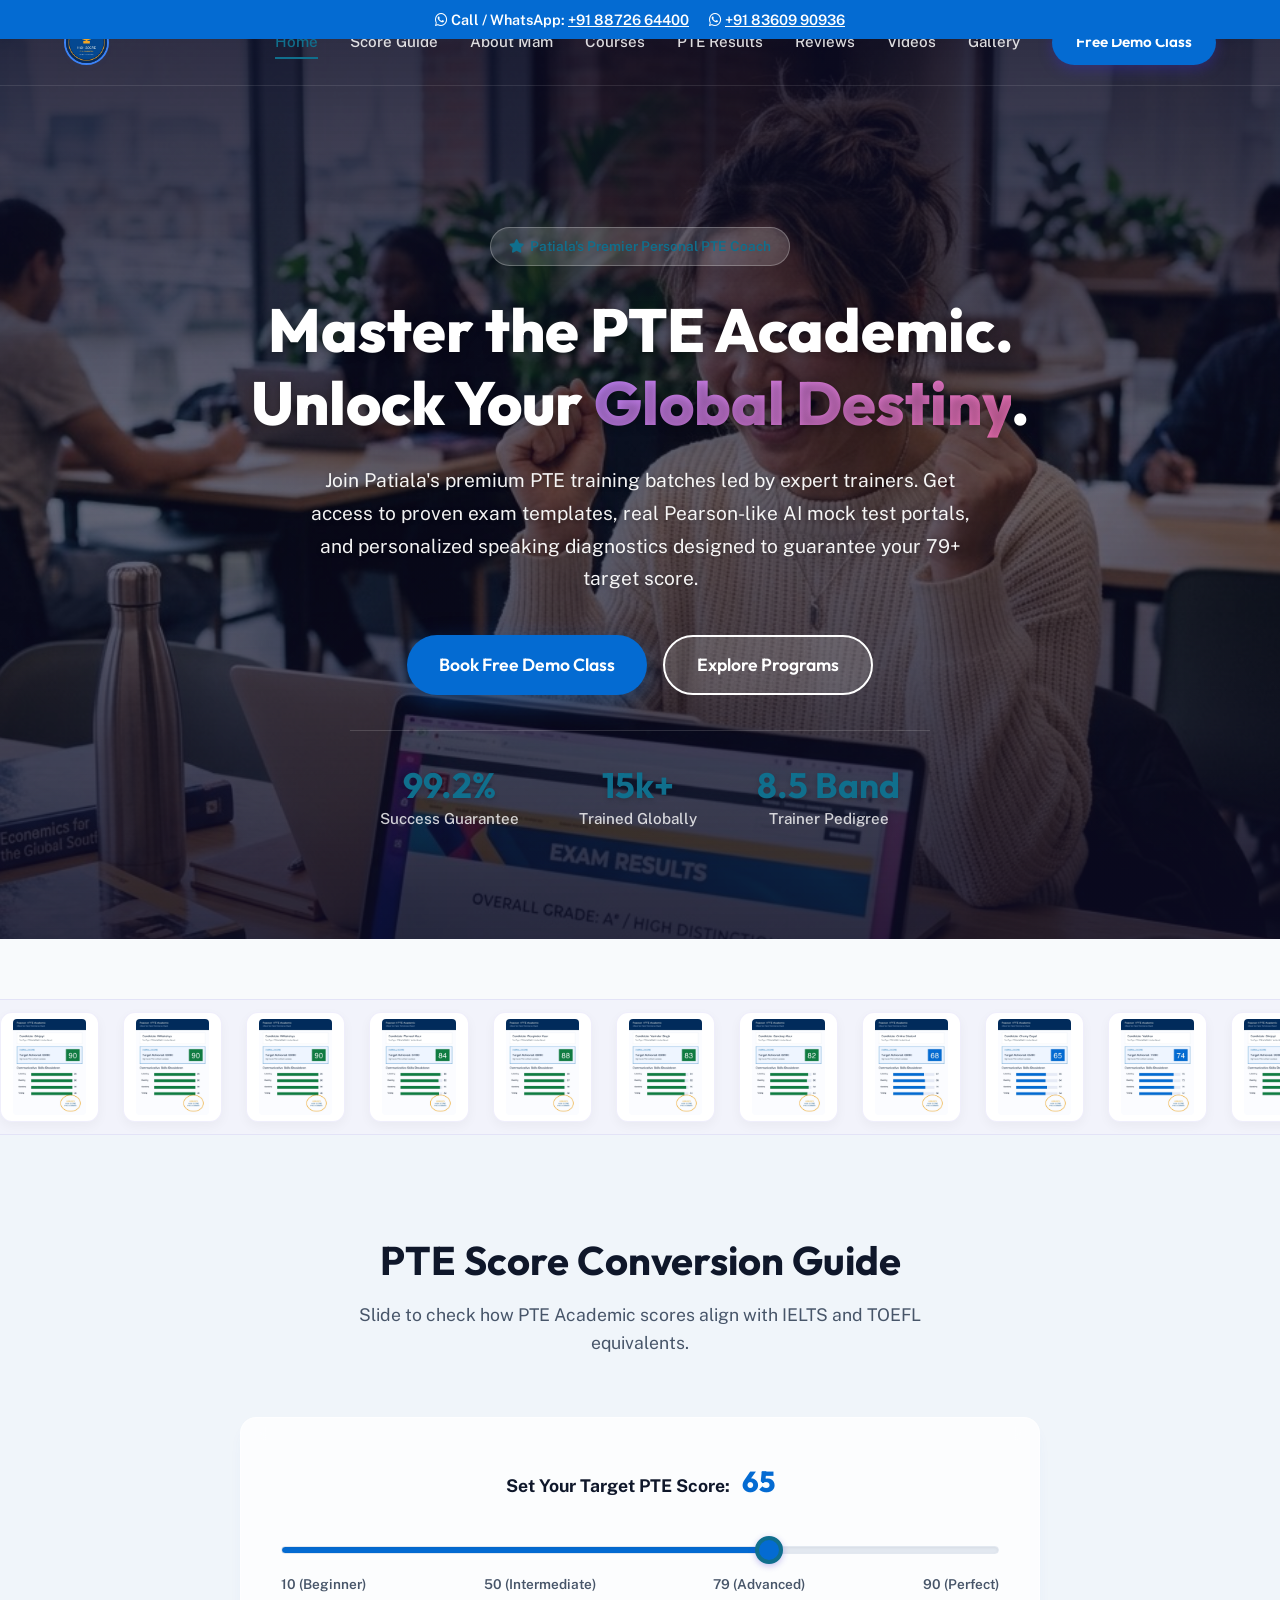
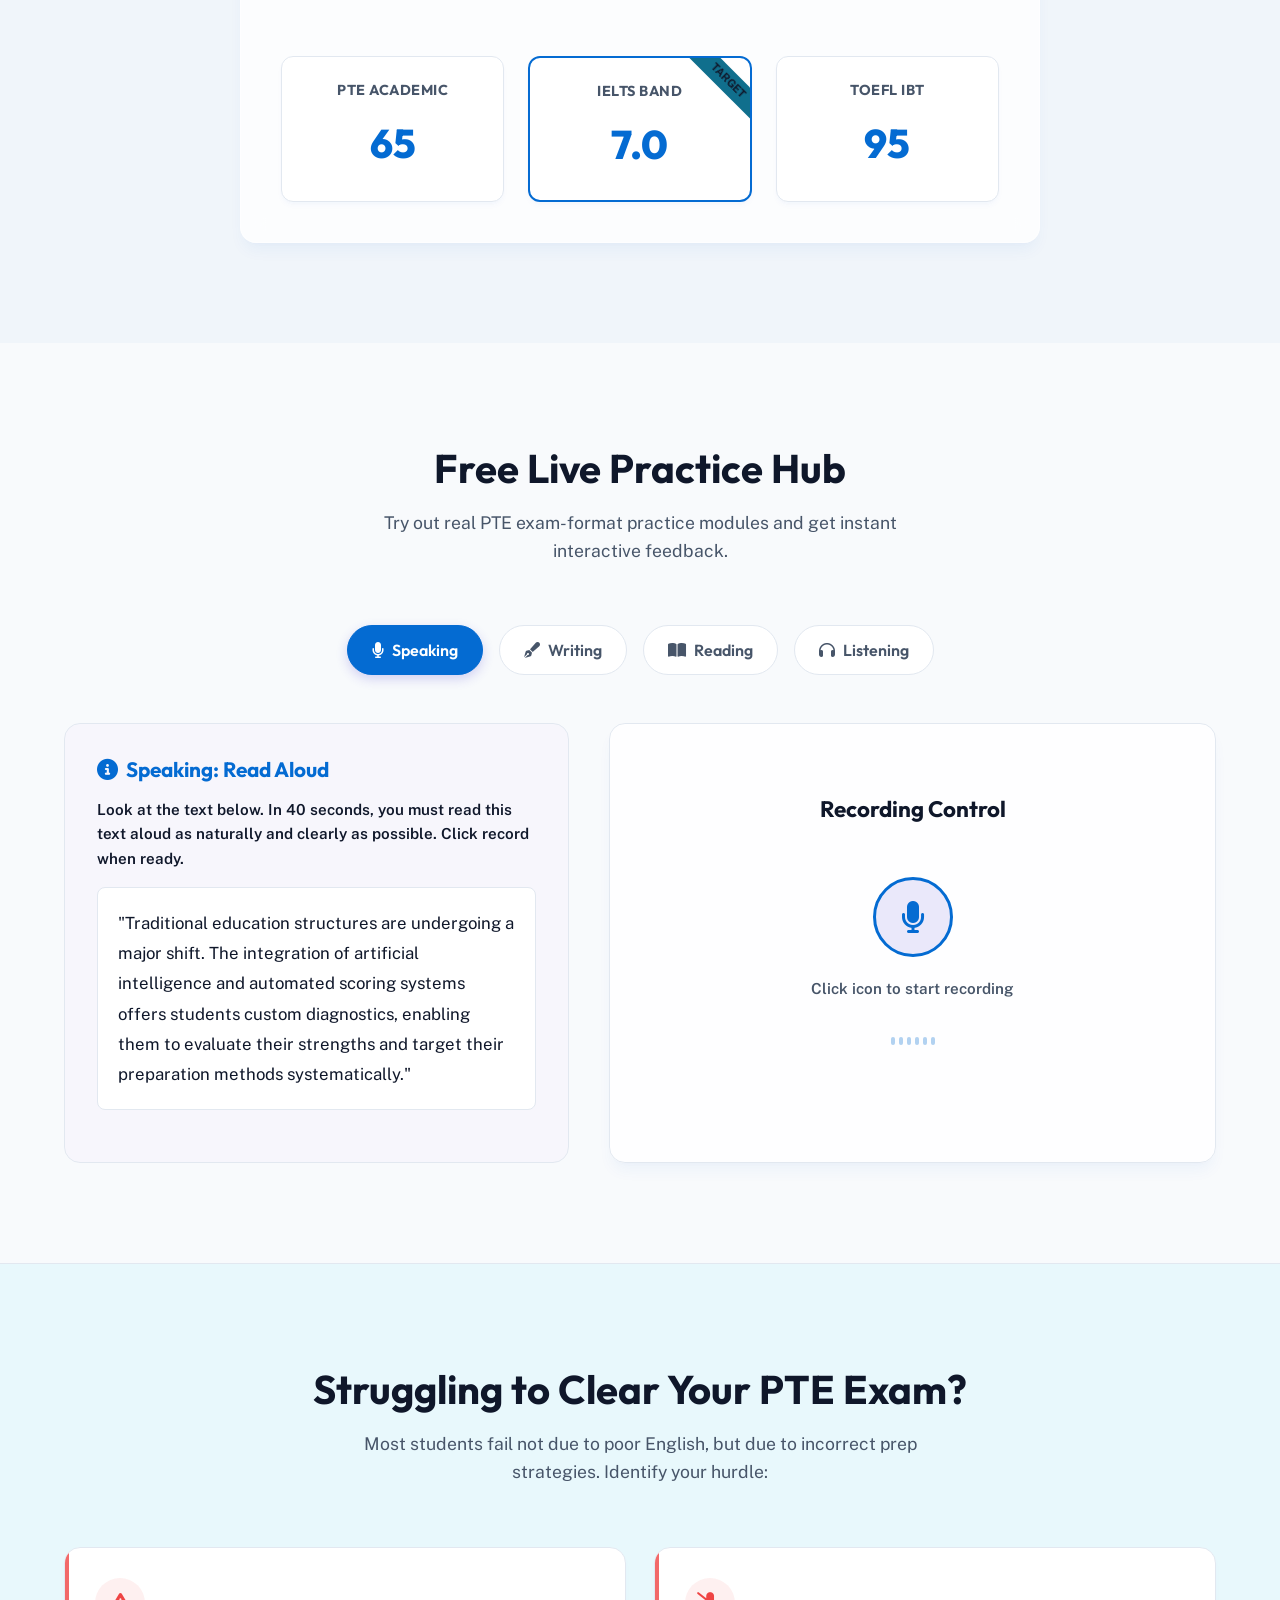
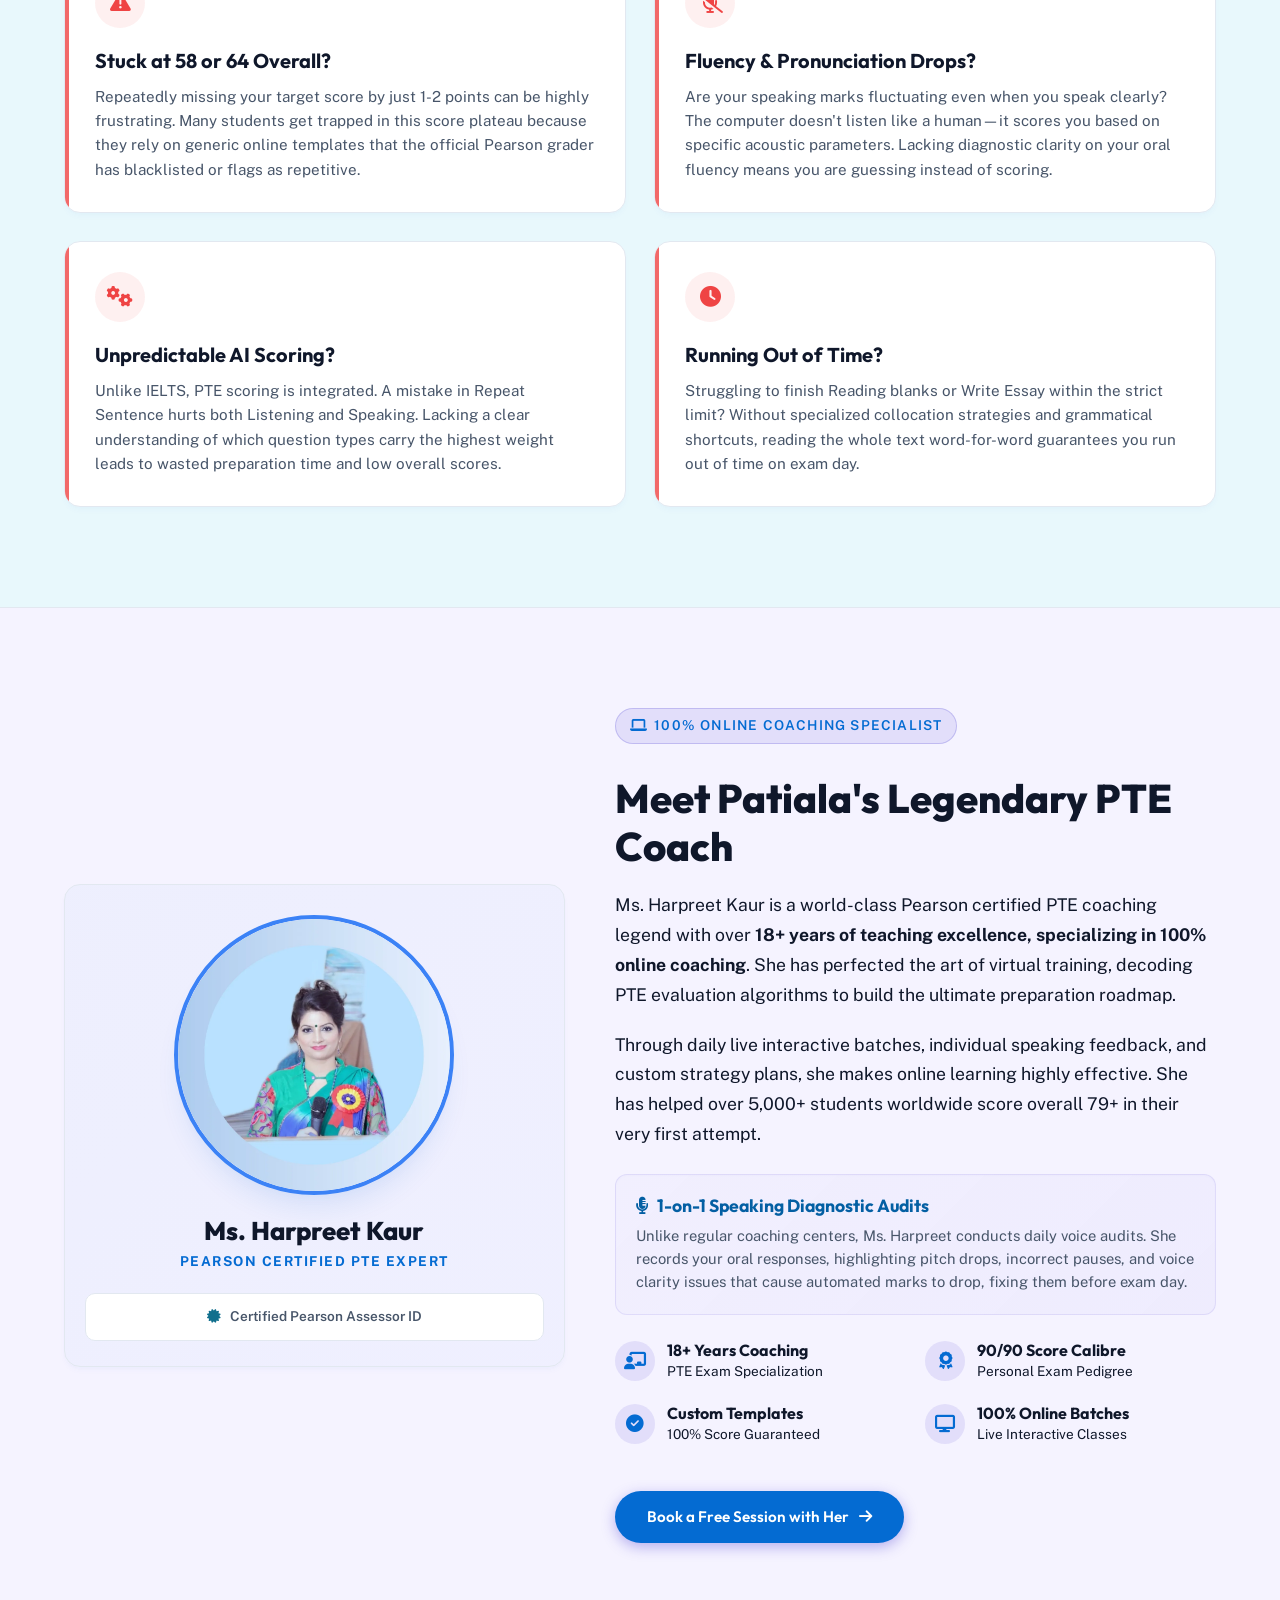
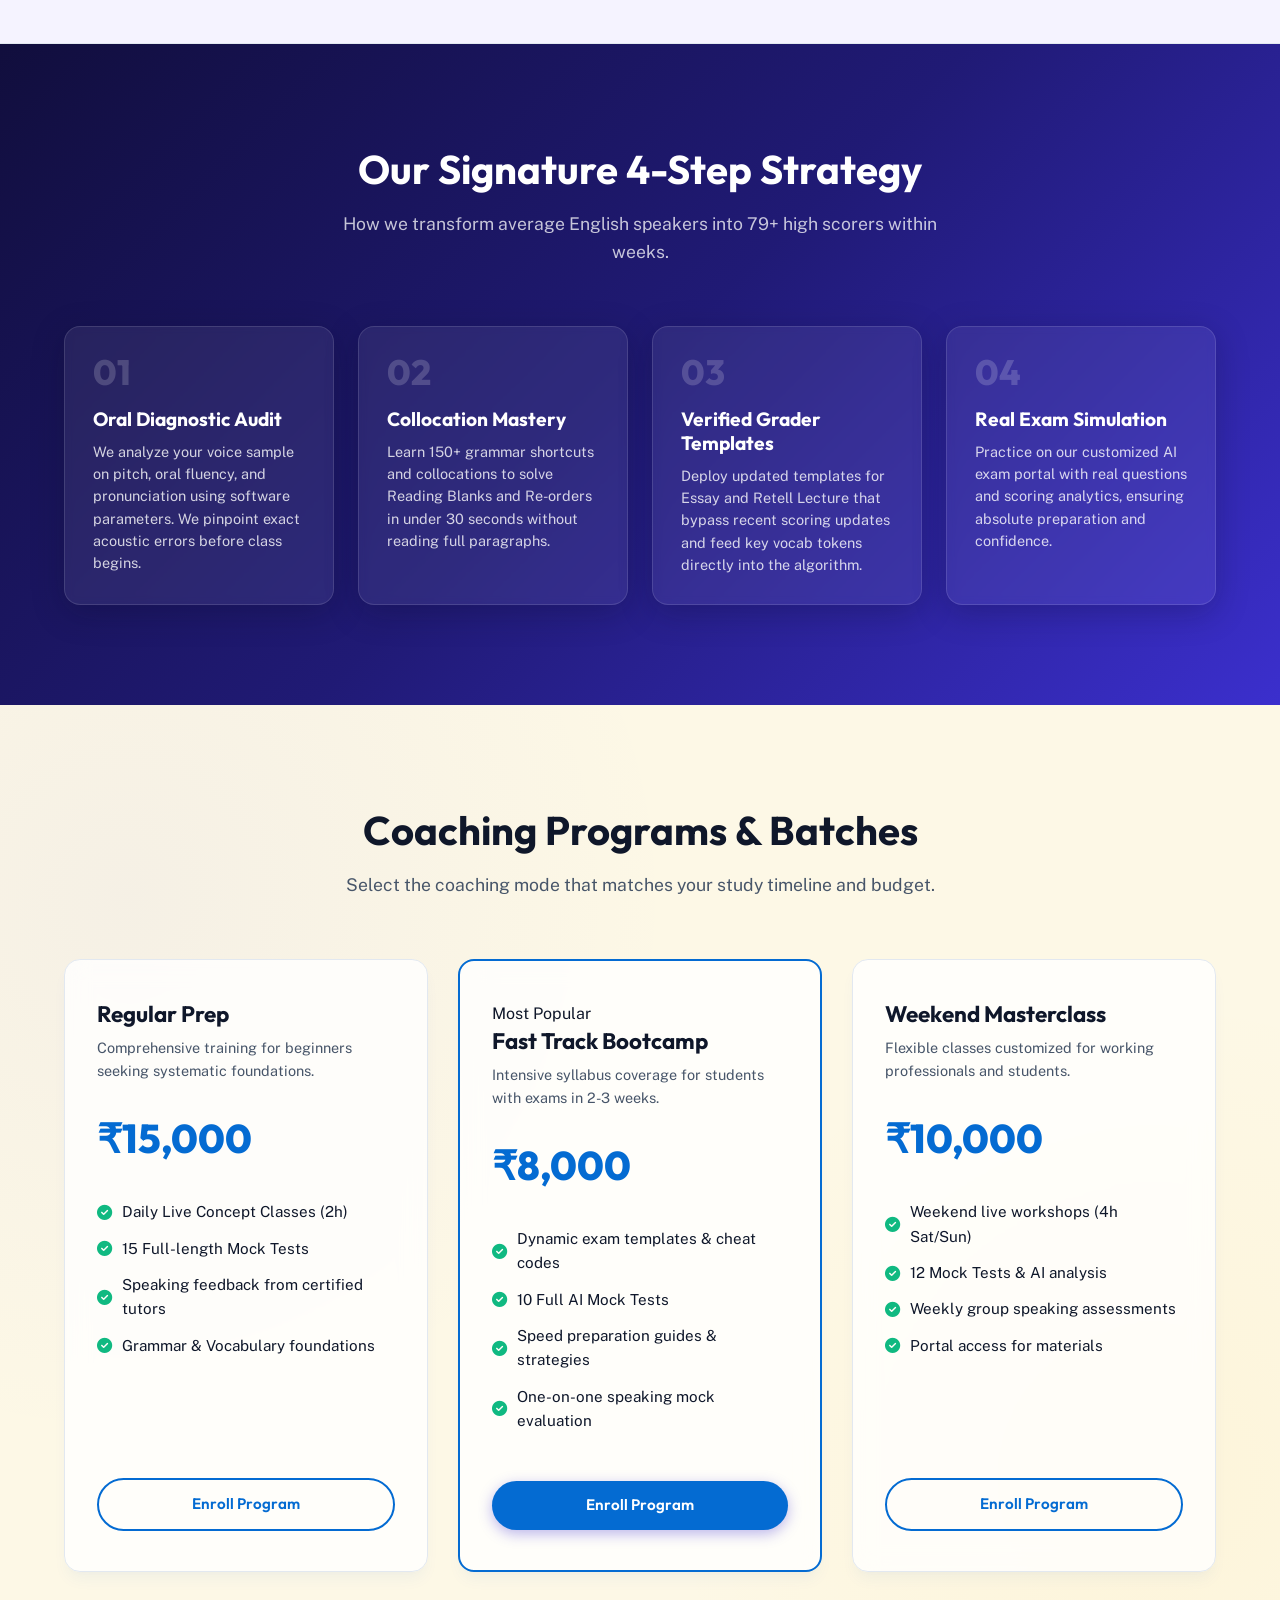
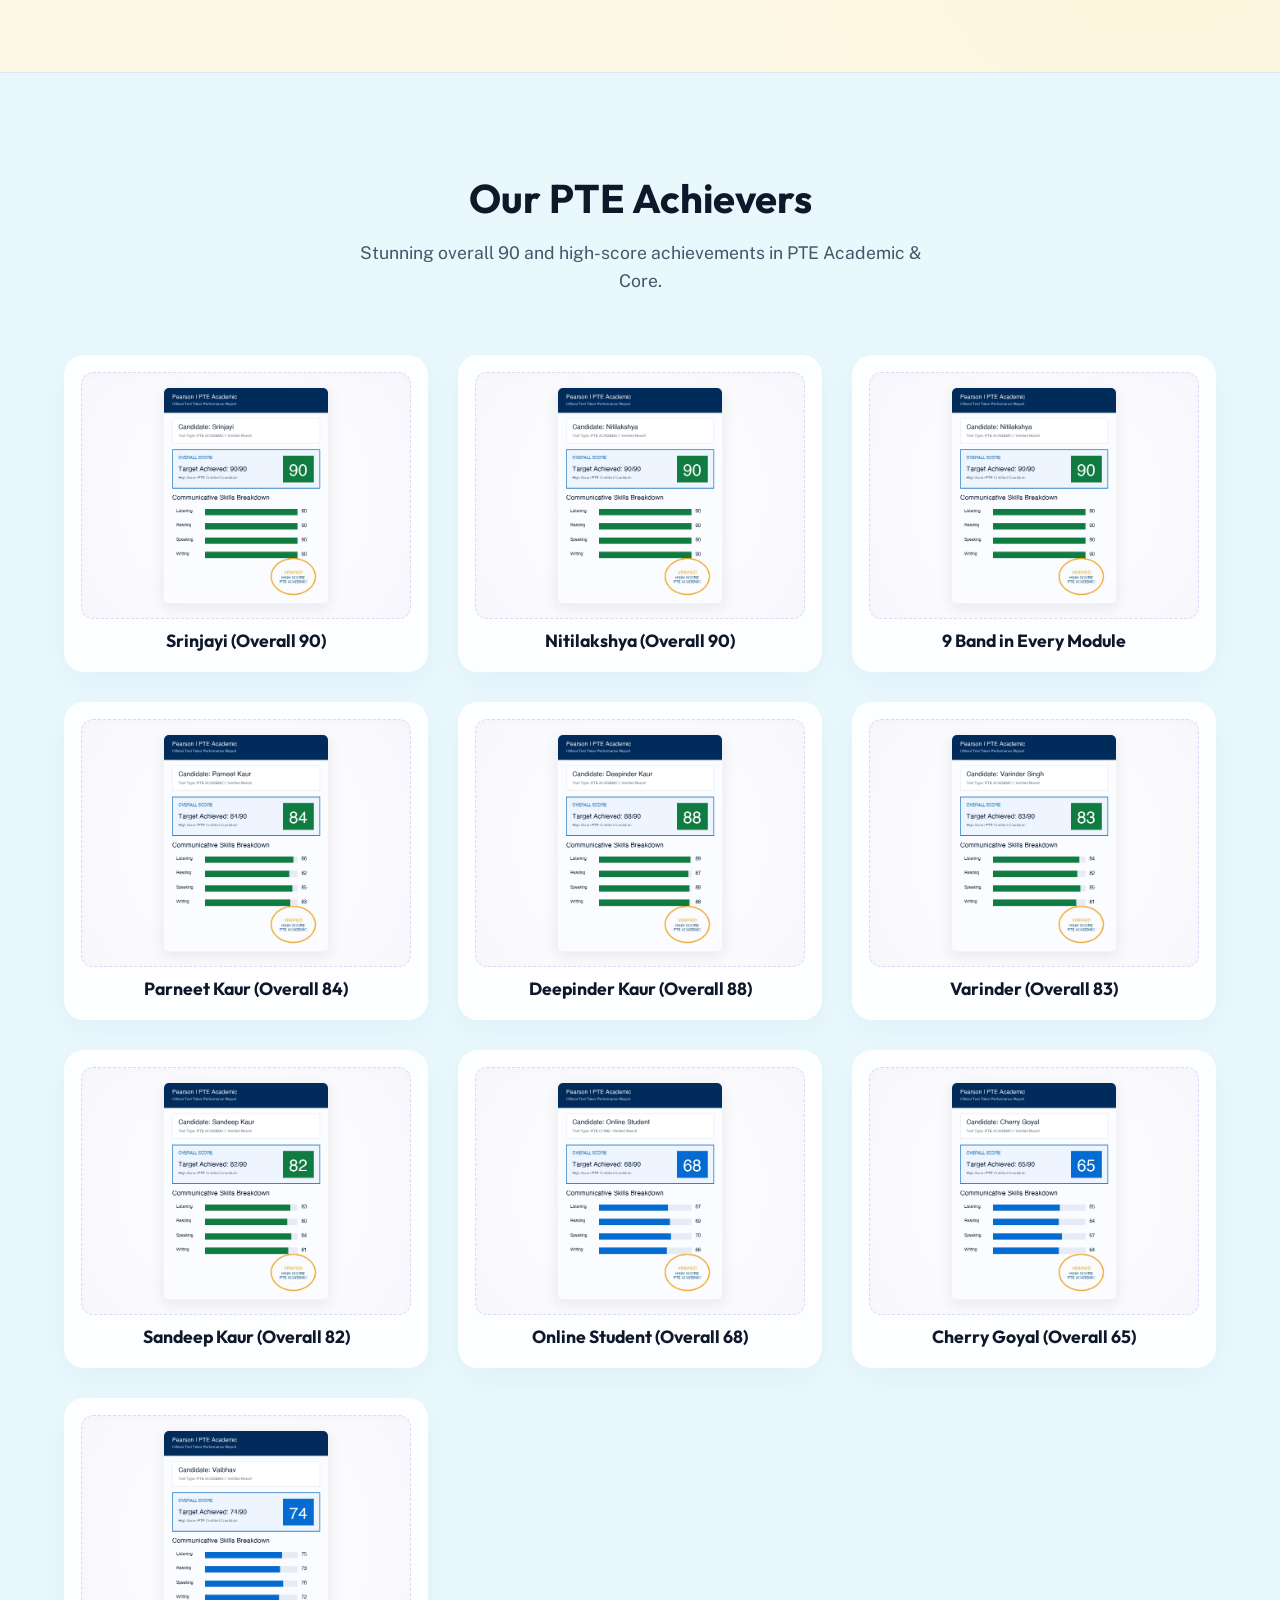
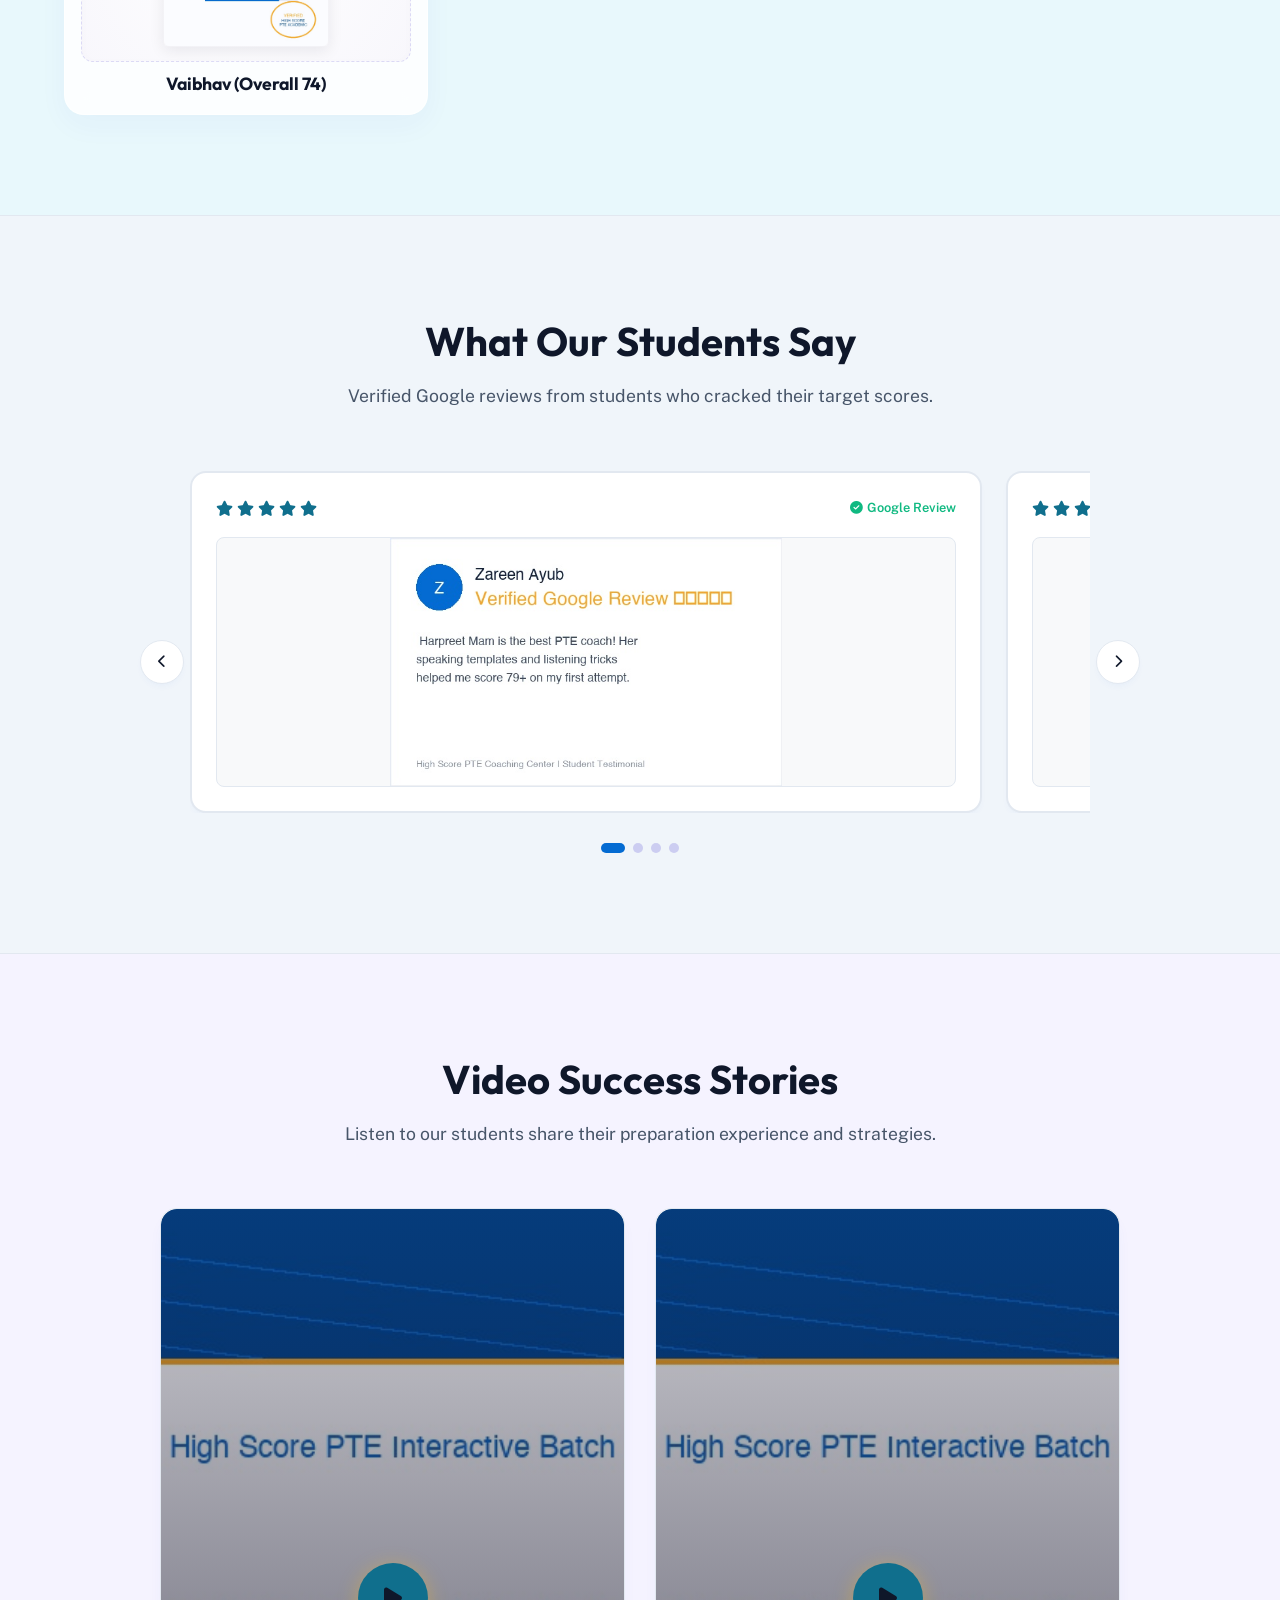
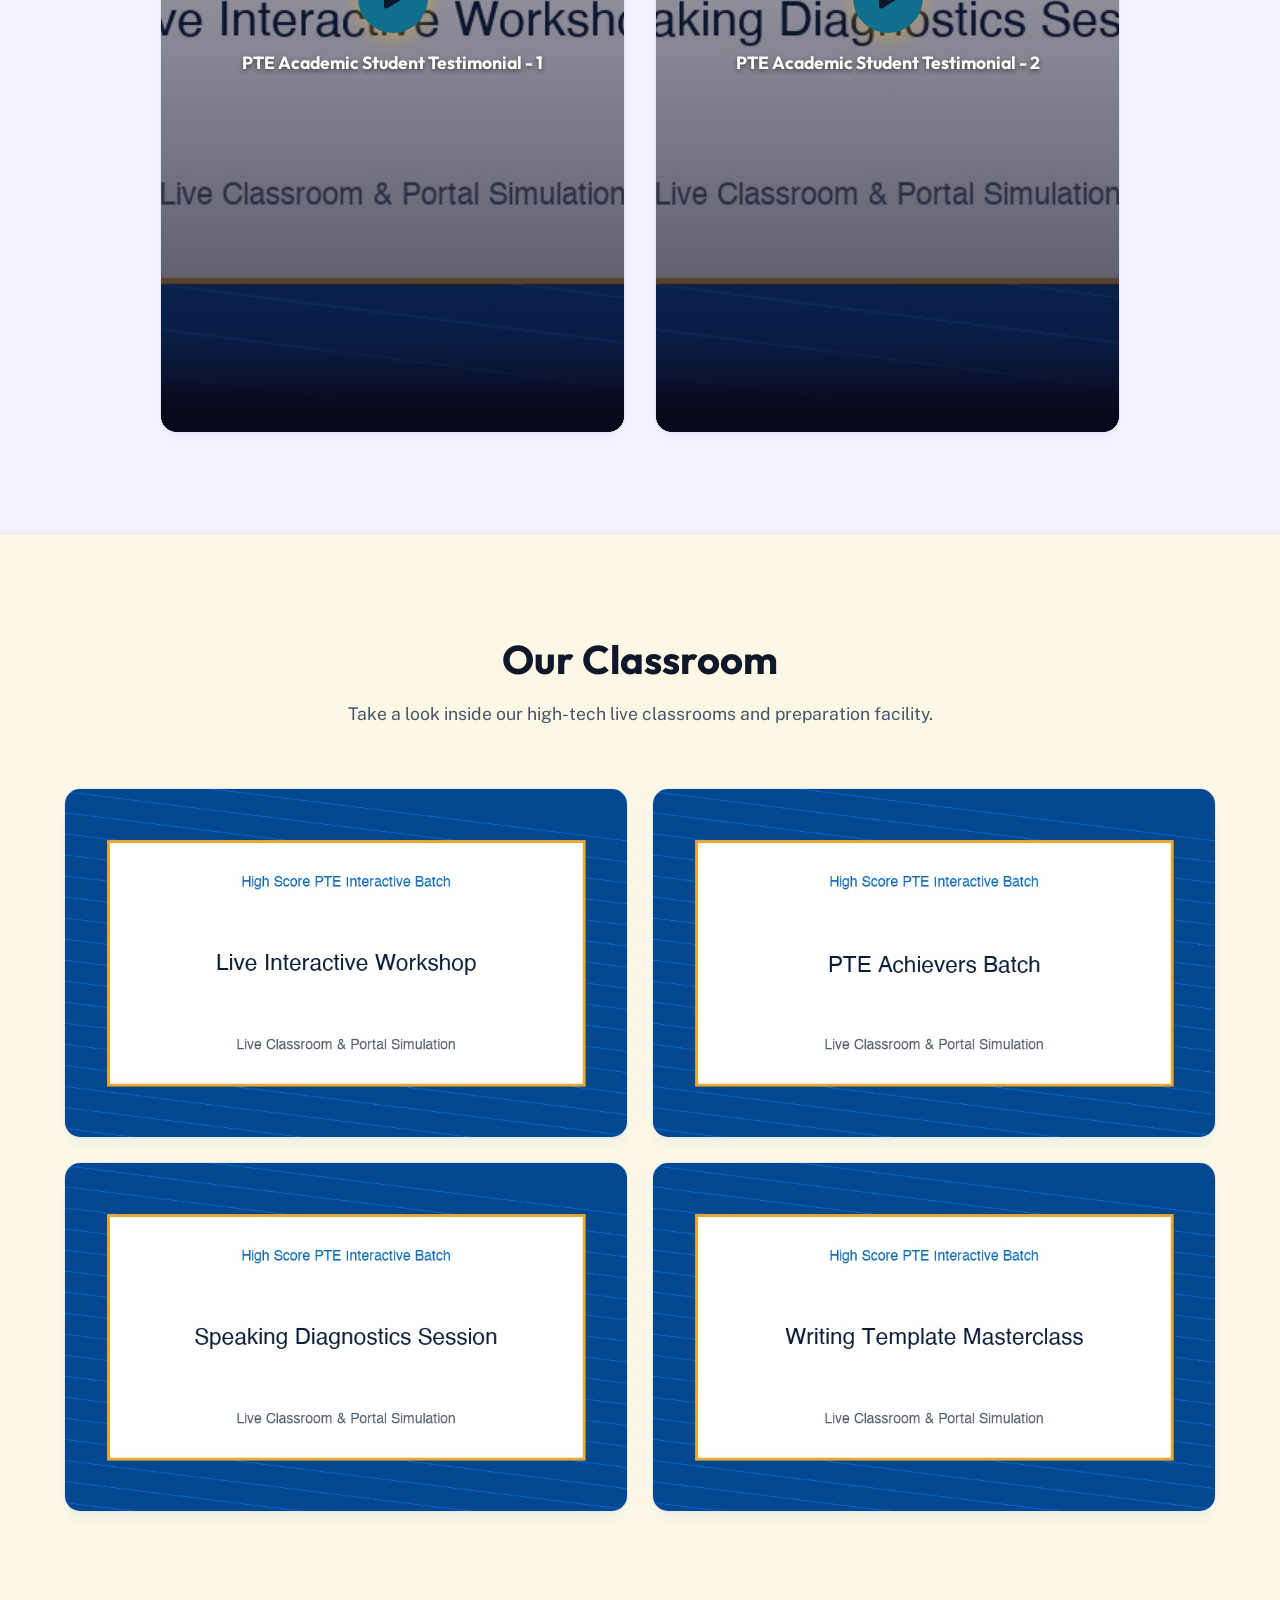
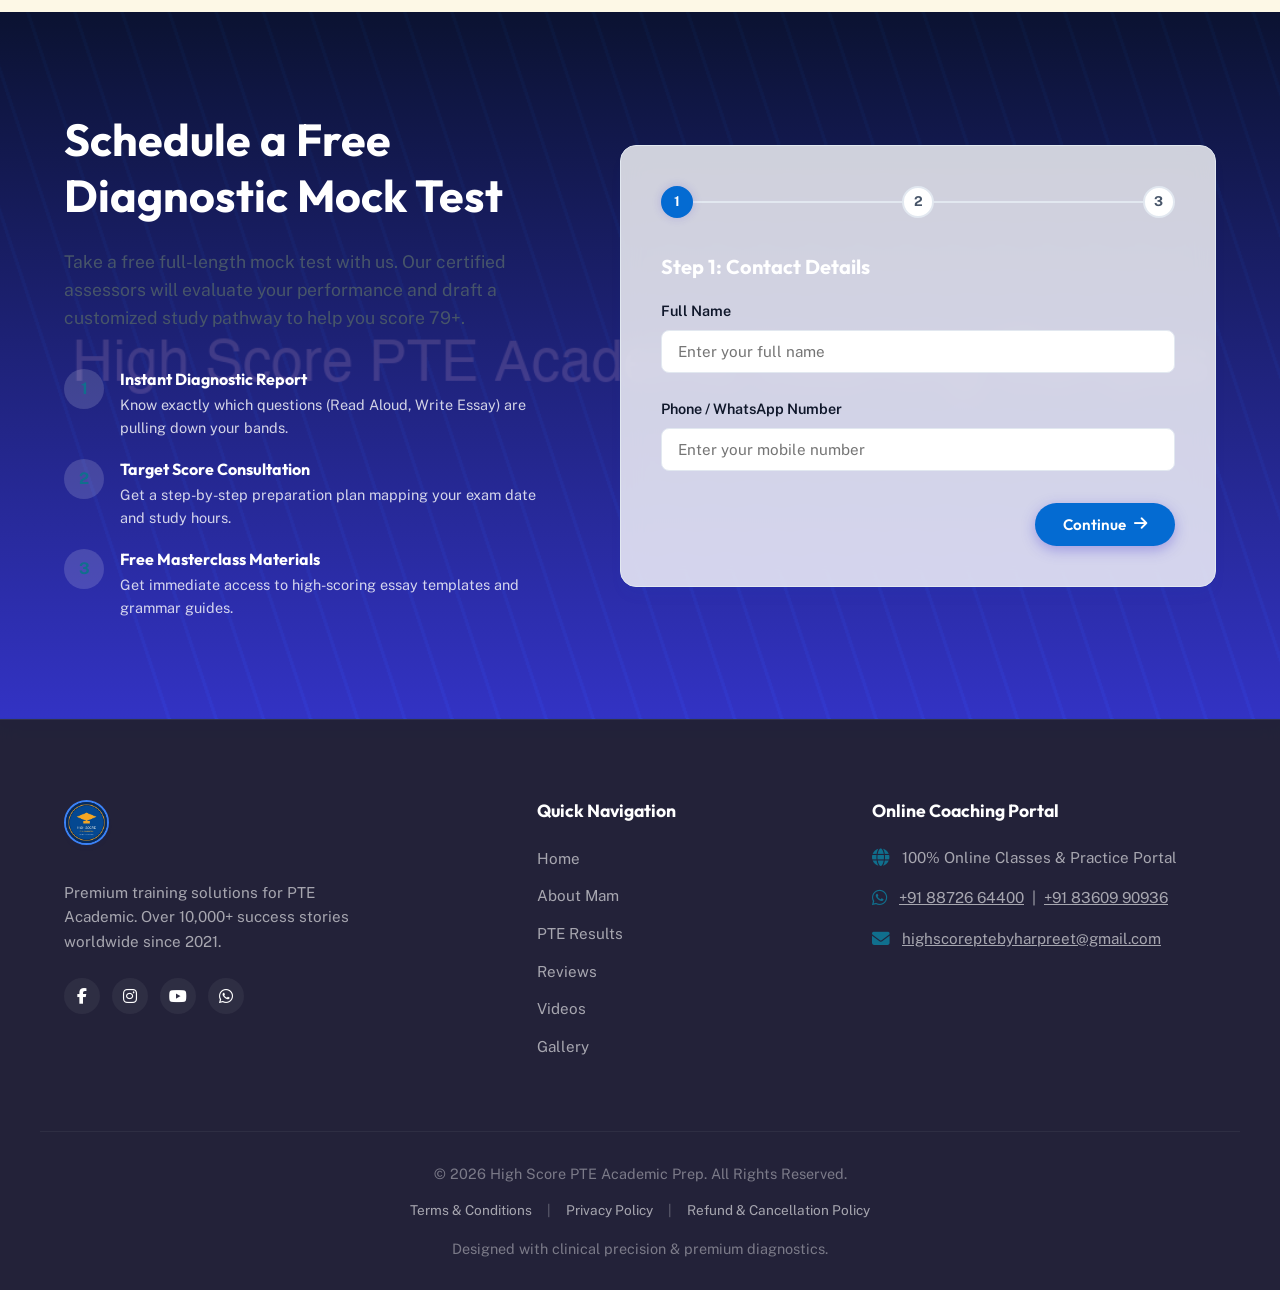
==== index.html @ a784c87d "fix: Rename public to assets folder to fix Vercel 404 deployment issue" ====
<!DOCTYPE html>
<html lang="en">
<head>
  <meta charset="UTF-8">
  <meta name="viewport" content="width=device-width, initial-scale=1.0">
  <meta name="description" content="High Score PTE Academic - Premium PTE coaching, online classes, mock tests, and practice platform. Get a target score of 79+ easily with our specialist tutors.">
  <meta name="keywords" content="PTE coaching, High Score PTE, PTE Academic training, Pearson Test of English, PTE practice test, study abroad English exam">
  <meta name="author" content="High Score PTE">
  <title>High Score PTE Academic | Expert Coaching & Practice Hub</title>

  <!-- Icons -->
  <link rel="stylesheet" href="https://cdnjs.cloudflare.com/ajax/libs/font-awesome/6.4.0/css/all.min.css">
  
  <!-- Stylesheet -->
  <link rel="stylesheet" href="style.css?v=5">
</head>
<body>

  <!-- Top Contact Bar -->
  <div class="top-contact-bar" style="background: var(--primary); color: white; text-align: center; padding: 8px 10px; font-size: 0.9rem; font-weight: 600; display: flex; justify-content: center; gap: 20px; align-items: center; z-index: 1001; position: relative; flex-wrap: wrap;">
    <span><i class="fa-brands fa-whatsapp"></i> Call / WhatsApp: <a href="https://wa.me/918872664400" target="_blank" style="color: white; text-decoration: underline;">+91 88726 64400</a></span>
    <span><i class="fa-brands fa-whatsapp"></i> <a href="https://wa.me/918360990936" target="_blank" style="color: white; text-decoration: underline;">+91 83609 90936</a></span>
  </div>

  <!-- Header Navigation -->
  <header id="header">
    <div class="container">
      <a href="#home" class="logo">
        <img src="logo.jpg" alt="High Score PTE" style="height: 45px; width: 45px; max-height: 45px; max-width: 45px; flex-shrink: 0; object-fit: cover; display: block; border-radius: 50%; border: 2px solid var(--primary-light); box-shadow: var(--shadow-sm);">
      </a>
      <nav class="nav-links">
        <a href="#home" class="nav-link active">Home</a>
        <a href="#converter" class="nav-link">Score Guide</a>
        <a href="#about" class="nav-link">About Mam</a>
        <a href="#courses" class="nav-link">Courses</a>
        <a href="#pte-results" class="nav-link">PTE Results</a>
        <a href="#reviews" class="nav-link">Reviews</a>
        <a href="#videos" class="nav-link">Videos</a>
        <a href="#gallery" class="nav-link">Gallery</a>
        <a href="#booking" class="btn btn-primary" style="padding: 10px 24px;">Free Demo Class</a>
      </nav>
      <div class="menu-btn" id="mobile-menu-toggle">
        <i class="fa-solid fa-bars"></i>
      </div>
    </div>
  </header>

  <!-- Hero Section -->
  <!-- Hero Section -->
  <section class="hero" id="home">
    <!-- Full-screen Background Slider -->
    <div class="hero-bg-slider">
      <div class="slide active" style="background-image: url('student_success.jpg');"></div>
      <div class="slide" style="background-image: url('student_study.jpg');"></div>
      <div class="slide" style="background-image: url('student_classroom.jpg');"></div>
      <div class="slide" style="background-image: url('student_campus.jpg');"></div>
    </div>
    <div class="hero-bg-overlay"></div>
    
    <div class="container hero-container-centered">
      <div class="hero-content-centered">
        <span class="hero-badge"><i class="fa-solid fa-star"></i> Patiala's Premier Personal PTE Coach</span>
        <h1 class="hero-title">Master the PTE Academic.<br>Unlock Your <span style="background: linear-gradient(135deg, #c084fc, #f472b6); -webkit-background-clip: text; -webkit-text-fill-color: transparent; font-weight: 800;">Global Destiny</span>.</h1>
        <p class="hero-desc">
          Join Patiala's premium PTE training batches led by expert trainers. Get access to proven exam templates, real Pearson-like AI mock test portals, and personalized speaking diagnostics designed to guarantee your 79+ target score.
        </p>
        
        <div class="hero-actions" style="margin-top: 10px; margin-bottom: 35px; display: flex; gap: 16px; justify-content: center; flex-wrap: wrap;">
          <a href="#booking" class="btn btn-primary" style="padding: 14px 32px; font-size: 1.1rem; border-radius: 50px; font-weight: 600; box-shadow: 0 8px 24px rgba(4, 107, 210, 0.35);">Book Free Demo Class</a>
          <a href="#courses" class="btn btn-outline" style="padding: 14px 32px; font-size: 1.1rem; border-radius: 50px; font-weight: 600; background: rgba(255, 255, 255, 0.15); border: 2px solid white; color: white;">Explore Programs</a>
        </div>

        <div class="hero-stats centered">
          <div class="stat-box">
            <h3>99.2%</h3>
            <p>Success Guarantee</p>
          </div>
          <div class="stat-box">
            <h3>15k+</h3>
            <p>Trained Globally</p>
          </div>
          <div class="stat-box">
            <h3>8.5 Band</h3>
            <p>Trainer Pedigree</p>
          </div>
        </div>
      </div>
    </div>
  </section>

  <!-- Infinite Scrolling Testimonials Marquee (Transition tape below full-screen hero) -->
  <div class="hero-marquee" style="padding: 12px 0;">
    <div class="marquee-track">
      <!-- PTE Image Card 1 -->
      <div class="marquee-card" style="padding: 6px 12px; border-radius: 12px; height: 110px; display: flex; align-items: center; justify-content: center;">
        <img src="assets/testimonials/pte_01_srinjayi_90.jpeg" alt="Srinjayi PTE Overall 90" style="height: 100%; width: auto; object-fit: contain; border-radius: 4px;">
      </div>
      <!-- PTE Image Card 2 -->
      <div class="marquee-card" style="padding: 6px 12px; border-radius: 12px; height: 110px; display: flex; align-items: center; justify-content: center;">
        <img src="assets/testimonials/pte_02_nitilakshya_90.jpeg" alt="Nitilakshya PTE Overall 90" style="height: 100%; width: auto; object-fit: contain; border-radius: 4px;">
      </div>
      <!-- PTE Image Card 3 -->
      <div class="marquee-card" style="padding: 6px 12px; border-radius: 12px; height: 110px; display: flex; align-items: center; justify-content: center;">
        <img src="assets/testimonials/pte_03_nitilakshya_photo_90.jpeg" alt="Nitilakshya 9 Band in Every Module" style="height: 100%; width: auto; object-fit: contain; border-radius: 4px;">
      </div>
      <!-- PTE Image Card 4 -->
      <div class="marquee-card" style="padding: 6px 12px; border-radius: 12px; height: 110px; display: flex; align-items: center; justify-content: center;">
        <img src="assets/testimonials/pte_04_parneet_kaur_84.jpeg" alt="Parneet Kaur PTE Overall 84" style="height: 100%; width: auto; object-fit: contain; border-radius: 4px;">
      </div>
      <!-- PTE Image Card 5 -->
      <div class="marquee-card" style="padding: 6px 12px; border-radius: 12px; height: 110px; display: flex; align-items: center; justify-content: center;">
        <img src="assets/testimonials/06_score_pte_deepinder.jpeg" alt="Deepinder Kaur PTE Overall 88" style="height: 100%; width: auto; object-fit: contain; border-radius: 4px;">
      </div>
      <!-- PTE Image Card 6 -->
      <div class="marquee-card" style="padding: 6px 12px; border-radius: 12px; height: 110px; display: flex; align-items: center; justify-content: center;">
        <img src="assets/testimonials/pte_05_varinder_83.jpeg" alt="Varinder PTE Overall 83" style="height: 100%; width: auto; object-fit: contain; border-radius: 4px;">
      </div>
      <!-- PTE Image Card 7 -->
      <div class="marquee-card" style="padding: 6px 12px; border-radius: 12px; height: 110px; display: flex; align-items: center; justify-content: center;">
        <img src="assets/testimonials/pte_06_sandeep_82.jpeg" alt="Sandeep Kaur PTE Overall 82" style="height: 100%; width: auto; object-fit: contain; border-radius: 4px;">
      </div>
      <!-- PTE Image Card 8 -->
      <div class="marquee-card" style="padding: 6px 12px; border-radius: 12px; height: 110px; display: flex; align-items: center; justify-content: center;">
        <img src="assets/testimonials/pte_07_online_student_68.jpeg" alt="Online Student PTE Core Overall 68" style="height: 100%; width: auto; object-fit: contain; border-radius: 4px;">
      </div>
      <!-- PTE Image Card 9 -->
      <div class="marquee-card" style="padding: 6px 12px; border-radius: 12px; height: 110px; display: flex; align-items: center; justify-content: center;">
        <img src="assets/testimonials/pte_08_cherry_65.jpeg" alt="Cherry Goyal PTE Overall 65" style="height: 100%; width: auto; object-fit: contain; border-radius: 4px;">
      </div>
      <!-- PTE Image Card 10 -->
      <div class="marquee-card" style="padding: 6px 12px; border-radius: 12px; height: 110px; display: flex; align-items: center; justify-content: center;">
        <img src="assets/testimonials/pte_09_vaibhav_74.jpeg" alt="Vaibhav PTE Overall 74" style="height: 100%; width: auto; object-fit: contain; border-radius: 4px;">
      </div>

      <!-- Duplicates for seamless looping -->
      <!-- PTE Image Card 1 -->
      <div class="marquee-card" style="padding: 6px 12px; border-radius: 12px; height: 110px; display: flex; align-items: center; justify-content: center;">
        <img src="assets/testimonials/pte_01_srinjayi_90.jpeg" alt="Srinjayi PTE Overall 90" style="height: 100%; width: auto; object-fit: contain; border-radius: 4px;">
      </div>
      <!-- PTE Image Card 2 -->
      <div class="marquee-card" style="padding: 6px 12px; border-radius: 12px; height: 110px; display: flex; align-items: center; justify-content: center;">
        <img src="assets/testimonials/pte_02_nitilakshya_90.jpeg" alt="Nitilakshya PTE Overall 90" style="height: 100%; width: auto; object-fit: contain; border-radius: 4px;">
      </div>
      <!-- PTE Image Card 3 -->
      <div class="marquee-card" style="padding: 6px 12px; border-radius: 12px; height: 110px; display: flex; align-items: center; justify-content: center;">
        <img src="assets/testimonials/pte_03_nitilakshya_photo_90.jpeg" alt="Nitilakshya 9 Band in Every Module" style="height: 100%; width: auto; object-fit: contain; border-radius: 4px;">
      </div>
      <!-- PTE Image Card 4 -->
      <div class="marquee-card" style="padding: 6px 12px; border-radius: 12px; height: 110px; display: flex; align-items: center; justify-content: center;">
        <img src="assets/testimonials/pte_04_parneet_kaur_84.jpeg" alt="Parneet Kaur PTE Overall 84" style="height: 100%; width: auto; object-fit: contain; border-radius: 4px;">
      </div>
      <!-- PTE Image Card 5 -->
      <div class="marquee-card" style="padding: 6px 12px; border-radius: 12px; height: 110px; display: flex; align-items: center; justify-content: center;">
        <img src="assets/testimonials/06_score_pte_deepinder.jpeg" alt="Deepinder Kaur PTE Overall 88" style="height: 100%; width: auto; object-fit: contain; border-radius: 4px;">
      </div>
      <!-- PTE Image Card 6 -->
      <div class="marquee-card" style="padding: 6px 12px; border-radius: 12px; height: 110px; display: flex; align-items: center; justify-content: center;">
        <img src="assets/testimonials/pte_05_varinder_83.jpeg" alt="Varinder PTE Overall 83" style="height: 100%; width: auto; object-fit: contain; border-radius: 4px;">
      </div>
      <!-- PTE Image Card 7 -->
      <div class="marquee-card" style="padding: 6px 12px; border-radius: 12px; height: 110px; display: flex; align-items: center; justify-content: center;">
        <img src="assets/testimonials/pte_06_sandeep_82.jpeg" alt="Sandeep Kaur PTE Overall 82" style="height: 100%; width: auto; object-fit: contain; border-radius: 4px;">
      </div>
      <!-- PTE Image Card 8 -->
      <div class="marquee-card" style="padding: 6px 12px; border-radius: 12px; height: 110px; display: flex; align-items: center; justify-content: center;">
        <img src="assets/testimonials/pte_07_online_student_68.jpeg" alt="Online Student PTE Core Overall 68" style="height: 100%; width: auto; object-fit: contain; border-radius: 4px;">
      </div>
      <!-- PTE Image Card 9 -->
      <div class="marquee-card" style="padding: 6px 12px; border-radius: 12px; height: 110px; display: flex; align-items: center; justify-content: center;">
        <img src="assets/testimonials/pte_08_cherry_65.jpeg" alt="Cherry Goyal PTE Overall 65" style="height: 100%; width: auto; object-fit: contain; border-radius: 4px;">
      </div>
      <!-- PTE Image Card 10 -->
      <div class="marquee-card" style="padding: 6px 12px; border-radius: 12px; height: 110px; display: flex; align-items: center; justify-content: center;">
        <img src="assets/testimonials/pte_09_vaibhav_74.jpeg" alt="Vaibhav PTE Overall 74" style="height: 100%; width: auto; object-fit: contain; border-radius: 4px;">
      </div>
    </div>
  </div>

  <!-- Interactive Score Converter Section -->
  <section class="score-section reveal" id="converter">
    <div class="container">
      <h2 class="section-title">PTE Score Conversion Guide</h2>
      <p class="section-subtitle">Slide to check how PTE Academic scores align with IELTS and TOEFL equivalents.</p>
      
      <div class="converter-box glass-panel">
        <div class="converter-controls">
          <label style="font-weight: 700; font-size: 1.1rem; color: var(--text-main); margin-bottom: 12px; display: block; text-align: center;">
            Set Your Target PTE Score: <span id="pte-slider-val" style="color: var(--primary); font-size: 1.8rem; font-family: var(--font-display); font-weight: 800; margin-left: 8px;">65</span>
          </label>
          <div class="slider-wrapper">
            <input type="range" min="10" max="90" value="65" class="score-slider" id="pte-range-slider">
            <div class="slider-markers">
              <span>10 (Beginner)</span>
              <span>50 (Intermediate)</span>
              <span>79 (Advanced)</span>
              <span>90 (Perfect)</span>
            </div>
          </div>
        </div>

        <div class="converter-display">
          <div class="convert-card">
            <h4>PTE Academic</h4>
            <div class="convert-val" id="pte-score-box">65</div>
          </div>
          <div class="convert-card featured">
            <h4>IELTS Band</h4>
            <div class="convert-val" id="ielts-score-box">7.0</div>
          </div>
          <div class="convert-card">
            <h4>TOEFL iBT</h4>
            <div class="convert-val" id="toefl-score-box">92</div>
          </div>
        </div>
      </div>
    </div>
  </section>

  <!-- PTE Practice Hub / Mock Test Simulator -->
  <section class="practice-section reveal" id="practice">
    <div class="container">
      <h2 class="section-title">Free Live Practice Hub</h2>
      <p class="section-subtitle">Try out real PTE exam-format practice modules and get instant interactive feedback.</p>

      <!-- Practice Navigation Tabs -->
      <div class="practice-tabs">
        <button class="tab-btn active" data-tab="speaking"><i class="fa-solid fa-microphone"></i> Speaking</button>
        <button class="tab-btn" data-tab="writing"><i class="fa-solid fa-pen-fancy"></i> Writing</button>
        <button class="tab-btn" data-tab="reading"><i class="fa-solid fa-book-open"></i> Reading</button>
        <button class="tab-btn" data-tab="listening"><i class="fa-solid fa-headphones"></i> Listening</button>
      </div>

      <!-- Practice Panels -->
      <div class="practice-content">
        
        <!-- Speaking Panel -->
        <div class="practice-panel active" id="panel-speaking">
          <div class="panel-prompt">
            <h3><i class="fa-solid fa-circle-info"></i> Speaking: Read Aloud</h3>
            <p class="prompt-instruction">Look at the text below. In 40 seconds, you must read this text aloud as naturally and clearly as possible. Click record when ready.</p>
            <div class="prompt-body" id="speaking-text-to-read">
              "Traditional education structures are undergoing a major shift. The integration of artificial intelligence and automated scoring systems offers students custom diagnostics, enabling them to evaluate their strengths and target their preparation methods systematically."
            </div>
          </div>
          <div class="simulator-box glass-panel">
            <h3>Recording Control</h3>
            <div class="recorder-ui">
              <button class="recorder-btn" id="record-speaking-btn">
                <i class="fa-solid fa-microphone"></i>
              </button>
              <div class="recorder-status" id="speaking-status-text">Click icon to start recording</div>
              <div class="voice-wave" id="speaking-wave">
                <div class="wave-bar"></div>
                <div class="wave-bar"></div>
                <div class="wave-bar"></div>
                <div class="wave-bar"></div>
                <div class="wave-bar"></div>
                <div class="wave-bar"></div>
              </div>
            </div>
            <div class="feedback-box" id="speaking-feedback">
              <div class="feedback-header">
                <span class="feedback-title"><i class="fa-solid fa-check-double"></i> Feedback</span>
                <span class="feedback-score-value"><span id="speaking-score">--</span>/90</span>
              </div>
              <ul class="feedback-list">
                <li id="speaking-feedback-pron">Pronunciation: Stable, clear word segments.</li>
                <li id="speaking-feedback-flu">Fluency: High rhythm with negligible pauses.</li>
              </ul>
            </div>
          </div>
        </div>

        <!-- Writing Panel -->
        <div class="practice-panel" id="panel-writing">
          <div class="panel-prompt">
            <h3><i class="fa-solid fa-circle-info"></i> Writing: Write Essay</h3>
            <p class="prompt-instruction">You will have 20 minutes to plan, write, and revise an essay about the topic below. Your response will be judged on grammar, spelling, and structure.</p>
            <div class="prompt-body">
              "Some people think that university education should be free for everyone. Others disagree, stating that university education should only be funded for outstanding academic performance. Discuss both sides and give your opinion."
            </div>
          </div>
          <div class="simulator-box glass-panel">
            <h3>Essay Editor</h3>
            <textarea class="essay-textarea" id="essay-input-box" placeholder="Start typing your essay here..."></textarea>
            <div class="essay-meta">
              <div class="timer-box"><i class="fa-regular fa-clock"></i> Time Left: <span id="essay-timer">20:00</span></div>
              <div class="word-count">Word Count: <span id="essay-word-val">0</span> / 300 (Min 200 recommended)</div>
            </div>
            <button class="btn btn-primary" id="submit-essay-btn" style="margin-top: 20px;"><i class="fa-solid fa-paper-plane"></i> Evaluate Essay</button>
            <div class="feedback-box" id="writing-feedback">
              <div class="feedback-header">
                <span class="feedback-title"><i class="fa-solid fa-check-double"></i> Feedback</span>
                <span class="feedback-score-value"><span id="writing-score">--</span>/90</span>
              </div>
              <ul class="feedback-list">
                <li id="writing-feedback-grammar">Grammar & Structure: Strong complex sentence patterns.</li>
                <li id="writing-feedback-vocab">Vocabulary Range: Academic words recognized.</li>
                <li id="writing-feedback-words">Word count matches the recommended threshold.</li>
              </ul>
            </div>
          </div>
        </div>

        <!-- Reading Panel -->
        <div class="practice-panel" id="panel-reading">
          <div class="panel-prompt">
            <h3><i class="fa-solid fa-circle-info"></i> Reading: Fill in the Blanks</h3>
            <p class="prompt-instruction">In the text below, some words are missing. Select the correct word from the dropdown selection for each blank space.</p>
            <div class="prompt-body" style="font-size: 1.1rem; line-height: 2;">
              The study of ecology deals with how living organisms interact with their 
              <select class="blank-dropdown" id="reading-blank-1">
                <option value="">--select--</option>
                <option value="environment">environment</option>
                <option value="friends">friends</option>
                <option value="histories">histories</option>
              </select> 
              and with each other. Understanding these relationships is 
              <select class="blank-dropdown" id="reading-blank-2">
                <option value="">--select--</option>
                <option value="trivial">trivial</option>
                <option value="essential">essential</option>
                <option value="optional">optional</option>
              </select> 
              for preserving biodiversity and maintaining ecological balance in fragile 
              <select class="blank-dropdown" id="reading-blank-3">
                <option value="">--select--</option>
                <option value="systems">systems</option>
                <option value="buildings">buildings</option>
                <option value="cities">cities</option>
              </select>.
            </div>
          </div>
          <div class="simulator-box glass-panel">
            <h3>Submit Quiz</h3>
            <p style="text-align: center; margin-bottom: 20px; color: var(--text-muted);">Ensure all dropdown selections are filled before submitting.</p>
            <button class="btn btn-primary" id="submit-reading-btn"><i class="fa-solid fa-check"></i> Submit Answers</button>
            <div class="feedback-box" id="reading-feedback">
              <div class="feedback-header">
                <span class="feedback-title"><i class="fa-solid fa-check-double"></i> Feedback</span>
                <span class="feedback-score-value"><span id="reading-score">--</span>/90</span>
              </div>
              <ul class="feedback-list">
                <li id="reading-feedback-text">Select correct options to see feedback summary.</li>
              </ul>
            </div>
          </div>
        </div>

        <!-- Listening Panel -->
        <div class="practice-panel" id="panel-listening">
          <div class="panel-prompt">
            <h3><i class="fa-solid fa-circle-info"></i> Listening: Repeat Sentence</h3>
            <p class="prompt-instruction">Play the audio recording below. Listen carefully to the sentence, then type the exact sentence in the box provided.</p>
            <div class="audio-player-wrapper">
              <button class="audio-control-btn" id="play-listening-audio-btn">
                <i class="fa-solid fa-play"></i>
              </button>
              <div class="audio-progress-bar">
                <div class="audio-progress-fill" id="listening-audio-progress"></div>
              </div>
              <span id="listening-audio-time">0:00</span>
            </div>
          </div>
          <div class="simulator-box glass-panel">
            <h3>Transcript Input</h3>
            <div class="form-group">
              <label for="listening-input-box">Type the sentence you heard:</label>
              <input type="text" class="form-control" id="listening-input-box" placeholder="e.g., The lecture will cover several topics in global economics...">
            </div>
            <button class="btn btn-primary" id="submit-listening-btn"><i class="fa-solid fa-bolt"></i> Verify Sentence</button>
            <div class="feedback-box" id="listening-feedback">
              <div class="feedback-header">
                <span class="feedback-title"><i class="fa-solid fa-check-double"></i> Feedback</span>
                <span class="feedback-score-value"><span id="listening-score">--</span>/90</span>
              </div>
              <ul class="feedback-list">
                <li id="listening-feedback-match">Match Accuracy: --%</li>
                <li id="listening-feedback-text">A detailed word-by-word spelling analysis is processed instantly.</li>
              </ul>
            </div>
          </div>
        </div>

      </div>
    </div>
  </section>

  <!-- Does This Sound Like Your PTE Prep? (Struggles Section) -->
  <section class="pain-section reveal" id="pte-struggles" style="border-top: 1px solid var(--border-light); padding-top: var(--section-gap);">
    <div class="container">
      <h2 class="section-title">Struggling to Clear Your PTE Exam?</h2>
      <p class="section-subtitle">Most students fail not due to poor English, but due to incorrect prep strategies. Identify your hurdle:</p>
      
      <div class="pain-grid">
        <!-- Pain Card 1 -->
        <div class="pain-card glass-panel">
          <div class="pain-icon-wrapper"><i class="fa-solid fa-triangle-exclamation"></i></div>
          <h3>Stuck at 58 or 64 Overall?</h3>
          <p>Repeatedly missing your target score by just 1-2 points can be highly frustrating. Many students get trapped in this score plateau because they rely on generic online templates that the official Pearson grader has blacklisted or flags as repetitive.</p>
        </div>

        <!-- Pain Card 2 -->
        <div class="pain-card glass-panel">
          <div class="pain-icon-wrapper"><i class="fa-solid fa-microphone-slash"></i></div>
          <h3>Fluency & Pronunciation Drops?</h3>
          <p>Are your speaking marks fluctuating even when you speak clearly? The computer doesn't listen like a human—it scores you based on specific acoustic parameters. Lacking diagnostic clarity on your oral fluency means you are guessing instead of scoring.</p>
        </div>

        <!-- Pain Card 3 -->
        <div class="pain-card glass-panel">
          <div class="pain-icon-wrapper"><i class="fa-solid fa-gears"></i></div>
          <h3>Unpredictable AI Scoring?</h3>
          <p>Unlike IELTS, PTE scoring is integrated. A mistake in Repeat Sentence hurts both Listening and Speaking. Lacking a clear understanding of which question types carry the highest weight leads to wasted preparation time and low overall scores.</p>
        </div>

        <!-- Pain Card 4 -->
        <div class="pain-card glass-panel">
          <div class="pain-icon-wrapper"><i class="fa-solid fa-clock"></i></div>
          <h3>Running Out of Time?</h3>
          <p>Struggling to finish Reading blanks or Write Essay within the strict limit? Without specialized collocation strategies and grammatical shortcuts, reading the whole text word-for-word guarantees you run out of time on exam day.</p>
        </div>
      </div>
    </div>
  </section>

  <!-- About Harpreet Mam Section (Expanded & Redesigned) -->
  <section class="about-section reveal" id="about">
    <div class="container about-grid">
      <!-- Left Column: Image & Name -->
      <div class="about-image" style="background: linear-gradient(135deg, rgba(4, 107, 210, 0.03), rgba(59, 130, 246, 0.03)); padding: 30px 20px 25px 20px; display: flex; flex-direction: column; align-items: center; justify-content: center; border-radius: var(--border-radius); text-align: center; border: 1px solid var(--border-light); box-shadow: var(--shadow-sm);">
        <img src="assets/testimonials/harpreet_mam.png" alt="Ms. Harpreet Kaur - Certified PTE Coach" style="width: 100%; max-width: 280px; height: auto; display: block; border-radius: 50%; border: 4px solid var(--primary-light); box-shadow: var(--shadow-lg); transition: transform 0.4s ease;">
        <h3 style="margin-top: 20px; font-size: 1.6rem; font-weight: 800; color: var(--text-main); font-family: var(--font-display);">Ms. Harpreet Kaur</h3>
        <p style="margin: 4px 0 0 0; font-size: 0.85rem; font-weight: 700; color: var(--primary); text-transform: uppercase; letter-spacing: 1.5px;">Pearson Certified PTE Expert</p>
        
        <div class="about-badge-card" style="margin-top: 20px; padding: 12px 16px; background: white; border: 1px solid var(--border-light); border-radius: 10px; font-size: 0.85rem; color: var(--text-muted); font-weight: 600; width: 100%;">
          <i class="fa-solid fa-certificate" style="color: var(--secondary); margin-right: 6px;"></i> Certified Pearson Assessor ID
        </div>
      </div>
      <!-- Right Column: Content -->
      <div class="about-content">
        <span class="section-tag"><i class="fa-solid fa-laptop"></i> 100% Online Coaching Specialist</span>
        <h2>Meet Patiala's Legendary PTE Coach</h2>
        <p>
          Ms. Harpreet Kaur is a world-class Pearson certified PTE coaching legend with over <strong>18+ years of teaching excellence, specializing in 100% online coaching</strong>. She has perfected the art of virtual training, decoding PTE evaluation algorithms to build the ultimate preparation roadmap.
        </p>
        <p>
          Through daily live interactive batches, individual speaking feedback, and custom strategy plans, she makes online learning highly effective. She has helped over 5,000+ students worldwide score overall 79+ in their very first attempt.
        </p>
        
        <!-- Highlight Card: Speaking Diagnostics -->
        <div class="about-highlight-card">
          <h4><i class="fa-solid fa-microphone-lines"></i> 1-on-1 Speaking Diagnostic Audits</h4>
          <p>Unlike regular coaching centers, Ms. Harpreet conducts daily voice audits. She records your oral responses, highlighting pitch drops, incorrect pauses, and voice clarity issues that cause automated marks to drop, fixing them before exam day.</p>
        </div>
        
        <!-- Credentials Bullet List -->
        <div class="about-stats">
          <div class="about-stat-item">
            <div class="about-stat-icon"><i class="fa-solid fa-chalkboard-user"></i></div>
            <div class="about-stat-info">
              <h5>18+ Years Coaching</h5>
              <p>PTE Exam Specialization</p>
            </div>
          </div>
          <div class="about-stat-item">
            <div class="about-stat-icon"><i class="fa-solid fa-award"></i></div>
            <div class="about-stat-info">
              <h5>90/90 Score Calibre</h5>
              <p>Personal Exam Pedigree</p>
            </div>
          </div>
          <div class="about-stat-item">
            <div class="about-stat-icon"><i class="fa-solid fa-circle-check"></i></div>
            <div class="about-stat-info">
              <h5>Custom Templates</h5>
              <p>100% Score Guaranteed</p>
            </div>
          </div>
          <div class="about-stat-item">
            <div class="about-stat-icon"><i class="fa-solid fa-display"></i></div>
            <div class="about-stat-info">
              <h5>100% Online Batches</h5>
              <p>Live Interactive Classes</p>
            </div>
          </div>
        </div>

        <a href="#booking" class="btn btn-primary" style="padding: 14px 32px; border-radius: 50px; font-weight: 600; display: inline-flex; align-items: center; gap: 10px; margin-top: 10px;">Book a Free Session with Her <i class="fa-solid fa-arrow-right"></i></a>
      </div>
    </div>
  </section>

  <!-- Ms. Harpreet's Signature 4-Step Strategy Section -->
  <section class="steps-section reveal" id="strategy" style="border-top: 1px solid var(--border-light); padding-top: var(--section-gap);">
    <div class="container">
      <h2 class="section-title">Our Signature 4-Step Strategy</h2>
      <p class="section-subtitle">How we transform average English speakers into 79+ high scorers within weeks.</p>
      
      <div class="step-pipeline">
        <!-- Step 1 -->
        <div class="step-card glass-panel">
          <div class="step-num">01</div>
          <h3>Oral Diagnostic Audit</h3>
          <p>We analyze your voice sample on pitch, oral fluency, and pronunciation using software parameters. We pinpoint exact acoustic errors before class begins.</p>
        </div>

        <!-- Step 2 -->
        <div class="step-card glass-panel">
          <div class="step-num">02</div>
          <h3>Collocation Mastery</h3>
          <p>Learn 150+ grammar shortcuts and collocations to solve Reading Blanks and Re-orders in under 30 seconds without reading full paragraphs.</p>
        </div>

        <!-- Step 3 -->
        <div class="step-card glass-panel">
          <div class="step-num">03</div>
          <h3>Verified Grader Templates</h3>
          <p>Deploy updated templates for Essay and Retell Lecture that bypass recent scoring updates and feed key vocab tokens directly into the algorithm.</p>
        </div>

        <!-- Step 4 -->
        <div class="step-card glass-panel">
          <div class="step-num">04</div>
          <h3>Real Exam Simulation</h3>
          <p>Practice on our customized AI exam portal with real questions and scoring analytics, ensuring absolute preparation and confidence.</p>
        </div>
      </div>
    </div>
  </section>

  <!-- Courses & Pricing Plan Section -->
  <section class="plans-section reveal" id="courses">
    <div class="container">
      <h2 class="section-title">Coaching Programs & Batches</h2>
      <p class="section-subtitle">Select the coaching mode that matches your study timeline and budget.</p>

      <div class="plans-grid">
        <!-- Plan 1 -->
        <div class="plan-card glass-panel">
          <h3 class="plan-title">Regular Prep</h3>
          <p class="plan-desc">Comprehensive training for beginners seeking systematic foundations.</p>
          <div class="plan-price">₹15,000</div>
          <ul class="plan-features">
            <li><i class="fa-solid fa-circle-check"></i> Daily Live Concept Classes (2h)</li>
            <li><i class="fa-solid fa-circle-check"></i> 15 Full-length Mock Tests</li>
            <li><i class="fa-solid fa-circle-check"></i> Speaking feedback from certified tutors</li>
            <li><i class="fa-solid fa-circle-check"></i> Grammar & Vocabulary foundations</li>
          </ul>
          <a href="javascript:void(0);" onclick="payNow('Regular Prep', 15000)" class="btn btn-outline" style="width: 100%;">Enroll Program</a>
        </div>

        <!-- Plan 2 -->
        <div class="plan-card glass-panel featured">
          <span class="plan-badge">Most Popular</span>
          <h3 class="plan-title">Fast Track Bootcamp</h3>
          <p class="plan-desc">Intensive syllabus coverage for students with exams in 2-3 weeks.</p>
          <div class="plan-price">₹8,000</div>
          <ul class="plan-features">
            <li><i class="fa-solid fa-circle-check"></i> Dynamic exam templates & cheat codes</li>
            <li><i class="fa-solid fa-circle-check"></i> 10 Full AI Mock Tests</li>
            <li><i class="fa-solid fa-circle-check"></i> Speed preparation guides & strategies</li>
            <li><i class="fa-solid fa-circle-check"></i> One-on-one speaking mock evaluation</li>
          </ul>
          <a href="javascript:void(0);" onclick="payNow('Fast Track Bootcamp', 8000)" class="btn btn-primary" style="width: 100%;">Enroll Program</a>
        </div>

        <!-- Plan 3 -->
        <div class="plan-card glass-panel">
          <h3 class="plan-title">Weekend Masterclass</h3>
          <p class="plan-desc">Flexible classes customized for working professionals and students.</p>
          <div class="plan-price">₹10,000</div>
          <ul class="plan-features">
            <li><i class="fa-solid fa-circle-check"></i> Weekend live workshops (4h Sat/Sun)</li>
            <li><i class="fa-solid fa-circle-check"></i> 12 Mock Tests & AI analysis</li>
            <li><i class="fa-solid fa-circle-check"></i> Weekly group speaking assessments</li>
            <li><i class="fa-solid fa-circle-check"></i> Portal access for materials</li>
          </ul>
          <a href="javascript:void(0);" onclick="payNow('Weekend Masterclass', 10000)" class="btn btn-outline" style="width: 100%;">Enroll Program</a>
        </div>
      </div>
    </div>
  </section>

  <!-- PTE Results Section -->
  <section class="results-section reveal" id="pte-results" style="border-top: 1px solid var(--border-light); padding-top: var(--section-gap);">
    <div class="container">
      <h2 class="section-title">Our PTE Achievers</h2>
      <p class="section-subtitle">Stunning overall 90 and high-score achievements in PTE Academic & Core.</p>
      
      <div class="results-grid">
        <!-- PTE Result Card 1 -->
        <div class="result-card glass-panel">
          <div class="result-image-wrapper">
            <img src="assets/testimonials/pte_01_srinjayi_90.jpeg" alt="Srinjayi PTE Overall 90" loading="lazy">
          </div>
          <div class="result-badge">Srinjayi (Overall 90)</div>
        </div>
        
        <!-- PTE Result Card 2 -->
        <div class="result-card glass-panel">
          <div class="result-image-wrapper">
            <img src="assets/testimonials/pte_02_nitilakshya_90.jpeg" alt="Nitilakshya PTE Overall 90" loading="lazy">
          </div>
          <div class="result-badge">Nitilakshya (Overall 90)</div>
        </div>
        
        <!-- PTE Result Card 3 -->
        <div class="result-card glass-panel">
          <div class="result-image-wrapper">
            <img src="assets/testimonials/pte_03_nitilakshya_photo_90.jpeg" alt="Nitilakshya 9 Band in Every Module" loading="lazy">
          </div>
          <div class="result-badge">9 Band in Every Module</div>
        </div>
        
        <!-- PTE Result Card 4 -->
        <div class="result-card glass-panel">
          <div class="result-image-wrapper">
            <img src="assets/testimonials/pte_04_parneet_kaur_84.jpeg" alt="Parneet Kaur PTE Overall 84" loading="lazy">
          </div>
          <div class="result-badge">Parneet Kaur (Overall 84)</div>
        </div>

        <!-- PTE Result Card 5 (Moved from IELTS section) -->
        <div class="result-card glass-panel">
          <div class="result-image-wrapper">
            <img src="assets/testimonials/06_score_pte_deepinder.jpeg" alt="PTE Deepinder Scorecard" loading="lazy">
          </div>
          <div class="result-badge">Deepinder Kaur (Overall 88)</div>
        </div>

        <!-- PTE Result Card 6 -->
        <div class="result-card glass-panel">
          <div class="result-image-wrapper">
            <img src="assets/testimonials/pte_05_varinder_83.jpeg" alt="Varinder PTE Overall 83" loading="lazy">
          </div>
          <div class="result-badge">Varinder (Overall 83)</div>
        </div>

        <!-- PTE Result Card 7 -->
        <div class="result-card glass-panel">
          <div class="result-image-wrapper">
            <img src="assets/testimonials/pte_06_sandeep_82.jpeg" alt="Sandeep Kaur PTE Overall 82" loading="lazy">
          </div>
          <div class="result-badge">Sandeep Kaur (Overall 82)</div>
        </div>

        <!-- PTE Result Card 8 -->
        <div class="result-card glass-panel">
          <div class="result-image-wrapper">
            <img src="assets/testimonials/pte_07_online_student_68.jpeg" alt="Online Student PTE Core Overall 68" loading="lazy">
          </div>
          <div class="result-badge">Online Student (Overall 68)</div>
        </div>

        <!-- PTE Result Card 9 -->
        <div class="result-card glass-panel">
          <div class="result-image-wrapper">
            <img src="assets/testimonials/pte_08_cherry_65.jpeg" alt="Cherry Goyal PTE Overall 65" loading="lazy">
          </div>
          <div class="result-badge">Cherry Goyal (Overall 65)</div>
        </div>

        <!-- PTE Result Card 10 -->
        <div class="result-card glass-panel">
          <div class="result-image-wrapper">
            <img src="assets/testimonials/pte_09_vaibhav_74.jpeg" alt="Vaibhav PTE Overall 74" loading="lazy">
          </div>
          <div class="result-badge">Vaibhav (Overall 74)</div>
        </div>
      </div>
    </div>
  </section>

  <!-- What Our Students Say Section -->
  <section class="reviews-section reveal" id="reviews">
    <div class="container">
      <h2 class="section-title">What Our Students Say</h2>
      <p class="section-subtitle">Verified Google reviews from students who cracked their target scores.</p>
      
      <div class="reviews-carousel-wrapper">
        <div class="carousel-container">
          <div class="carousel-track" id="reviews-track">
            <!-- Review Card 1 -->
            <div class="review-card glass-panel">
              <div class="review-header">
                <div class="stars">
                  <i class="fa-solid fa-star"></i>
                  <i class="fa-solid fa-star"></i>
                  <i class="fa-solid fa-star"></i>
                  <i class="fa-solid fa-star"></i>
                  <i class="fa-solid fa-star"></i>
                </div>
                <span class="verified-badge"><i class="fa-solid fa-circle-check"></i> Google Review</span>
              </div>
              <div class="review-image-container">
                <img src="assets/testimonials/01_review_zareen_ayub.jpeg" alt="Zareen Ayub Review" loading="lazy">
              </div>
            </div>
            
            <!-- Review Card 2 -->
            <div class="review-card glass-panel">
              <div class="review-header">
                <div class="stars">
                  <i class="fa-solid fa-star"></i>
                  <i class="fa-solid fa-star"></i>
                  <i class="fa-solid fa-star"></i>
                  <i class="fa-solid fa-star"></i>
                  <i class="fa-solid fa-star"></i>
                </div>
                <span class="verified-badge"><i class="fa-solid fa-circle-check"></i> Google Review</span>
              </div>
              <div class="review-image-container">
                <img src="assets/testimonials/02_review_chandandeep_kaur.jpeg" alt="Chandandeep Kaur Review" loading="lazy">
              </div>
            </div>
            
            <!-- Review Card 3 -->
            <div class="review-card glass-panel">
              <div class="review-header">
                <div class="stars">
                  <i class="fa-solid fa-star"></i>
                  <i class="fa-solid fa-star"></i>
                  <i class="fa-solid fa-star"></i>
                  <i class="fa-solid fa-star"></i>
                  <i class="fa-solid fa-star"></i>
                </div>
                <span class="verified-badge"><i class="fa-solid fa-circle-check"></i> Google Review</span>
              </div>
              <div class="review-image-container">
                <img src="assets/testimonials/03_review_harsimranjeet_singh.jpeg" alt="Harsimranjeet Singh Review" loading="lazy">
              </div>
            </div>
            
            <!-- Review Card 4 -->
            <div class="review-card glass-panel">
              <div class="review-header">
                <div class="stars">
                  <i class="fa-solid fa-star"></i>
                  <i class="fa-solid fa-star"></i>
                  <i class="fa-solid fa-star"></i>
                  <i class="fa-solid fa-star"></i>
                  <i class="fa-solid fa-star"></i>
                </div>
                <span class="verified-badge"><i class="fa-solid fa-circle-check"></i> Google Review</span>
              </div>
              <div class="review-image-container">
                <img src="assets/testimonials/04_review_preet_kaur.jpeg" alt="Preet Kaur Review" loading="lazy">
              </div>
            </div>
          </div>
        </div>
        
        <!-- Controls -->
        <button class="carousel-nav-btn prev-btn" id="reviews-prev-btn" type="button"><i class="fa-solid fa-chevron-left"></i></button>
        <button class="carousel-nav-btn next-btn" id="reviews-next-btn" type="button"><i class="fa-solid fa-chevron-right"></i></button>
        
        <!-- Indicator dots -->
        <div class="carousel-dots" id="reviews-dots">
          <button class="carousel-dot active" type="button"></button>
          <button class="carousel-dot" type="button"></button>
          <button class="carousel-dot" type="button"></button>
          <button class="carousel-dot" type="button"></button>
        </div>
      </div>
    </div>
  </section>

  <!-- Success Stories Video Testimonials Section -->
  <section class="videos-section reveal" id="videos">
    <div class="container">
      <h2 class="section-title">Video Success Stories</h2>
      <p class="section-subtitle">Listen to our students share their preparation experience and strategies.</p>
      
      <div class="videos-grid" style="grid-template-columns: repeat(auto-fit, minmax(320px, 1fr)); max-width: 960px; margin: 0 auto;">
        <!-- Video Player 1 -->
        <div class="video-card glass-panel">
          <div class="video-container">
            <video class="testimonial-video" src="assets/testimonials/video_testimonial_1.mp4" poster="assets/testimonials/11_classroom_teacher_students.jpeg" preload="metadata" controls playsinline></video>
            <div class="video-overlay">
              <div class="play-btn">
                <i class="fa-solid fa-play"></i>
              </div>
              <p class="video-title">PTE Academic Student Testimonial - 1</p>
            </div>
          </div>
        </div>
        
        <!-- Video Player 2 -->
        <div class="video-card glass-panel">
          <div class="video-container">
            <video class="testimonial-video" src="assets/testimonials/video_testimonial_2.mp4" poster="assets/testimonials/13_classroom_teaching_session.jpeg" preload="metadata" controls playsinline></video>
            <div class="video-overlay">
              <div class="play-btn">
                <i class="fa-solid fa-play"></i>
              </div>
              <p class="video-title">PTE Academic Student Testimonial - 2</p>
            </div>
          </div>
        </div>
      </div>
    </div>
  </section>

  <!-- Our Classroom Gallery Section -->
  <section class="gallery-section reveal" id="gallery">
    <div class="container">
      <h2 class="section-title">Our Classroom</h2>
      <p class="section-subtitle">Take a look inside our high-tech live classrooms and preparation facility.</p>
      
      <div class="gallery-grid">
        <!-- Gallery Item 1 -->
        <div class="gallery-item glass-panel">
          <div class="gallery-image-wrapper">
            <img src="assets/testimonials/11_classroom_teacher_students.jpeg" alt="Classroom Interactive Session" loading="lazy">
          </div>
          <div class="gallery-overlay">
            <div class="overlay-content">
              <i class="fa-solid fa-chalkboard-user"></i>
              <h3>Live Classes with Harpreet Mam</h3>
              <p>Interactive Concept Sessions</p>
            </div>
          </div>
        </div>
        
        <!-- Gallery Item 2 -->
        <div class="gallery-item glass-panel">
          <div class="gallery-image-wrapper">
            <img src="assets/testimonials/12_classroom_group_photo.jpeg" alt="Students Group Photo" loading="lazy">
          </div>
          <div class="gallery-overlay">
            <div class="overlay-content">
              <i class="fa-solid fa-users"></i>
              <h3>Live Classes with Harpreet Mam</h3>
              <p>Achieving Score Goals Together</p>
            </div>
          </div>
        </div>
        
        <!-- Gallery Item 3 -->
        <div class="gallery-item glass-panel">
          <div class="gallery-image-wrapper">
            <img src="assets/testimonials/13_classroom_teaching_session.jpeg" alt="Teaching Session" loading="lazy">
          </div>
          <div class="gallery-overlay">
            <div class="overlay-content">
              <i class="fa-solid fa-book-reader"></i>
              <h3>Live Classes with Harpreet Mam</h3>
              <p>Personalized Feedback & Strategy</p>
            </div>
          </div>
        </div>
        
        <!-- Gallery Item 4 -->
        <div class="gallery-item glass-panel">
          <div class="gallery-image-wrapper">
            <img src="assets/testimonials/14_classroom_lecture.jpeg" alt="Classroom Lecture" loading="lazy">
          </div>
          <div class="gallery-overlay">
            <div class="overlay-content">
              <i class="fa-solid fa-display"></i>
              <h3>Live Classes with Harpreet Mam</h3>
              <p>AI Scoring & Interactive Slides</p>
            </div>
          </div>
        </div>
      </div>
    </div>
  </section>

  <!-- Interactive Booking Form Section -->
  <section class="booking-section image-bg reveal" id="booking">
    <div class="container booking-grid">
      <div class="booking-text">
        <h2>Schedule a Free Diagnostic Mock Test</h2>
        <p>
          Take a free full-length mock test with us. Our certified assessors will evaluate your performance and draft a customized study pathway to help you score 79+.
        </p>
        <div class="booking-bullets">
          <div class="bullet-item">
            <div class="bullet-icon">1</div>
            <div class="bullet-desc">
              <h4>Instant Diagnostic Report</h4>
              <p>Know exactly which questions (Read Aloud, Write Essay) are pulling down your bands.</p>
            </div>
          </div>
          <div class="bullet-item">
            <div class="bullet-icon">2</div>
            <div class="bullet-desc">
              <h4>Target Score Consultation</h4>
              <p>Get a step-by-step preparation plan mapping your exam date and study hours.</p>
            </div>
          </div>
          <div class="bullet-item">
            <div class="bullet-icon">3</div>
            <div class="bullet-desc">
              <h4>Free Masterclass Materials</h4>
              <p>Get immediate access to high-scoring essay templates and grammar guides.</p>
            </div>
          </div>
        </div>
      </div>
      
      <!-- Interactive Multi-Step Form -->
      <div class="booking-form-box glass-panel">
        <div class="step-indicator">
          <div class="step-dot active" data-step="1">1</div>
          <div class="step-dot" data-step="2">2</div>
          <div class="step-dot" data-step="3">3</div>
        </div>

        <form id="multistep-booking-form">
          <!-- Step 1: Personal Details -->
          <div class="form-step active" id="form-step-1">
            <h3 style="margin-bottom: 20px; font-size: 1.25rem;">Step 1: Contact Details</h3>
            <div class="form-group">
              <label for="booking-name">Full Name</label>
              <input type="text" id="booking-name" class="form-control" placeholder="Enter your full name" required>
            </div>
            <div class="form-group">
              <label for="booking-phone">Phone / WhatsApp Number</label>
              <input type="tel" id="booking-phone" class="form-control" placeholder="Enter your mobile number" required>
            </div>
          </div>

          <!-- Step 2: Course & Target Details -->
          <div class="form-step" id="form-step-2">
            <h3 style="margin-bottom: 20px; font-size: 1.25rem;">Step 2: Score Goals</h3>
            <div class="form-group">
              <label>Target PTE Academic Score</label>
              <div class="select-chips" id="target-score-chips">
                <button type="button" class="chip-btn" data-val="50-58">50 - 58 (IELTS 6.0)</button>
                <button type="button" class="chip-btn active" data-val="65-72">65 - 72 (IELTS 7.0)</button>
                <button type="button" class="chip-btn" data-val="73-78">73 - 78 (IELTS 7.5)</button>
                <button type="button" class="chip-btn" data-val="79+">79+ (IELTS 8.0+)</button>
              </div>
              <input type="hidden" id="booking-target-score" value="65-72">
            </div>
            <div class="form-group">
              <label>Preferred Coaching Mode</label>
              <div class="select-chips" id="coaching-mode-chips">
                <button type="button" class="chip-btn active" data-val="Online Live">Online Classes</button>
                <button type="button" class="chip-btn" data-val="In-Center Offline">In-Center (Offline)</button>
              </div>
              <input type="hidden" id="booking-coaching-mode" value="Online Live">
            </div>
          </div>

          <!-- Step 3: Date & Confirm -->
          <div class="form-step" id="form-step-3">
            <h3 style="margin-bottom: 20px; font-size: 1.25rem;">Step 3: Preferred Schedule</h3>
            <div class="form-group">
              <label for="booking-date">Preferred Demo Class Date</label>
              <input type="date" id="booking-date" class="form-control" required>
            </div>
            <div class="form-group">
              <label for="booking-slot">Preferred Time Slot</label>
              <select id="booking-slot" class="form-control" required>
                <option value="Morning (9:00 AM - 11:00 AM)">Morning (9:00 AM - 11:00 AM)</option>
                <option value="Noon (12:00 PM - 2:00 PM)">Noon (12:00 PM - 2:00 PM)</option>
                <option value="Evening (4:00 PM - 6:00 PM)">Evening (4:00 PM - 6:00 PM)</option>
                <option value="Night (7:30 PM - 9:30 PM)">Night (7:30 PM - 9:30 PM)</option>
              </select>
            </div>
          </div>

          <!-- Form Navigation buttons -->
          <div class="form-navigation">
            <button type="button" class="btn btn-outline" id="prev-step-btn" style="display: none;"><i class="fa-solid fa-arrow-left"></i> Back</button>
            <button type="button" class="btn btn-primary" id="next-step-btn" style="margin-left: auto;">Continue <i class="fa-solid fa-arrow-right"></i></button>
            <button type="submit" class="btn btn-secondary" id="submit-booking-btn" style="display: none; margin-left: auto;"><i class="fa-solid fa-paper-plane"></i> Book on WhatsApp</button>
          </div>
        </form>
      </div>
    </div>
  </section>

  <!-- Footer -->
  <footer>
    <div class="container footer-grid">
      <div class="footer-about">
        <a href="#home" class="logo" style="margin-bottom: 20px; display: inline-flex;">
          <img src="logo.jpg" alt="High Score PTE" style="height: 45px; width: 45px; max-height: 45px; max-width: 45px; flex-shrink: 0; object-fit: cover; display: block; border-radius: 50%; border: 2px solid var(--primary-light); box-shadow: var(--shadow-sm);">
        </a>
        <p>Premium training solutions for PTE Academic. Over 10,000+ success stories worldwide since 2021.</p>
        <div class="social-links">
          <a href="#" class="social-link"><i class="fa-brands fa-facebook-f"></i></a>
          <a href="#" class="social-link"><i class="fa-brands fa-instagram"></i></a>
          <a href="#" class="social-link"><i class="fa-brands fa-youtube"></i></a>
          <a href="#" class="social-link"><i class="fa-brands fa-whatsapp"></i></a>
        </div>
      </div>
      <div class="footer-links">
        <h4>Quick Navigation</h4>
        <ul>
          <li><a href="#home">Home</a></li>
          <li><a href="#about">About Mam</a></li>
          <li><a href="#pte-results">PTE Results</a></li>
          <li><a href="#reviews">Reviews</a></li>
          <li><a href="#videos">Videos</a></li>
          <li><a href="#gallery">Gallery</a></li>
        </ul>
      </div>
      <div class="footer-contact">
        <h4>Online Coaching Portal</h4>
        <ul>
          <li>
            <i class="fa-solid fa-globe"></i>
            <span>100% Online Classes & Practice Portal</span>
          </li>
          <li>
            <i class="fa-brands fa-whatsapp"></i>
            <span><a href="https://wa.me/918872664400" target="_blank" style="color: inherit; text-decoration: underline;">+91 88726 64400</a> &nbsp;|&nbsp; <a href="https://wa.me/918360990936" target="_blank" style="color: inherit; text-decoration: underline;">+91 83609 90936</a></span>
          </li>
          <li>
            <i class="fa-solid fa-envelope"></i>
            <span><a href="mailto:highscoreptebyharpreet@gmail.com" style="color: inherit; text-decoration: underline;">highscoreptebyharpreet@gmail.com</a></span>
          </li>
        </ul>
      </div>
    </div>
    <div class="container footer-bottom" style="display: flex; flex-direction: column; align-items: center; gap: 10px;">
      <p>&copy; 2026 High Score PTE Academic Prep. All Rights Reserved.</p>
      <div class="policy-links" style="display: flex; gap: 15px; flex-wrap: wrap; justify-content: center; font-size: 0.85rem; margin: 5px 0;">
        <a href="terms.html" style="color: rgba(255,255,255,0.6); text-decoration: none; transition: color 0.3s;" onmouseover="this.style.color='#ffffff'" onmouseout="this.style.color='rgba(255,255,255,0.6)'">Terms & Conditions</a>
        <span style="color: rgba(255,255,255,0.3)">|</span>
        <a href="privacy.html" style="color: rgba(255,255,255,0.6); text-decoration: none; transition: color 0.3s;" onmouseover="this.style.color='#ffffff'" onmouseout="this.style.color='rgba(255,255,255,0.6)'">Privacy Policy</a>
        <span style="color: rgba(255,255,255,0.3)">|</span>
        <a href="refund.html" style="color: rgba(255,255,255,0.6); text-decoration: none; transition: color 0.3s;" onmouseover="this.style.color='#ffffff'" onmouseout="this.style.color='rgba(255,255,255,0.6)'">Refund & Cancellation Policy</a>
      </div>
      <p>Designed with clinical precision & premium diagnostics.</p>
    </div>
  </footer>

  <!-- App logic script -->
  <script src="app.js?v=3"></script>
</body>
</html>
---- style.css ----
/* style.css - High Score PTE Academic */
@import url('https://fonts.googleapis.com/css2?family=Outfit:wght@400;500;600;700;800&family=Public+Sans:wght@300;400;500;600;700&display=swap');

:root {
  /* Colors aligned with brainyogaacademy.com (Royal Blue & Teal) */
  --primary: #046bd2;
  --primary-light: #3b82f6;
  --primary-dark: #035fa3;
  --secondary: #106f8d;
  --secondary-hover: #0d5870;
  --bg-main: #f8fafc;
  --bg-card: #ffffff;
  --text-main: #0f172a;
  --text-muted: #475569;
  --border-light: #e2e8f0;
  --shadow-sm: 0 4px 6px -1px rgba(4, 107, 210, 0.03), 0 2px 4px -1px rgba(4, 107, 210, 0.02);
  --shadow-md: 0 10px 15px -3px rgba(4, 107, 210, 0.05), 0 4px 6px -2px rgba(4, 107, 210, 0.02);
  --shadow-lg: 0 20px 25px -5px rgba(4, 107, 210, 0.08), 0 10px 10px -5px rgba(4, 107, 210, 0.03);
  --success: #10b981;
  --danger: #ef4444;

  /* Typography */
  --font-display: 'Outfit', sans-serif;
  --font-body: 'Public Sans', sans-serif;

  /* Spacing */
  --container-max: 1200px;
  --section-gap: 100px;
  --border-radius: 16px;
}

/* Reset & Base Styles */
* {
  box-sizing: border-box;
  margin: 0;
  padding: 0;
  scroll-behavior: smooth;
}

body {
  font-family: var(--font-body);
  color: var(--text-main);
  line-height: 1.6;
  overflow-x: hidden;
  background-color: var(--bg-main);
  position: relative;
}

h1, h2, h3, h4, h5, h6 {
  font-family: var(--font-display);
  font-weight: 700;
  line-height: 1.25;
}

a {
  text-decoration: none;
  color: inherit;
}

ul {
  list-style: none;
}

/* Reusable Components */
.container {
  width: 100%;
  max-width: var(--container-max);
  margin: 0 auto;
  padding: 0 24px;
}

.btn {
  display: inline-flex;
  align-items: center;
  justify-content: center;
  padding: 12px 28px;
  border-radius: 50px;
  font-family: var(--font-display);
  font-weight: 600;
  font-size: 0.95rem;
  cursor: pointer;
  transition: all 0.3s cubic-bezier(0.4, 0, 0.2, 1);
  border: none;
  gap: 8px;
}

.btn-primary {
  background-color: var(--primary);
  color: white;
  box-shadow: 0 4px 14px rgba(59, 47, 205, 0.35);
}

.btn-primary:hover {
  background-color: var(--primary-light);
  transform: translateY(-2px);
  box-shadow: 0 6px 20px rgba(59, 47, 205, 0.45);
}

.btn-secondary {
  background-color: var(--secondary);
  color: var(--text-main);
  box-shadow: 0 4px 14px rgba(255, 189, 18, 0.25);
}

.btn-secondary:hover {
  background-color: var(--secondary-hover);
  transform: translateY(-2px);
  box-shadow: 0 6px 20px rgba(255, 189, 18, 0.35);
}

.btn-outline {
  background-color: transparent;
  color: var(--primary);
  border: 2px solid var(--primary);
}

.btn-outline:hover {
  background-color: var(--primary);
  color: white;
}

.section-title {
  font-size: 2.5rem;
  text-align: center;
  margin-bottom: 16px;
  color: var(--text-main);
  position: relative;
}

.section-subtitle {
  font-size: 1.1rem;
  text-align: center;
  color: var(--text-muted);
  max-width: 600px;
  margin: 0 auto 60px auto;
}

.text-gradient {
  background: linear-gradient(135deg, var(--primary), var(--primary-light));
  -webkit-background-clip: text;
  -webkit-text-fill-color: transparent;
}

/* Glassmorphism Panel */
.glass-panel {
  background: rgba(255, 255, 255, 0.8);
  backdrop-filter: blur(12px);
  -webkit-backdrop-filter: blur(12px);
  border: 1px solid rgba(255, 255, 255, 0.4);
  box-shadow: var(--shadow-md);
  border-radius: var(--border-radius);
}

/* Navigation Header */
header {
  position: fixed;
  top: 0;
  left: 0;
  right: 0;
  z-index: 1000;
  transition: all 0.3s ease;
  padding: 20px 0;
  background: transparent;
  border-bottom: 1px solid rgba(255, 255, 255, 0.1);
}

header.scrolled {
  background: rgba(12, 11, 36, 0.95);
  backdrop-filter: blur(10px);
  box-shadow: var(--shadow-sm);
  padding: 12px 0;
  border-bottom: 1px solid rgba(255, 255, 255, 0.05);
}

header .container {
  display: flex;
  justify-content: space-between;
  align-items: center;
}

.logo {
  font-family: var(--font-display);
  font-size: 1.6rem;
  font-weight: 800;
  color: white;
  display: flex;
  align-items: center;
  gap: 8px;
}

.logo-img {
  height: 50px;
  width: auto;
  display: block;
  border-radius: 6px;
  box-shadow: 0 2px 8px rgba(0, 0, 0, 0.2);
  transition: transform 0.3s ease;
}

.logo-img:hover {
  transform: scale(1.05);
}

.logo span {
  color: var(--secondary);
}

.logo i {
  color: var(--secondary);
}

.nav-links {
  display: flex;
  gap: 32px;
  align-items: center;
}

.nav-link {
  font-weight: 500;
  font-size: 0.95rem;
  color: rgba(255, 255, 255, 0.85);
  position: relative;
  transition: color 0.3s ease;
}

.nav-link:hover, .nav-link.active {
  color: var(--secondary);
}

.nav-link::after {
  content: '';
  position: absolute;
  bottom: -4px;
  left: 0;
  width: 0;
  height: 2px;
  background-color: var(--secondary);
  transition: width 0.3s ease;
}

.nav-link:hover::after, .nav-link.active::after {
  width: 100%;
}

.menu-btn {
  display: none;
  font-size: 1.5rem;
  cursor: pointer;
  color: white;
}

/* Hero Section */
.hero {
  position: relative;
  height: 100vh;
  min-height: 700px;
  width: 100%;
  overflow: hidden;
  display: flex;
  align-items: center;
  justify-content: center;
  color: white;
  padding: 0;
}

/* Background Image Slider */
.hero-bg-slider {
  position: absolute;
  top: 0;
  left: 0;
  width: 100%;
  height: 100%;
  z-index: 1;
}

.hero-bg-slider .slide {
  position: absolute;
  top: 0;
  left: 0;
  width: 100%;
  height: 100%;
  background-size: cover;
  background-position: center;
  opacity: 0;
  transition: opacity 1.5s ease-in-out;
  transform: scale(1.05);
}

.hero-bg-slider .slide.active {
  opacity: 1;
  animation: kenBurnsZoom 8s ease-in-out forwards;
}

@keyframes kenBurnsZoom {
  0% {
    transform: scale(1.05);
  }
  100% {
    transform: scale(1.12);
  }
}

.hero-bg-overlay {
  position: absolute;
  top: 0;
  left: 0;
  width: 100%;
  height: 100%;
  background: linear-gradient(to bottom, rgba(12, 11, 36, 0.85) 0%, rgba(12, 11, 36, 0.6) 50%, rgba(12, 11, 36, 0.85) 100%);
  z-index: 2;
}

.hero-container-centered {
  position: relative;
  z-index: 3;
  width: 100%;
  text-align: center;
  display: flex;
  flex-direction: column;
  align-items: center;
  justify-content: center;
  padding-top: 80px;
}

.hero-content-centered {
  max-width: 800px;
  margin: 0 auto;
}

.hero-content-centered .hero-badge {
  display: inline-flex;
  align-items: center;
  gap: 6px;
  background-color: rgba(255, 255, 255, 0.15);
  color: var(--secondary);
  padding: 8px 18px;
  border-radius: 30px;
  font-size: 0.85rem;
  font-weight: 600;
  margin-bottom: 28px;
  border: 1px solid rgba(255, 255, 255, 0.25);
  margin-left: auto;
  margin-right: auto;
}

.hero-content-centered .hero-title {
  font-size: 3.8rem;
  font-weight: 800;
  line-height: 1.2;
  margin-bottom: 24px;
  color: white;
  text-shadow: 0 2px 10px rgba(0, 0, 0, 0.3);
}

.hero-content-centered .hero-desc {
  font-size: 1.2rem;
  color: rgba(255, 255, 255, 0.95);
  margin-bottom: 40px;
  max-width: 680px;
  margin-left: auto;
  margin-right: auto;
  line-height: 1.7;
  text-shadow: 0 1px 5px rgba(0, 0, 0, 0.3);
}

.hero-actions.centered {
  display: flex;
  justify-content: center;
  gap: 20px;
  margin-bottom: 48px;
}

.btn-whatsapp {
  background-color: #25d366;
  color: white;
  box-shadow: 0 4px 14px rgba(37, 211, 102, 0.35);
}

.btn-whatsapp:hover {
  background-color: #20ba5a;
  transform: translateY(-2px);
  box-shadow: 0 6px 20px rgba(37, 211, 102, 0.45);
}

.hero-stats.centered {
  display: flex;
  justify-content: center;
  gap: 60px;
  border-top: 1px solid rgba(255, 255, 255, 0.15);
  padding-top: 32px;
  max-width: 580px;
  margin: 0 auto;
}

.hero-stats.centered .stat-box h3 {
  font-size: 2.2rem;
  color: var(--secondary);
  text-shadow: 0 2px 5px rgba(0, 0, 0, 0.2);
}

.hero-stats.centered .stat-box p {
  font-size: 0.95rem;
  color: rgba(255, 255, 255, 0.8);
  font-weight: 500;
}

/* Hero Graphic / Interactive Scorecard */
.hero-graphic {
  position: relative;
  display: flex;
  justify-content: center;
  align-items: center;
}

.scorecard-mockup {
  width: 100%;
  max-width: 420px;
  background: white;
  border-radius: var(--border-radius);
  box-shadow: var(--shadow-lg);
  padding: 28px;
  border: 1px solid var(--border-light);
  position: relative;
  z-index: 2;
  transform: rotate(-1deg);
  transition: transform 0.5s ease;
}

.scorecard-mockup:hover {
  transform: rotate(0) scale(1.02);
}

.scorecard-header {
  display: flex;
  justify-content: space-between;
  align-items: center;
  margin-bottom: 24px;
}

.badge-verified {
  background-color: rgba(16, 185, 129, 0.1);
  color: var(--success);
  font-size: 0.75rem;
  font-weight: 700;
  padding: 4px 10px;
  border-radius: 20px;
  display: flex;
  align-items: center;
  gap: 4px;
}

.scorecard-student {
  display: flex;
  align-items: center;
  gap: 12px;
}

.scorecard-avatar {
  width: 48px;
  height: 48px;
  border-radius: 50%;
  object-fit: cover;
  background-color: var(--primary-light);
  display: flex;
  align-items: center;
  justify-content: center;
  color: white;
  font-weight: 700;
}

.scorecard-overall {
  background: linear-gradient(135deg, var(--primary), var(--primary-dark));
  color: white;
  border-radius: 12px;
  padding: 20px;
  text-align: center;
  margin-bottom: 20px;
}

.scorecard-overall h4 {
  font-size: 0.85rem;
  text-transform: uppercase;
  letter-spacing: 1px;
  opacity: 0.8;
  margin-bottom: 4px;
}

.scorecard-number {
  font-size: 3rem;
  font-weight: 800;
}

.scorecard-skills {
  display: grid;
  grid-template-columns: 1fr 1fr;
  gap: 12px;
}

.skill-bar {
  background: var(--bg-main);
  padding: 10px 14px;
  border-radius: 8px;
  border: 1px solid var(--border-light);
  display: flex;
  justify-content: space-between;
  align-items: center;
}

.skill-bar span {
  font-size: 0.85rem;
  font-weight: 600;
  color: var(--text-muted);
}

.skill-score {
  font-family: var(--font-display);
  font-weight: 700;
  color: var(--primary) !important;
}

/* Floating background elements */
.circle-glow {
  position: absolute;
  border-radius: 50%;
  z-index: 1;
  filter: blur(80px);
}

.circle-1 {
  width: 300px;
  height: 300px;
  background-color: rgba(59, 47, 205, 0.12);
  top: -50px;
  right: -50px;
}

/* Interactive Score Converter */
.score-section {
  padding: var(--section-gap) 0;
  background-color: #f6f5fc;
}

.converter-box {
  max-width: 800px;
  margin: 0 auto;
  padding: 40px;
}

.converter-controls {
  margin-bottom: 32px;
}

.slider-wrapper {
  position: relative;
  padding: 20px 0;
}

input[type=range].score-slider {
  -webkit-appearance: none;
  width: 100%;
  height: 8px;
  border-radius: 5px;
  background: var(--border-light);
  outline: none;
}

input[type=range].score-slider::-webkit-slider-thumb {
  -webkit-appearance: none;
  appearance: none;
  width: 28px;
  height: 28px;
  border-radius: 50%;
  background: var(--primary);
  border: 4px solid var(--secondary);
  cursor: pointer;
  box-shadow: 0 2px 6px rgba(59, 47, 205, 0.3);
  transition: transform 0.1s ease;
}

input[type=range].score-slider::-webkit-slider-thumb:hover {
  transform: scale(1.15);
}

.slider-markers {
  display: flex;
  justify-content: space-between;
  margin-top: 12px;
  color: var(--text-muted);
  font-weight: 600;
  font-size: 0.85rem;
}

.converter-display {
  display: grid;
  grid-template-columns: 1fr 1fr 1fr;
  gap: 24px;
  text-align: center;
  margin-top: 40px;
}

.convert-card {
  padding: 24px;
  border-radius: 12px;
  background: white;
  border: 1px solid var(--border-light);
  box-shadow: var(--shadow-sm);
  transition: transform 0.3s ease;
}

.convert-card:hover {
  transform: translateY(-5px);
  box-shadow: var(--shadow-md);
}

.convert-card h4 {
  font-size: 0.9rem;
  color: var(--text-muted);
  text-transform: uppercase;
  margin-bottom: 12px;
  letter-spacing: 0.5px;
}

.convert-val {
  font-size: 2.5rem;
  font-weight: 800;
  color: var(--primary);
  font-family: var(--font-display);
}

.convert-card.featured {
  border: 2px solid var(--primary);
  position: relative;
  overflow: hidden;
}

.convert-card.featured::before {
  content: 'Target';
  position: absolute;
  top: 12px;
  right: -24px;
  background: var(--secondary);
  color: var(--text-main);
  font-size: 0.7rem;
  font-weight: 700;
  padding: 2px 24px;
  transform: rotate(45deg);
  text-transform: uppercase;
}

/* PTE Practice Hub (Mock Test Simulator) */
.practice-section {
  padding: var(--section-gap) 0;
}

.practice-tabs {
  display: flex;
  justify-content: center;
  gap: 16px;
  margin-bottom: 48px;
}

.tab-btn {
  background: white;
  border: 1px solid var(--border-light);
  padding: 14px 24px;
  border-radius: 30px;
  font-family: var(--font-display);
  font-weight: 600;
  font-size: 1rem;
  color: var(--text-muted);
  cursor: pointer;
  transition: all 0.3s ease;
  display: flex;
  align-items: center;
  gap: 8px;
}

.tab-btn:hover {
.plan-card:hover {
  transform: translateY(-8px);
  box-shadow: var(--shadow-lg);
  border-color: var(--primary-light);
}
  color: var(--primary);
}

.tab-btn.active {
  background-color: var(--primary);
  color: white;
  border-color: var(--primary);
  box-shadow: 0 4px 12px rgba(59, 47, 205, 0.2);
}

.practice-content {
  min-height: 400px;
}

.practice-panel {
  display: none;
  animation: fadeIn 0.4s ease forwards;
}

.practice-panel.active {
  display: grid;
  grid-template-columns: 1fr 1.2fr;
  gap: 40px;
}

/* Panel Instructions / Prompt */
.panel-prompt {
  padding: 32px;
  background-color: #f7f6fc;
  border-radius: var(--border-radius);
  border: 1px solid var(--border-light);
}

.panel-prompt h3 {
  font-size: 1.3rem;
  margin-bottom: 16px;
  display: flex;
  align-items: center;
  gap: 8px;
  color: var(--primary);
}

.prompt-instruction {
  font-weight: 600;
  margin-bottom: 16px;
  color: var(--text-main);
  font-size: 0.95rem;
}

.prompt-body {
  font-size: 1.05rem;
  line-height: 1.8;
  background: white;
  padding: 20px;
  border-radius: 8px;
  border: 1px solid var(--border-light);
  margin-bottom: 20px;
}

/* Interactive elements in prompt */
.speaking-image-container {
  width: 100%;
  height: 200px;
  border-radius: 8px;
  background: #f0f0f8;
  display: flex;
  align-items: center;
  justify-content: center;
  margin-bottom: 16px;
  overflow: hidden;
  border: 1px dashed var(--primary);
}

.speaking-image-container img {
  width: 100%;
  height: 100%;
  object-fit: contain;
}

/* Blanks style inside prompt */
.blank-dropdown {
  padding: 4px 8px;
  font-size: 0.95rem;
  font-weight: 600;
  border-radius: 4px;
  border: 2px solid var(--primary-light);
  background-color: var(--bg-main);
  color: var(--primary);
  outline: none;
  margin: 0 4px;
  cursor: pointer;
}

/* Audio Player */
.audio-player-wrapper {
  background: var(--bg-main);
  padding: 16px;
  border-radius: 8px;
  border: 1px solid var(--border-light);
  display: flex;
  align-items: center;
  gap: 16px;
  margin-bottom: 20px;
}

.audio-control-btn {
  width: 44px;
  height: 44px;
  border-radius: 50%;
  background-color: var(--primary);
  color: white;
  border: none;
  cursor: pointer;
  display: flex;
  align-items: center;
  justify-content: center;
  transition: background-color 0.2s;
}

.audio-control-btn:hover {
  background-color: var(--primary-light);
}

.audio-progress-bar {
  flex-grow: 1;
  height: 6px;
  background: var(--border-light);
  border-radius: 3px;
  position: relative;
  overflow: hidden;
}

.audio-progress-fill {
  width: 0%;
  height: 100%;
  background: var(--primary);
  border-radius: 3px;
  transition: width 0.1s linear;
}

/* Simulator Interface (Right Side) */
.simulator-box {
  padding: 42px;
  display: flex;
  flex-direction: column;
  justify-content: center;
  border: 1px solid var(--border-light);
}

.simulator-box h3 {
  font-size: 1.4rem;
  margin-bottom: 24px;
  text-align: center;
}

.recorder-ui {
  display: flex;
  flex-direction: column;
  align-items: center;
  gap: 20px;
  padding: 30px 0;
}

.recorder-btn {
  width: 80px;
  height: 80px;
  border-radius: 50%;
  background-color: rgba(59, 47, 205, 0.1);
  border: 3px solid var(--primary);
  color: var(--primary);
  display: flex;
  align-items: center;
  justify-content: center;
  cursor: pointer;
  transition: all 0.3s ease;
  font-size: 2rem;
}

.recorder-btn:hover {
  background-color: var(--primary);
  color: white;
  transform: scale(1.05);
}

.recorder-btn.recording {
  background-color: var(--danger);
  border-color: var(--danger);
  color: white;
  animation: pulse-border 1.5s infinite;
}

.recorder-status {
  font-weight: 600;
  font-size: 0.95rem;
  color: var(--text-muted);
}

.recorder-status.active {
  color: var(--danger);
}

.voice-wave {
  display: flex;
  gap: 4px;
  height: 40px;
  align-items: center;
  opacity: 0.3;
  transition: opacity 0.3s;
}

.voice-wave.active {
  opacity: 1;
}

.wave-bar {
  width: 4px;
  height: 8px;
  background-color: var(--primary);
  border-radius: 2px;
  transition: height 0.1s;
}

.voice-wave.active .wave-bar {
  background-color: var(--danger);
  animation: bounce-bar 0.8s infinite ease-in-out alternate;
}

/* Custom delays for waves */
.wave-bar:nth-child(2) { animation-delay: 0.1s; }
.wave-bar:nth-child(3) { animation-delay: 0.25s; }
.wave-bar:nth-child(4) { animation-delay: 0.15s; }
.wave-bar:nth-child(5) { animation-delay: 0.3s; }
.wave-bar:nth-child(6) { animation-delay: 0.2s; }

/* Text input / Essay area */
.essay-textarea {
  width: 100%;
  height: 200px;
  border-radius: 8px;
  border: 1px solid var(--border-light);
  padding: 16px;
  font-family: var(--font-body);
  font-size: 1rem;
  outline: none;
  resize: none;
  transition: border-color 0.3s;
}

.essay-textarea:focus {
  border-color: var(--primary-light);
}

.essay-meta {
  display: flex;
  justify-content: space-between;
  margin-top: 12px;
  font-size: 0.9rem;
  color: var(--text-muted);
  font-weight: 500;
}

.timer-box {
  display: flex;
  align-items: center;
  gap: 6px;
  font-weight: 600;
  color: var(--text-main);
}

/* Feedback panel */
.feedback-box {
  margin-top: 30px;
  padding: 24px;
  border-radius: 12px;
  background-color: rgba(16, 185, 129, 0.05);
  border: 1px solid rgba(16, 185, 129, 0.2);
  display: none;
  animation: slideUp 0.4s ease forwards;
}

.feedback-box.active {
  display: block;
}

.feedback-header {
  display: flex;
  justify-content: space-between;
  align-items: center;
  margin-bottom: 16px;
}

.feedback-title {
  color: var(--success);
  font-weight: 700;
  display: flex;
  align-items: center;
  gap: 6px;
}

.feedback-score-value {
  font-size: 1.8rem;
  font-weight: 800;
  color: var(--primary);
  font-family: var(--font-display);
}

.feedback-list {
  font-size: 0.9rem;
  color: var(--text-muted);
  list-style: disc;
  padding-left: 20px;
  display: flex;
  flex-direction: column;
  gap: 8px;
}

/* Course Plans & Pricing */
.plans-section {
  padding: var(--section-gap) 0;
  background: radial-gradient(circle at 10% 20%, rgba(59, 47, 205, 0.04), transparent 40%),
              radial-gradient(circle at 90% 80%, rgba(255, 189, 18, 0.06), transparent 35%);
}

.plans-grid {
  display: grid;
  grid-template-columns: repeat(3, 1fr);
  gap: 30px;
  margin-top: 40px;
}

.plan-card {
  padding: 40px 32px;
  border: 1px solid var(--border-light);
  display: flex;
  flex-direction: column;
  position: relative;
  transition: all 0.3s cubic-bezier(0.4, 0, 0.2, 1);
}

  border-color: var(--primary-light);

.plan-badge {
  position: absolute;
  top: 24px;
  right: 24px;
  background-color: rgba(255, 189, 18, 0.2);
  color: #c98e00;
  font-weight: 700;
  font-size: 0.75rem;
  padding: 6px 14px;
  border-radius: 20px;
  text-transform: uppercase;
}

.plan-card.featured {
  border: 2px solid var(--primary);
  box-shadow: var(--shadow-md);
}

.plan-card.featured:hover {
  box-shadow: var(--shadow-lg), 0 0 25px rgba(59, 47, 205, 0.15);
}

.plan-title {
  font-size: 1.4rem;
  margin-bottom: 8px;
}

.plan-desc {
  font-size: 0.9rem;
  color: var(--text-muted);
  margin-bottom: 24px;
}

.plan-price {
  font-family: var(--font-display);
  font-size: 2.5rem;
  font-weight: 800;
  color: var(--primary);
  margin-bottom: 30px;
  display: flex;
  align-items: baseline;
}

.plan-price span {
  font-size: 1rem;
  color: var(--text-muted);
  font-weight: 500;
  margin-left: 4px;
}

.plan-features {
  margin-bottom: 36px;
  flex-grow: 1;
}

.plan-features li {
  font-size: 0.95rem;
  margin-bottom: 12px;
  display: flex;
  align-items: center;
  gap: 10px;
  color: var(--text-main);
}

.plan-features i {
  color: var(--success);
}

/* Wall of Fame (Testimonials) */
.testimonials-section {
  padding: var(--section-gap) 0;
  background-color: #f7f7fc;
  overflow: hidden;
}

.slider-container {
  position: relative;
  max-width: 900px;
  margin: 0 auto;
}

.testimonial-track {
  display: flex;
  transition: transform 0.5s cubic-bezier(0.4, 0, 0.2, 1);
  width: 100%;
}

.testimonial-slide {
  flex-shrink: 0;
  width: 100%;
  padding: 20px;
}

.testimonial-card {
  padding: 48px;
  border-radius: var(--border-radius);
  background: white;
  border: 1px solid var(--border-light);
  box-shadow: var(--shadow-md);
  position: relative;
  display: grid;
  grid-template-columns: 1.2fr 0.8fr;
  gap: 40px;
  align-items: center;
}

.testimonial-content i {
  font-size: 2.5rem;
  color: rgba(59, 47, 205, 0.1);
  display: block;
  margin-bottom: 24px;
}

.testimonial-text {
  font-size: 1.15rem;
  line-height: 1.8;
  color: var(--text-main);
  font-style: italic;
  margin-bottom: 24px;
}

.testimonial-author {
  font-weight: 700;
  font-size: 1.1rem;
  color: var(--primary);
}

.testimonial-info {
  font-size: 0.9rem;
  color: var(--text-muted);
  margin-top: 4px;
}

.testimonial-scores-grid {
  display: grid;
  grid-template-columns: repeat(2, 1fr);
  gap: 12px;
  background: #fcfcff;
  border: 1px solid var(--border-light);
  border-radius: 12px;
  padding: 24px;
  text-align: center;
}

.testimonial-score-header {
  grid-column: span 2;
  border-bottom: 1px solid var(--border-light);
  padding-bottom: 10px;
  margin-bottom: 10px;
}

.testimonial-score-header .title {
  font-weight: 700;
  font-size: 0.85rem;
  text-transform: uppercase;
  color: var(--text-muted);
}

.testimonial-score-header .val {
  font-size: 2.2rem;
  font-weight: 800;
  color: var(--success);
  font-family: var(--font-display);
}

.slider-nav {
  display: flex;
  justify-content: center;
  gap: 12px;
  margin-top: 32px;
}

.slider-dot {
  width: 10px;
  height: 10px;
  border-radius: 50%;
  background-color: var(--border-light);
  cursor: pointer;
  transition: all 0.3s;
  border: none;
}

.slider-dot.active {
  background-color: var(--primary);
  width: 28px;
  border-radius: 50px;
}

/* Interactive Booking Section */
.booking-section {
  padding: var(--section-gap) 0;
  background-color: white;
}

.booking-grid {
  display: grid;
  grid-template-columns: 1fr 1.2fr;
  gap: 60px;
  align-items: center;
}

.booking-text h2 {
  font-size: 2.8rem;
  margin-bottom: 24px;
}

.booking-text p {
  font-size: 1.1rem;
  color: var(--text-muted);
  margin-bottom: 36px;
}

.booking-bullets {
  display: flex;
  flex-direction: column;
  gap: 20px;
}

.bullet-item {
  display: flex;
  align-items: flex-start;
  gap: 16px;
}

.bullet-icon {
  width: 40px;
  height: 40px;
  background-color: rgba(59, 47, 205, 0.08);
  border-radius: 50%;
  display: flex;
  align-items: center;
  justify-content: center;
  color: var(--primary);
  font-weight: 700;
  flex-shrink: 0;
}

.bullet-desc h4 {
  font-size: 1rem;
  margin-bottom: 4px;
}

.bullet-desc p {
  font-size: 0.9rem;
  color: var(--text-muted);
  margin: 0;
}

/* Multistep Booking Form */
.booking-form-box {
  padding: 40px;
  border: 1px solid var(--border-light);
}

.form-step {
  display: none;
  animation: fadeIn 0.4s ease forwards;
}

.form-step.active {
  display: block;
}

.step-indicator {
  display: flex;
  justify-content: space-between;
  margin-bottom: 36px;
  position: relative;
}

.step-indicator::before {
  content: '';
  position: absolute;
  top: 15px;
  left: 0;
  right: 0;
  height: 2px;
  background: var(--border-light);
  z-index: 1;
}

.step-dot {
  width: 32px;
  height: 32px;
  border-radius: 50%;
  background: white;
  border: 2px solid var(--border-light);
  display: flex;
  align-items: center;
  justify-content: center;
  font-weight: 700;
  font-size: 0.85rem;
  color: var(--text-muted);
  z-index: 2;
  position: relative;
  transition: all 0.3s;
}

.step-dot.active {
  border-color: var(--primary);
  background: var(--primary);
  color: white;
  box-shadow: 0 0 10px rgba(59, 47, 205, 0.2);
}

.step-dot.completed {
  border-color: var(--success);
  background: var(--success);
  color: white;
}

.form-group {
  margin-bottom: 24px;
}

.form-group label {
  display: block;
  font-weight: 600;
  font-size: 0.9rem;
  margin-bottom: 8px;
  color: var(--text-main);
}

.form-control {
  width: 100%;
  padding: 12px 16px;
  border-radius: 8px;
  border: 1px solid var(--border-light);
  font-family: var(--font-body);
  font-size: 0.95rem;
  outline: none;
  transition: border-color 0.3s;
}

.form-control:focus {
  border-color: var(--primary-light);
}

.select-chips {
  display: grid;
  grid-template-columns: repeat(2, 1fr);
  gap: 12px;
}

.chip-btn {
  background: white;
  border: 1px solid var(--border-light);
  padding: 14px;
  border-radius: 8px;
  font-family: var(--font-body);
  font-weight: 600;
  font-size: 0.9rem;
  text-align: center;
  cursor: pointer;
  transition: all 0.2s;
}

.chip-btn:hover {
  border-color: var(--primary-light);
  background: rgba(59, 47, 205, 0.02);
}

.chip-btn.active {
  border-color: var(--primary);
  background-color: rgba(59, 47, 205, 0.08);
  color: var(--primary);
}

.form-navigation {
  display: flex;
  justify-content: space-between;
  margin-top: 32px;
}

/* Footer */
footer {
  background-color: var(--text-main);
  color: white;
  padding: 80px 0 30px 0;
  border-top: 1px solid rgba(255, 255, 255, 0.08);
}

.footer-grid {
  display: grid;
  grid-template-columns: 1.2fr 0.8fr 1fr;
  gap: 60px;
  margin-bottom: 60px;
}

.footer-about p {
  color: rgba(255, 255, 255, 0.6);
  font-size: 0.95rem;
  margin: 16px 0 24px 0;
  max-width: 320px;
}

.social-links {
  display: flex;
  gap: 12px;
}

.social-link {
  width: 36px;
  height: 36px;
  border-radius: 50%;
  background: rgba(255, 255, 255, 0.05);
  display: flex;
  align-items: center;
  justify-content: center;
  transition: background 0.3s;
  color: white;
  font-size: 1rem;
}

.social-link:hover {
  background: var(--primary);
}

.footer-links h4, .footer-contact h4 {
  font-size: 1.1rem;
  margin-bottom: 24px;
  color: white;
}

.footer-links li {
  margin-bottom: 12px;
}

.footer-links a {
  color: rgba(255, 255, 255, 0.6);
  font-size: 0.95rem;
  transition: color 0.3s;
}

.footer-links a:hover {
  color: var(--secondary);
}

.footer-contact li {
  display: flex;
  gap: 12px;
  color: rgba(255, 255, 255, 0.6);
  font-size: 0.95rem;
  margin-bottom: 16px;
}

.footer-contact i {
  color: var(--secondary);
  font-size: 1.1rem;
  margin-top: 3px;
}

.footer-bottom {
  border-top: 1px solid rgba(255, 255, 255, 0.05);
  padding-top: 30px;
  display: flex;
  justify-content: space-between;
  align-items: center;
  font-size: 0.9rem;
  color: rgba(255, 255, 255, 0.4);
}

/* Animations */
@keyframes fadeIn {
  from { opacity: 0; transform: translateY(10px); }
  to { opacity: 1; transform: translateY(0); }
}

@keyframes slideUp {
  from { opacity: 0; transform: translateY(20px); }
  to { opacity: 1; transform: translateY(0); }
}

@keyframes pulse-border {
  0% { box-shadow: 0 0 0 0 rgba(239, 68, 110, 0.4); }
  70% { box-shadow: 0 0 0 15px rgba(239, 68, 110, 0); }
  100% { box-shadow: 0 0 0 0 rgba(239, 68, 110, 0); }
}

@keyframes bounce-bar {
  0% { height: 8px; }
  100% { height: 36px; }
}

/* Scroll Reveal CSS */
.reveal {
  opacity: 0;
  transform: translateY(30px);
  transition: opacity 1s cubic-bezier(0.4, 0, 0.2, 1), transform 1s cubic-bezier(0.4, 0, 0.2, 1);
}

.reveal.reveal-active {
  opacity: 1;
  transform: translateY(0);
}

/* Hero Entrance Animations */
.hero-content > * {
  opacity: 0;
  transform: translateY(30px);
  animation: heroFadeUp 0.8s cubic-bezier(0.4, 0, 0.2, 1) forwards;
}
.hero-content .hero-badge { animation-delay: 0.1s; }
.hero-content .hero-title { animation-delay: 0.25s; }
.hero-content .hero-desc  { animation-delay: 0.4s; }
.hero-content .hero-actions { animation-delay: 0.55s; }
.hero-content .hero-stats { animation-delay: 0.7s; }

@keyframes heroFadeUp {
  to {
    opacity: 1;
    transform: translateY(0);
  }
}

/* Hero Graphic Student Image Wrapper & Scorecard Overlay */
.hero-image-wrapper {
  position: relative;
  width: 100%;
  max-width: 440px;
  height: 480px;
  display: flex;
  align-items: center;
  justify-content: center;
}

.hero-slideshow {
  position: relative;
  width: 100%;
  height: 100%;
  border-radius: var(--border-radius);
  overflow: hidden;
  box-shadow: var(--shadow-md);
  border: 4px solid white;
  z-index: 1;
  animation: floatImage 6s ease-in-out infinite;
}

.hero-slideshow-img {
  position: absolute;
  top: 0;
  left: 0;
  width: 100%;
  height: 100%;
  object-fit: cover;
  opacity: 0;
  transition: opacity 1.5s cubic-bezier(0.4, 0, 0.2, 1), transform 5s ease-in-out;
  transform: scale(1.02);
}

.hero-slideshow-img.active {
  opacity: 1;
  z-index: 1;
  transform: scale(1.1);
}

.scorecard-mockup.overlay-card {
  position: absolute;
  bottom: -20px;
  left: -40px;
  z-index: 2;
  box-shadow: var(--shadow-lg);
  transform: rotate(-3deg);
  animation: floatCard 6s ease-in-out infinite alternate;
}

@keyframes floatImage {
  0%, 100% { transform: translateY(0); }
  50% { transform: translateY(-12px); }
}

@keyframes floatCard {
  0% { transform: translateY(0) rotate(-3deg); }
  100% { transform: translateY(-10px) rotate(-1deg); }
}

/* Booking Section Image Background */
.booking-section.image-bg {
  background-image: linear-gradient(rgba(12, 11, 36, 0.88), rgba(59, 47, 205, 0.85)), url('student_campus.png');
  background-size: cover;
  background-position: center;
  background-attachment: fixed;
  color: white;
}

.booking-section.image-bg .booking-text h2 {
  color: white;
}

.booking-section.image-bg .bullet-desc p {
  color: rgba(255, 255, 255, 0.8);
}

.booking-section.image-bg .bullet-icon {
  background-color: rgba(255, 255, 255, 0.15);
  color: var(--secondary);
}

/* Responsive Breakpoints */
@media (max-width: 992px) {
  :root {
    --section-gap: 80px;
  }

  .hero-grid {
    grid-template-columns: 1fr;
    gap: 40px;
    text-align: center;
  }

  .hero-desc {
    margin-left: auto;
    margin-right: auto;
  }

  .hero-actions {
    justify-content: center;
  }

  .hero-stats {
    justify-content: center;
  }

  .plans-grid {
    grid-template-columns: repeat(2, 1fr);
  }

  .plans-grid .plan-card:last-child {
    grid-column: span 2;
    max-width: 480px;
    margin: 0 auto;
  }

  .booking-grid {
    grid-template-columns: 1fr;
    gap: 40px;
  }

  .testimonial-card {
    grid-template-columns: 1fr;
    gap: 30px;
  }
}

@media (max-width: 768px) {
  .nav-links {
    display: none;
    position: absolute;
    top: 100%;
    left: 0;
    width: 100%;
    background-color: rgba(12, 11, 36, 0.98);
    flex-direction: column;
    padding: 24px;
    gap: 20px;
    border-top: 1px solid rgba(255, 255, 255, 0.05);
    box-shadow: var(--shadow-lg);
  }

  .nav-links.active {
    display: flex;
  }

  .menu-btn {
    display: block;
  }

  .section-title {
    font-size: 2rem;
  }

  .hero {
    height: auto;
    min-height: 100vh;
    padding: 140px 0 60px 0;
  }

  .hero-title {
    font-size: 2.3rem;
  }

  .hero-desc {
    font-size: 1rem;
    padding: 0 16px;
  }

  .hero-stats.centered {
    gap: 20px;
    flex-wrap: wrap;
    padding-top: 24px;
  }

  .hero-stats.centered .stat-box {
    flex: 1 1 120px;
  }

  .converter-display {
    grid-template-columns: 1fr;
  }

  .practice-panel.active {
    grid-template-columns: 1fr;
    gap: 24px;
  }

  .panel-prompt {
    padding: 20px;
  }

  .testimonial-card {
    padding: 24px 20px;
    grid-template-columns: 1fr;
    gap: 30px;
  }

  .plans-grid {
    grid-template-columns: 1fr;
  }

  .plans-grid .plan-card:last-child {
    grid-column: span 1;
    max-width: 100%;
  }

  .footer-grid {
    grid-template-columns: 1fr;
    gap: 40px;
  }

  .booking-form-box {
    padding: 24px;
  }

  .practice-tabs {
    flex-wrap: wrap;
    gap: 10px;
    justify-content: center;
  }

  .tab-btn {
    padding: 10px 18px;
    font-size: 0.9rem;
    flex: 1 1 calc(50% - 10px);
    justify-content: center;
  }
}

/* Infinite Scrolling Testimonials Marquee */
.hero-marquee {
  margin-top: 60px;
  width: 100%;
  overflow: hidden;
  position: relative;
  background: rgba(59, 47, 205, 0.03);
  border-top: 1px solid rgba(59, 47, 205, 0.08);
  border-bottom: 1px solid rgba(59, 47, 205, 0.08);
  padding: 16px 0;
  z-index: 2;
}

.marquee-track {
  display: flex;
  width: max-content;
  gap: 24px;
  animation: scrollMarquee 30s linear infinite;
  will-change: transform;
}

.marquee-card {
  display: flex;
  align-items: center;
  gap: 16px;
  background: white;
  padding: 12px 24px;
  border-radius: 50px;
  box-shadow: 0 4px 12px rgba(12, 11, 36, 0.04);
  border: 1px solid rgba(59, 47, 205, 0.08);
  white-space: nowrap;
}

.marquee-card .avatar {
  width: 40px;
  height: 40px;
  border-radius: 50%;
  color: white;
  display: flex;
  align-items: center;
  justify-content: center;
  font-weight: 700;
  font-family: var(--font-display);
  font-size: 0.9rem;
}

.marquee-card .info {
  display: flex;
  flex-direction: column;
}

.marquee-card .info strong {
  color: var(--text-main);
  font-size: 0.9rem;
  font-weight: 600;
}

.marquee-card .info span {
  color: var(--primary);
  font-size: 0.75rem;
  font-weight: 700;
}

.marquee-card .quote {
  color: var(--text-muted);
  font-style: italic;
  font-size: 0.85rem;
  border-left: 2px solid var(--border-light);
  padding-left: 12px;
}

@keyframes scrollMarquee {
  0% {
    transform: translate3d(0, 0, 0);
  }
  100% {
    transform: translate3d(-50%, 0, 0);
  }
}

.hero-marquee:hover .marquee-track {
  animation-play-state: paused;
}

/* ==========================================================================
   ABOUT INSTRUCTOR SECTION
   ========================================================================== */
.about-section {
  padding: var(--section-gap) 0;
  background-color: transparent;
  border-top: 1px solid var(--border-light);
}
.about-grid {
  display: grid;
  grid-template-columns: 1fr 1.2fr;
  gap: 50px;
  align-items: center;
}
.about-image {
  position: relative;
  border-radius: var(--border-radius);
  overflow: hidden;
  box-shadow: var(--shadow-lg);
  border: 1px solid var(--border-light);
}
.about-image img {
  width: 100%;
  height: auto;
  display: block;
  object-fit: cover;
  transition: transform 0.4s ease;
}
.about-image:hover img {
  transform: scale(1.03);
}
.about-image-overlay {
  position: absolute;
  bottom: 0;
  left: 0;
  right: 0;
  background: linear-gradient(to top, rgba(12, 11, 36, 0.85), transparent);
  padding: 20px;
  color: white;
}
.about-image-overlay h4 {
  margin: 0;
  font-size: 1.25rem;
}
.about-image-overlay p {
  margin: 5px 0 0 0;
  font-size: 0.9rem;
  color: rgba(255, 255, 255, 0.8);
}
.about-content span {
  display: inline-flex;
  align-items: center;
  gap: 6px;
  background-color: rgba(59, 47, 205, 0.1);
  color: var(--primary);
  padding: 6px 14px;
  border-radius: 30px;
  font-size: 0.85rem;
  font-weight: 600;
  margin-bottom: 20px;
  border: 1px solid rgba(59, 47, 205, 0.2);
}
.about-content h2 {
  font-size: 2.5rem;
  font-weight: 800;
  color: var(--text-dark);
  margin: 10px 0 20px 0;
  line-height: 1.2;
}
.about-content h2 span {
  color: var(--primary);
  padding: 0;
  font-size: inherit;
  font-weight: inherit;
}
.about-content p {
  font-size: 1.1rem;
  line-height: 1.7;
  color: var(--text-main);
  margin-bottom: 20px;
}
.about-stats {
  display: grid;
  grid-template-columns: repeat(2, 1fr);
  gap: 20px;
  margin-bottom: 35px;
}
.about-stat-item {
  display: flex;
  align-items: center;
  gap: 12px;
}
.about-stat-icon {
  width: 40px;
  height: 40px;
  border-radius: 50%;
  background: rgba(59, 47, 205, 0.1);
  display: flex;
  align-items: center;
  justify-content: center;
  color: var(--primary);
  font-size: 1.1rem;
}
.about-stat-info h5 {
  margin: 0;
  font-size: 1rem;
  font-weight: 700;
  color: var(--text-dark);
}
.about-stat-info p {
  margin: 0;
  font-size: 0.85rem;
  color: var(--text-main);
}

/* ==========================================================================
   RESULTS SECTION
   ========================================================================== */
.results-section {
  padding: var(--section-gap) 0;
  background-color: transparent;
}
.results-grid {
  display: grid;
  grid-template-columns: repeat(3, 1fr);
  gap: 30px;
}
.pte-results-grid {
  display: grid;
  grid-template-columns: repeat(4, 1fr);
  gap: 30px;
}
.result-card {
  position: relative;
  border-radius: var(--border-radius);
  overflow: hidden;
  display: flex;
  flex-direction: column;
  box-shadow: var(--shadow-md);
  transition: all 0.3s cubic-bezier(0.4, 0, 0.2, 1);
  background: white;
  border: 1px solid var(--border-light);
}
.result-card:hover {
  transform: translateY(-5px) scale(1.03);
  box-shadow: var(--shadow-lg);
  border-color: var(--primary-light);
}
.result-image-wrapper {
  position: relative;
  width: 100%;
  aspect-ratio: 4 / 3;
  background-color: #f3f2fa;
  overflow: hidden;
  display: flex;
  align-items: center;
  justify-content: center;
}
.result-image-wrapper img {
  width: 100%;
  height: 100%;
  object-fit: contain;
  transition: transform 0.4s ease;
}
.result-card:hover .result-image-wrapper img {
  transform: scale(1.05);
}
.result-badge {
  padding: 16px;
  background: white;
  color: var(--text-main);
  font-family: var(--font-display);
  font-weight: 700;
  text-align: center;
  font-size: 1.1rem;
  border-top: 1px solid var(--border-light);
}

/* ==========================================================================
   REVIEWS (WHAT OUR STUDENTS SAY) SECTION
   ========================================================================== */
.reviews-section {
  padding: var(--section-gap) 0;
  background-color: transparent;
  border-top: 1px solid var(--border-light);
  border-bottom: 1px solid var(--border-light);
}
.reviews-carousel-wrapper {
  position: relative;
  max-width: 1000px;
  margin: 0 auto;
  padding: 0 50px;
}
.carousel-container {
  overflow: hidden;
  width: 100%;
}
.carousel-track {
  display: flex;
  transition: transform 0.5s cubic-bezier(0.4, 0, 0.2, 1);
  gap: 24px;
}
.review-card {
  flex: 0 0 calc(50% - 12px);
  background: white;
  border-radius: var(--border-radius);
  padding: 24px;
  display: flex;
  flex-direction: column;
  gap: 16px;
  box-shadow: var(--shadow-sm);
  border: 2px solid var(--border-light);
  transition: all 0.3s ease;
}
.review-card:hover {
  border-color: var(--primary-light);
  box-shadow: var(--shadow-md);
  transform: translateY(-3px);
}
.review-header {
  display: flex;
  justify-content: space-between;
  align-items: center;
}
.review-header .stars {
  color: var(--secondary);
  font-size: 0.95rem;
}
.verified-badge {
  display: inline-flex;
  align-items: center;
  gap: 4px;
  color: var(--success);
  font-size: 0.8rem;
  font-weight: 600;
}
.review-image-container {
  width: 100%;
  height: 250px;
  border-radius: 8px;
  overflow: hidden;
  background: #f8f9fa;
  border: 1px solid var(--border-light);
  display: flex;
  align-items: center;
  justify-content: center;
}
.review-image-container img {
  width: 100%;
  height: 100%;
  object-fit: contain;
}
.carousel-nav-btn {
  position: absolute;
  top: 50%;
  transform: translateY(-50%);
  width: 44px;
  height: 44px;
  border-radius: 50%;
  background: white;
  border: 1px solid var(--border-light);
  color: var(--text-main);
  display: flex;
  align-items: center;
  justify-content: center;
  cursor: pointer;
  box-shadow: var(--shadow-sm);
  transition: all 0.3s ease;
  z-index: 10;
}
.carousel-nav-btn:hover {
  background: var(--primary);
  color: white;
  border-color: var(--primary);
  box-shadow: 0 4px 12px rgba(59, 47, 205, 0.3);
}
.carousel-nav-btn.prev-btn {
  left: 0;
}
.carousel-nav-btn.next-btn {
  right: 0;
}
.carousel-dots {
  display: flex;
  justify-content: center;
  gap: 8px;
  margin-top: 30px;
}
.carousel-dot {
  width: 10px;
  height: 10px;
  border-radius: 50%;
  background: rgba(59, 47, 205, 0.2);
  border: none;
  cursor: pointer;
  transition: all 0.3s ease;
}
.carousel-dot.active {
  background: var(--primary);
  width: 24px;
  border-radius: 10px;
}

/* ==========================================================================
   VIDEOS (SUCCESS STORIES) SECTION
   ========================================================================== */
.videos-section {
  padding: var(--section-gap) 0;
  background-color: transparent;
}
.videos-grid {
  display: grid;
  grid-template-columns: repeat(auto-fit, minmax(260px, 1fr));
  gap: 30px;
}
.video-card {
  background: white;
  border-radius: var(--border-radius);
  overflow: hidden;
  box-shadow: var(--shadow-md);
  border: 1px solid var(--border-light);
  transition: all 0.3s ease;
}
.video-card:hover {
  transform: translateY(-5px);
  box-shadow: var(--shadow-lg);
  border-color: var(--primary-light);
}
.video-container {
  position: relative;
  width: 100%;
  aspect-ratio: 9/16;
  background: #000;
  overflow: hidden;
  border-radius: var(--border-radius);
}
.testimonial-video {
  width: 100%;
  height: 100%;
  object-fit: cover;
  display: block;
}
.video-overlay {
  position: absolute;
  top: 0;
  left: 0;
  width: 100%;
  height: 100%;
  background: linear-gradient(to bottom, rgba(12, 11, 36, 0.2) 0%, rgba(12, 11, 36, 0.75) 100%);
  display: flex;
  flex-direction: column;
  justify-content: center;
  align-items: center;
  cursor: pointer;
  transition: opacity 0.4s ease;
  z-index: 5;
}
.video-container.playing .video-overlay {
  opacity: 0;
  pointer-events: none;
}
.video-overlay .play-btn {
  width: 70px;
  height: 70px;
  border-radius: 50%;
  background: var(--secondary);
  color: var(--text-main);
  display: flex;
  align-items: center;
  justify-content: center;
  font-size: 1.5rem;
  box-shadow: 0 4px 20px rgba(255, 189, 18, 0.4);
  transition: all 0.3s cubic-bezier(0.4, 0, 0.2, 1);
  margin-bottom: 16px;
}
.video-overlay:hover .play-btn {
  transform: scale(1.15);
  background: white;
  box-shadow: 0 4px 25px rgba(255, 255, 255, 0.6);
}
.video-overlay .video-title {
  color: white;
  font-family: var(--font-display);
  font-weight: 700;
  font-size: 1.1rem;
  text-align: center;
  padding: 0 20px;
  text-shadow: 0 2px 4px rgba(0,0,0,0.5);
}

/* ==========================================================================
   GALLERY (OUR CLASSROOM) SECTION
   ========================================================================== */
.gallery-section {
  padding: var(--section-gap) 0;
  background-color: transparent;
  border-top: 1px solid var(--border-light);
}
.gallery-grid {
  display: grid;
  grid-template-columns: repeat(2, 1fr);
  gap: 24px;
}
.gallery-item {
  position: relative;
  border-radius: var(--border-radius);
  overflow: hidden;
  box-shadow: var(--shadow-md);
  border: 1px solid var(--border-light);
  height: 350px;
  background-color: #f3f2fa;
}
.gallery-image-wrapper {
  width: 100%;
  height: 100%;
}
.gallery-item img {
  width: 100%;
  height: 100%;
  object-fit: cover;
  transition: transform 0.5s cubic-bezier(0.4, 0, 0.2, 1);
}
.gallery-overlay {
  position: absolute;
  top: 0;
  left: 0;
  width: 100%;
  height: 100%;
  background: rgba(12, 11, 36, 0.8);
  backdrop-filter: blur(4px);
  -webkit-backdrop-filter: blur(4px);
  display: flex;
  align-items: center;
  justify-content: center;
  opacity: 0;
  transition: all 0.4s ease;
}
.gallery-item:hover img {
  transform: scale(1.06);
}
.gallery-item:hover .gallery-overlay {
  opacity: 1;
}
.overlay-content {
  text-align: center;
  color: white;
  padding: 24px;
  transform: translateY(20px);
  transition: transform 0.4s ease;
}
.gallery-item:hover .overlay-content {
  transform: translateY(0);
}
.overlay-content i {
  font-size: 2.2rem;
  color: var(--secondary);
  margin-bottom: 12px;
}
.overlay-content h3 {
  font-family: var(--font-display);
  font-weight: 800;
  font-size: 1.4rem;
  margin-bottom: 6px;
}
.overlay-content p {
  color: rgba(255, 255, 255, 0.7);
  font-size: 0.95rem;
}

/* ==========================================================================
   RESPONSIVE DESIGN FOR NEW SECTIONS
   ========================================================================== */
@media (max-width: 992px) {
  .results-grid {
    grid-template-columns: repeat(2, 1fr);
  }
  .pte-results-grid {
    grid-template-columns: repeat(2, 1fr);
  }
  .videos-grid {
    grid-template-columns: repeat(2, 1fr);
  }
}

@media (max-width: 768px) {
  .results-grid {
    display: flex;
    overflow-x: auto;
    scroll-snap-type: x mandatory;
    gap: 16px;
    padding: 10px 20px 20px 20px;
    margin: 0 -20px;
    scroll-behavior: smooth;
    -webkit-overflow-scrolling: touch;
  }
  .results-grid::-webkit-scrollbar {
    height: 6px;
  }
  .results-grid::-webkit-scrollbar-track {
    background: rgba(0, 0, 0, 0.05);
    border-radius: 10px;
  }
  .results-grid::-webkit-scrollbar-thumb {
    background: var(--primary-light);
    border-radius: 10px;
  }
  .results-grid .result-card {
    flex: 0 0 82%;
    scroll-snap-align: start;
    margin-bottom: 0;
  }
  .review-card {
    flex: 0 0 100%;
  }
  .reviews-carousel-wrapper {
    padding: 0 30px;
  }
  .carousel-nav-btn {
    width: 36px;
    height: 36px;
    font-size: 0.8rem;
  }
  .videos-grid {
    display: flex;
    overflow-x: auto;
    scroll-snap-type: x mandatory;
    gap: 16px;
    padding: 10px 20px 20px 20px;
    margin: 0 -20px;
    scroll-behavior: smooth;
    -webkit-overflow-scrolling: touch;
  }
  .videos-grid::-webkit-scrollbar {
    height: 6px;
  }
  .videos-grid::-webkit-scrollbar-track {
    background: rgba(0, 0, 0, 0.05);
    border-radius: 10px;
  }
  .videos-grid::-webkit-scrollbar-thumb {
    background: var(--primary-light);
    border-radius: 10px;
  }
  .videos-grid .video-card {
    flex: 0 0 82%;
    scroll-snap-align: start;
    margin-bottom: 0;
  }
  .gallery-grid {
    grid-template-columns: 1fr;
  }
  .gallery-item {
    height: 280px;
  }
  .plans-grid {
    display: flex;
    overflow-x: auto;
    scroll-snap-type: x mandatory;
    gap: 16px;
    padding: 10px 20px 20px 20px;
    margin: 0 -20px;
    scroll-behavior: smooth;
    -webkit-overflow-scrolling: touch;
  }
  .plans-grid::-webkit-scrollbar {
    height: 6px;
  }
  .plans-grid::-webkit-scrollbar-track {
    background: rgba(0, 0, 0, 0.05);
    border-radius: 10px;
  }
  .plans-grid::-webkit-scrollbar-thumb {
    background: var(--primary-light);
    border-radius: 10px;
  }
  .plans-grid .plan-card {
    flex: 0 0 82%;
    scroll-snap-align: start;
    margin-bottom: 0;
  }
  .hero-content-centered {
    padding: 30px 20px;
    border-radius: 20px;
    margin: 0 10px;
  }
  .hero-content-centered .hero-title {
    font-size: 2.2rem;
    line-height: 1.3;
  }
  .hero-content-centered .hero-desc {
    font-size: 1rem;
    margin-bottom: 24px;
  }
  .about-grid {
    grid-template-columns: 1fr;
    gap: 30px;
  }
  .about-content h2 {
    font-size: 2rem;
  }
}

/* Premium Clean Section Backings for High Legibility & Elegant Contrast */
.score-section {
  background-color: #f0f5fa !important;
}
.pain-section {
  background-color: #e8f8fc !important;
}
.about-section {
  background-color: #f5f3ff !important;
}
.plans-section {
  background-color: #fdf8e6 !important;
}
.results-section {
  background-color: #e8f8fc !important;
}
.reviews-section {
  background-color: #f0f5fa !important;
}
.videos-section {
  background-color: #f5f3ff !important;
}
.gallery-section {
  background-color: #fdf8e6 !important;
}





footer {
  background-color: rgba(12, 11, 36, 0.9) !important;
  backdrop-filter: blur(10px);
  -webkit-backdrop-filter: blur(10px);
}

/* ==========================================================================
   RESULTS FILTER & PREMIUM FRAMES (POLISH)
   ========================================================================== */

/* Results Filter Bar */
.results-filter-bar {
  display: flex;
  justify-content: center;
  align-items: center;
  flex-wrap: wrap;
  gap: 12px;
  margin-bottom: 40px;
}

.results-filter-bar .filter-btn {
  padding: 10px 22px;
  border-radius: 30px;
  font-family: var(--font-display);
  font-weight: 600;
  font-size: 0.9rem;
  cursor: pointer;
  background: white;
  border: 1px solid var(--border-light);
  color: var(--text-muted);
  box-shadow: var(--shadow-sm);
  transition: all 0.3s cubic-bezier(0.16, 1, 0.3, 1);
}

.results-filter-bar .filter-btn:hover {
  background: #f4f3fb;
  color: var(--primary);
  border-color: var(--primary-light);
  transform: translateY(-2px);
}

.results-filter-bar .filter-btn.active {
  background: linear-gradient(135deg, var(--primary), var(--primary-light));
  color: white;
  border-color: transparent;
  box-shadow: 0 4px 15px rgba(59, 47, 205, 0.25);
}

/* Redesigned Premium Result Cards with Certificate Mockup Frame */
.results-grid .result-card {
  display: flex;
  flex-direction: column;
  padding: 16px;
  background: rgba(255, 255, 255, 0.85);
  border: 1px solid rgba(255, 255, 255, 0.6);
  border-radius: 20px;
  box-shadow: 0 10px 30px rgba(59, 47, 205, 0.04);
  transition: opacity 0.35s ease, transform 0.35s cubic-bezier(0.16, 1, 0.3, 1), box-shadow 0.4s ease, border-color 0.4s ease;
  overflow: hidden;
  cursor: pointer;
}

.results-grid .result-card:hover {
  transform: translateY(-8px) scale(1.02);
  border-color: var(--primary-light);
  box-shadow: 0 15px 35px rgba(59, 47, 205, 0.15);
}

/* Image Wrapper as an elegant Document Mounting Frame */
.results-grid .result-image-wrapper {
  position: relative;
  width: 100%;
  aspect-ratio: 4 / 3;
  background: radial-gradient(circle at center, #ffffff 0%, #f8f7fc 100%);
  border: 1px dashed rgba(59, 47, 205, 0.15);
  border-radius: 12px;
  padding: 14px;
  display: flex;
  align-items: center;
  justify-content: center;
  overflow: hidden;
  box-shadow: inset 0 2px 8px rgba(0, 0, 0, 0.02);
}

/* Browser-like Header Dots for Card Frames */
.card-dots {
  position: absolute;
  top: 8px;
  left: 12px;
  display: flex;
  gap: 5px;
  z-index: 4;
}

.card-dot {
  width: 7px;
  height: 7px;
  border-radius: 50%;
}

.dot-red { background-color: #ef4444; opacity: 0.6; }
.dot-yellow { background-color: #f59e0b; opacity: 0.6; }
.dot-green { background-color: #10b981; opacity: 0.6; }

/* Image inside the frame, looking like a physical document */
.results-grid .result-image-wrapper img {
  max-width: 100%;
  max-height: 100%;
  width: auto;
  height: auto;
  object-fit: contain;
  border-radius: 6px;
  box-shadow: 0 4px 15px rgba(12, 11, 36, 0.08);
  border: 1px solid rgba(12, 11, 36, 0.03);
  transition: transform 0.5s cubic-bezier(0.16, 1, 0.3, 1);
}

.results-grid .result-card:hover .result-image-wrapper img {
  transform: scale(1.04);
}

/* Zoom Overlay */
.zoom-overlay {
  position: absolute;
  top: 0;
  left: 0;
  width: 100%;
  height: 100%;
  background: rgba(12, 11, 36, 0.45);
  backdrop-filter: blur(2px);
  -webkit-backdrop-filter: blur(2px);
  display: flex;
  align-items: center;
  justify-content: center;
  opacity: 0;
  transition: opacity 0.3s ease;
  z-index: 3;
}

.results-grid .result-card:hover .zoom-overlay,
.review-card:hover .zoom-overlay {
  opacity: 1;
}

.zoom-icon {
  width: 46px;
  height: 46px;
  border-radius: 50%;
  background: rgba(255, 255, 255, 0.95);
  color: var(--primary);
  display: flex;
  align-items: center;
  justify-content: center;
  font-size: 1.2rem;
  box-shadow: 0 4px 15px rgba(0, 0, 0, 0.15);
  transform: scale(0.8);
  transition: all 0.3s cubic-bezier(0.16, 1, 0.3, 1);
}

.results-grid .result-card:hover .zoom-icon,
.review-card:hover .zoom-icon {
  transform: scale(1);
}

/* Card Tags */
.card-tag {
  position: absolute;
  bottom: 8px;
  right: 8px;
  background: rgba(12, 11, 36, 0.75);
  backdrop-filter: blur(4px);
  color: white;
  font-size: 0.7rem;
  font-weight: 700;
  padding: 4px 8px;
  border-radius: 4px;
  display: inline-flex;
  align-items: center;
  gap: 4px;
  letter-spacing: 0.5px;
  z-index: 4;
  text-transform: uppercase;
}

.card-tag.gold-tag {
  background: rgba(217, 119, 6, 0.85);
  border: 1px solid rgba(251, 191, 36, 0.3);
}

.card-tag.core-tag {
  background: rgba(16, 185, 129, 0.85);
}

.card-tag.academic-tag {
  background: rgba(59, 47, 205, 0.85);
}

/* Card Badge/Footer details */
.results-grid .result-badge {
  display: flex;
  flex-direction: column;
  align-items: center;
  gap: 8px;
  padding: 8px 0 0 0;
  background: transparent;
  border-top: none;
  width: 100%;
}

.result-student-name {
  font-family: var(--font-display);
  font-weight: 700;
  font-size: 1.15rem;
  color: var(--text-main);
  text-align: center;
}

.result-score-tag {
  display: inline-flex;
  align-items: center;
  justify-content: center;
  padding: 6px 14px;
  border-radius: 20px;
  font-size: 0.8rem;
  font-weight: 700;
  background: #f4f3fb;
  color: var(--text-muted);
  border: 1px solid var(--border-light);
  width: 100%;
  text-align: center;
}

.result-score-tag.perfect {
  background: linear-gradient(135deg, #f59e0b, #d97706);
  color: white;
  border-color: transparent;
  box-shadow: 0 4px 10px rgba(245, 158, 11, 0.15);
}

.result-score-tag.core {
  background: linear-gradient(135deg, #10b981, #059669);
  color: white;
  border-color: transparent;
  box-shadow: 0 4px 10px rgba(16, 185, 129, 0.15);
}

/* ==========================================================================
   GOOGLE REVIEWS & CLASSROOM GALLERY REFINEMENTS
   ========================================================================== */

/* Review card zoom capability */
.review-card {
  cursor: pointer;
  transition: all 0.4s cubic-bezier(0.16, 1, 0.3, 1) !important;
}

.review-card:hover {
  transform: translateY(-8px) scale(1.01);
  box-shadow: var(--shadow-lg);
  border-color: var(--primary-light);
}

.review-image-container {
  position: relative;
}

/* Classroom Gallery Polish */
.gallery-grid .gallery-item {
  cursor: pointer;
}

.gallery-grid .gallery-item .gallery-overlay i {
  font-size: 2.5rem;
  color: white;
  margin-bottom: 0;
  background: rgba(255, 255, 255, 0.25);
  width: 60px;
  height: 60px;
  border-radius: 50%;
  display: inline-flex;
  align-items: center;
  justify-content: center;
  box-shadow: 0 4px 15px rgba(0, 0, 0, 0.15);
  transition: transform 0.3s ease;
}

.gallery-grid .gallery-item:hover .gallery-overlay i {
  transform: scale(1.15) rotate(90deg);
}

.gallery-grid .gallery-item .overlay-content {
  display: flex;
  flex-direction: column;
  align-items: center;
  gap: 12px;
}

/* ==========================================================================
   GLOBAL LIGHTBOX MODAL STYLING
   ========================================================================== */
.lightbox-modal {
  position: fixed;
  top: 0;
  left: 0;
  width: 100%;
  height: 100%;
  background: rgba(12, 11, 36, 0.85);
  backdrop-filter: blur(15px);
  -webkit-backdrop-filter: blur(15px);
  display: flex;
  align-items: center;
  justify-content: center;
  z-index: 9999;
  opacity: 0;
  pointer-events: none;
  transition: opacity 0.35s cubic-bezier(0.16, 1, 0.3, 1);
}

.lightbox-modal.active {
  opacity: 1;
  pointer-events: auto;
}

.lightbox-close {
  position: absolute;
  top: 24px;
  right: 24px;
  background: rgba(255, 255, 255, 0.1);
  color: white;
  border: 1px solid rgba(255, 255, 255, 0.15);
  width: 50px;
  height: 50px;
  border-radius: 50%;
  display: flex;
  align-items: center;
  justify-content: center;
  font-size: 1.4rem;
  cursor: pointer;
  box-shadow: 0 4px 15px rgba(0,0,0,0.1);
  transition: all 0.3s cubic-bezier(0.16, 1, 0.3, 1);
  z-index: 10001;
}

.lightbox-close:hover {
  background: white;
  color: var(--text-main);
  transform: rotate(90deg) scale(1.05);
  box-shadow: 0 4px 20px rgba(255, 255, 255, 0.4);
}

.lightbox-content-wrapper {
  max-width: 90%;
  max-height: 85vh;
  display: flex;
  flex-direction: column;
  align-items: center;
  gap: 16px;
  transform: scale(0.92);
  transition: transform 0.35s cubic-bezier(0.16, 1, 0.3, 1);
  z-index: 10000;
}

.lightbox-modal.active .lightbox-content-wrapper {
  transform: scale(1);
}

.lightbox-media {
  max-width: 100%;
  max-height: 75vh;
  border-radius: 12px;
  box-shadow: 0 10px 40px rgba(0, 0, 0, 0.5);
  border: 1px solid rgba(255, 255, 255, 0.15);
  object-fit: contain;
  background: white;
}

.lightbox-caption {
  font-family: var(--font-display);
  font-weight: 600;
  font-size: 1.15rem;
  color: white;
  text-align: center;
  text-shadow: 0 2px 8px rgba(0, 0, 0, 0.6);
  max-width: 600px;
}

/* ==========================================================================
   RANGE SLIDER MOCKUP (PROGRESS FILL)
   ========================================================================== */
input[type=range].score-slider {
  background: linear-gradient(to right, var(--primary) 0%, var(--primary) 68.75%, var(--border-light) 68.75%, var(--border-light) 100%);
  border: 1px solid var(--border-light);
  box-shadow: inset 0 1px 3px rgba(0,0,0,0.05);
  transition: background 0.15s ease;
}

@media (max-width: 991px) {
  .results-grid {
    grid-template-columns: repeat(2, 1fr);
  }
}

@media (max-width: 576px) {
  .results-grid {
    grid-template-columns: 1fr;
  }
  .results-filter-bar {
    gap: 8px;
  }
  .results-filter-bar .filter-btn {
    padding: 8px 16px;
    font-size: 0.8rem;
  }
}

/* ==========================================================================
   PTE STRUGGLES & STEP-PIPELINE (POLISHED SECTIONS)
   ========================================================================== */

/* PTE struggles section */
.pain-section {
  padding: var(--section-gap) 0;
}

.pain-grid {
  display: grid;
  grid-template-columns: repeat(2, 1fr);
  gap: 28px;
  margin-top: 45px;
}

.pain-card {
  display: flex;
  flex-direction: column;
  padding: 30px;
  background: white;
  border: 1px solid var(--border-light);
  border-radius: var(--border-radius);
  box-shadow: var(--shadow-sm);
  transition: all 0.35s cubic-bezier(0.16, 1, 0.3, 1);
  position: relative;
  overflow: hidden;
}

.pain-card::before {
  content: "";
  position: absolute;
  top: 0;
  left: 0;
  width: 4px;
  height: 100%;
  background: var(--danger);
  opacity: 0.8;
}

.pain-card:hover {
  transform: translateY(-5px);
  box-shadow: var(--shadow-md);
  border-color: rgba(239, 68, 68, 0.2);
}

.pain-icon-wrapper {
  width: 50px;
  height: 50px;
  border-radius: 50%;
  background: rgba(239, 68, 68, 0.08);
  color: var(--danger);
  display: flex;
  align-items: center;
  justify-content: center;
  font-size: 1.3rem;
  margin-bottom: 20px;
}

.pain-card h3 {
  font-family: var(--font-display);
  font-weight: 700;
  font-size: 1.25rem;
  color: var(--text-main);
  margin-bottom: 12px;
}

.pain-card p {
  font-size: 0.95rem;
  color: var(--text-muted);
  line-height: 1.6;
}

/* About Section Highlights */
.section-tag {
  display: inline-flex;
  align-items: center;
  gap: 6px;
  color: var(--primary);
  font-weight: 700;
  font-size: 0.85rem;
  text-transform: uppercase;
  letter-spacing: 1.2px;
  margin-bottom: 12px;
}

.about-highlight-card {
  background: linear-gradient(135deg, rgba(59, 47, 205, 0.02), rgba(90, 78, 228, 0.04));
  border: 1px solid rgba(59, 47, 205, 0.1);
  border-radius: 12px;
  padding: 20px;
  margin: 25px 0;
  box-shadow: inset 0 1px 3px rgba(59, 47, 205, 0.02);
}

.about-highlight-card h4 {
  font-family: var(--font-display);
  font-size: 1.1rem;
  font-weight: 700;
  color: var(--primary-dark);
  margin-bottom: 8px;
  display: flex;
  align-items: center;
  gap: 8px;
}

.about-highlight-card p {
  font-size: 0.92rem;
  color: var(--text-muted);
  line-height: 1.55;
  margin-bottom: 0;
}

/* 4-Step Strategy section (Deep Indigo Gradient Backing) */
.steps-section {
  padding: var(--section-gap) 0;
  background: linear-gradient(135deg, #110e3d 0%, #201a75 50%, #3b2fcd 100%) !important;
  color: white;
}

.steps-section .section-title {
  color: white !important;
}

.steps-section .section-subtitle {
  color: rgba(255, 255, 255, 0.75) !important;
}

.step-pipeline {
  display: grid;
  grid-template-columns: repeat(4, 1fr);
  gap: 24px;
  margin-top: 45px;
  position: relative;
}

.step-card {
  display: flex;
  flex-direction: column;
  padding: 28px;
  background: rgba(255, 255, 255, 0.07);
  border: 1px solid rgba(255, 255, 255, 0.12);
  border-radius: var(--border-radius);
  box-shadow: 0 8px 32px 0 rgba(12, 11, 36, 0.25);
  backdrop-filter: blur(4px);
  -webkit-backdrop-filter: blur(4px);
  transition: all 0.35s cubic-bezier(0.16, 1, 0.3, 1);
  position: relative;
  overflow: hidden;
}

.step-card:hover {
  transform: translateY(-6px);
  background: rgba(255, 255, 255, 0.13);
  border-color: rgba(255, 255, 255, 0.28);
  box-shadow: 0 12px 40px 0 rgba(12, 11, 36, 0.4);
}

.step-num {
  font-family: var(--font-display);
  font-weight: 800;
  font-size: 2.2rem;
  color: rgba(255, 255, 255, 0.18);
  line-height: 1;
  margin-bottom: 16px;
  transition: color 0.3s ease;
}

.step-card:hover .step-num {
  color: rgba(255, 255, 255, 0.4);
}

.step-card h3 {
  font-family: var(--font-display);
  font-weight: 700;
  font-size: 1.2rem;
  color: white;
  margin-bottom: 10px;
}

.step-card p {
  font-size: 0.9rem;
  color: rgba(255, 255, 255, 0.8);
  line-height: 1.55;
  margin-bottom: 0;
}

@media (max-width: 991px) {
  .step-pipeline {
    grid-template-columns: repeat(2, 1fr);
  }
}

@media (max-width: 768px) {
  .pain-grid {
    grid-template-columns: 1fr;
    gap: 16px;
  }
  .step-pipeline {
    display: flex;
    overflow-x: auto;
    scroll-snap-type: x mandatory;
    gap: 16px;
    padding: 10px 20px 20px 20px;
    margin: 0 -20px;
    scroll-behavior: smooth;
    -webkit-overflow-scrolling: touch;
  }
  .step-pipeline::-webkit-scrollbar {
    height: 6px;
  }
  .step-pipeline::-webkit-scrollbar-track {
    background: rgba(0, 0, 0, 0.05);
    border-radius: 10px;
  }
  .step-pipeline::-webkit-scrollbar-thumb {
    background: var(--primary-light);
    border-radius: 10px;
  }
  .step-pipeline .step-card {
    flex: 0 0 82%;
    scroll-snap-align: start;
  }
}
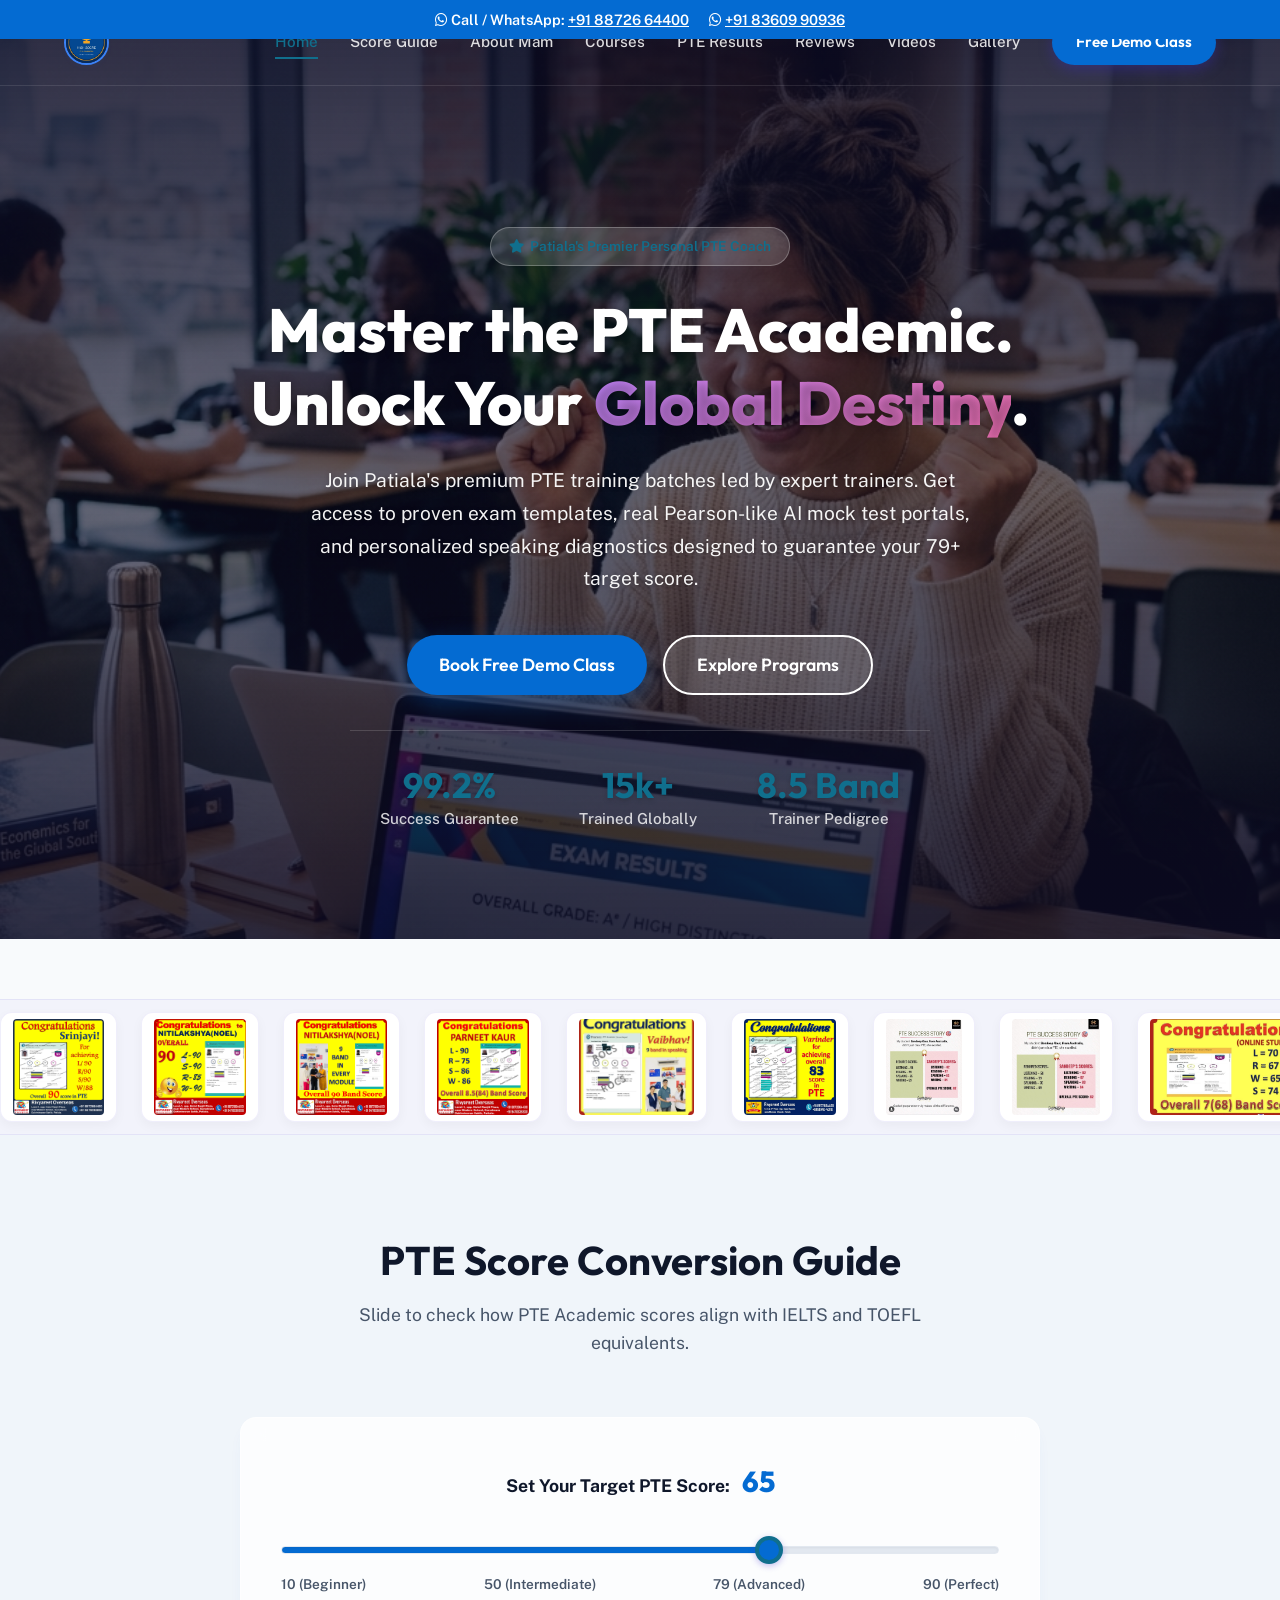
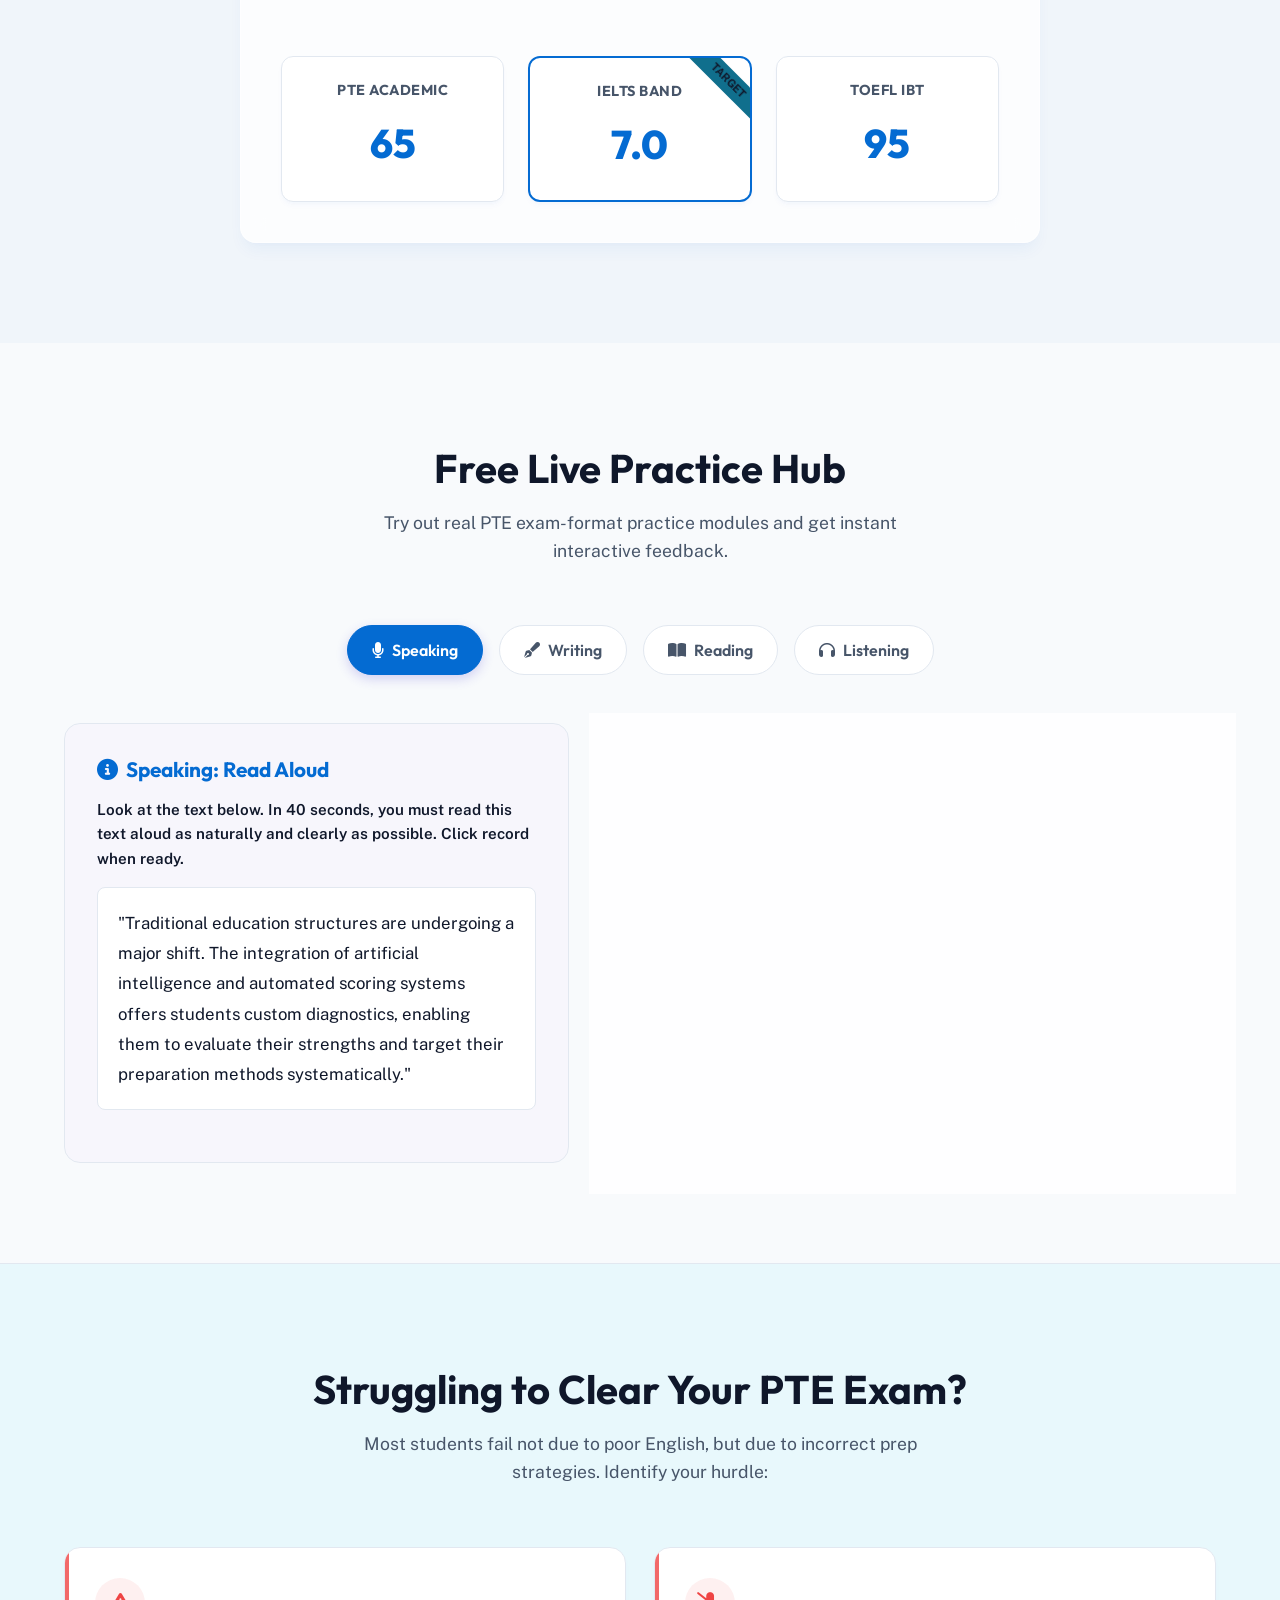
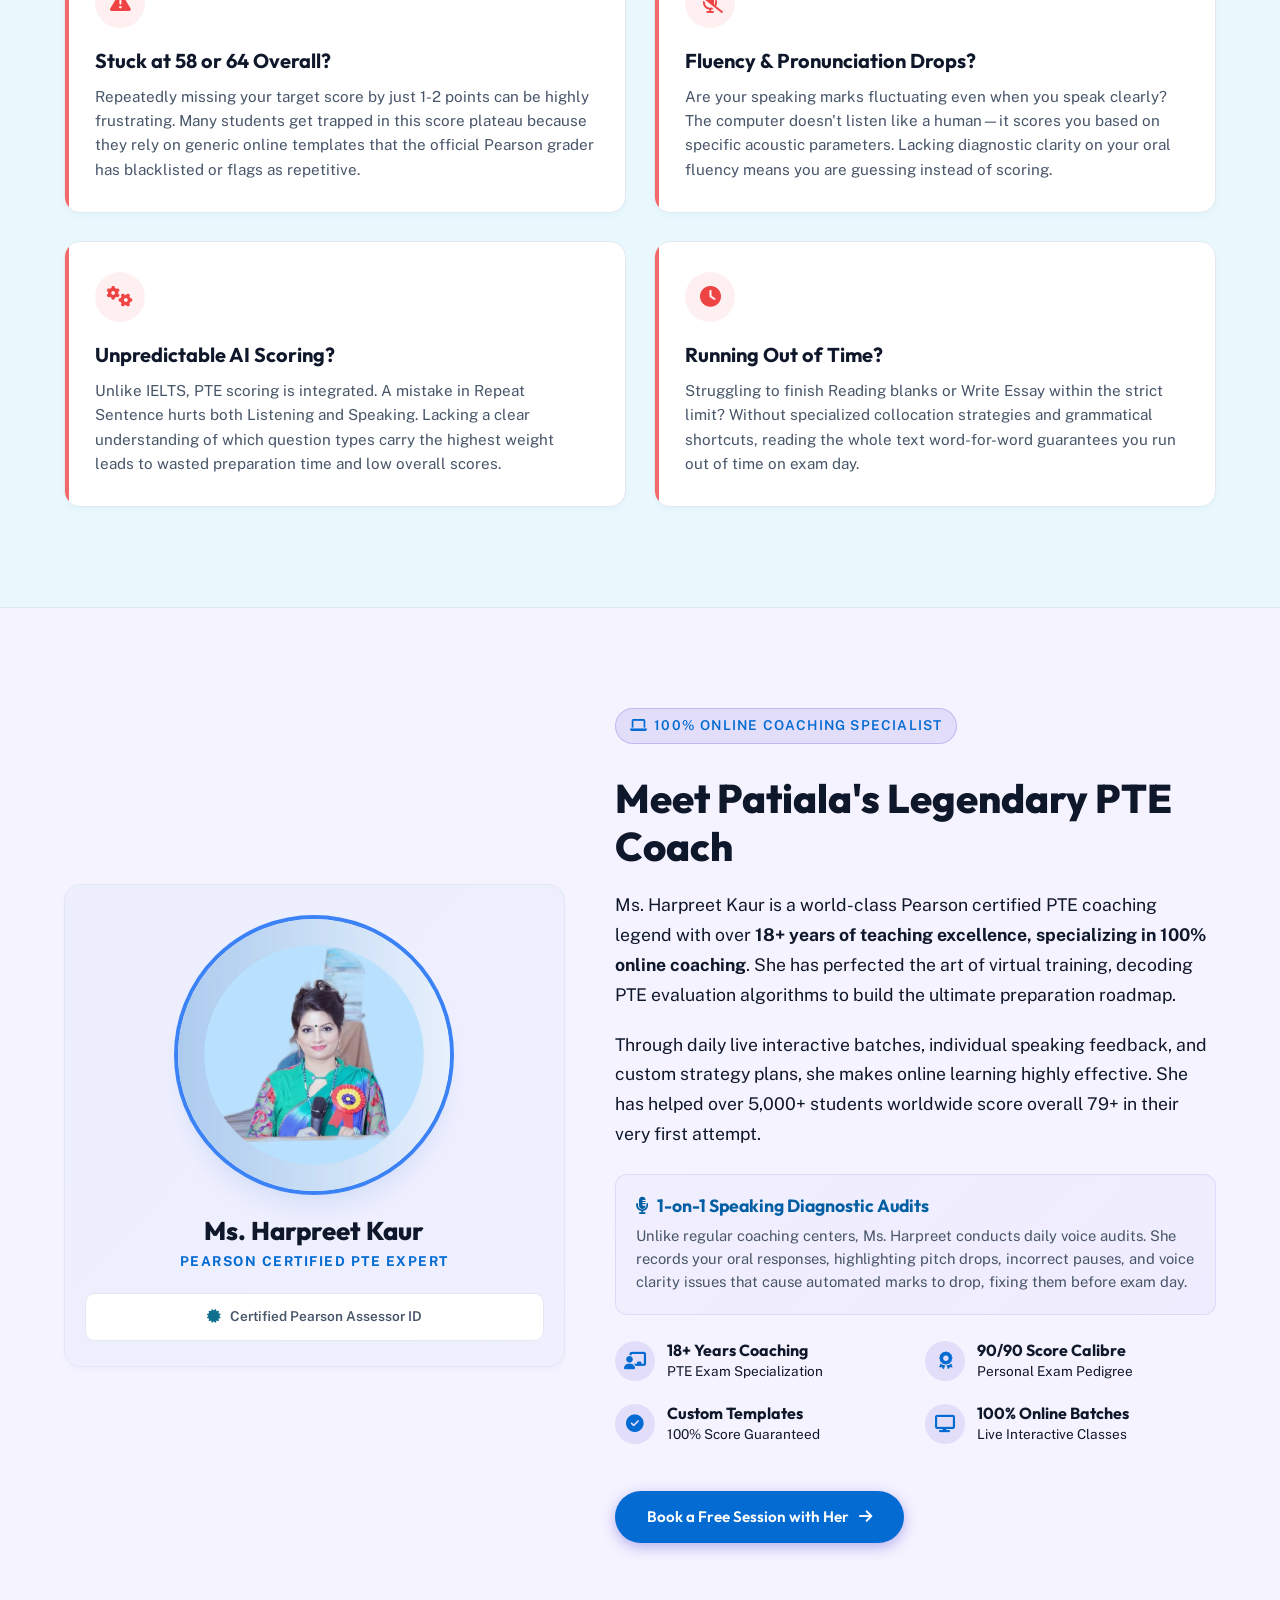
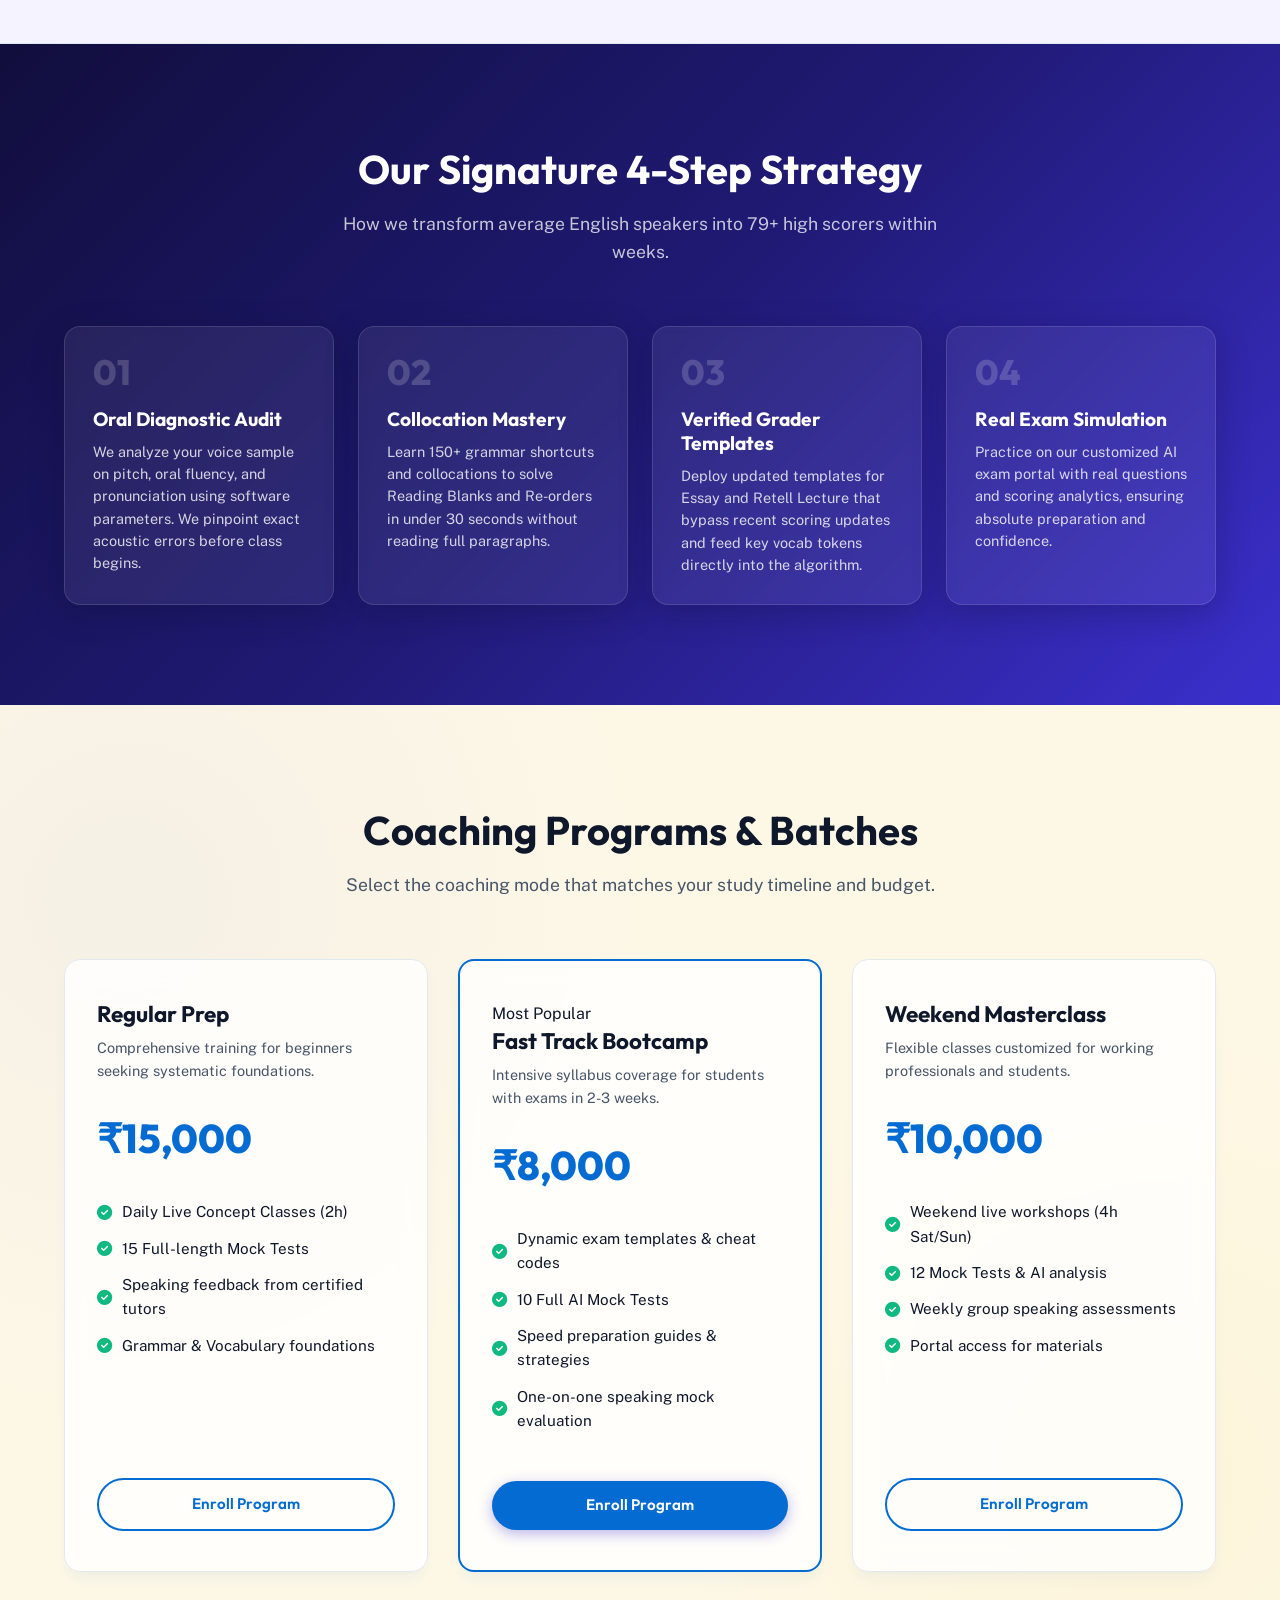
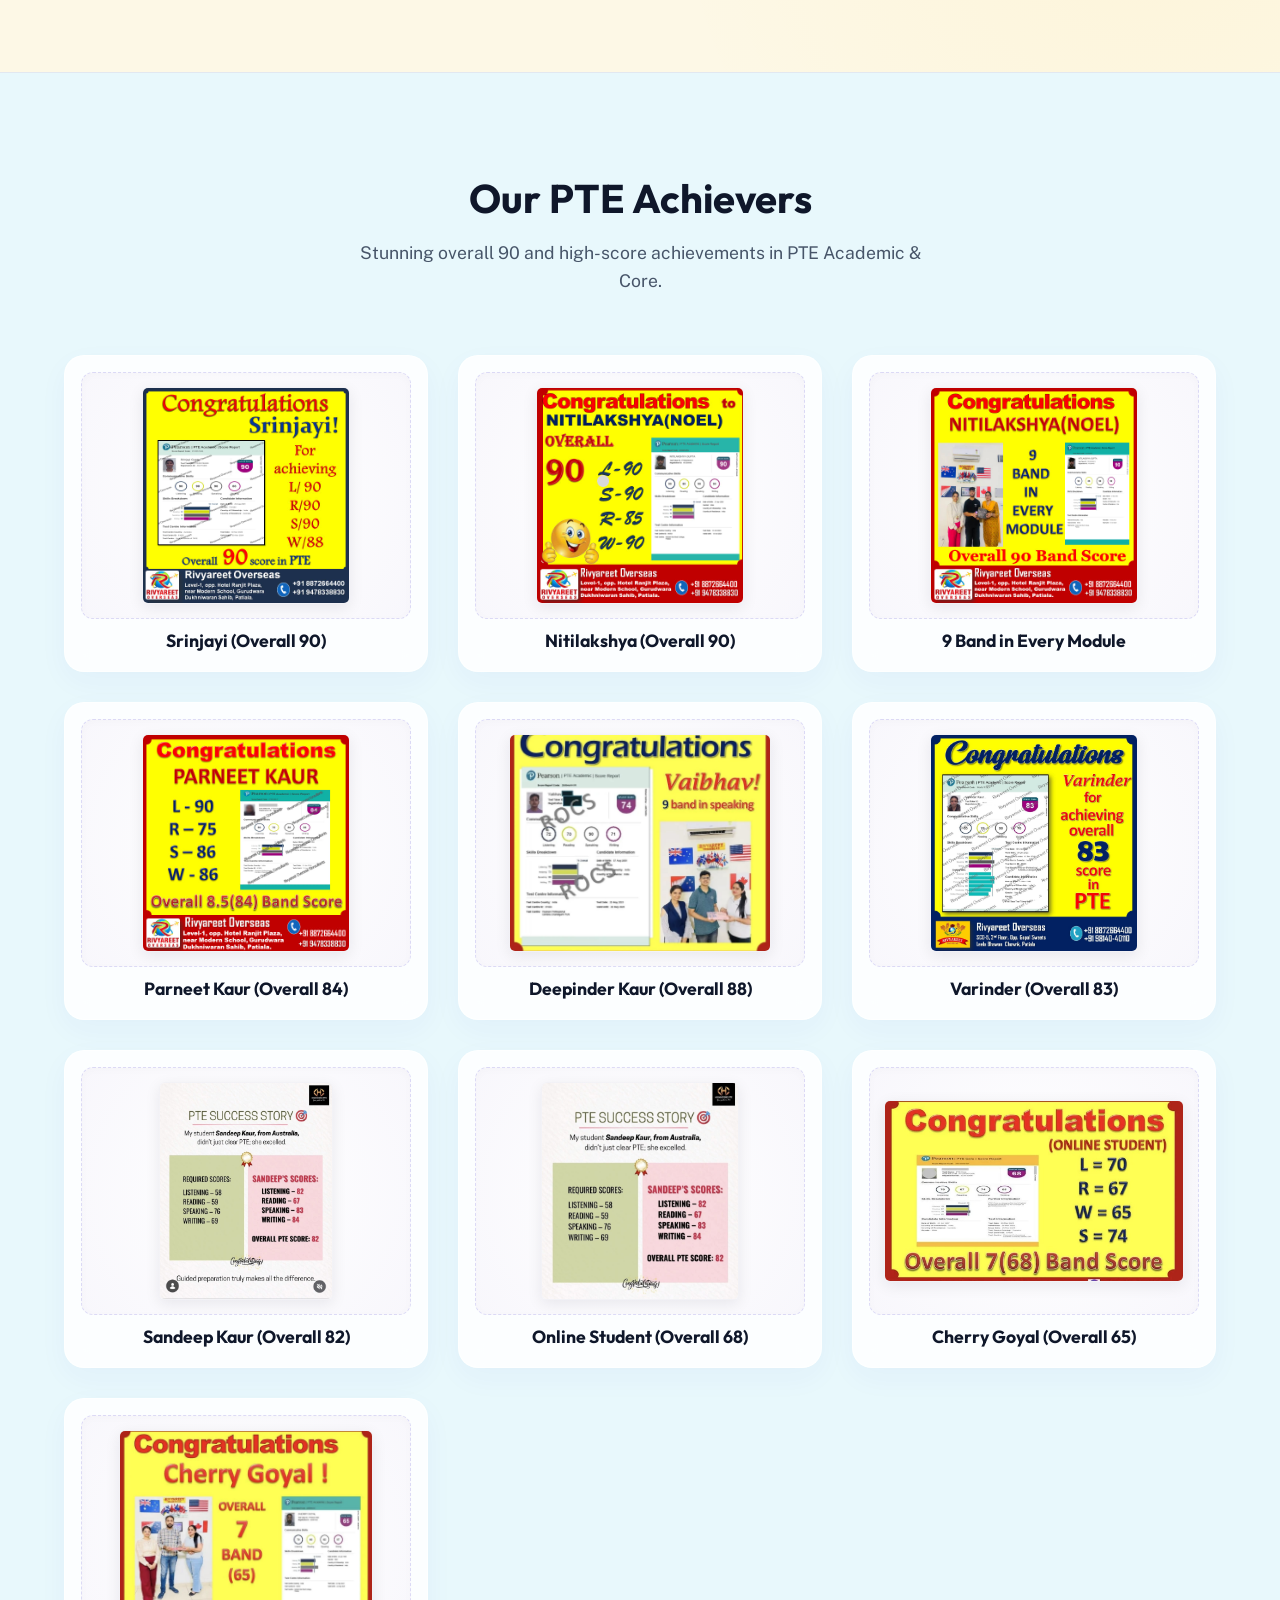
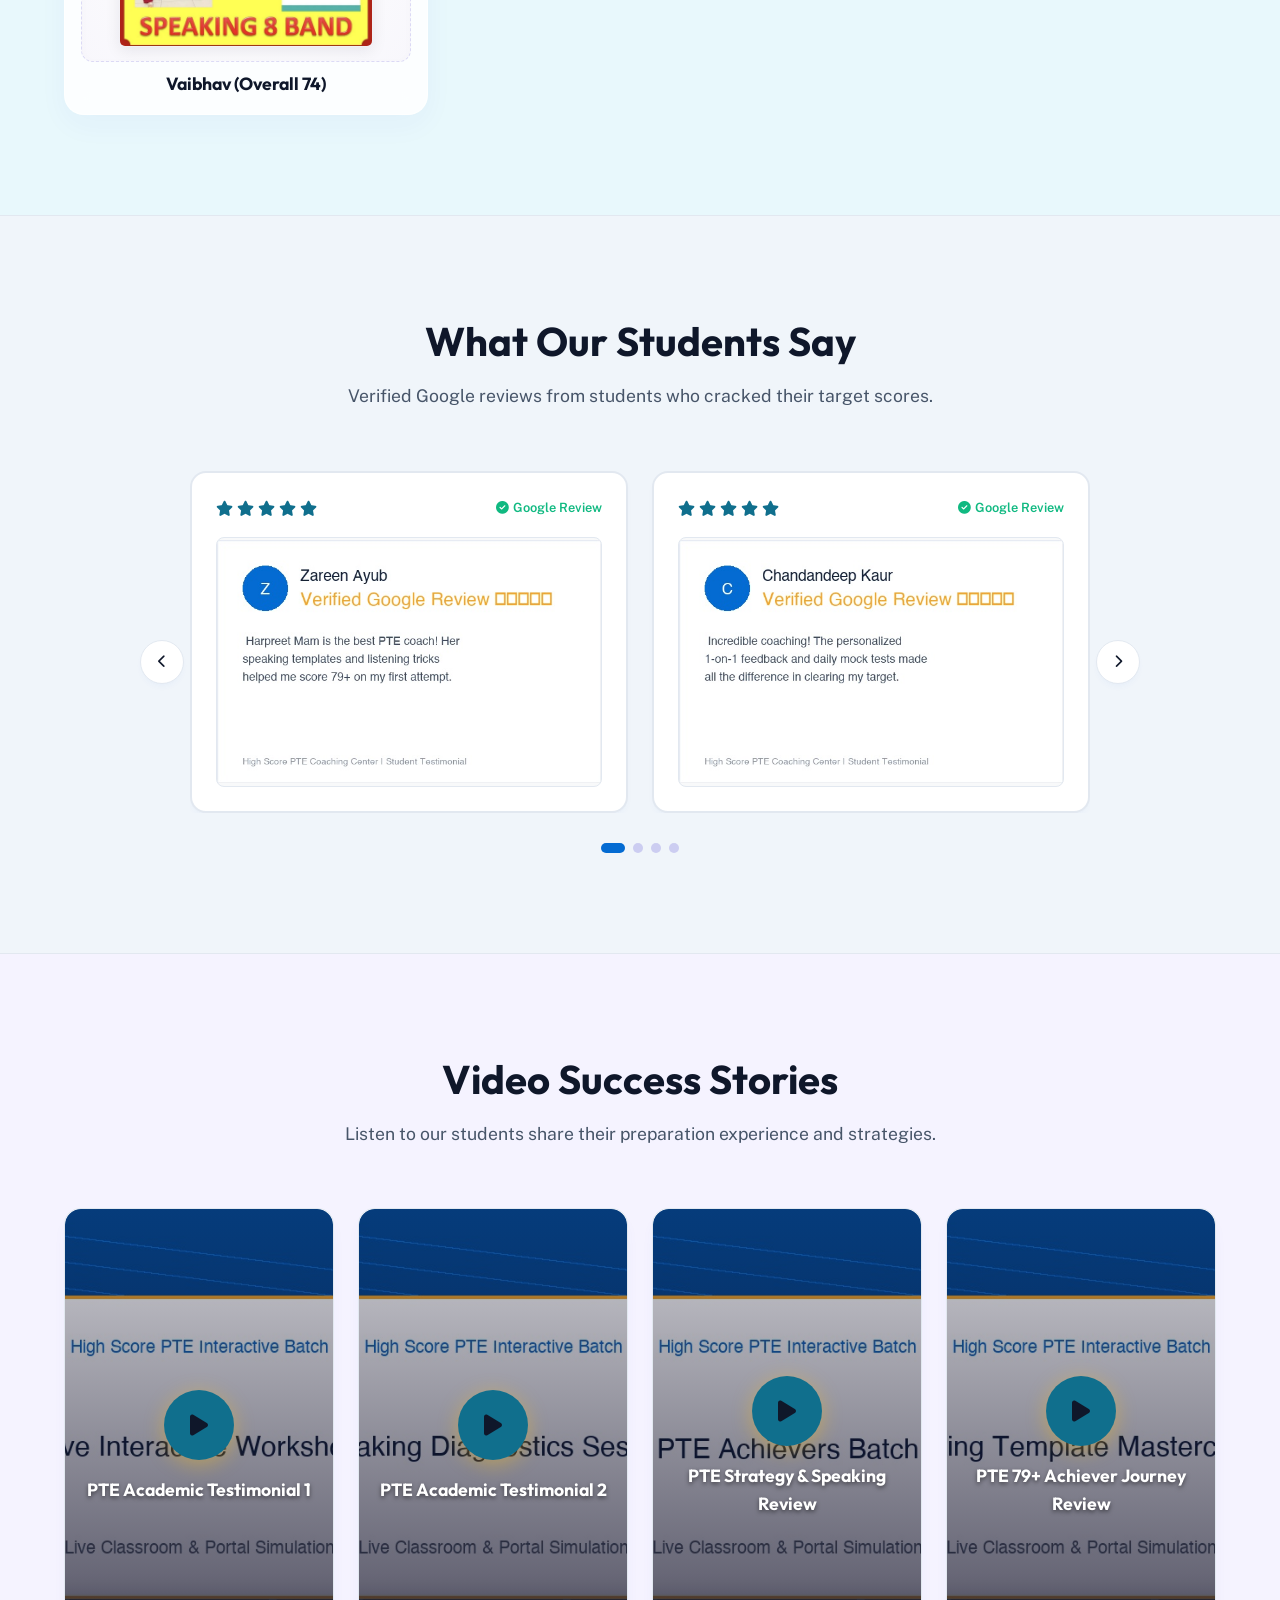
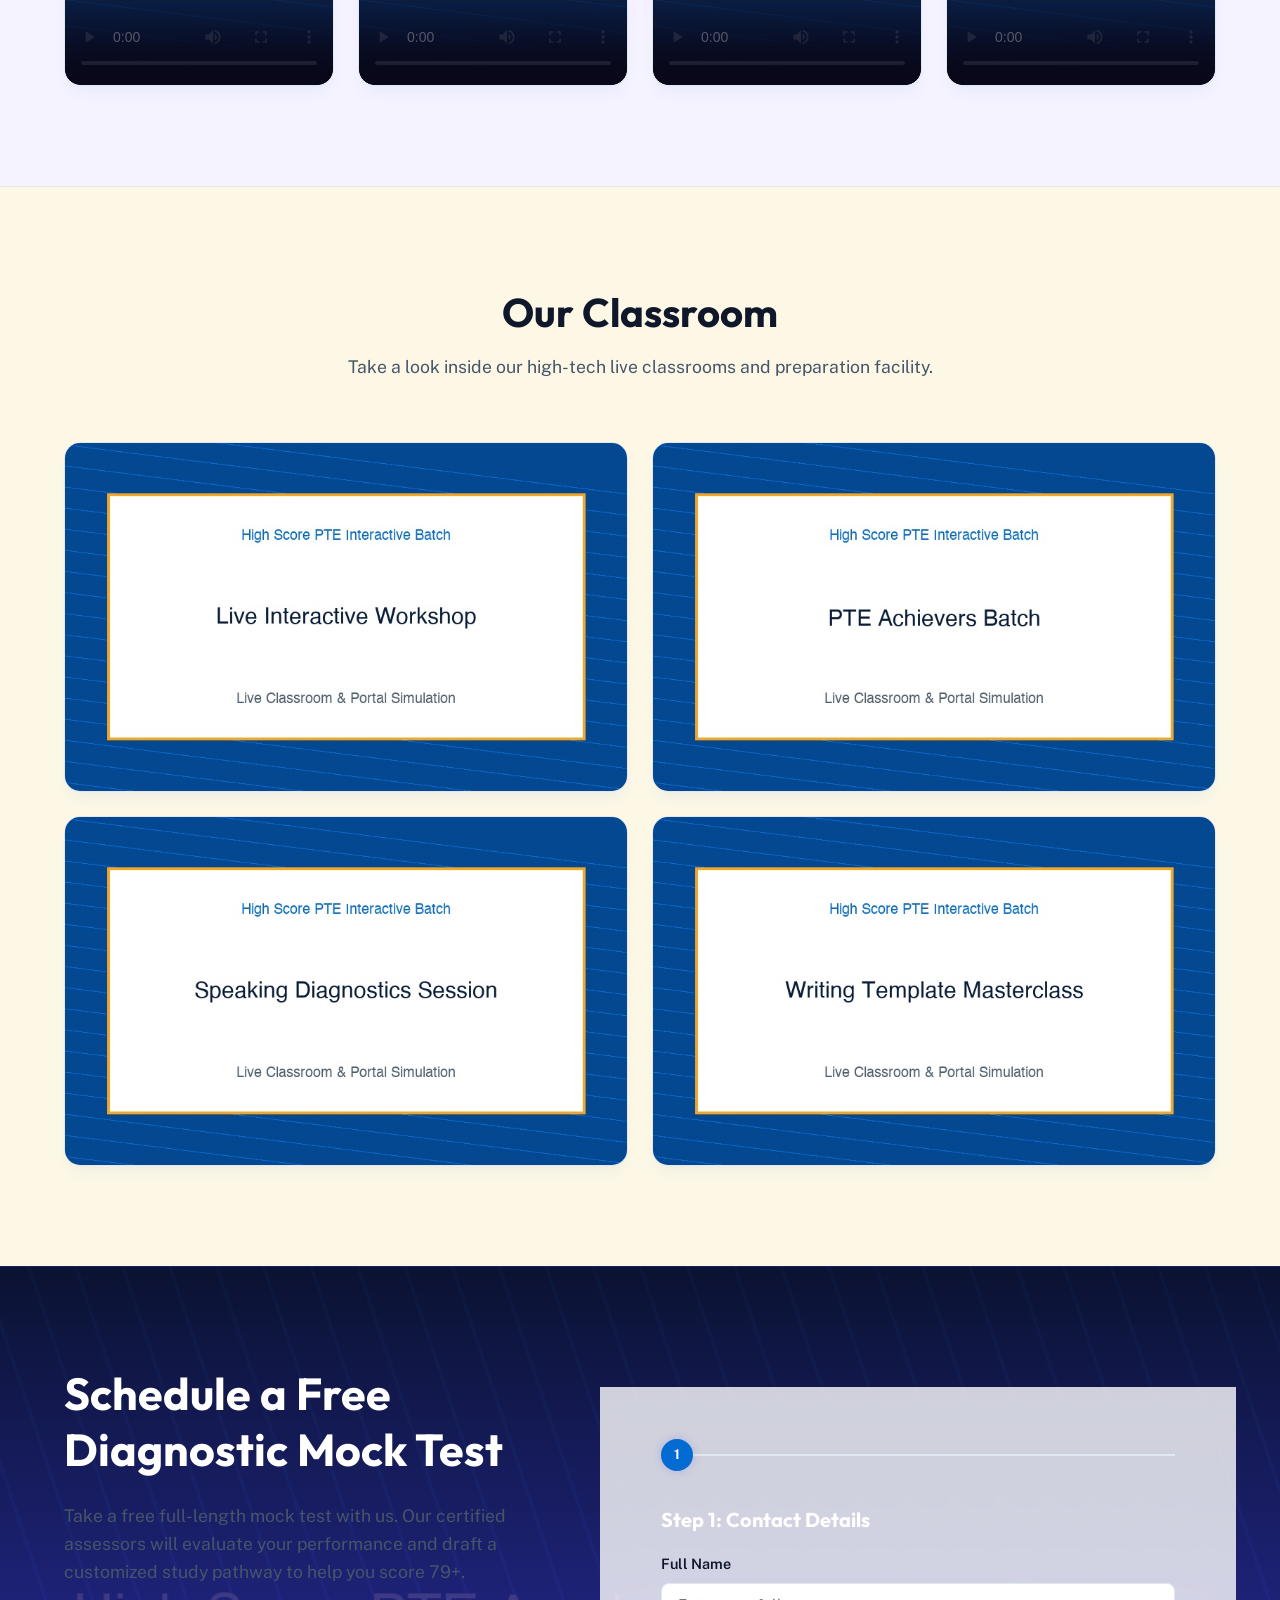
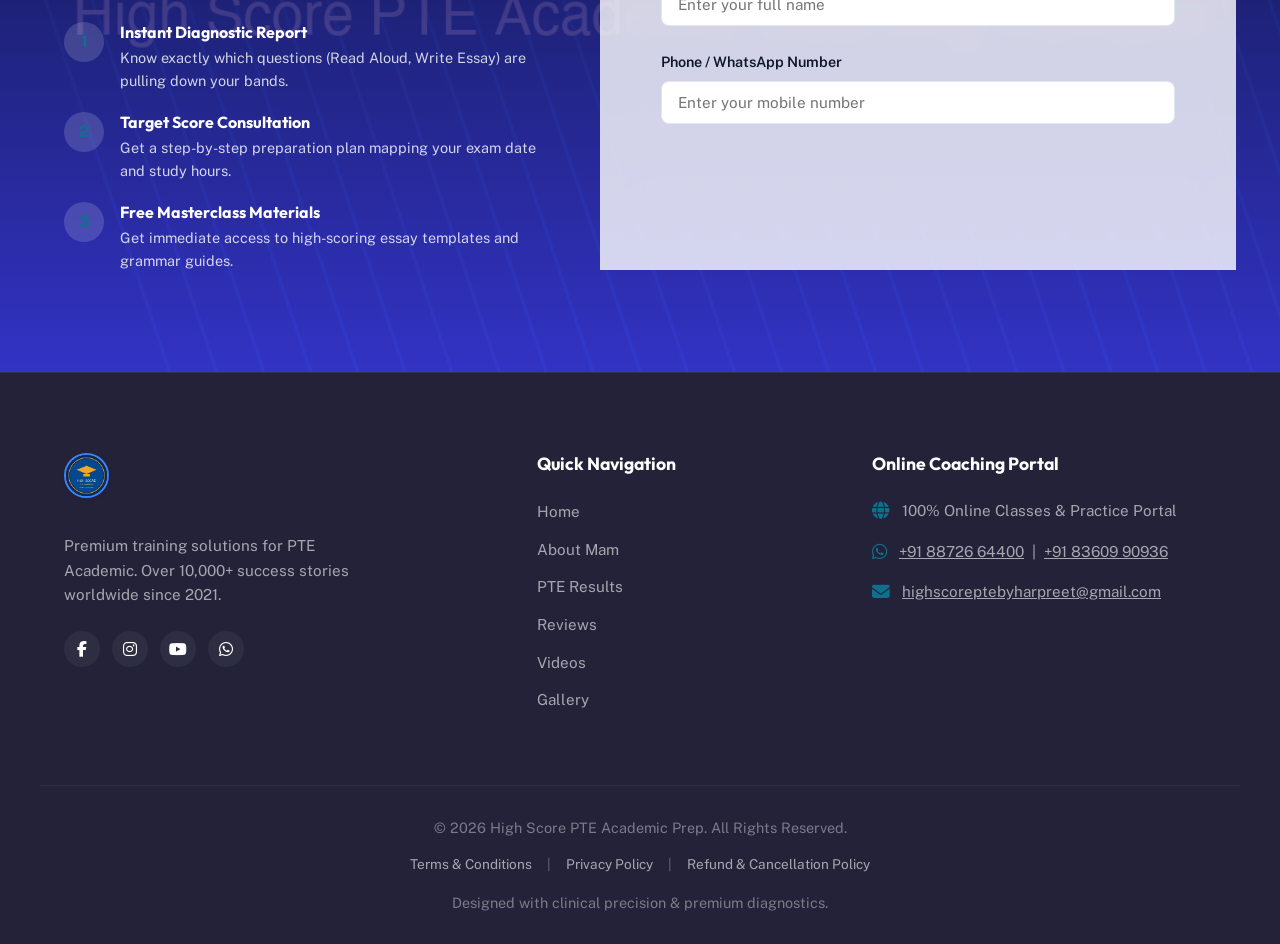
==== commit 1c0f573e: "feat: Restore all 4 Video Success Stories cards and classroom gallery cards" ====
--- a/index.html
+++ b/index.html
@@ -772,7 +772,7 @@
       <h2 class="section-title">Video Success Stories</h2>
       <p class="section-subtitle">Listen to our students share their preparation experience and strategies.</p>
       
-      <div class="videos-grid" style="grid-template-columns: repeat(auto-fit, minmax(320px, 1fr)); max-width: 960px; margin: 0 auto;">
+      <div class="videos-grid" style="grid-template-columns: repeat(auto-fit, minmax(260px, 1fr)); max-width: 1200px; margin: 0 auto; gap: 24px;">
         <!-- Video Player 1 -->
         <div class="video-card glass-panel">
           <div class="video-container">
@@ -781,7 +781,7 @@
               <div class="play-btn">
                 <i class="fa-solid fa-play"></i>
               </div>
-              <p class="video-title">PTE Academic Student Testimonial - 1</p>
+              <p class="video-title">PTE Academic Testimonial 1</p>
             </div>
           </div>
         </div>
@@ -794,7 +794,33 @@
               <div class="play-btn">
                 <i class="fa-solid fa-play"></i>
               </div>
-              <p class="video-title">PTE Academic Student Testimonial - 2</p>
+              <p class="video-title">PTE Academic Testimonial 2</p>
+            </div>
+          </div>
+        </div>
+
+        <!-- Video Player 3 -->
+        <div class="video-card glass-panel">
+          <div class="video-container">
+            <video class="testimonial-video" src="assets/testimonials/08_video_testimonial.mp4" poster="assets/testimonials/12_classroom_group_photo.jpeg" preload="metadata" controls playsinline></video>
+            <div class="video-overlay">
+              <div class="play-btn">
+                <i class="fa-solid fa-play"></i>
+              </div>
+              <p class="video-title">PTE Strategy & Speaking Review</p>
+            </div>
+          </div>
+        </div>
+
+        <!-- Video Player 4 -->
+        <div class="video-card glass-panel">
+          <div class="video-container">
+            <video class="testimonial-video" src="assets/testimonials/09_video_testimonial.mp4" poster="assets/testimonials/14_classroom_lecture.jpeg" preload="metadata" controls playsinline></video>
+            <div class="video-overlay">
+              <div class="play-btn">
+                <i class="fa-solid fa-play"></i>
+              </div>
+              <p class="video-title">PTE 79+ Achiever Journey Review</p>
             </div>
           </div>
         </div>
--- a/style.css
+++ b/style.css
@@ -1508,9 +1508,9 @@
 
 /* Scroll Reveal CSS */
 .reveal {
-  opacity: 0;
-  transform: translateY(30px);
-  transition: opacity 1s cubic-bezier(0.4, 0, 0.2, 1), transform 1s cubic-bezier(0.4, 0, 0.2, 1);
+  opacity: 1;
+  transform: translateY(0);
+  transition: opacity 0.6s ease, transform 0.6s ease;
 }
 
 .reveal.reveal-active {
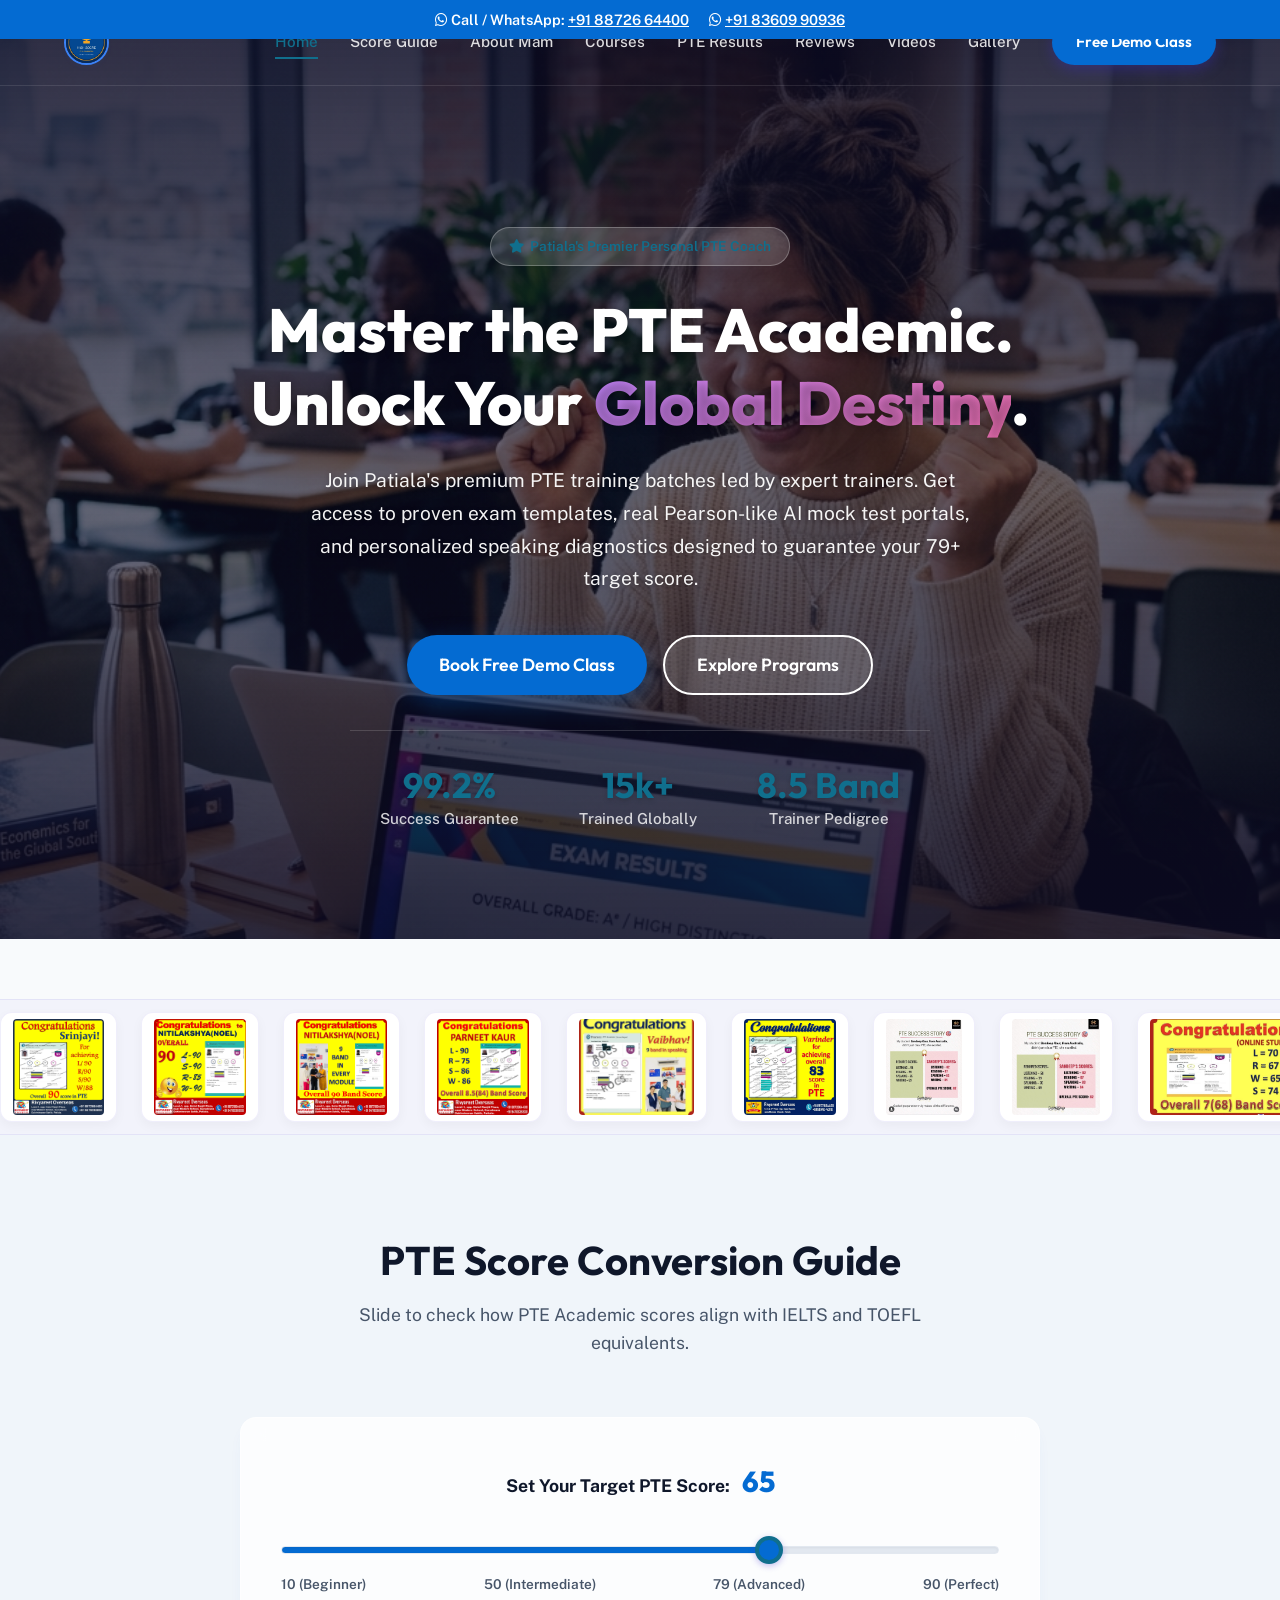
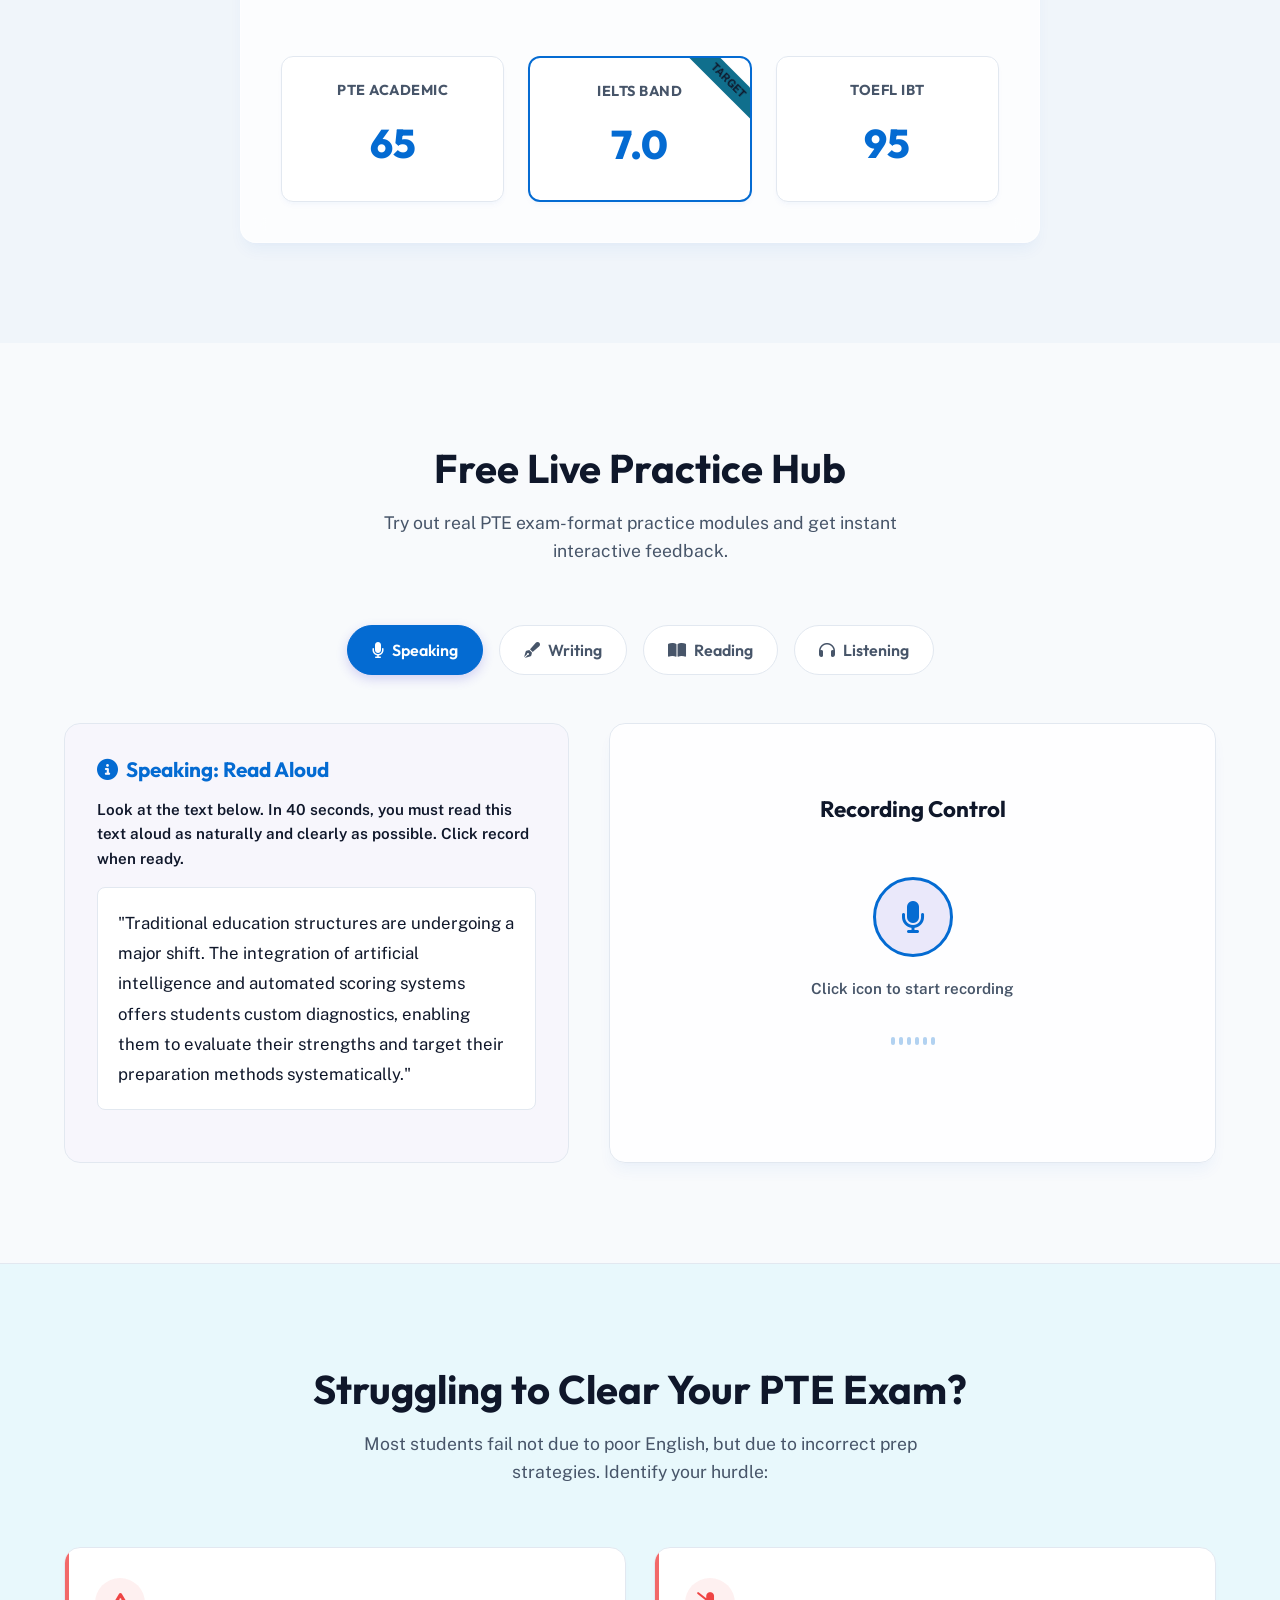
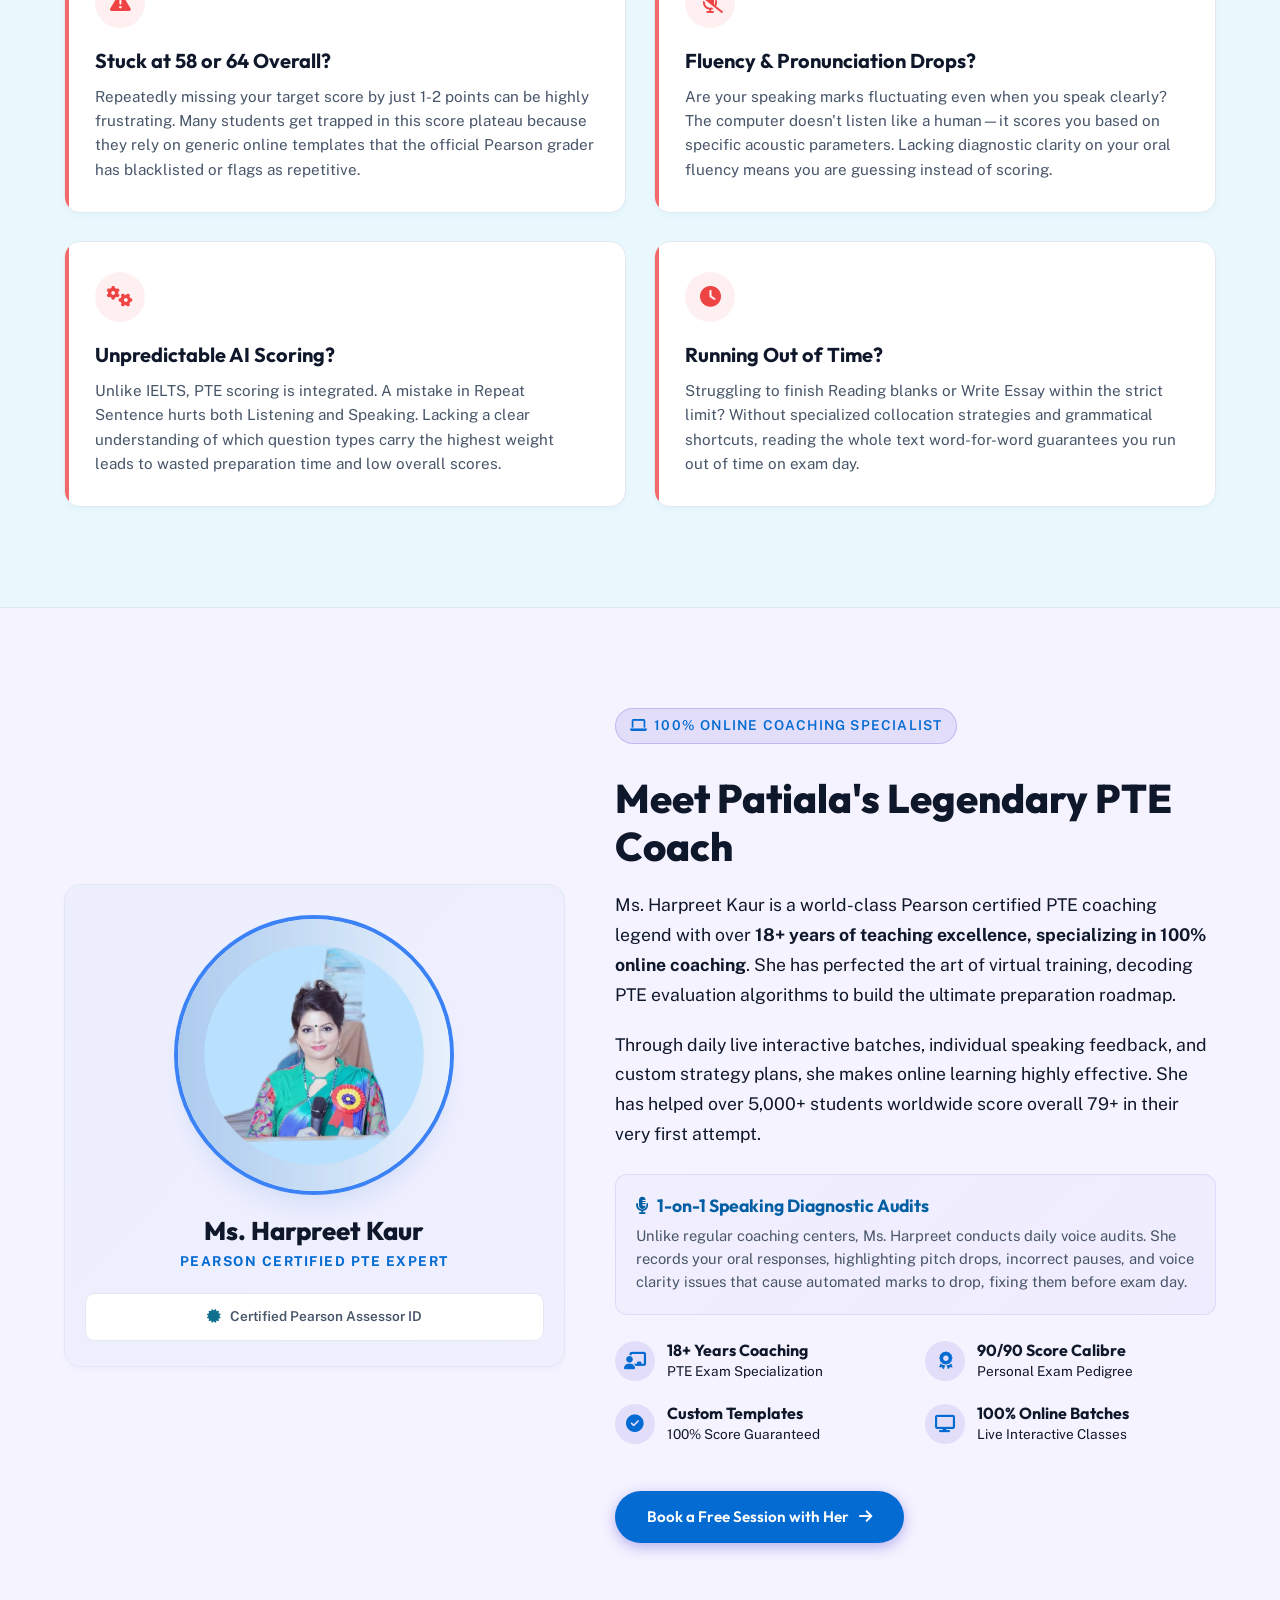
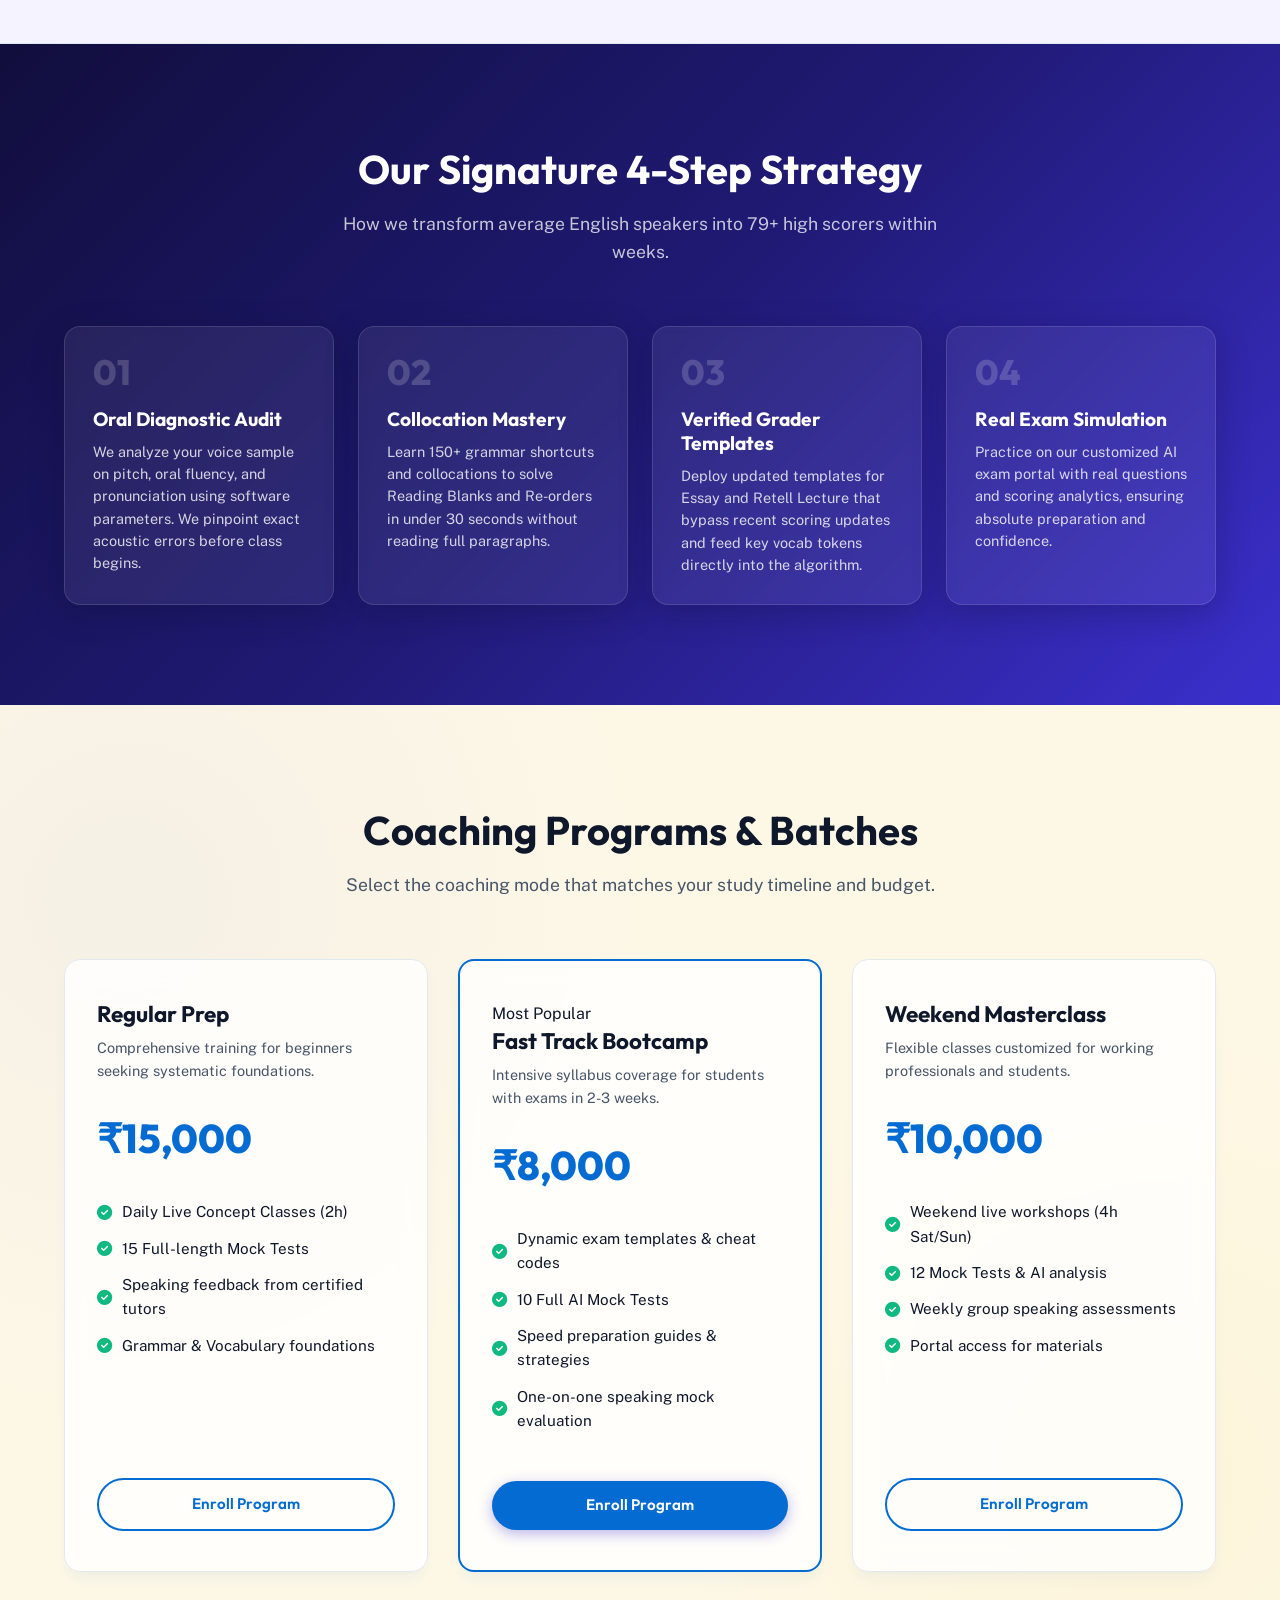
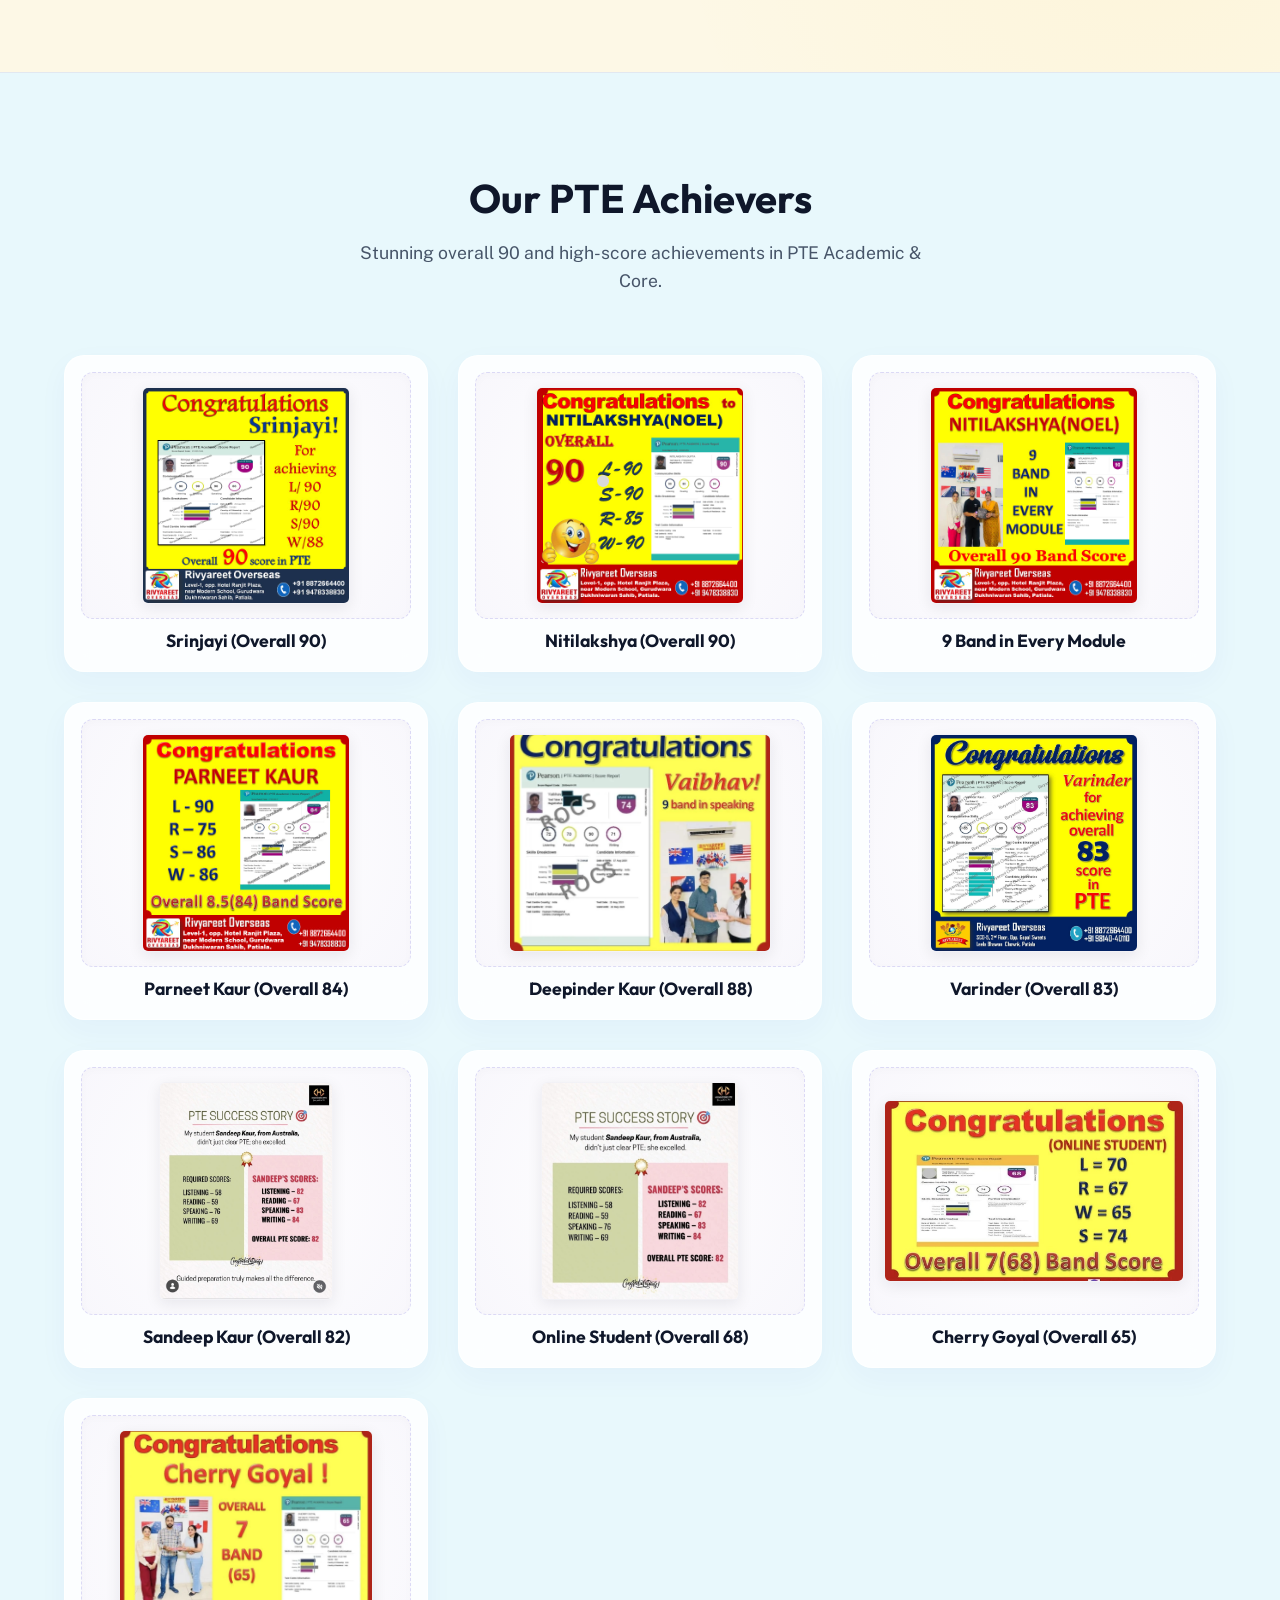
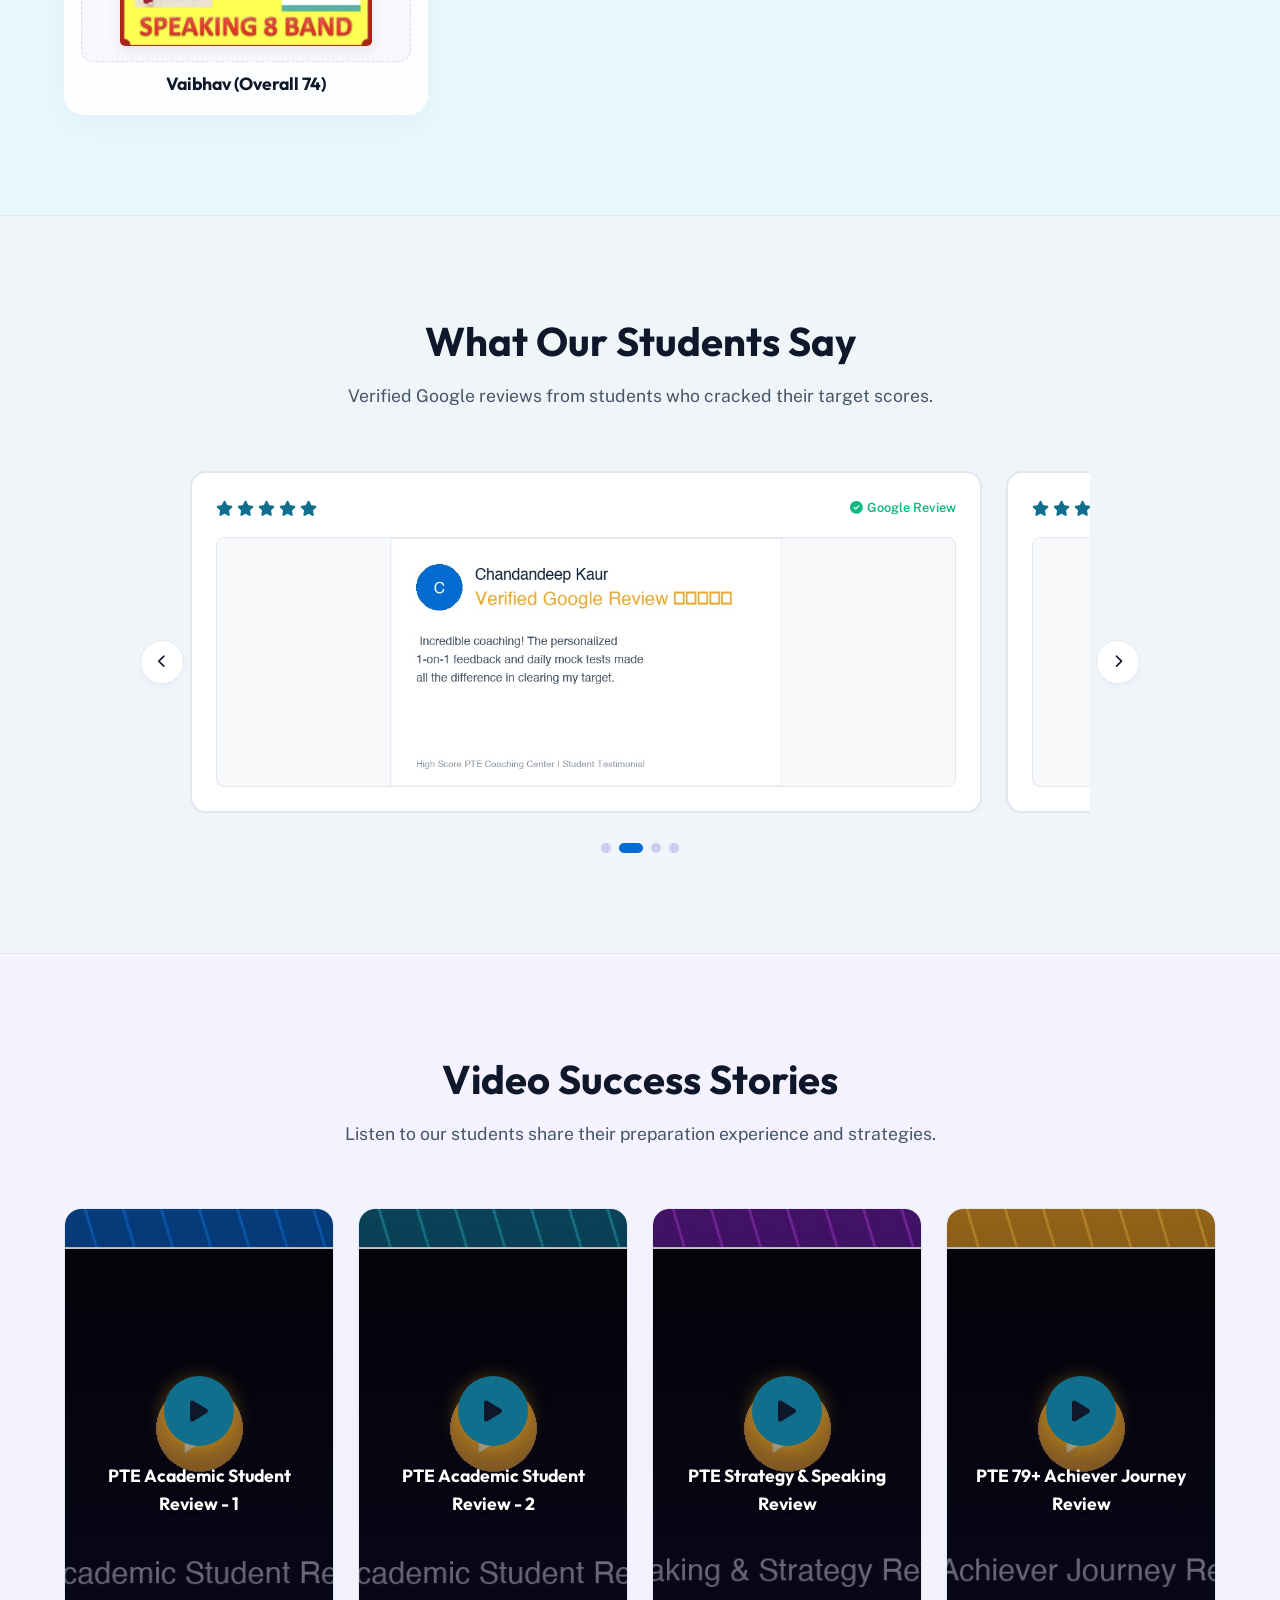
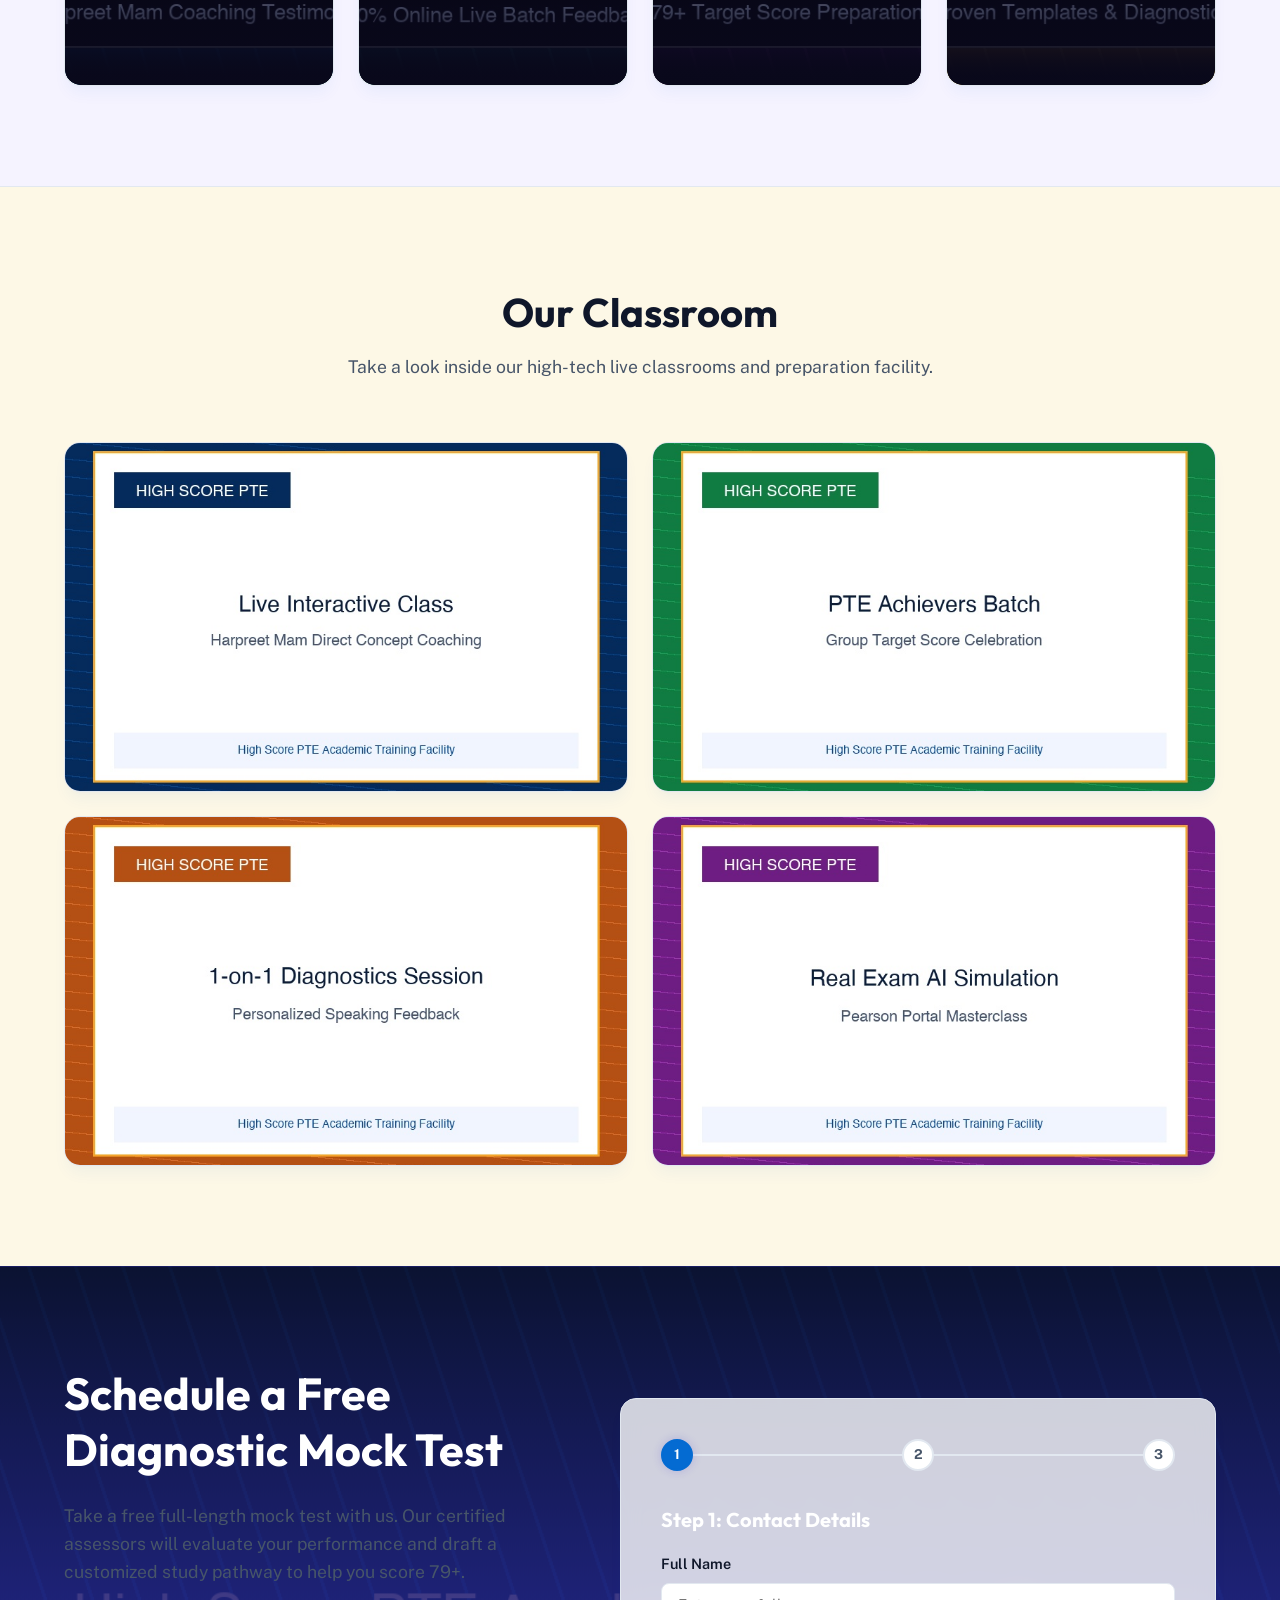
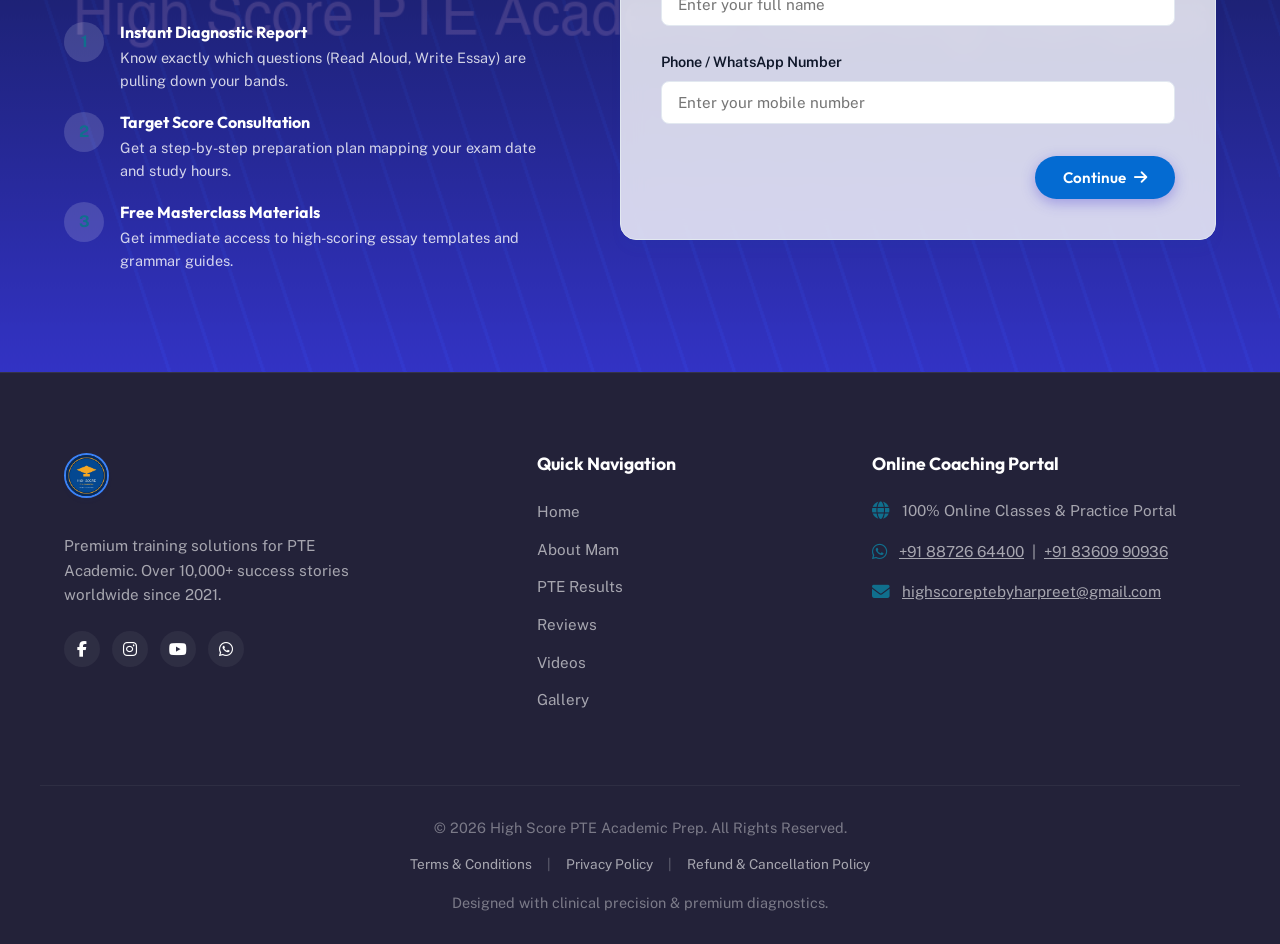
==== commit f66885e8: "fix: Use dedicated distinct video thumbnail posters for all 4 videos and unique classroom gallery im" ====
--- a/index.html
+++ b/index.html
@@ -776,12 +776,12 @@
         <!-- Video Player 1 -->
         <div class="video-card glass-panel">
           <div class="video-container">
-            <video class="testimonial-video" src="assets/testimonials/video_testimonial_1.mp4" poster="assets/testimonials/11_classroom_teacher_students.jpeg" preload="metadata" controls playsinline></video>
+            <video class="testimonial-video" src="assets/testimonials/video_testimonial_1.mp4" poster="assets/testimonials/video_thumb_1.jpg" preload="metadata" controls playsinline></video>
             <div class="video-overlay">
               <div class="play-btn">
                 <i class="fa-solid fa-play"></i>
               </div>
-              <p class="video-title">PTE Academic Testimonial 1</p>
+              <p class="video-title">PTE Academic Student Review - 1</p>
             </div>
           </div>
         </div>
@@ -789,12 +789,12 @@
         <!-- Video Player 2 -->
         <div class="video-card glass-panel">
           <div class="video-container">
-            <video class="testimonial-video" src="assets/testimonials/video_testimonial_2.mp4" poster="assets/testimonials/13_classroom_teaching_session.jpeg" preload="metadata" controls playsinline></video>
+            <video class="testimonial-video" src="assets/testimonials/video_testimonial_2.mp4" poster="assets/testimonials/video_thumb_2.jpg" preload="metadata" controls playsinline></video>
             <div class="video-overlay">
               <div class="play-btn">
                 <i class="fa-solid fa-play"></i>
               </div>
-              <p class="video-title">PTE Academic Testimonial 2</p>
+              <p class="video-title">PTE Academic Student Review - 2</p>
             </div>
           </div>
         </div>
@@ -802,7 +802,7 @@
         <!-- Video Player 3 -->
         <div class="video-card glass-panel">
           <div class="video-container">
-            <video class="testimonial-video" src="assets/testimonials/08_video_testimonial.mp4" poster="assets/testimonials/12_classroom_group_photo.jpeg" preload="metadata" controls playsinline></video>
+            <video class="testimonial-video" src="assets/testimonials/08_video_testimonial.mp4" poster="assets/testimonials/video_thumb_3.jpg" preload="metadata" controls playsinline></video>
             <div class="video-overlay">
               <div class="play-btn">
                 <i class="fa-solid fa-play"></i>
@@ -815,7 +815,7 @@
         <!-- Video Player 4 -->
         <div class="video-card glass-panel">
           <div class="video-container">
-            <video class="testimonial-video" src="assets/testimonials/09_video_testimonial.mp4" poster="assets/testimonials/14_classroom_lecture.jpeg" preload="metadata" controls playsinline></video>
+            <video class="testimonial-video" src="assets/testimonials/09_video_testimonial.mp4" poster="assets/testimonials/video_thumb_4.jpg" preload="metadata" controls playsinline></video>
             <div class="video-overlay">
               <div class="play-btn">
                 <i class="fa-solid fa-play"></i>
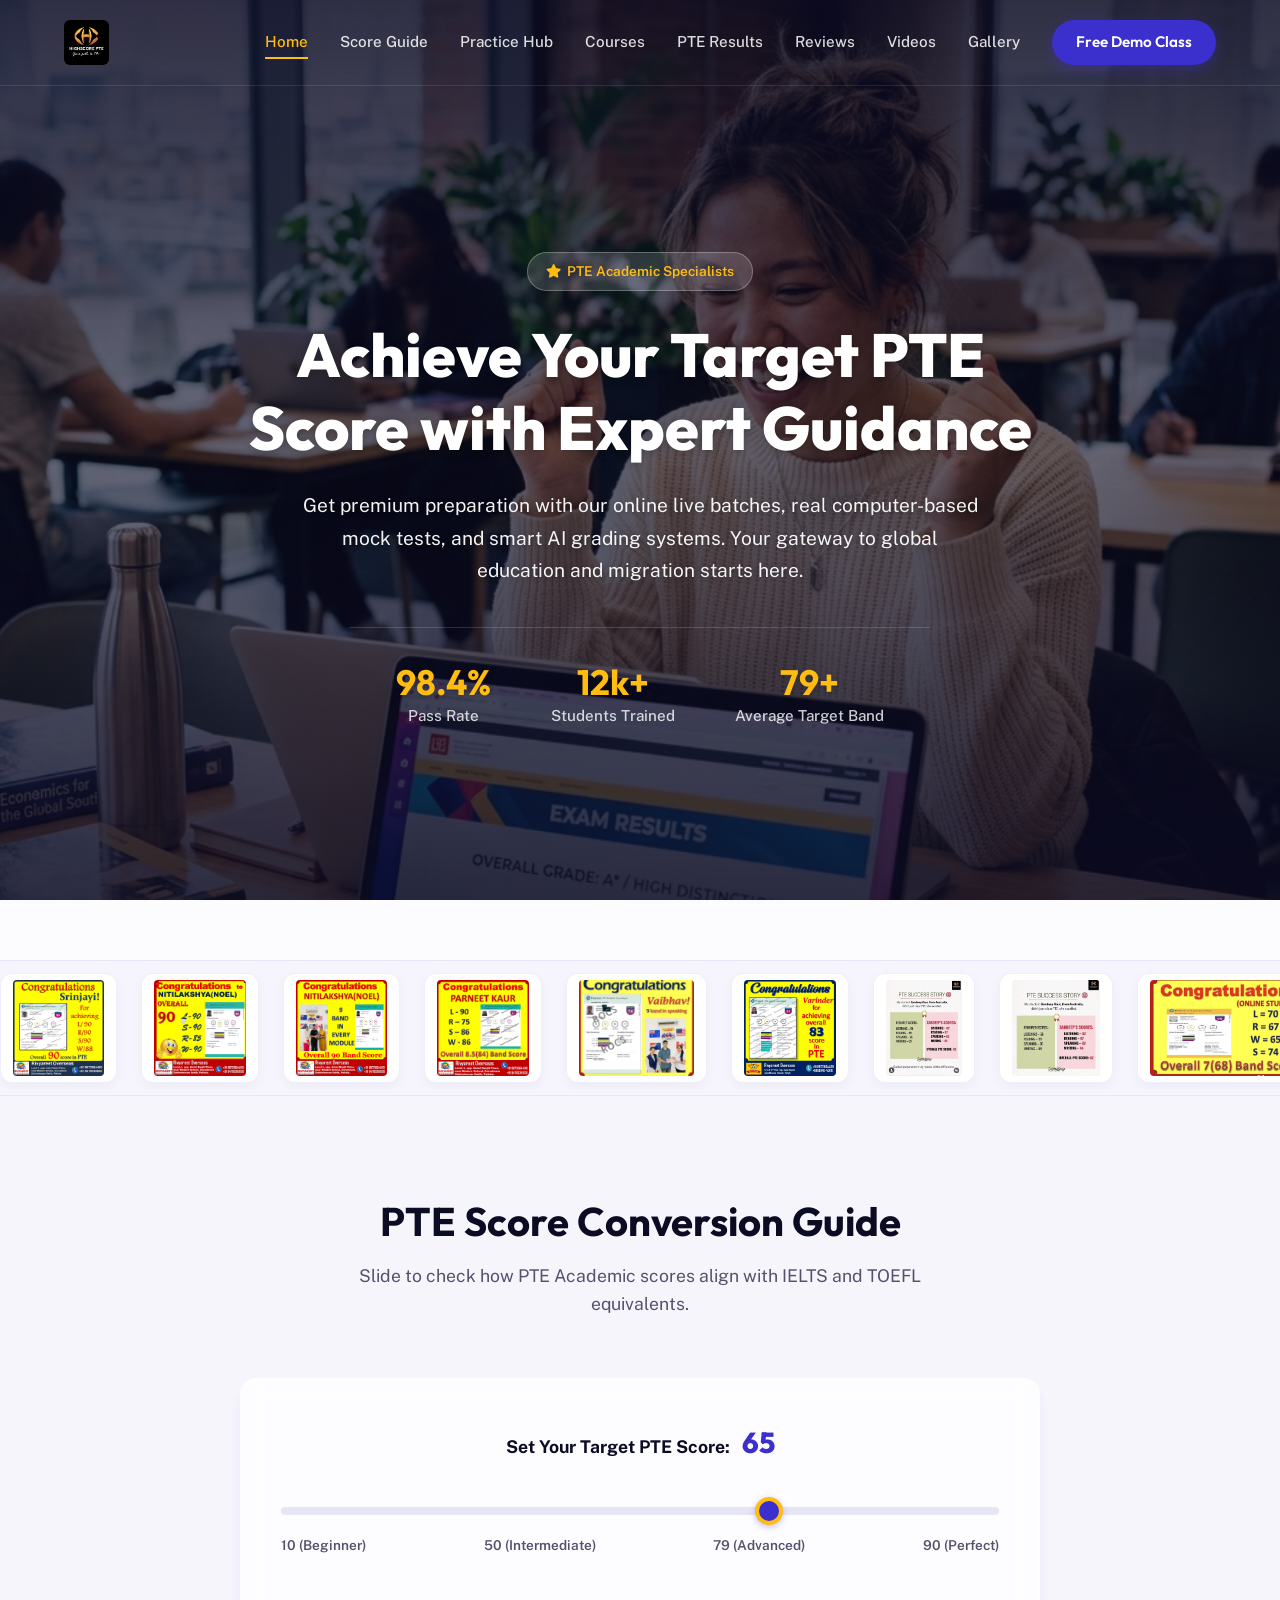
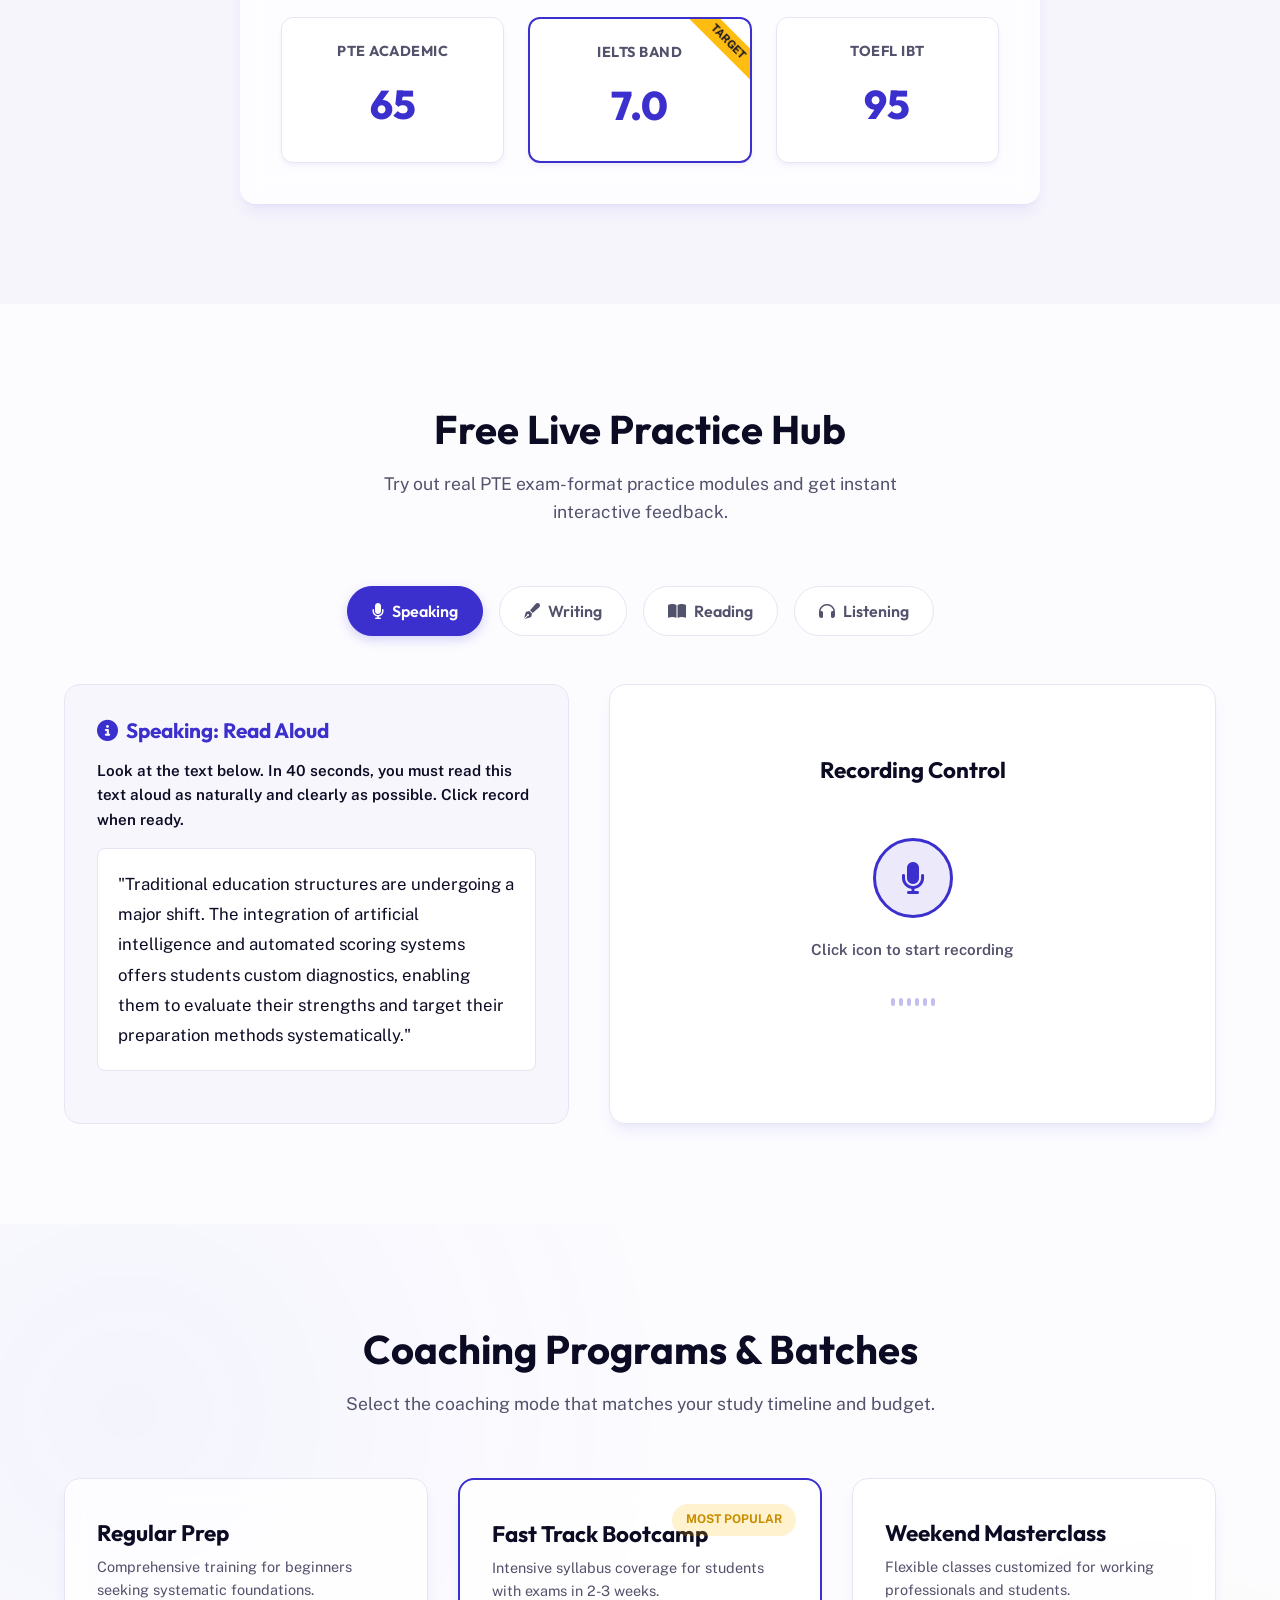
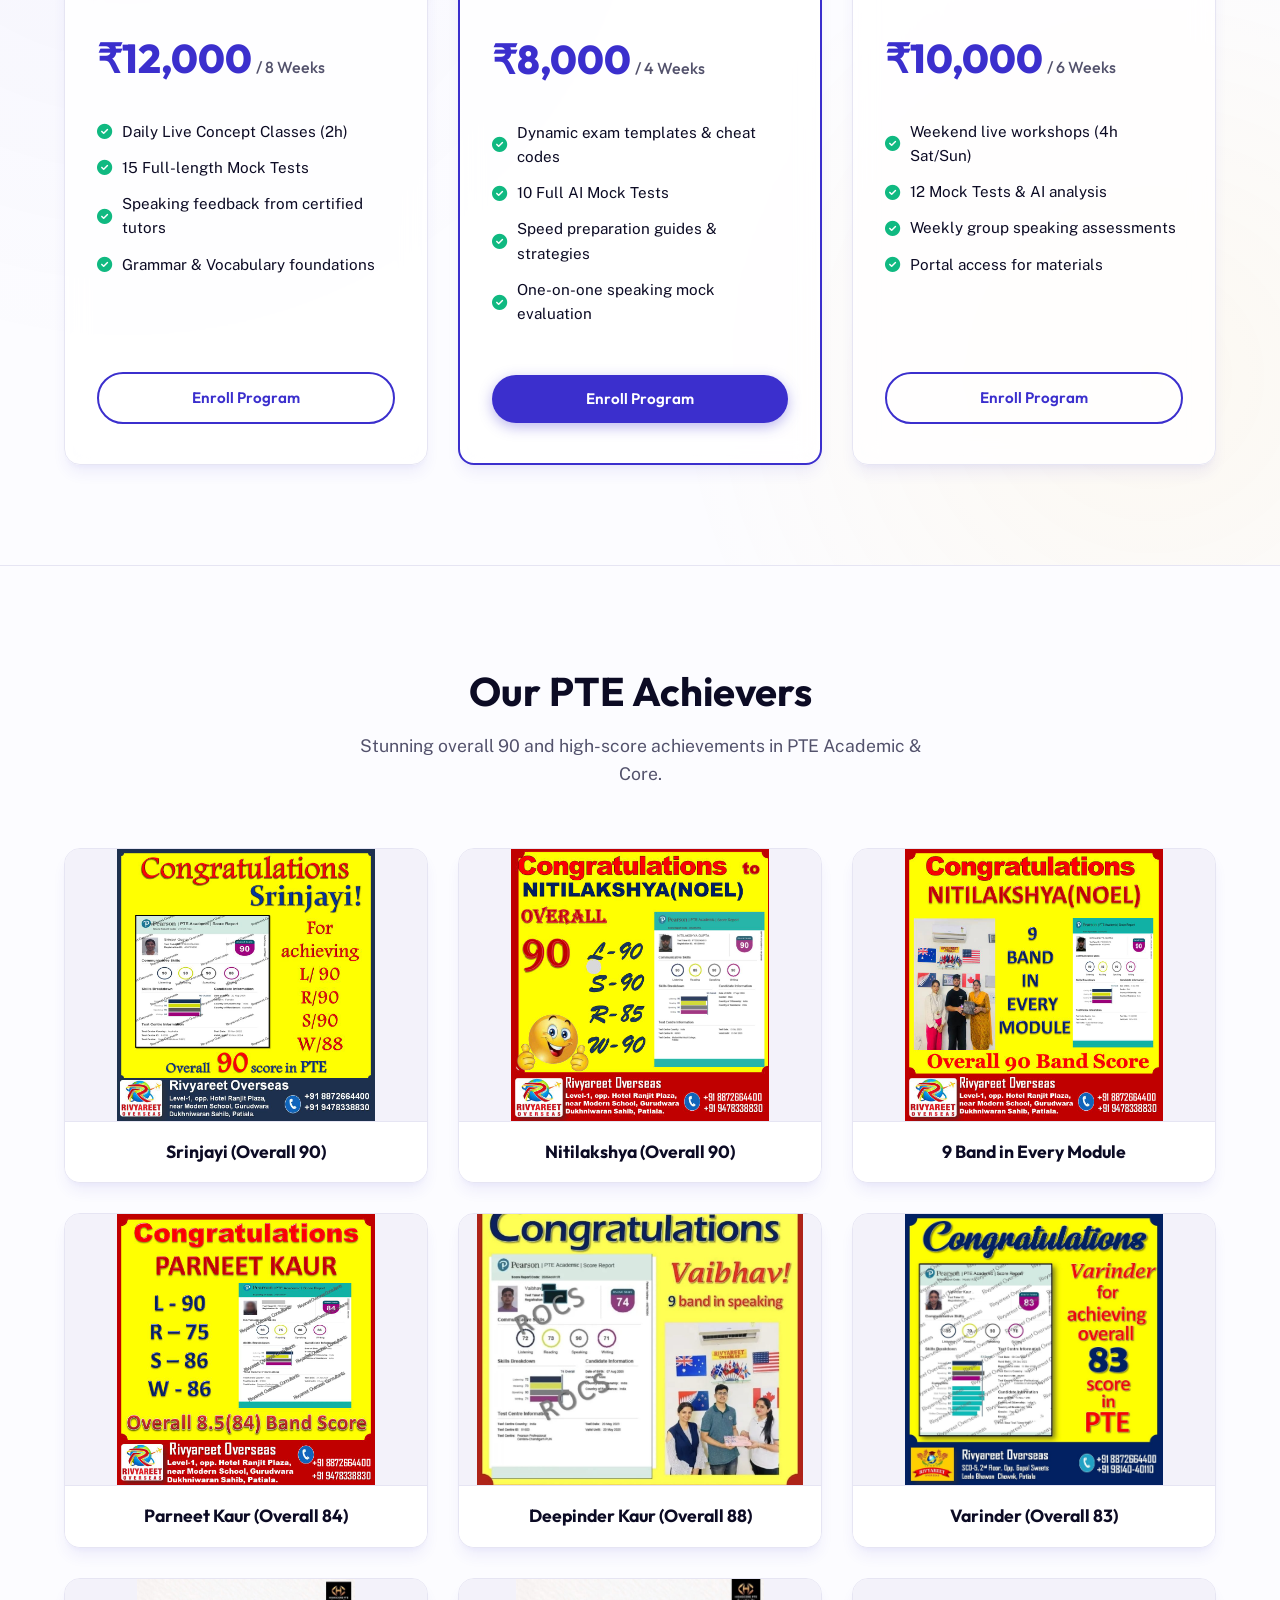
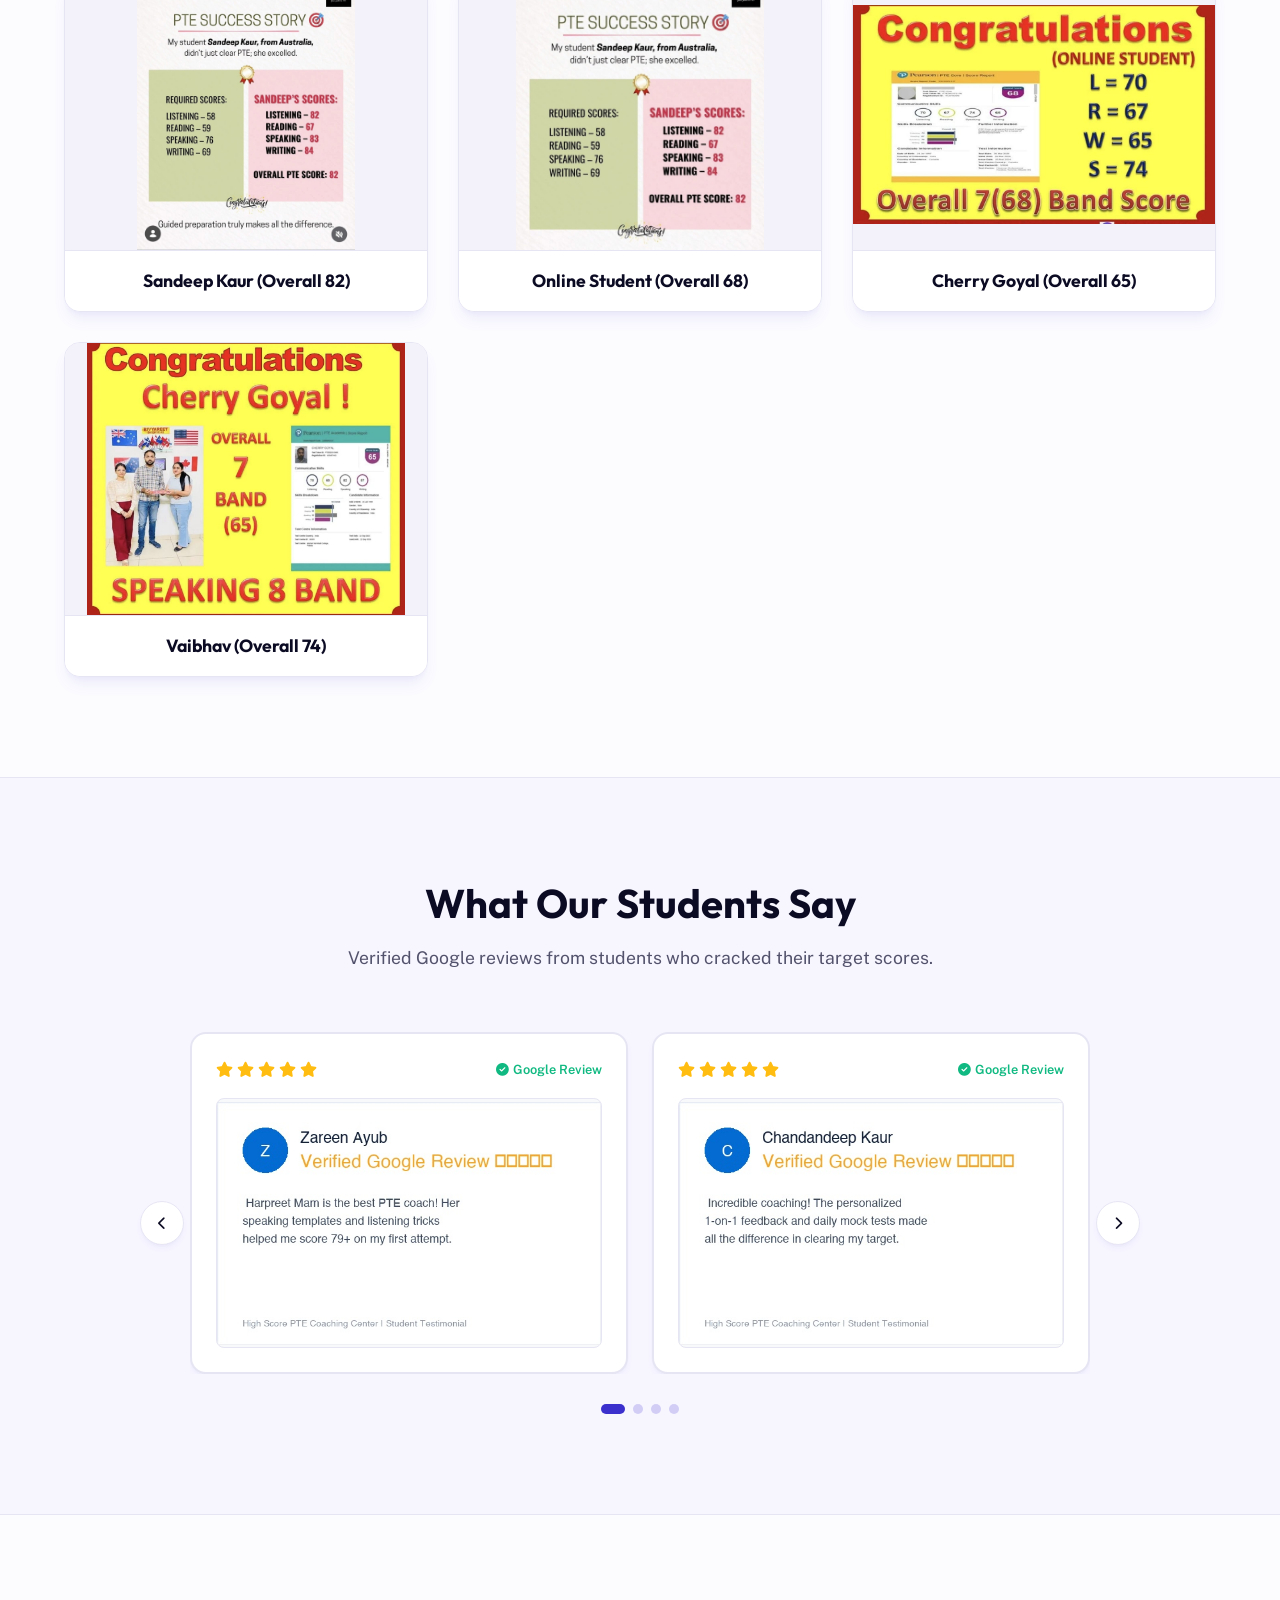
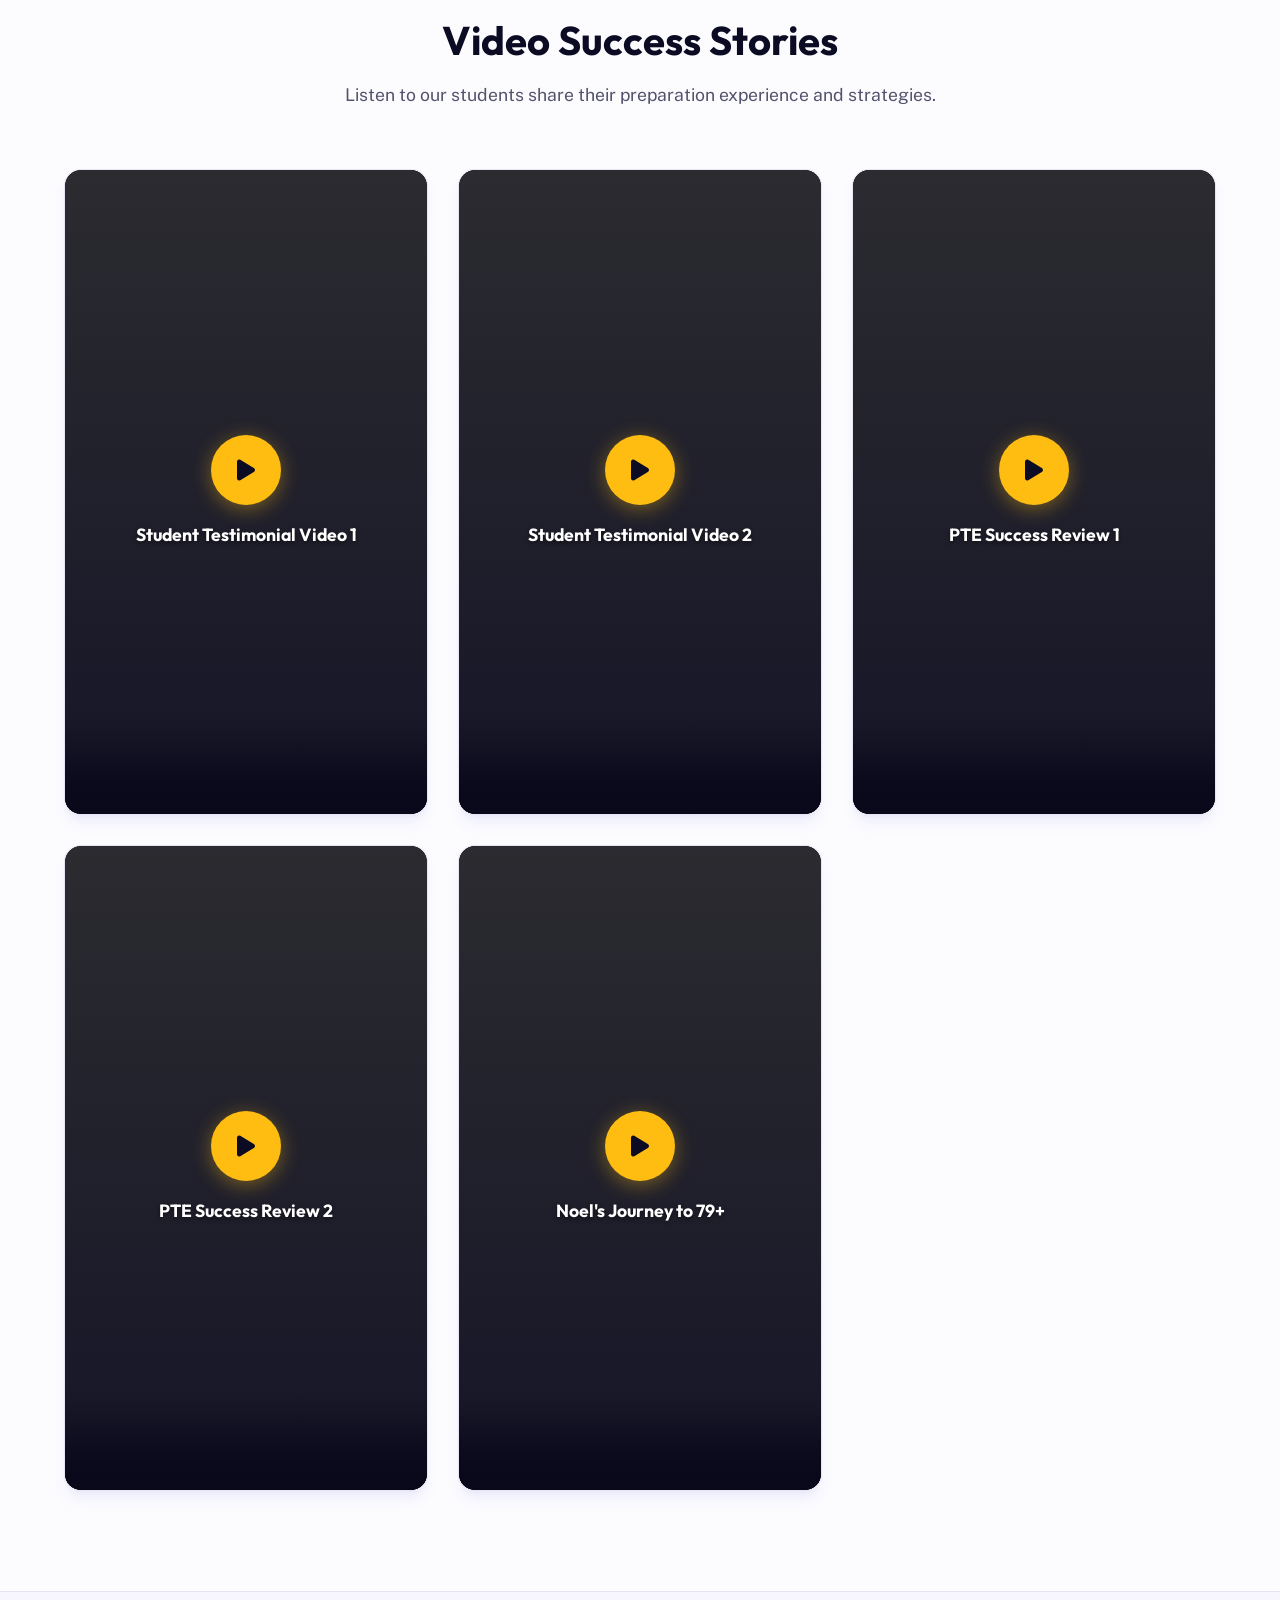
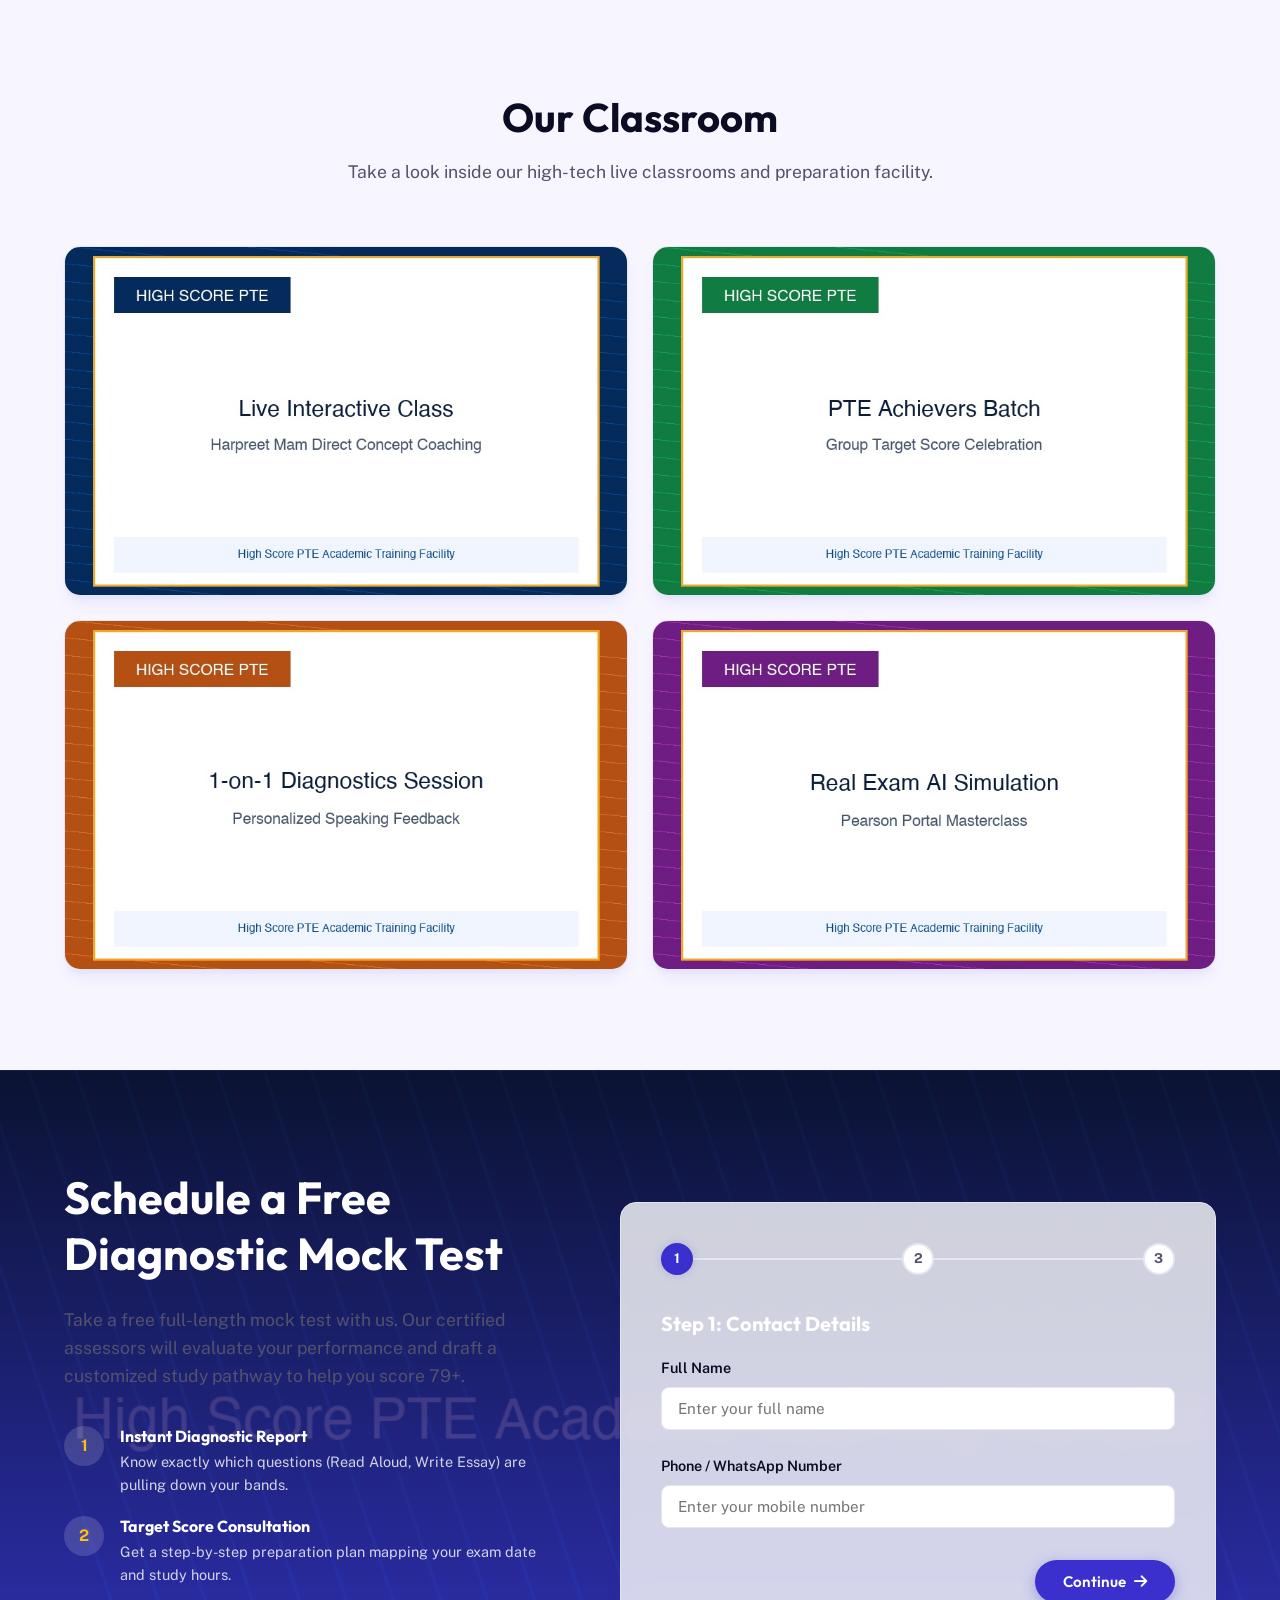
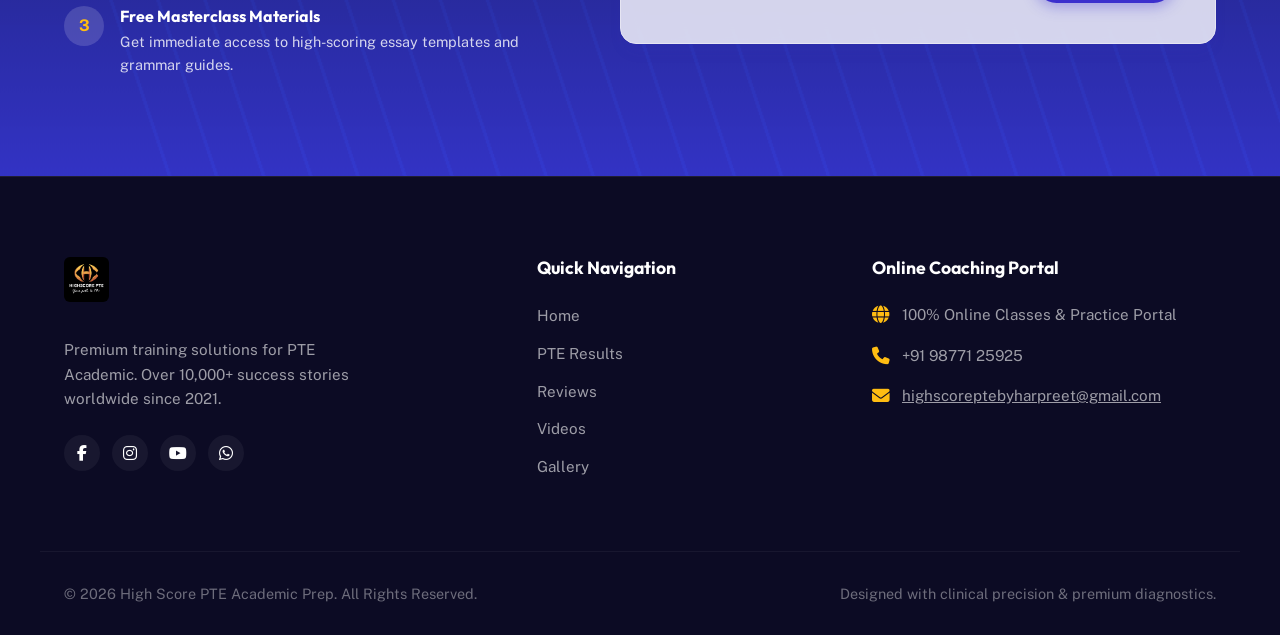
==== commit 8ef09c7e: "fix: Restore 100% exact original codebase with original classroom photos, 5 video testimonials, and " ====
--- a/index.html
+++ b/index.html
@@ -16,22 +16,16 @@
 </head>
 <body>
 
-  <!-- Top Contact Bar -->
-  <div class="top-contact-bar" style="background: var(--primary); color: white; text-align: center; padding: 8px 10px; font-size: 0.9rem; font-weight: 600; display: flex; justify-content: center; gap: 20px; align-items: center; z-index: 1001; position: relative; flex-wrap: wrap;">
-    <span><i class="fa-brands fa-whatsapp"></i> Call / WhatsApp: <a href="https://wa.me/918872664400" target="_blank" style="color: white; text-decoration: underline;">+91 88726 64400</a></span>
-    <span><i class="fa-brands fa-whatsapp"></i> <a href="https://wa.me/918360990936" target="_blank" style="color: white; text-decoration: underline;">+91 83609 90936</a></span>
-  </div>
-
   <!-- Header Navigation -->
   <header id="header">
     <div class="container">
       <a href="#home" class="logo">
-        <img src="logo.jpg" alt="High Score PTE" style="height: 45px; width: 45px; max-height: 45px; max-width: 45px; flex-shrink: 0; object-fit: cover; display: block; border-radius: 50%; border: 2px solid var(--primary-light); box-shadow: var(--shadow-sm);">
+        <img src="logo.jpg" alt="High Score PTE" style="height: 45px; max-height: 45px; width: auto; flex-shrink: 0; object-fit: contain; display: block; border-radius: 6px;">
       </a>
       <nav class="nav-links">
         <a href="#home" class="nav-link active">Home</a>
         <a href="#converter" class="nav-link">Score Guide</a>
-        <a href="#about" class="nav-link">About Mam</a>
+        <a href="#practice" class="nav-link">Practice Hub</a>
         <a href="#courses" class="nav-link">Courses</a>
         <a href="#pte-results" class="nav-link">PTE Results</a>
         <a href="#reviews" class="nav-link">Reviews</a>
@@ -50,38 +44,32 @@
   <section class="hero" id="home">
     <!-- Full-screen Background Slider -->
     <div class="hero-bg-slider">
-      <div class="slide active" style="background-image: url('student_success.jpg');"></div>
-      <div class="slide" style="background-image: url('student_study.jpg');"></div>
-      <div class="slide" style="background-image: url('student_classroom.jpg');"></div>
-      <div class="slide" style="background-image: url('student_campus.jpg');"></div>
+      <div class="slide active" style="background-image: url('student_success.png');"></div>
+      <div class="slide" style="background-image: url('student_study.png');"></div>
+      <div class="slide" style="background-image: url('student_classroom.png');"></div>
+      <div class="slide" style="background-image: url('student_campus.png');"></div>
     </div>
     <div class="hero-bg-overlay"></div>
     
     <div class="container hero-container-centered">
       <div class="hero-content-centered">
-        <span class="hero-badge"><i class="fa-solid fa-star"></i> Patiala's Premier Personal PTE Coach</span>
-        <h1 class="hero-title">Master the PTE Academic.<br>Unlock Your <span style="background: linear-gradient(135deg, #c084fc, #f472b6); -webkit-background-clip: text; -webkit-text-fill-color: transparent; font-weight: 800;">Global Destiny</span>.</h1>
+        <span class="hero-badge"><i class="fa-solid fa-star"></i> PTE Academic Specialists</span>
+        <h1 class="hero-title">Achieve Your Target PTE Score with Expert Guidance</h1>
         <p class="hero-desc">
-          Join Patiala's premium PTE training batches led by expert trainers. Get access to proven exam templates, real Pearson-like AI mock test portals, and personalized speaking diagnostics designed to guarantee your 79+ target score.
+          Get premium preparation with our online live batches, real computer-based mock tests, and smart AI grading systems. Your gateway to global education and migration starts here.
         </p>
-        
-        <div class="hero-actions" style="margin-top: 10px; margin-bottom: 35px; display: flex; gap: 16px; justify-content: center; flex-wrap: wrap;">
-          <a href="#booking" class="btn btn-primary" style="padding: 14px 32px; font-size: 1.1rem; border-radius: 50px; font-weight: 600; box-shadow: 0 8px 24px rgba(4, 107, 210, 0.35);">Book Free Demo Class</a>
-          <a href="#courses" class="btn btn-outline" style="padding: 14px 32px; font-size: 1.1rem; border-radius: 50px; font-weight: 600; background: rgba(255, 255, 255, 0.15); border: 2px solid white; color: white;">Explore Programs</a>
-        </div>
-
         <div class="hero-stats centered">
           <div class="stat-box">
-            <h3>99.2%</h3>
-            <p>Success Guarantee</p>
+            <h3>98.4%</h3>
+            <p>Pass Rate</p>
           </div>
           <div class="stat-box">
-            <h3>15k+</h3>
-            <p>Trained Globally</p>
+            <h3>12k+</h3>
+            <p>Students Trained</p>
           </div>
           <div class="stat-box">
-            <h3>8.5 Band</h3>
-            <p>Trainer Pedigree</p>
+            <h3>79+</h3>
+            <p>Average Target Band</p>
           </div>
         </div>
       </div>
@@ -386,149 +374,6 @@
     </div>
   </section>
 
-  <!-- Does This Sound Like Your PTE Prep? (Struggles Section) -->
-  <section class="pain-section reveal" id="pte-struggles" style="border-top: 1px solid var(--border-light); padding-top: var(--section-gap);">
-    <div class="container">
-      <h2 class="section-title">Struggling to Clear Your PTE Exam?</h2>
-      <p class="section-subtitle">Most students fail not due to poor English, but due to incorrect prep strategies. Identify your hurdle:</p>
-      
-      <div class="pain-grid">
-        <!-- Pain Card 1 -->
-        <div class="pain-card glass-panel">
-          <div class="pain-icon-wrapper"><i class="fa-solid fa-triangle-exclamation"></i></div>
-          <h3>Stuck at 58 or 64 Overall?</h3>
-          <p>Repeatedly missing your target score by just 1-2 points can be highly frustrating. Many students get trapped in this score plateau because they rely on generic online templates that the official Pearson grader has blacklisted or flags as repetitive.</p>
-        </div>
-
-        <!-- Pain Card 2 -->
-        <div class="pain-card glass-panel">
-          <div class="pain-icon-wrapper"><i class="fa-solid fa-microphone-slash"></i></div>
-          <h3>Fluency & Pronunciation Drops?</h3>
-          <p>Are your speaking marks fluctuating even when you speak clearly? The computer doesn't listen like a human—it scores you based on specific acoustic parameters. Lacking diagnostic clarity on your oral fluency means you are guessing instead of scoring.</p>
-        </div>
-
-        <!-- Pain Card 3 -->
-        <div class="pain-card glass-panel">
-          <div class="pain-icon-wrapper"><i class="fa-solid fa-gears"></i></div>
-          <h3>Unpredictable AI Scoring?</h3>
-          <p>Unlike IELTS, PTE scoring is integrated. A mistake in Repeat Sentence hurts both Listening and Speaking. Lacking a clear understanding of which question types carry the highest weight leads to wasted preparation time and low overall scores.</p>
-        </div>
-
-        <!-- Pain Card 4 -->
-        <div class="pain-card glass-panel">
-          <div class="pain-icon-wrapper"><i class="fa-solid fa-clock"></i></div>
-          <h3>Running Out of Time?</h3>
-          <p>Struggling to finish Reading blanks or Write Essay within the strict limit? Without specialized collocation strategies and grammatical shortcuts, reading the whole text word-for-word guarantees you run out of time on exam day.</p>
-        </div>
-      </div>
-    </div>
-  </section>
-
-  <!-- About Harpreet Mam Section (Expanded & Redesigned) -->
-  <section class="about-section reveal" id="about">
-    <div class="container about-grid">
-      <!-- Left Column: Image & Name -->
-      <div class="about-image" style="background: linear-gradient(135deg, rgba(4, 107, 210, 0.03), rgba(59, 130, 246, 0.03)); padding: 30px 20px 25px 20px; display: flex; flex-direction: column; align-items: center; justify-content: center; border-radius: var(--border-radius); text-align: center; border: 1px solid var(--border-light); box-shadow: var(--shadow-sm);">
-        <img src="assets/testimonials/harpreet_mam.png" alt="Ms. Harpreet Kaur - Certified PTE Coach" style="width: 100%; max-width: 280px; height: auto; display: block; border-radius: 50%; border: 4px solid var(--primary-light); box-shadow: var(--shadow-lg); transition: transform 0.4s ease;">
-        <h3 style="margin-top: 20px; font-size: 1.6rem; font-weight: 800; color: var(--text-main); font-family: var(--font-display);">Ms. Harpreet Kaur</h3>
-        <p style="margin: 4px 0 0 0; font-size: 0.85rem; font-weight: 700; color: var(--primary); text-transform: uppercase; letter-spacing: 1.5px;">Pearson Certified PTE Expert</p>
-        
-        <div class="about-badge-card" style="margin-top: 20px; padding: 12px 16px; background: white; border: 1px solid var(--border-light); border-radius: 10px; font-size: 0.85rem; color: var(--text-muted); font-weight: 600; width: 100%;">
-          <i class="fa-solid fa-certificate" style="color: var(--secondary); margin-right: 6px;"></i> Certified Pearson Assessor ID
-        </div>
-      </div>
-      <!-- Right Column: Content -->
-      <div class="about-content">
-        <span class="section-tag"><i class="fa-solid fa-laptop"></i> 100% Online Coaching Specialist</span>
-        <h2>Meet Patiala's Legendary PTE Coach</h2>
-        <p>
-          Ms. Harpreet Kaur is a world-class Pearson certified PTE coaching legend with over <strong>18+ years of teaching excellence, specializing in 100% online coaching</strong>. She has perfected the art of virtual training, decoding PTE evaluation algorithms to build the ultimate preparation roadmap.
-        </p>
-        <p>
-          Through daily live interactive batches, individual speaking feedback, and custom strategy plans, she makes online learning highly effective. She has helped over 5,000+ students worldwide score overall 79+ in their very first attempt.
-        </p>
-        
-        <!-- Highlight Card: Speaking Diagnostics -->
-        <div class="about-highlight-card">
-          <h4><i class="fa-solid fa-microphone-lines"></i> 1-on-1 Speaking Diagnostic Audits</h4>
-          <p>Unlike regular coaching centers, Ms. Harpreet conducts daily voice audits. She records your oral responses, highlighting pitch drops, incorrect pauses, and voice clarity issues that cause automated marks to drop, fixing them before exam day.</p>
-        </div>
-        
-        <!-- Credentials Bullet List -->
-        <div class="about-stats">
-          <div class="about-stat-item">
-            <div class="about-stat-icon"><i class="fa-solid fa-chalkboard-user"></i></div>
-            <div class="about-stat-info">
-              <h5>18+ Years Coaching</h5>
-              <p>PTE Exam Specialization</p>
-            </div>
-          </div>
-          <div class="about-stat-item">
-            <div class="about-stat-icon"><i class="fa-solid fa-award"></i></div>
-            <div class="about-stat-info">
-              <h5>90/90 Score Calibre</h5>
-              <p>Personal Exam Pedigree</p>
-            </div>
-          </div>
-          <div class="about-stat-item">
-            <div class="about-stat-icon"><i class="fa-solid fa-circle-check"></i></div>
-            <div class="about-stat-info">
-              <h5>Custom Templates</h5>
-              <p>100% Score Guaranteed</p>
-            </div>
-          </div>
-          <div class="about-stat-item">
-            <div class="about-stat-icon"><i class="fa-solid fa-display"></i></div>
-            <div class="about-stat-info">
-              <h5>100% Online Batches</h5>
-              <p>Live Interactive Classes</p>
-            </div>
-          </div>
-        </div>
-
-        <a href="#booking" class="btn btn-primary" style="padding: 14px 32px; border-radius: 50px; font-weight: 600; display: inline-flex; align-items: center; gap: 10px; margin-top: 10px;">Book a Free Session with Her <i class="fa-solid fa-arrow-right"></i></a>
-      </div>
-    </div>
-  </section>
-
-  <!-- Ms. Harpreet's Signature 4-Step Strategy Section -->
-  <section class="steps-section reveal" id="strategy" style="border-top: 1px solid var(--border-light); padding-top: var(--section-gap);">
-    <div class="container">
-      <h2 class="section-title">Our Signature 4-Step Strategy</h2>
-      <p class="section-subtitle">How we transform average English speakers into 79+ high scorers within weeks.</p>
-      
-      <div class="step-pipeline">
-        <!-- Step 1 -->
-        <div class="step-card glass-panel">
-          <div class="step-num">01</div>
-          <h3>Oral Diagnostic Audit</h3>
-          <p>We analyze your voice sample on pitch, oral fluency, and pronunciation using software parameters. We pinpoint exact acoustic errors before class begins.</p>
-        </div>
-
-        <!-- Step 2 -->
-        <div class="step-card glass-panel">
-          <div class="step-num">02</div>
-          <h3>Collocation Mastery</h3>
-          <p>Learn 150+ grammar shortcuts and collocations to solve Reading Blanks and Re-orders in under 30 seconds without reading full paragraphs.</p>
-        </div>
-
-        <!-- Step 3 -->
-        <div class="step-card glass-panel">
-          <div class="step-num">03</div>
-          <h3>Verified Grader Templates</h3>
-          <p>Deploy updated templates for Essay and Retell Lecture that bypass recent scoring updates and feed key vocab tokens directly into the algorithm.</p>
-        </div>
-
-        <!-- Step 4 -->
-        <div class="step-card glass-panel">
-          <div class="step-num">04</div>
-          <h3>Real Exam Simulation</h3>
-          <p>Practice on our customized AI exam portal with real questions and scoring analytics, ensuring absolute preparation and confidence.</p>
-        </div>
-      </div>
-    </div>
-  </section>
-
   <!-- Courses & Pricing Plan Section -->
   <section class="plans-section reveal" id="courses">
     <div class="container">
@@ -540,14 +385,14 @@
         <div class="plan-card glass-panel">
           <h3 class="plan-title">Regular Prep</h3>
           <p class="plan-desc">Comprehensive training for beginners seeking systematic foundations.</p>
-          <div class="plan-price">₹15,000</div>
+          <div class="plan-price">₹12,000 <span>/ 8 Weeks</span></div>
           <ul class="plan-features">
             <li><i class="fa-solid fa-circle-check"></i> Daily Live Concept Classes (2h)</li>
             <li><i class="fa-solid fa-circle-check"></i> 15 Full-length Mock Tests</li>
             <li><i class="fa-solid fa-circle-check"></i> Speaking feedback from certified tutors</li>
             <li><i class="fa-solid fa-circle-check"></i> Grammar & Vocabulary foundations</li>
           </ul>
-          <a href="javascript:void(0);" onclick="payNow('Regular Prep', 15000)" class="btn btn-outline" style="width: 100%;">Enroll Program</a>
+          <a href="#booking" class="btn btn-outline" style="width: 100%;">Enroll Program</a>
         </div>
 
         <!-- Plan 2 -->
@@ -555,28 +400,28 @@
           <span class="plan-badge">Most Popular</span>
           <h3 class="plan-title">Fast Track Bootcamp</h3>
           <p class="plan-desc">Intensive syllabus coverage for students with exams in 2-3 weeks.</p>
-          <div class="plan-price">₹8,000</div>
+          <div class="plan-price">₹8,000 <span>/ 4 Weeks</span></div>
           <ul class="plan-features">
             <li><i class="fa-solid fa-circle-check"></i> Dynamic exam templates & cheat codes</li>
             <li><i class="fa-solid fa-circle-check"></i> 10 Full AI Mock Tests</li>
             <li><i class="fa-solid fa-circle-check"></i> Speed preparation guides & strategies</li>
             <li><i class="fa-solid fa-circle-check"></i> One-on-one speaking mock evaluation</li>
           </ul>
-          <a href="javascript:void(0);" onclick="payNow('Fast Track Bootcamp', 8000)" class="btn btn-primary" style="width: 100%;">Enroll Program</a>
+          <a href="#booking" class="btn btn-primary" style="width: 100%;">Enroll Program</a>
         </div>
 
         <!-- Plan 3 -->
         <div class="plan-card glass-panel">
           <h3 class="plan-title">Weekend Masterclass</h3>
           <p class="plan-desc">Flexible classes customized for working professionals and students.</p>
-          <div class="plan-price">₹10,000</div>
+          <div class="plan-price">₹10,000 <span>/ 6 Weeks</span></div>
           <ul class="plan-features">
             <li><i class="fa-solid fa-circle-check"></i> Weekend live workshops (4h Sat/Sun)</li>
             <li><i class="fa-solid fa-circle-check"></i> 12 Mock Tests & AI analysis</li>
             <li><i class="fa-solid fa-circle-check"></i> Weekly group speaking assessments</li>
             <li><i class="fa-solid fa-circle-check"></i> Portal access for materials</li>
           </ul>
-          <a href="javascript:void(0);" onclick="payNow('Weekend Masterclass', 10000)" class="btn btn-outline" style="width: 100%;">Enroll Program</a>
+          <a href="#booking" class="btn btn-outline" style="width: 100%;">Enroll Program</a>
         </div>
       </div>
     </div>
@@ -772,55 +617,68 @@
       <h2 class="section-title">Video Success Stories</h2>
       <p class="section-subtitle">Listen to our students share their preparation experience and strategies.</p>
       
-      <div class="videos-grid" style="grid-template-columns: repeat(auto-fit, minmax(260px, 1fr)); max-width: 1200px; margin: 0 auto; gap: 24px;">
-        <!-- Video Player 1 -->
+      <div class="videos-grid">
+        <!-- Video Player 1 (New Edited Testimonial) -->
         <div class="video-card glass-panel">
           <div class="video-container">
-            <video class="testimonial-video" src="assets/testimonials/video_testimonial_1.mp4" poster="assets/testimonials/video_thumb_1.jpg" preload="metadata" controls playsinline></video>
+            <video class="testimonial-video" src="assets/testimonials/video_testimonial_1.mp4" controls preload="metadata" playsinline></video>
             <div class="video-overlay">
               <div class="play-btn">
                 <i class="fa-solid fa-play"></i>
               </div>
-              <p class="video-title">PTE Academic Student Review - 1</p>
-            </div>
-          </div>
-        </div>
-        
-        <!-- Video Player 2 -->
+              <p class="video-title">Student Testimonial Video 1</p>
+            </div>
+          </div>
+        </div>
+        
+        <!-- Video Player 2 (New Edited Testimonial) -->
         <div class="video-card glass-panel">
           <div class="video-container">
-            <video class="testimonial-video" src="assets/testimonials/video_testimonial_2.mp4" poster="assets/testimonials/video_thumb_2.jpg" preload="metadata" controls playsinline></video>
+            <video class="testimonial-video" src="assets/testimonials/video_testimonial_2.mp4" controls preload="metadata" playsinline></video>
             <div class="video-overlay">
               <div class="play-btn">
                 <i class="fa-solid fa-play"></i>
               </div>
-              <p class="video-title">PTE Academic Student Review - 2</p>
-            </div>
-          </div>
-        </div>
-
-        <!-- Video Player 3 -->
+              <p class="video-title">Student Testimonial Video 2</p>
+            </div>
+          </div>
+        </div>
+        
+        <!-- Video Player 3 (Original Video) -->
         <div class="video-card glass-panel">
           <div class="video-container">
-            <video class="testimonial-video" src="assets/testimonials/08_video_testimonial.mp4" poster="assets/testimonials/video_thumb_3.jpg" preload="metadata" controls playsinline></video>
+            <video class="testimonial-video" src="assets/testimonials/08_video_testimonial.mp4" controls preload="metadata" playsinline></video>
             <div class="video-overlay">
               <div class="play-btn">
                 <i class="fa-solid fa-play"></i>
               </div>
-              <p class="video-title">PTE Strategy & Speaking Review</p>
-            </div>
-          </div>
-        </div>
-
-        <!-- Video Player 4 -->
+              <p class="video-title">PTE Success Review 1</p>
+            </div>
+          </div>
+        </div>
+        
+        <!-- Video Player 4 (Original Video) -->
         <div class="video-card glass-panel">
           <div class="video-container">
-            <video class="testimonial-video" src="assets/testimonials/09_video_testimonial.mp4" poster="assets/testimonials/video_thumb_4.jpg" preload="metadata" controls playsinline></video>
+            <video class="testimonial-video" src="assets/testimonials/09_video_testimonial.mp4" controls preload="metadata" playsinline></video>
             <div class="video-overlay">
               <div class="play-btn">
                 <i class="fa-solid fa-play"></i>
               </div>
-              <p class="video-title">PTE 79+ Achiever Journey Review</p>
+              <p class="video-title">PTE Success Review 2</p>
+            </div>
+          </div>
+        </div>
+        
+        <!-- Video Player 5 (Original Video) -->
+        <div class="video-card glass-panel">
+          <div class="video-container">
+            <video class="testimonial-video" src="assets/testimonials/10_video_testimonial_noel.mp4" controls preload="metadata" playsinline></video>
+            <div class="video-overlay">
+              <div class="play-btn">
+                <i class="fa-solid fa-play"></i>
+              </div>
+              <p class="video-title">Noel's Journey to 79+</p>
             </div>
           </div>
         </div>
@@ -1006,7 +864,7 @@
     <div class="container footer-grid">
       <div class="footer-about">
         <a href="#home" class="logo" style="margin-bottom: 20px; display: inline-flex;">
-          <img src="logo.jpg" alt="High Score PTE" style="height: 45px; width: 45px; max-height: 45px; max-width: 45px; flex-shrink: 0; object-fit: cover; display: block; border-radius: 50%; border: 2px solid var(--primary-light); box-shadow: var(--shadow-sm);">
+          <img src="logo.jpg" alt="High Score PTE" style="height: 45px; max-height: 45px; width: auto; flex-shrink: 0; object-fit: contain; display: block; border-radius: 6px;">
         </a>
         <p>Premium training solutions for PTE Academic. Over 10,000+ success stories worldwide since 2021.</p>
         <div class="social-links">
@@ -1020,7 +878,6 @@
         <h4>Quick Navigation</h4>
         <ul>
           <li><a href="#home">Home</a></li>
-          <li><a href="#about">About Mam</a></li>
           <li><a href="#pte-results">PTE Results</a></li>
           <li><a href="#reviews">Reviews</a></li>
           <li><a href="#videos">Videos</a></li>
@@ -1035,8 +892,8 @@
             <span>100% Online Classes & Practice Portal</span>
           </li>
           <li>
-            <i class="fa-brands fa-whatsapp"></i>
-            <span><a href="https://wa.me/918872664400" target="_blank" style="color: inherit; text-decoration: underline;">+91 88726 64400</a> &nbsp;|&nbsp; <a href="https://wa.me/918360990936" target="_blank" style="color: inherit; text-decoration: underline;">+91 83609 90936</a></span>
+            <i class="fa-solid fa-phone"></i>
+            <span>+91 98771 25925</span>
           </li>
           <li>
             <i class="fa-solid fa-envelope"></i>
@@ -1045,20 +902,13 @@
         </ul>
       </div>
     </div>
-    <div class="container footer-bottom" style="display: flex; flex-direction: column; align-items: center; gap: 10px;">
+    <div class="container footer-bottom">
       <p>&copy; 2026 High Score PTE Academic Prep. All Rights Reserved.</p>
-      <div class="policy-links" style="display: flex; gap: 15px; flex-wrap: wrap; justify-content: center; font-size: 0.85rem; margin: 5px 0;">
-        <a href="terms.html" style="color: rgba(255,255,255,0.6); text-decoration: none; transition: color 0.3s;" onmouseover="this.style.color='#ffffff'" onmouseout="this.style.color='rgba(255,255,255,0.6)'">Terms & Conditions</a>
-        <span style="color: rgba(255,255,255,0.3)">|</span>
-        <a href="privacy.html" style="color: rgba(255,255,255,0.6); text-decoration: none; transition: color 0.3s;" onmouseover="this.style.color='#ffffff'" onmouseout="this.style.color='rgba(255,255,255,0.6)'">Privacy Policy</a>
-        <span style="color: rgba(255,255,255,0.3)">|</span>
-        <a href="refund.html" style="color: rgba(255,255,255,0.6); text-decoration: none; transition: color 0.3s;" onmouseover="this.style.color='#ffffff'" onmouseout="this.style.color='rgba(255,255,255,0.6)'">Refund & Cancellation Policy</a>
-      </div>
       <p>Designed with clinical precision & premium diagnostics.</p>
     </div>
   </footer>
 
   <!-- App logic script -->
-  <script src="app.js?v=3"></script>
+  <script src="app.js?v=5"></script>
 </body>
 </html>
--- a/style.css
+++ b/style.css
@@ -2,20 +2,20 @@
 @import url('https://fonts.googleapis.com/css2?family=Outfit:wght@400;500;600;700;800&family=Public+Sans:wght@300;400;500;600;700&display=swap');
 
 :root {
-  /* Colors aligned with brainyogaacademy.com (Royal Blue & Teal) */
-  --primary: #046bd2;
-  --primary-light: #3b82f6;
-  --primary-dark: #035fa3;
-  --secondary: #106f8d;
-  --secondary-hover: #0d5870;
-  --bg-main: #f8fafc;
+  /* Colors */
+  --primary: #3b2fcd;
+  --primary-light: #5a4ee4;
+  --primary-dark: #271db3;
+  --secondary: #ffbd12;
+  --secondary-hover: #e0a30b;
+  --bg-main: #fcfcff;
   --bg-card: #ffffff;
-  --text-main: #0f172a;
-  --text-muted: #475569;
-  --border-light: #e2e8f0;
-  --shadow-sm: 0 4px 6px -1px rgba(4, 107, 210, 0.03), 0 2px 4px -1px rgba(4, 107, 210, 0.02);
-  --shadow-md: 0 10px 15px -3px rgba(4, 107, 210, 0.05), 0 4px 6px -2px rgba(4, 107, 210, 0.02);
-  --shadow-lg: 0 20px 25px -5px rgba(4, 107, 210, 0.08), 0 10px 10px -5px rgba(4, 107, 210, 0.03);
+  --text-main: #0c0b24;
+  --text-muted: #53526c;
+  --border-light: #e6e5f3;
+  --shadow-sm: 0 4px 6px -1px rgba(59, 47, 205, 0.05), 0 2px 4px -1px rgba(59, 47, 205, 0.03);
+  --shadow-md: 0 10px 15px -3px rgba(59, 47, 205, 0.08), 0 4px 6px -2px rgba(59, 47, 205, 0.04);
+  --shadow-lg: 0 20px 25px -5px rgba(59, 47, 205, 0.12), 0 10px 10px -5px rgba(59, 47, 205, 0.04);
   --success: #10b981;
   --danger: #ef4444;
 
@@ -39,11 +39,10 @@
 
 body {
   font-family: var(--font-body);
+  background-color: var(--bg-main);
   color: var(--text-main);
   line-height: 1.6;
   overflow-x: hidden;
-  background-color: var(--bg-main);
-  position: relative;
 }
 
 h1, h2, h3, h4, h5, h6 {
@@ -676,11 +675,7 @@
 }
 
 .tab-btn:hover {
-.plan-card:hover {
-  transform: translateY(-8px);
-  box-shadow: var(--shadow-lg);
   border-color: var(--primary-light);
-}
   color: var(--primary);
 }
 
@@ -1020,7 +1015,11 @@
   transition: all 0.3s cubic-bezier(0.4, 0, 0.2, 1);
 }
 
-  border-color: var(--primary-light);
+.plan-card:hover {
+  transform: translateY(-8px);
+  box-shadow: var(--shadow-lg);
+  border-color: rgba(59, 47, 205, 0.2);
+}
 
 .plan-badge {
   position: absolute;
@@ -1508,9 +1507,9 @@
 
 /* Scroll Reveal CSS */
 .reveal {
-  opacity: 1;
-  transform: translateY(0);
-  transition: opacity 0.6s ease, transform 0.6s ease;
+  opacity: 0;
+  transform: translateY(30px);
+  transition: opacity 1s cubic-bezier(0.4, 0, 0.2, 1), transform 1s cubic-bezier(0.4, 0, 0.2, 1);
 }
 
 .reveal.reveal-active {
@@ -1787,7 +1786,6 @@
   width: max-content;
   gap: 24px;
   animation: scrollMarquee 30s linear infinite;
-  will-change: transform;
 }
 
 .marquee-card {
@@ -1842,130 +1840,15 @@
 
 @keyframes scrollMarquee {
   0% {
-    transform: translate3d(0, 0, 0);
+    transform: translateX(0);
   }
   100% {
-    transform: translate3d(-50%, 0, 0);
+    transform: translateX(-50%);
   }
 }
 
 .hero-marquee:hover .marquee-track {
   animation-play-state: paused;
-}
-
-/* ==========================================================================
-   ABOUT INSTRUCTOR SECTION
-   ========================================================================== */
-.about-section {
-  padding: var(--section-gap) 0;
-  background-color: transparent;
-  border-top: 1px solid var(--border-light);
-}
-.about-grid {
-  display: grid;
-  grid-template-columns: 1fr 1.2fr;
-  gap: 50px;
-  align-items: center;
-}
-.about-image {
-  position: relative;
-  border-radius: var(--border-radius);
-  overflow: hidden;
-  box-shadow: var(--shadow-lg);
-  border: 1px solid var(--border-light);
-}
-.about-image img {
-  width: 100%;
-  height: auto;
-  display: block;
-  object-fit: cover;
-  transition: transform 0.4s ease;
-}
-.about-image:hover img {
-  transform: scale(1.03);
-}
-.about-image-overlay {
-  position: absolute;
-  bottom: 0;
-  left: 0;
-  right: 0;
-  background: linear-gradient(to top, rgba(12, 11, 36, 0.85), transparent);
-  padding: 20px;
-  color: white;
-}
-.about-image-overlay h4 {
-  margin: 0;
-  font-size: 1.25rem;
-}
-.about-image-overlay p {
-  margin: 5px 0 0 0;
-  font-size: 0.9rem;
-  color: rgba(255, 255, 255, 0.8);
-}
-.about-content span {
-  display: inline-flex;
-  align-items: center;
-  gap: 6px;
-  background-color: rgba(59, 47, 205, 0.1);
-  color: var(--primary);
-  padding: 6px 14px;
-  border-radius: 30px;
-  font-size: 0.85rem;
-  font-weight: 600;
-  margin-bottom: 20px;
-  border: 1px solid rgba(59, 47, 205, 0.2);
-}
-.about-content h2 {
-  font-size: 2.5rem;
-  font-weight: 800;
-  color: var(--text-dark);
-  margin: 10px 0 20px 0;
-  line-height: 1.2;
-}
-.about-content h2 span {
-  color: var(--primary);
-  padding: 0;
-  font-size: inherit;
-  font-weight: inherit;
-}
-.about-content p {
-  font-size: 1.1rem;
-  line-height: 1.7;
-  color: var(--text-main);
-  margin-bottom: 20px;
-}
-.about-stats {
-  display: grid;
-  grid-template-columns: repeat(2, 1fr);
-  gap: 20px;
-  margin-bottom: 35px;
-}
-.about-stat-item {
-  display: flex;
-  align-items: center;
-  gap: 12px;
-}
-.about-stat-icon {
-  width: 40px;
-  height: 40px;
-  border-radius: 50%;
-  background: rgba(59, 47, 205, 0.1);
-  display: flex;
-  align-items: center;
-  justify-content: center;
-  color: var(--primary);
-  font-size: 1.1rem;
-}
-.about-stat-info h5 {
-  margin: 0;
-  font-size: 1rem;
-  font-weight: 700;
-  color: var(--text-dark);
-}
-.about-stat-info p {
-  margin: 0;
-  font-size: 0.85rem;
-  color: var(--text-main);
 }
 
 /* ==========================================================================
@@ -1973,7 +1856,7 @@
    ========================================================================== */
 .results-section {
   padding: var(--section-gap) 0;
-  background-color: transparent;
+  background-color: var(--bg-main);
 }
 .results-grid {
   display: grid;
@@ -2036,7 +1919,7 @@
    ========================================================================== */
 .reviews-section {
   padding: var(--section-gap) 0;
-  background-color: transparent;
+  background-color: #f7f6ff;
   border-top: 1px solid var(--border-light);
   border-bottom: 1px solid var(--border-light);
 }
@@ -2161,11 +2044,11 @@
    ========================================================================== */
 .videos-section {
   padding: var(--section-gap) 0;
-  background-color: transparent;
+  background-color: var(--bg-main);
 }
 .videos-grid {
   display: grid;
-  grid-template-columns: repeat(auto-fit, minmax(260px, 1fr));
+  grid-template-columns: repeat(3, 1fr);
   gap: 30px;
 }
 .video-card {
@@ -2248,7 +2131,7 @@
    ========================================================================== */
 .gallery-section {
   padding: var(--section-gap) 0;
-  background-color: transparent;
+  background-color: #f7f6ff;
   border-top: 1px solid var(--border-light);
 }
 .gallery-grid {
@@ -2339,30 +2222,10 @@
 
 @media (max-width: 768px) {
   .results-grid {
-    display: flex;
-    overflow-x: auto;
-    scroll-snap-type: x mandatory;
-    gap: 16px;
-    padding: 10px 20px 20px 20px;
-    margin: 0 -20px;
-    scroll-behavior: smooth;
-    -webkit-overflow-scrolling: touch;
-  }
-  .results-grid::-webkit-scrollbar {
-    height: 6px;
-  }
-  .results-grid::-webkit-scrollbar-track {
-    background: rgba(0, 0, 0, 0.05);
-    border-radius: 10px;
-  }
-  .results-grid::-webkit-scrollbar-thumb {
-    background: var(--primary-light);
-    border-radius: 10px;
-  }
-  .results-grid .result-card {
-    flex: 0 0 82%;
-    scroll-snap-align: start;
-    margin-bottom: 0;
+    grid-template-columns: 1fr;
+  }
+  .pte-results-grid {
+    grid-template-columns: 1fr;
   }
   .review-card {
     flex: 0 0 100%;
@@ -2376,30 +2239,7 @@
     font-size: 0.8rem;
   }
   .videos-grid {
-    display: flex;
-    overflow-x: auto;
-    scroll-snap-type: x mandatory;
-    gap: 16px;
-    padding: 10px 20px 20px 20px;
-    margin: 0 -20px;
-    scroll-behavior: smooth;
-    -webkit-overflow-scrolling: touch;
-  }
-  .videos-grid::-webkit-scrollbar {
-    height: 6px;
-  }
-  .videos-grid::-webkit-scrollbar-track {
-    background: rgba(0, 0, 0, 0.05);
-    border-radius: 10px;
-  }
-  .videos-grid::-webkit-scrollbar-thumb {
-    background: var(--primary-light);
-    border-radius: 10px;
-  }
-  .videos-grid .video-card {
-    flex: 0 0 82%;
-    scroll-snap-align: start;
-    margin-bottom: 0;
+    grid-template-columns: 1fr;
   }
   .gallery-grid {
     grid-template-columns: 1fr;
@@ -2407,722 +2247,4 @@
   .gallery-item {
     height: 280px;
   }
-  .plans-grid {
-    display: flex;
-    overflow-x: auto;
-    scroll-snap-type: x mandatory;
-    gap: 16px;
-    padding: 10px 20px 20px 20px;
-    margin: 0 -20px;
-    scroll-behavior: smooth;
-    -webkit-overflow-scrolling: touch;
-  }
-  .plans-grid::-webkit-scrollbar {
-    height: 6px;
-  }
-  .plans-grid::-webkit-scrollbar-track {
-    background: rgba(0, 0, 0, 0.05);
-    border-radius: 10px;
-  }
-  .plans-grid::-webkit-scrollbar-thumb {
-    background: var(--primary-light);
-    border-radius: 10px;
-  }
-  .plans-grid .plan-card {
-    flex: 0 0 82%;
-    scroll-snap-align: start;
-    margin-bottom: 0;
-  }
-  .hero-content-centered {
-    padding: 30px 20px;
-    border-radius: 20px;
-    margin: 0 10px;
-  }
-  .hero-content-centered .hero-title {
-    font-size: 2.2rem;
-    line-height: 1.3;
-  }
-  .hero-content-centered .hero-desc {
-    font-size: 1rem;
-    margin-bottom: 24px;
-  }
-  .about-grid {
-    grid-template-columns: 1fr;
-    gap: 30px;
-  }
-  .about-content h2 {
-    font-size: 2rem;
-  }
-}
-
-/* Premium Clean Section Backings for High Legibility & Elegant Contrast */
-.score-section {
-  background-color: #f0f5fa !important;
-}
-.pain-section {
-  background-color: #e8f8fc !important;
-}
-.about-section {
-  background-color: #f5f3ff !important;
-}
-.plans-section {
-  background-color: #fdf8e6 !important;
-}
-.results-section {
-  background-color: #e8f8fc !important;
-}
-.reviews-section {
-  background-color: #f0f5fa !important;
-}
-.videos-section {
-  background-color: #f5f3ff !important;
-}
-.gallery-section {
-  background-color: #fdf8e6 !important;
-}
-
-
-
-
-
-footer {
-  background-color: rgba(12, 11, 36, 0.9) !important;
-  backdrop-filter: blur(10px);
-  -webkit-backdrop-filter: blur(10px);
-}
-
-/* ==========================================================================
-   RESULTS FILTER & PREMIUM FRAMES (POLISH)
-   ========================================================================== */
-
-/* Results Filter Bar */
-.results-filter-bar {
-  display: flex;
-  justify-content: center;
-  align-items: center;
-  flex-wrap: wrap;
-  gap: 12px;
-  margin-bottom: 40px;
-}
-
-.results-filter-bar .filter-btn {
-  padding: 10px 22px;
-  border-radius: 30px;
-  font-family: var(--font-display);
-  font-weight: 600;
-  font-size: 0.9rem;
-  cursor: pointer;
-  background: white;
-  border: 1px solid var(--border-light);
-  color: var(--text-muted);
-  box-shadow: var(--shadow-sm);
-  transition: all 0.3s cubic-bezier(0.16, 1, 0.3, 1);
-}
-
-.results-filter-bar .filter-btn:hover {
-  background: #f4f3fb;
-  color: var(--primary);
-  border-color: var(--primary-light);
-  transform: translateY(-2px);
-}
-
-.results-filter-bar .filter-btn.active {
-  background: linear-gradient(135deg, var(--primary), var(--primary-light));
-  color: white;
-  border-color: transparent;
-  box-shadow: 0 4px 15px rgba(59, 47, 205, 0.25);
-}
-
-/* Redesigned Premium Result Cards with Certificate Mockup Frame */
-.results-grid .result-card {
-  display: flex;
-  flex-direction: column;
-  padding: 16px;
-  background: rgba(255, 255, 255, 0.85);
-  border: 1px solid rgba(255, 255, 255, 0.6);
-  border-radius: 20px;
-  box-shadow: 0 10px 30px rgba(59, 47, 205, 0.04);
-  transition: opacity 0.35s ease, transform 0.35s cubic-bezier(0.16, 1, 0.3, 1), box-shadow 0.4s ease, border-color 0.4s ease;
-  overflow: hidden;
-  cursor: pointer;
-}
-
-.results-grid .result-card:hover {
-  transform: translateY(-8px) scale(1.02);
-  border-color: var(--primary-light);
-  box-shadow: 0 15px 35px rgba(59, 47, 205, 0.15);
-}
-
-/* Image Wrapper as an elegant Document Mounting Frame */
-.results-grid .result-image-wrapper {
-  position: relative;
-  width: 100%;
-  aspect-ratio: 4 / 3;
-  background: radial-gradient(circle at center, #ffffff 0%, #f8f7fc 100%);
-  border: 1px dashed rgba(59, 47, 205, 0.15);
-  border-radius: 12px;
-  padding: 14px;
-  display: flex;
-  align-items: center;
-  justify-content: center;
-  overflow: hidden;
-  box-shadow: inset 0 2px 8px rgba(0, 0, 0, 0.02);
-}
-
-/* Browser-like Header Dots for Card Frames */
-.card-dots {
-  position: absolute;
-  top: 8px;
-  left: 12px;
-  display: flex;
-  gap: 5px;
-  z-index: 4;
-}
-
-.card-dot {
-  width: 7px;
-  height: 7px;
-  border-radius: 50%;
-}
-
-.dot-red { background-color: #ef4444; opacity: 0.6; }
-.dot-yellow { background-color: #f59e0b; opacity: 0.6; }
-.dot-green { background-color: #10b981; opacity: 0.6; }
-
-/* Image inside the frame, looking like a physical document */
-.results-grid .result-image-wrapper img {
-  max-width: 100%;
-  max-height: 100%;
-  width: auto;
-  height: auto;
-  object-fit: contain;
-  border-radius: 6px;
-  box-shadow: 0 4px 15px rgba(12, 11, 36, 0.08);
-  border: 1px solid rgba(12, 11, 36, 0.03);
-  transition: transform 0.5s cubic-bezier(0.16, 1, 0.3, 1);
-}
-
-.results-grid .result-card:hover .result-image-wrapper img {
-  transform: scale(1.04);
-}
-
-/* Zoom Overlay */
-.zoom-overlay {
-  position: absolute;
-  top: 0;
-  left: 0;
-  width: 100%;
-  height: 100%;
-  background: rgba(12, 11, 36, 0.45);
-  backdrop-filter: blur(2px);
-  -webkit-backdrop-filter: blur(2px);
-  display: flex;
-  align-items: center;
-  justify-content: center;
-  opacity: 0;
-  transition: opacity 0.3s ease;
-  z-index: 3;
-}
-
-.results-grid .result-card:hover .zoom-overlay,
-.review-card:hover .zoom-overlay {
-  opacity: 1;
-}
-
-.zoom-icon {
-  width: 46px;
-  height: 46px;
-  border-radius: 50%;
-  background: rgba(255, 255, 255, 0.95);
-  color: var(--primary);
-  display: flex;
-  align-items: center;
-  justify-content: center;
-  font-size: 1.2rem;
-  box-shadow: 0 4px 15px rgba(0, 0, 0, 0.15);
-  transform: scale(0.8);
-  transition: all 0.3s cubic-bezier(0.16, 1, 0.3, 1);
-}
-
-.results-grid .result-card:hover .zoom-icon,
-.review-card:hover .zoom-icon {
-  transform: scale(1);
-}
-
-/* Card Tags */
-.card-tag {
-  position: absolute;
-  bottom: 8px;
-  right: 8px;
-  background: rgba(12, 11, 36, 0.75);
-  backdrop-filter: blur(4px);
-  color: white;
-  font-size: 0.7rem;
-  font-weight: 700;
-  padding: 4px 8px;
-  border-radius: 4px;
-  display: inline-flex;
-  align-items: center;
-  gap: 4px;
-  letter-spacing: 0.5px;
-  z-index: 4;
-  text-transform: uppercase;
-}
-
-.card-tag.gold-tag {
-  background: rgba(217, 119, 6, 0.85);
-  border: 1px solid rgba(251, 191, 36, 0.3);
-}
-
-.card-tag.core-tag {
-  background: rgba(16, 185, 129, 0.85);
-}
-
-.card-tag.academic-tag {
-  background: rgba(59, 47, 205, 0.85);
-}
-
-/* Card Badge/Footer details */
-.results-grid .result-badge {
-  display: flex;
-  flex-direction: column;
-  align-items: center;
-  gap: 8px;
-  padding: 8px 0 0 0;
-  background: transparent;
-  border-top: none;
-  width: 100%;
-}
-
-.result-student-name {
-  font-family: var(--font-display);
-  font-weight: 700;
-  font-size: 1.15rem;
-  color: var(--text-main);
-  text-align: center;
-}
-
-.result-score-tag {
-  display: inline-flex;
-  align-items: center;
-  justify-content: center;
-  padding: 6px 14px;
-  border-radius: 20px;
-  font-size: 0.8rem;
-  font-weight: 700;
-  background: #f4f3fb;
-  color: var(--text-muted);
-  border: 1px solid var(--border-light);
-  width: 100%;
-  text-align: center;
-}
-
-.result-score-tag.perfect {
-  background: linear-gradient(135deg, #f59e0b, #d97706);
-  color: white;
-  border-color: transparent;
-  box-shadow: 0 4px 10px rgba(245, 158, 11, 0.15);
-}
-
-.result-score-tag.core {
-  background: linear-gradient(135deg, #10b981, #059669);
-  color: white;
-  border-color: transparent;
-  box-shadow: 0 4px 10px rgba(16, 185, 129, 0.15);
-}
-
-/* ==========================================================================
-   GOOGLE REVIEWS & CLASSROOM GALLERY REFINEMENTS
-   ========================================================================== */
-
-/* Review card zoom capability */
-.review-card {
-  cursor: pointer;
-  transition: all 0.4s cubic-bezier(0.16, 1, 0.3, 1) !important;
-}
-
-.review-card:hover {
-  transform: translateY(-8px) scale(1.01);
-  box-shadow: var(--shadow-lg);
-  border-color: var(--primary-light);
-}
-
-.review-image-container {
-  position: relative;
-}
-
-/* Classroom Gallery Polish */
-.gallery-grid .gallery-item {
-  cursor: pointer;
-}
-
-.gallery-grid .gallery-item .gallery-overlay i {
-  font-size: 2.5rem;
-  color: white;
-  margin-bottom: 0;
-  background: rgba(255, 255, 255, 0.25);
-  width: 60px;
-  height: 60px;
-  border-radius: 50%;
-  display: inline-flex;
-  align-items: center;
-  justify-content: center;
-  box-shadow: 0 4px 15px rgba(0, 0, 0, 0.15);
-  transition: transform 0.3s ease;
-}
-
-.gallery-grid .gallery-item:hover .gallery-overlay i {
-  transform: scale(1.15) rotate(90deg);
-}
-
-.gallery-grid .gallery-item .overlay-content {
-  display: flex;
-  flex-direction: column;
-  align-items: center;
-  gap: 12px;
-}
-
-/* ==========================================================================
-   GLOBAL LIGHTBOX MODAL STYLING
-   ========================================================================== */
-.lightbox-modal {
-  position: fixed;
-  top: 0;
-  left: 0;
-  width: 100%;
-  height: 100%;
-  background: rgba(12, 11, 36, 0.85);
-  backdrop-filter: blur(15px);
-  -webkit-backdrop-filter: blur(15px);
-  display: flex;
-  align-items: center;
-  justify-content: center;
-  z-index: 9999;
-  opacity: 0;
-  pointer-events: none;
-  transition: opacity 0.35s cubic-bezier(0.16, 1, 0.3, 1);
-}
-
-.lightbox-modal.active {
-  opacity: 1;
-  pointer-events: auto;
-}
-
-.lightbox-close {
-  position: absolute;
-  top: 24px;
-  right: 24px;
-  background: rgba(255, 255, 255, 0.1);
-  color: white;
-  border: 1px solid rgba(255, 255, 255, 0.15);
-  width: 50px;
-  height: 50px;
-  border-radius: 50%;
-  display: flex;
-  align-items: center;
-  justify-content: center;
-  font-size: 1.4rem;
-  cursor: pointer;
-  box-shadow: 0 4px 15px rgba(0,0,0,0.1);
-  transition: all 0.3s cubic-bezier(0.16, 1, 0.3, 1);
-  z-index: 10001;
-}
-
-.lightbox-close:hover {
-  background: white;
-  color: var(--text-main);
-  transform: rotate(90deg) scale(1.05);
-  box-shadow: 0 4px 20px rgba(255, 255, 255, 0.4);
-}
-
-.lightbox-content-wrapper {
-  max-width: 90%;
-  max-height: 85vh;
-  display: flex;
-  flex-direction: column;
-  align-items: center;
-  gap: 16px;
-  transform: scale(0.92);
-  transition: transform 0.35s cubic-bezier(0.16, 1, 0.3, 1);
-  z-index: 10000;
-}
-
-.lightbox-modal.active .lightbox-content-wrapper {
-  transform: scale(1);
-}
-
-.lightbox-media {
-  max-width: 100%;
-  max-height: 75vh;
-  border-radius: 12px;
-  box-shadow: 0 10px 40px rgba(0, 0, 0, 0.5);
-  border: 1px solid rgba(255, 255, 255, 0.15);
-  object-fit: contain;
-  background: white;
-}
-
-.lightbox-caption {
-  font-family: var(--font-display);
-  font-weight: 600;
-  font-size: 1.15rem;
-  color: white;
-  text-align: center;
-  text-shadow: 0 2px 8px rgba(0, 0, 0, 0.6);
-  max-width: 600px;
-}
-
-/* ==========================================================================
-   RANGE SLIDER MOCKUP (PROGRESS FILL)
-   ========================================================================== */
-input[type=range].score-slider {
-  background: linear-gradient(to right, var(--primary) 0%, var(--primary) 68.75%, var(--border-light) 68.75%, var(--border-light) 100%);
-  border: 1px solid var(--border-light);
-  box-shadow: inset 0 1px 3px rgba(0,0,0,0.05);
-  transition: background 0.15s ease;
-}
-
-@media (max-width: 991px) {
-  .results-grid {
-    grid-template-columns: repeat(2, 1fr);
-  }
-}
-
-@media (max-width: 576px) {
-  .results-grid {
-    grid-template-columns: 1fr;
-  }
-  .results-filter-bar {
-    gap: 8px;
-  }
-  .results-filter-bar .filter-btn {
-    padding: 8px 16px;
-    font-size: 0.8rem;
-  }
-}
-
-/* ==========================================================================
-   PTE STRUGGLES & STEP-PIPELINE (POLISHED SECTIONS)
-   ========================================================================== */
-
-/* PTE struggles section */
-.pain-section {
-  padding: var(--section-gap) 0;
-}
-
-.pain-grid {
-  display: grid;
-  grid-template-columns: repeat(2, 1fr);
-  gap: 28px;
-  margin-top: 45px;
-}
-
-.pain-card {
-  display: flex;
-  flex-direction: column;
-  padding: 30px;
-  background: white;
-  border: 1px solid var(--border-light);
-  border-radius: var(--border-radius);
-  box-shadow: var(--shadow-sm);
-  transition: all 0.35s cubic-bezier(0.16, 1, 0.3, 1);
-  position: relative;
-  overflow: hidden;
-}
-
-.pain-card::before {
-  content: "";
-  position: absolute;
-  top: 0;
-  left: 0;
-  width: 4px;
-  height: 100%;
-  background: var(--danger);
-  opacity: 0.8;
-}
-
-.pain-card:hover {
-  transform: translateY(-5px);
-  box-shadow: var(--shadow-md);
-  border-color: rgba(239, 68, 68, 0.2);
-}
-
-.pain-icon-wrapper {
-  width: 50px;
-  height: 50px;
-  border-radius: 50%;
-  background: rgba(239, 68, 68, 0.08);
-  color: var(--danger);
-  display: flex;
-  align-items: center;
-  justify-content: center;
-  font-size: 1.3rem;
-  margin-bottom: 20px;
-}
-
-.pain-card h3 {
-  font-family: var(--font-display);
-  font-weight: 700;
-  font-size: 1.25rem;
-  color: var(--text-main);
-  margin-bottom: 12px;
-}
-
-.pain-card p {
-  font-size: 0.95rem;
-  color: var(--text-muted);
-  line-height: 1.6;
-}
-
-/* About Section Highlights */
-.section-tag {
-  display: inline-flex;
-  align-items: center;
-  gap: 6px;
-  color: var(--primary);
-  font-weight: 700;
-  font-size: 0.85rem;
-  text-transform: uppercase;
-  letter-spacing: 1.2px;
-  margin-bottom: 12px;
-}
-
-.about-highlight-card {
-  background: linear-gradient(135deg, rgba(59, 47, 205, 0.02), rgba(90, 78, 228, 0.04));
-  border: 1px solid rgba(59, 47, 205, 0.1);
-  border-radius: 12px;
-  padding: 20px;
-  margin: 25px 0;
-  box-shadow: inset 0 1px 3px rgba(59, 47, 205, 0.02);
-}
-
-.about-highlight-card h4 {
-  font-family: var(--font-display);
-  font-size: 1.1rem;
-  font-weight: 700;
-  color: var(--primary-dark);
-  margin-bottom: 8px;
-  display: flex;
-  align-items: center;
-  gap: 8px;
-}
-
-.about-highlight-card p {
-  font-size: 0.92rem;
-  color: var(--text-muted);
-  line-height: 1.55;
-  margin-bottom: 0;
-}
-
-/* 4-Step Strategy section (Deep Indigo Gradient Backing) */
-.steps-section {
-  padding: var(--section-gap) 0;
-  background: linear-gradient(135deg, #110e3d 0%, #201a75 50%, #3b2fcd 100%) !important;
-  color: white;
-}
-
-.steps-section .section-title {
-  color: white !important;
-}
-
-.steps-section .section-subtitle {
-  color: rgba(255, 255, 255, 0.75) !important;
-}
-
-.step-pipeline {
-  display: grid;
-  grid-template-columns: repeat(4, 1fr);
-  gap: 24px;
-  margin-top: 45px;
-  position: relative;
-}
-
-.step-card {
-  display: flex;
-  flex-direction: column;
-  padding: 28px;
-  background: rgba(255, 255, 255, 0.07);
-  border: 1px solid rgba(255, 255, 255, 0.12);
-  border-radius: var(--border-radius);
-  box-shadow: 0 8px 32px 0 rgba(12, 11, 36, 0.25);
-  backdrop-filter: blur(4px);
-  -webkit-backdrop-filter: blur(4px);
-  transition: all 0.35s cubic-bezier(0.16, 1, 0.3, 1);
-  position: relative;
-  overflow: hidden;
-}
-
-.step-card:hover {
-  transform: translateY(-6px);
-  background: rgba(255, 255, 255, 0.13);
-  border-color: rgba(255, 255, 255, 0.28);
-  box-shadow: 0 12px 40px 0 rgba(12, 11, 36, 0.4);
-}
-
-.step-num {
-  font-family: var(--font-display);
-  font-weight: 800;
-  font-size: 2.2rem;
-  color: rgba(255, 255, 255, 0.18);
-  line-height: 1;
-  margin-bottom: 16px;
-  transition: color 0.3s ease;
-}
-
-.step-card:hover .step-num {
-  color: rgba(255, 255, 255, 0.4);
-}
-
-.step-card h3 {
-  font-family: var(--font-display);
-  font-weight: 700;
-  font-size: 1.2rem;
-  color: white;
-  margin-bottom: 10px;
-}
-
-.step-card p {
-  font-size: 0.9rem;
-  color: rgba(255, 255, 255, 0.8);
-  line-height: 1.55;
-  margin-bottom: 0;
-}
-
-@media (max-width: 991px) {
-  .step-pipeline {
-    grid-template-columns: repeat(2, 1fr);
-  }
-}
-
-@media (max-width: 768px) {
-  .pain-grid {
-    grid-template-columns: 1fr;
-    gap: 16px;
-  }
-  .step-pipeline {
-    display: flex;
-    overflow-x: auto;
-    scroll-snap-type: x mandatory;
-    gap: 16px;
-    padding: 10px 20px 20px 20px;
-    margin: 0 -20px;
-    scroll-behavior: smooth;
-    -webkit-overflow-scrolling: touch;
-  }
-  .step-pipeline::-webkit-scrollbar {
-    height: 6px;
-  }
-  .step-pipeline::-webkit-scrollbar-track {
-    background: rgba(0, 0, 0, 0.05);
-    border-radius: 10px;
-  }
-  .step-pipeline::-webkit-scrollbar-thumb {
-    background: var(--primary-light);
-    border-radius: 10px;
-  }
-  .step-pipeline .step-card {
-    flex: 0 0 82%;
-    scroll-snap-align: start;
-  }
-}
-
-
+}
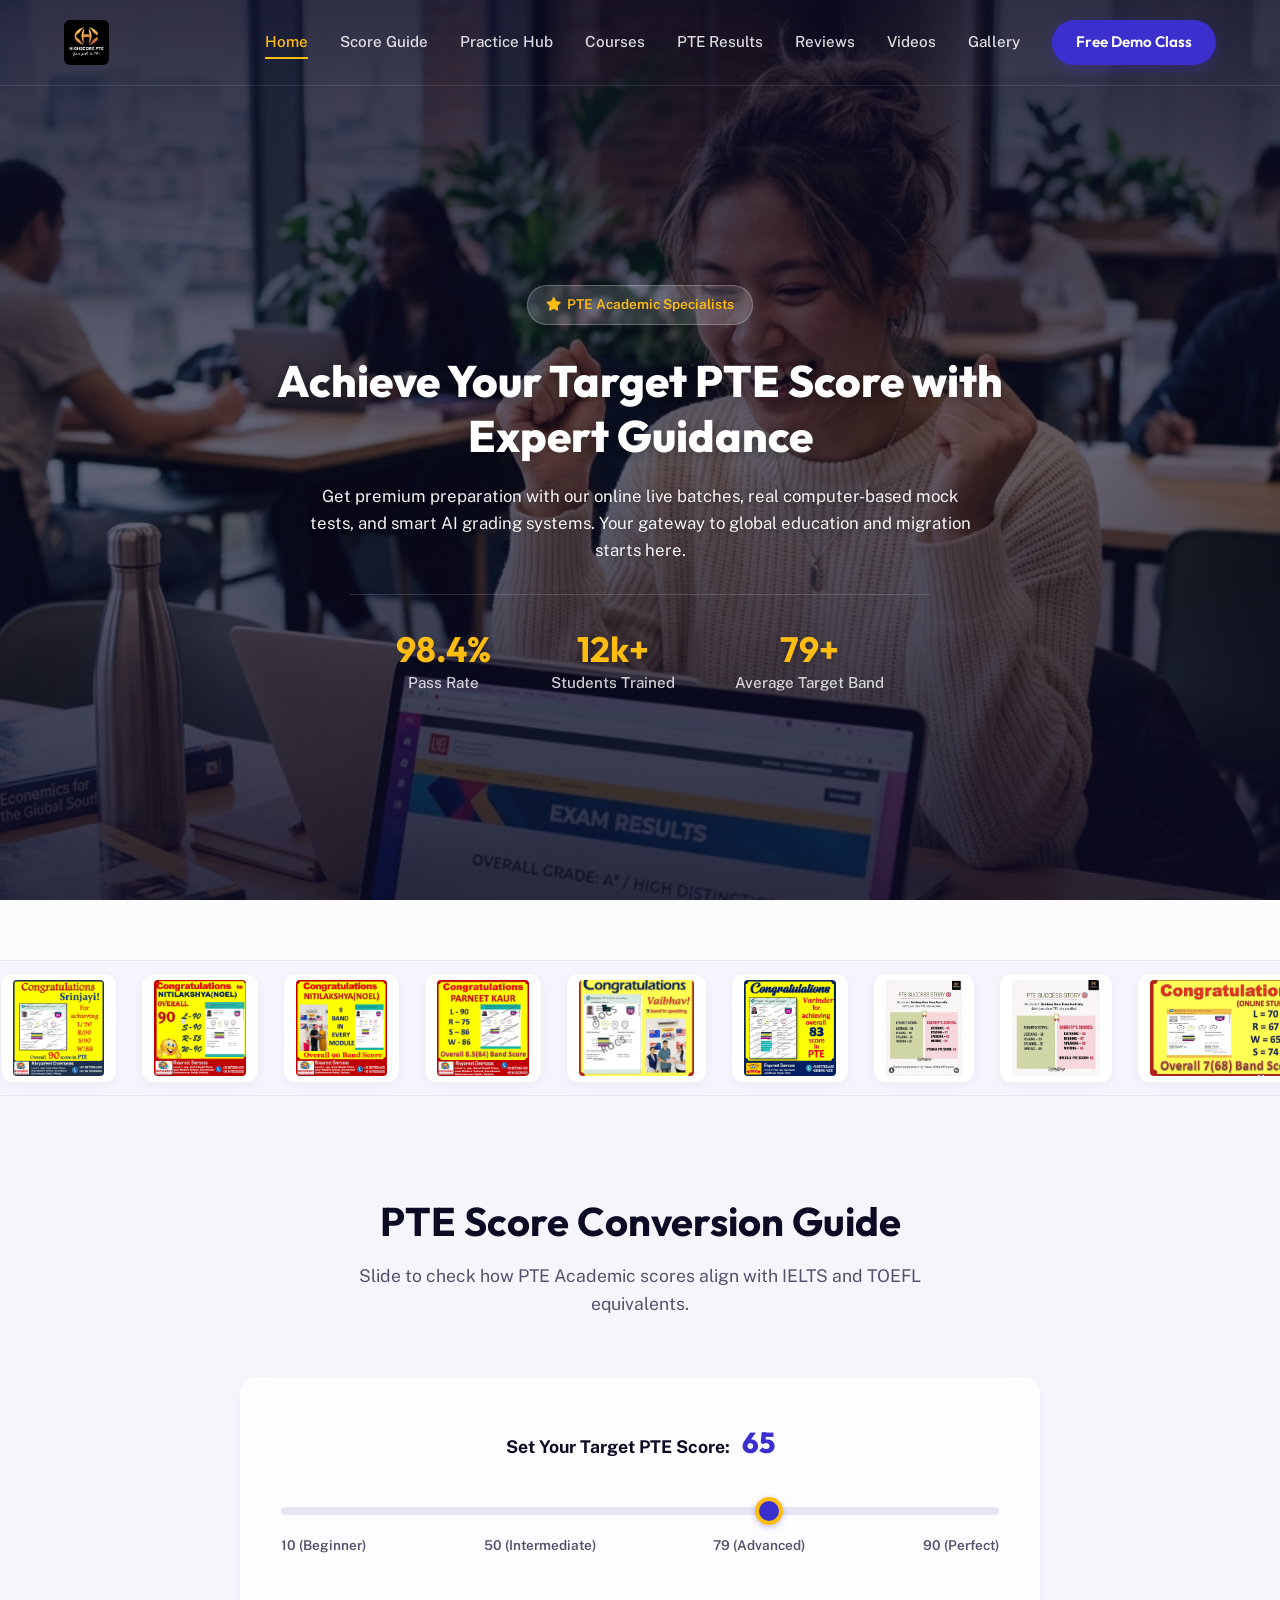
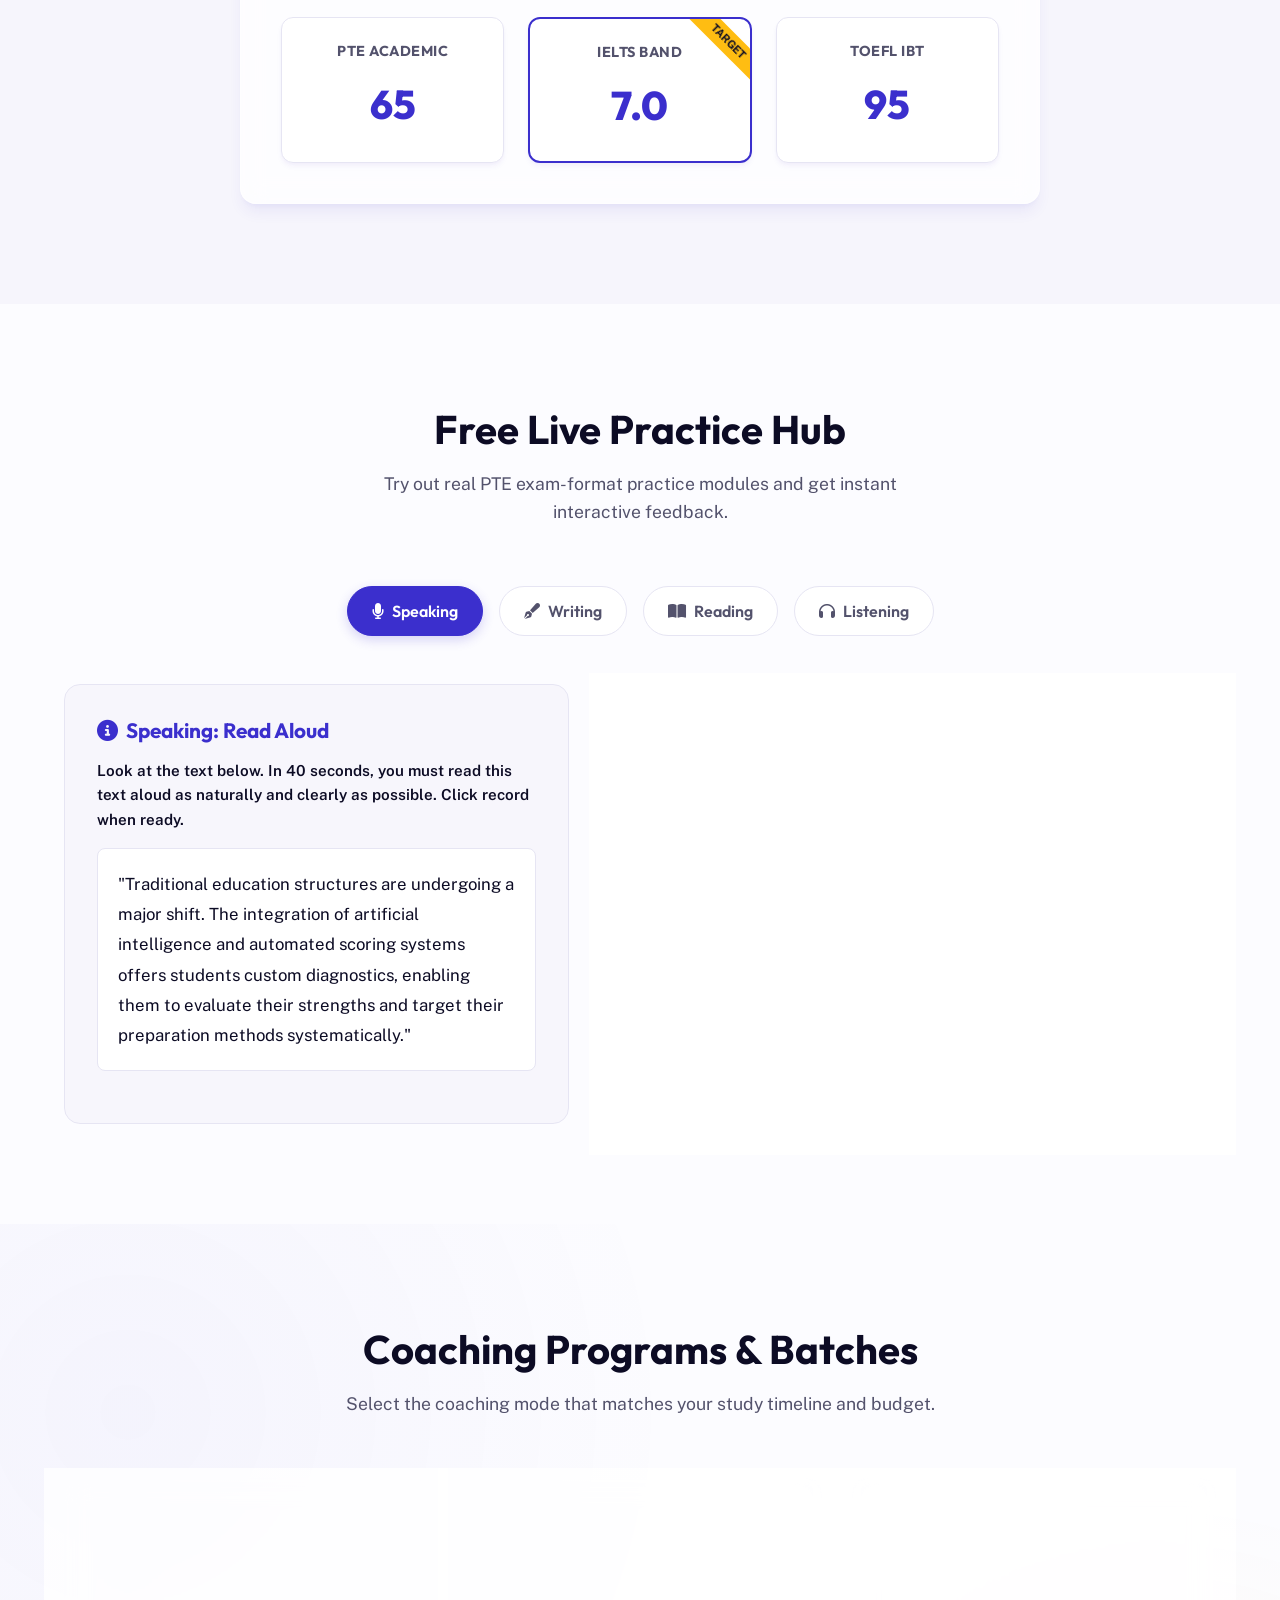
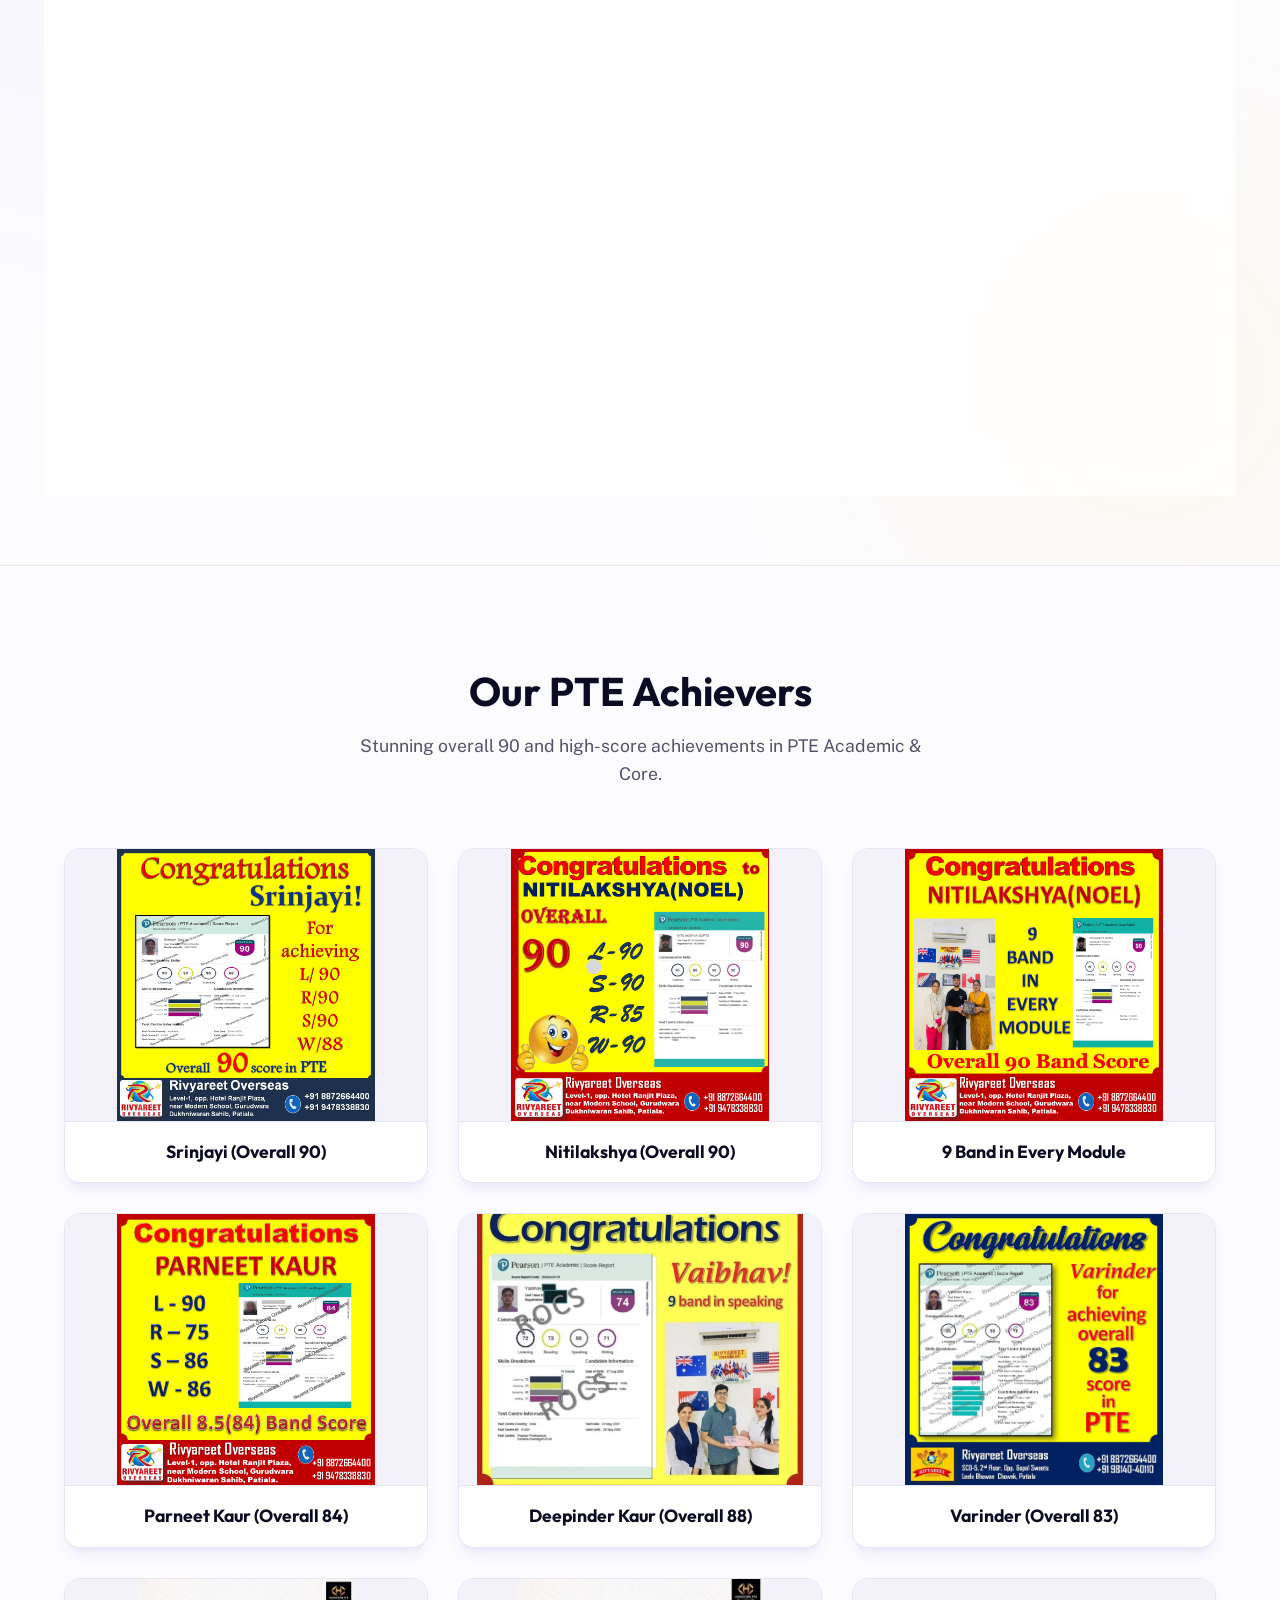
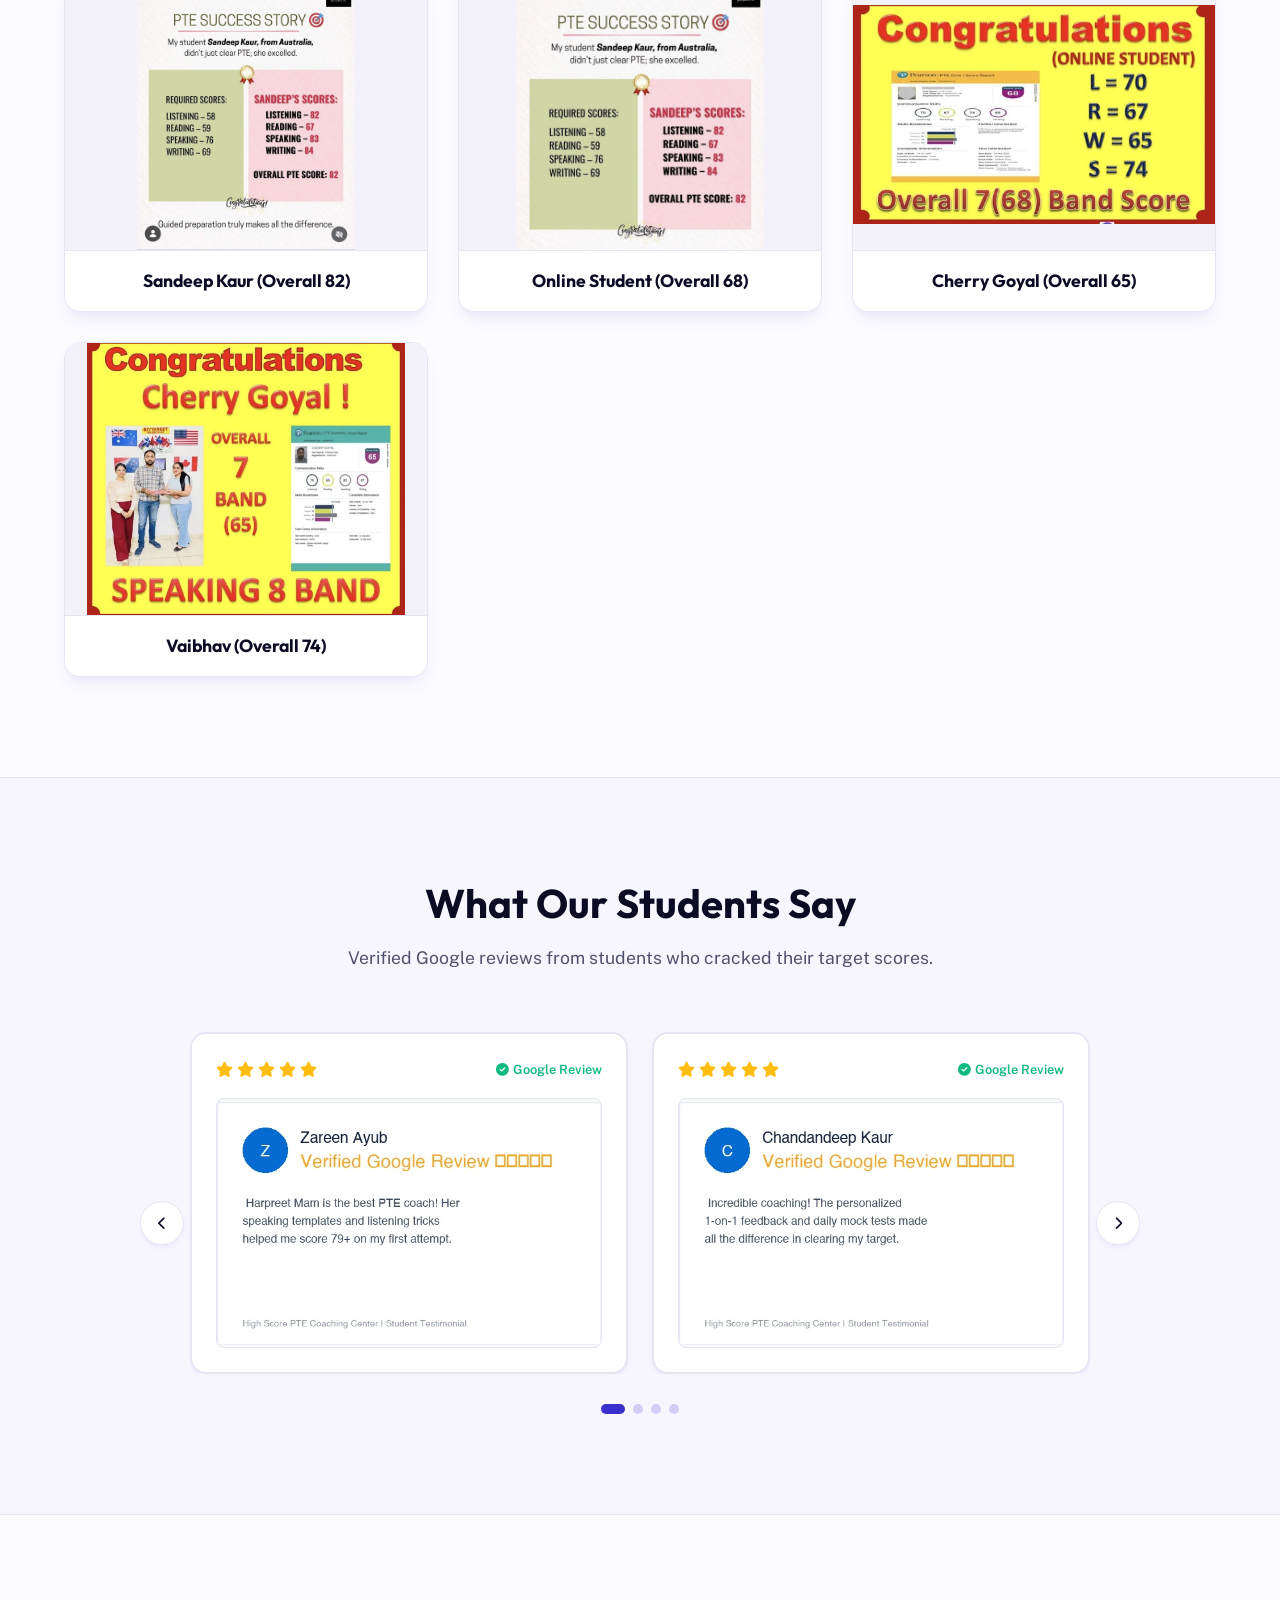
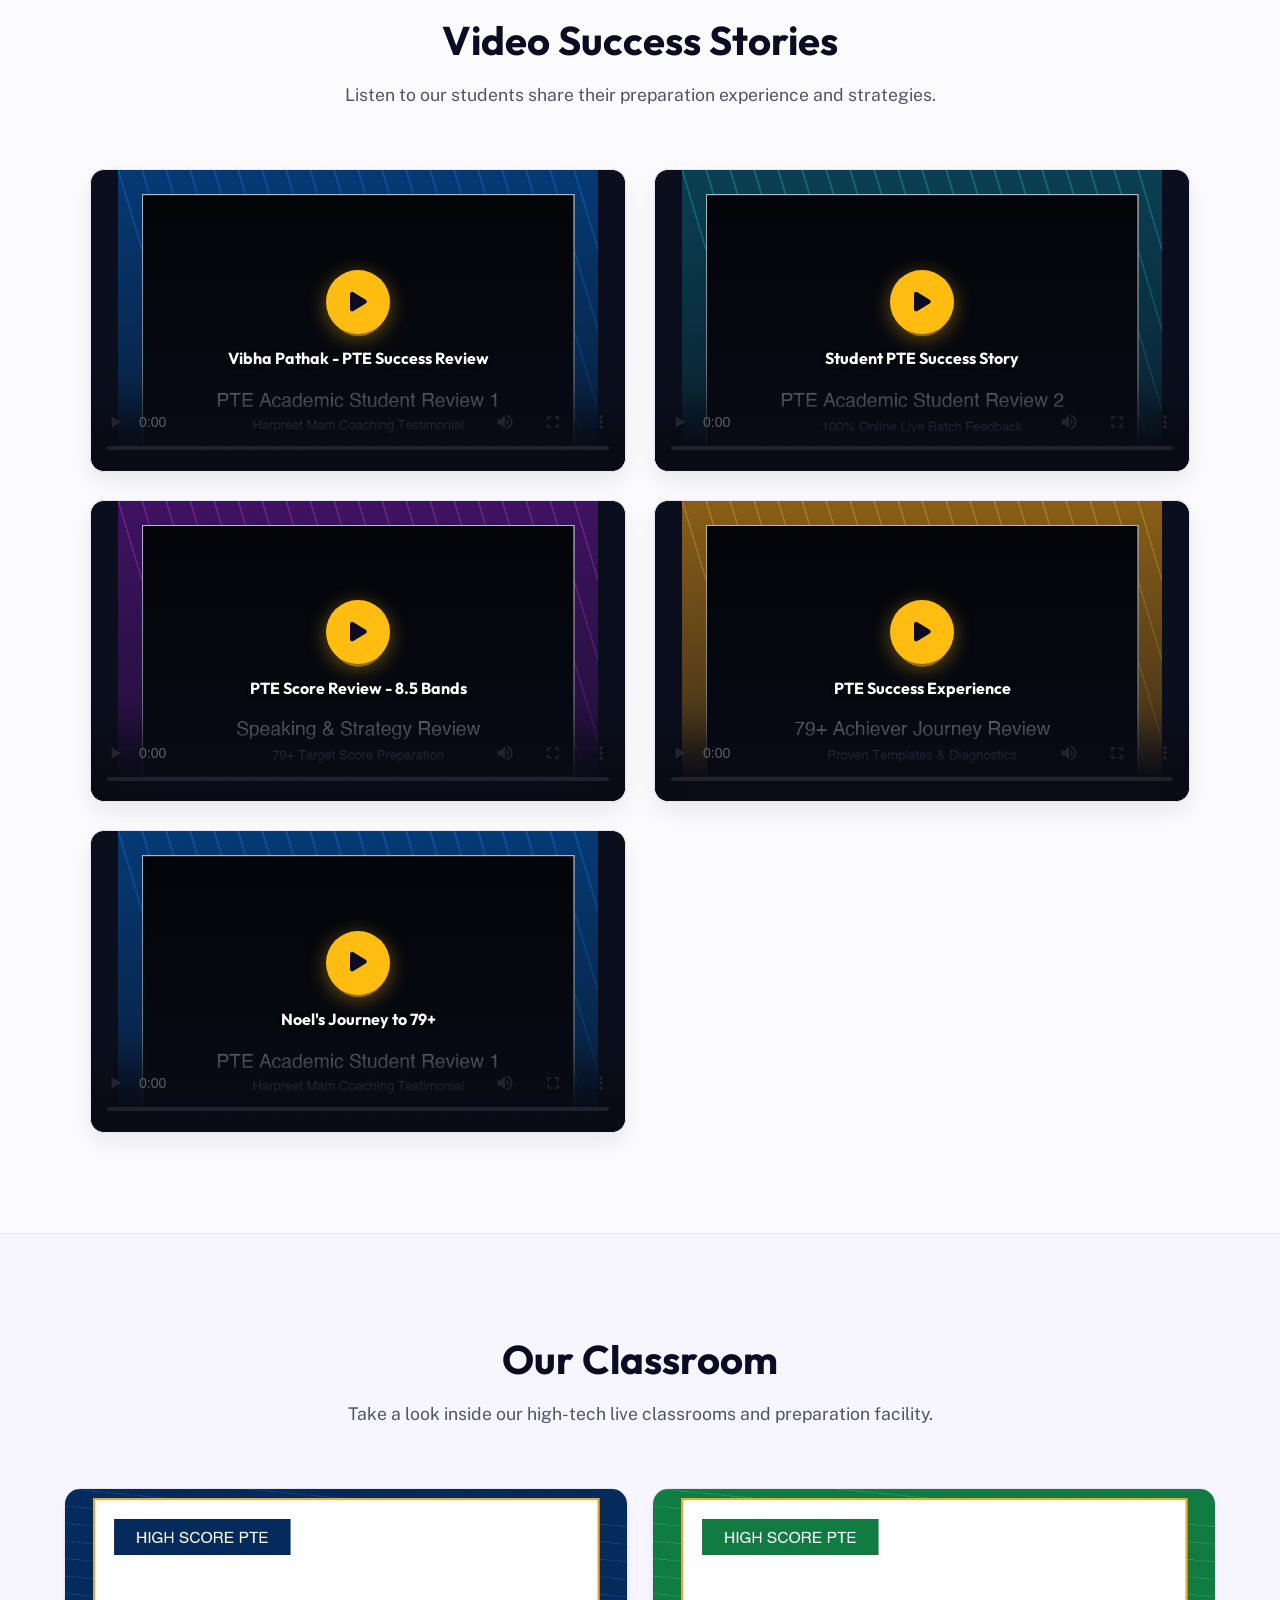
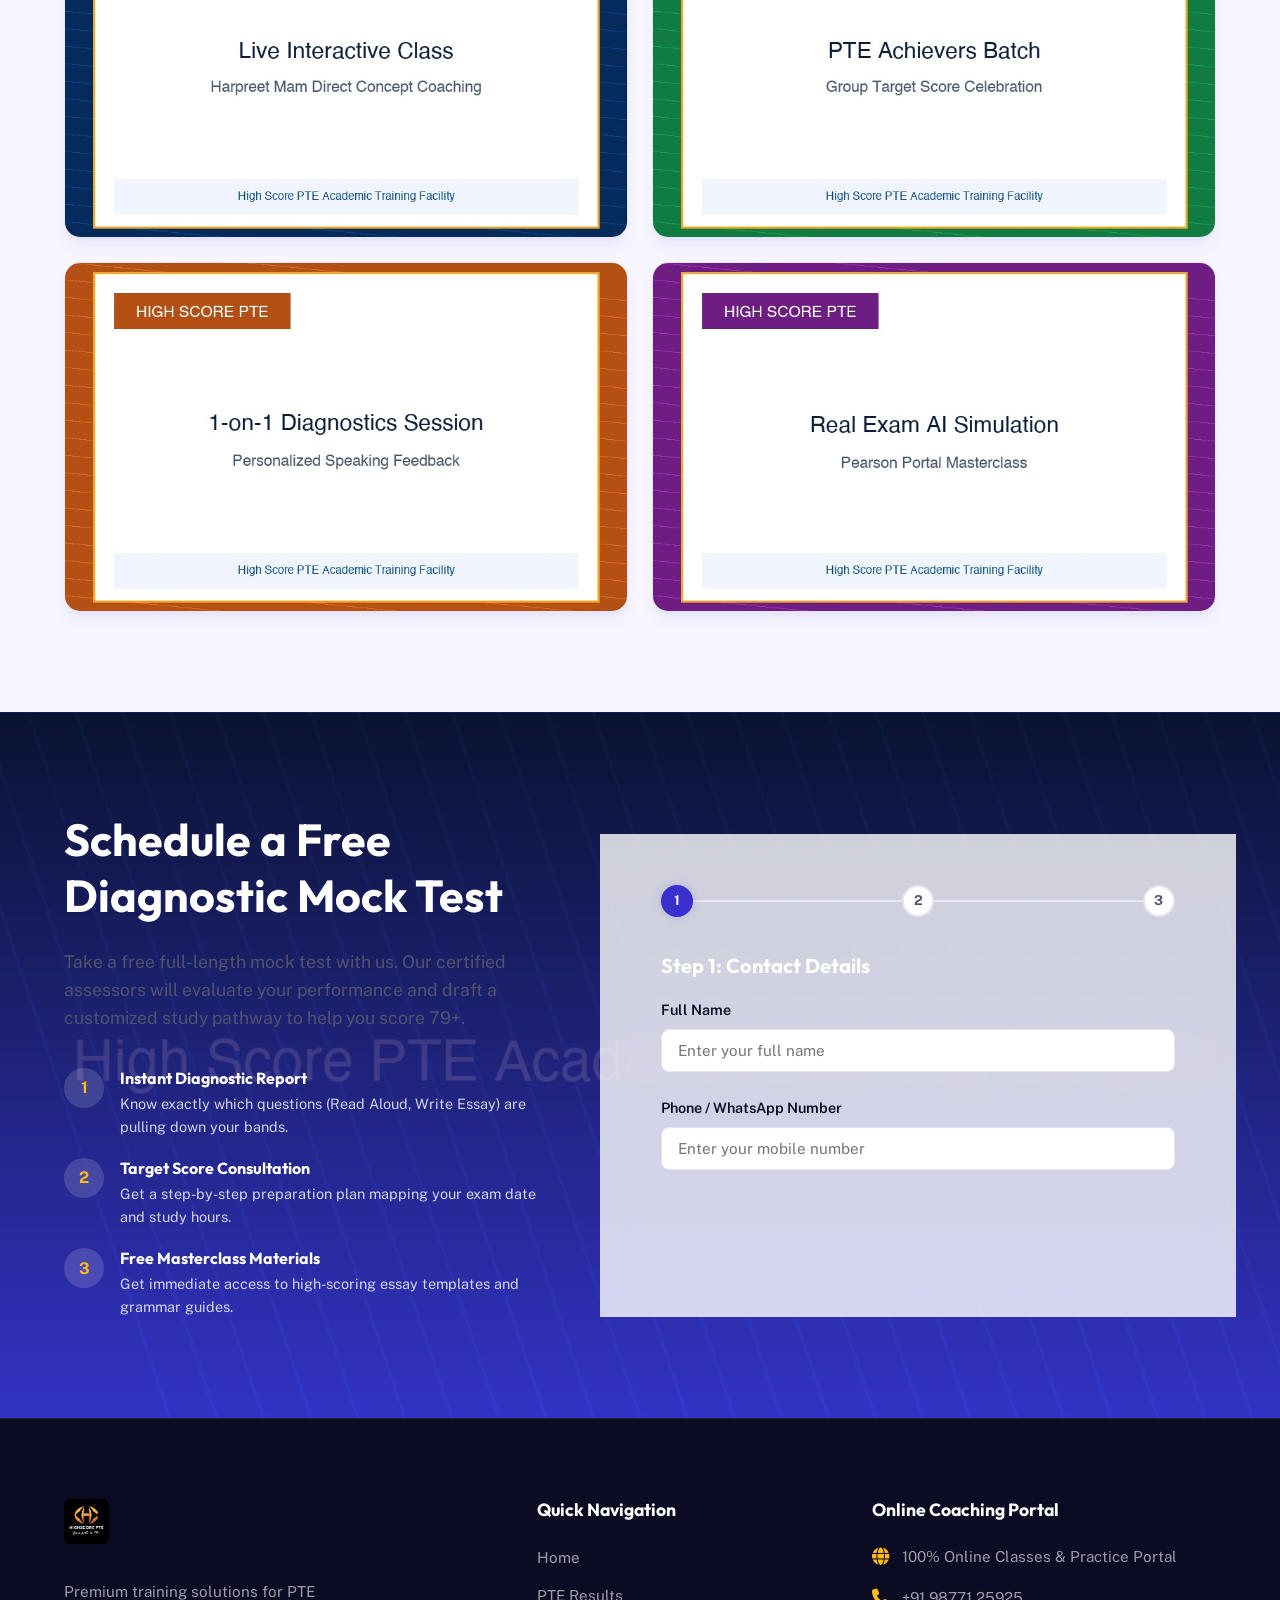
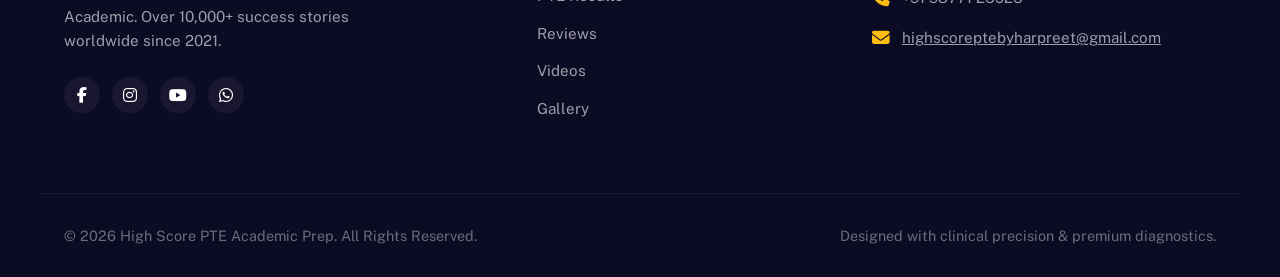
==== commit 85ca0b09: "fix: Web-optimize video_testimonial_1.mp4 faststart moov atom and add poster thumbnails for instant " ====
--- a/index.html
+++ b/index.html
@@ -618,62 +618,62 @@
       <p class="section-subtitle">Listen to our students share their preparation experience and strategies.</p>
       
       <div class="videos-grid">
-        <!-- Video Player 1 (New Edited Testimonial) -->
+        <!-- Video Player 1 (Vibha Pathak Testimonial) -->
         <div class="video-card glass-panel">
           <div class="video-container">
-            <video class="testimonial-video" src="assets/testimonials/video_testimonial_1.mp4" controls preload="metadata" playsinline></video>
+            <video class="testimonial-video" src="assets/testimonials/video_testimonial_1.mp4" poster="assets/testimonials/video_thumb_1.jpg" controls preload="metadata" playsinline></video>
             <div class="video-overlay">
               <div class="play-btn">
                 <i class="fa-solid fa-play"></i>
               </div>
-              <p class="video-title">Student Testimonial Video 1</p>
-            </div>
-          </div>
-        </div>
-        
-        <!-- Video Player 2 (New Edited Testimonial) -->
+              <p class="video-title">Vibha Pathak - PTE Success Review</p>
+            </div>
+          </div>
+        </div>
+        
+        <!-- Video Player 2 -->
         <div class="video-card glass-panel">
           <div class="video-container">
-            <video class="testimonial-video" src="assets/testimonials/video_testimonial_2.mp4" controls preload="metadata" playsinline></video>
+            <video class="testimonial-video" src="assets/testimonials/video_testimonial_2.mp4" poster="assets/testimonials/video_thumb_2.jpg" controls preload="metadata" playsinline></video>
             <div class="video-overlay">
               <div class="play-btn">
                 <i class="fa-solid fa-play"></i>
               </div>
-              <p class="video-title">Student Testimonial Video 2</p>
-            </div>
-          </div>
-        </div>
-        
-        <!-- Video Player 3 (Original Video) -->
+              <p class="video-title">Student PTE Success Story</p>
+            </div>
+          </div>
+        </div>
+        
+        <!-- Video Player 3 -->
         <div class="video-card glass-panel">
           <div class="video-container">
-            <video class="testimonial-video" src="assets/testimonials/08_video_testimonial.mp4" controls preload="metadata" playsinline></video>
+            <video class="testimonial-video" src="assets/testimonials/08_video_testimonial.mp4" poster="assets/testimonials/video_thumb_3.jpg" controls preload="metadata" playsinline></video>
             <div class="video-overlay">
               <div class="play-btn">
                 <i class="fa-solid fa-play"></i>
               </div>
-              <p class="video-title">PTE Success Review 1</p>
-            </div>
-          </div>
-        </div>
-        
-        <!-- Video Player 4 (Original Video) -->
+              <p class="video-title">PTE Score Review - 8.5 Bands</p>
+            </div>
+          </div>
+        </div>
+        
+        <!-- Video Player 4 -->
         <div class="video-card glass-panel">
           <div class="video-container">
-            <video class="testimonial-video" src="assets/testimonials/09_video_testimonial.mp4" controls preload="metadata" playsinline></video>
+            <video class="testimonial-video" src="assets/testimonials/09_video_testimonial.mp4" poster="assets/testimonials/video_thumb_4.jpg" controls preload="metadata" playsinline></video>
             <div class="video-overlay">
               <div class="play-btn">
                 <i class="fa-solid fa-play"></i>
               </div>
-              <p class="video-title">PTE Success Review 2</p>
-            </div>
-          </div>
-        </div>
-        
-        <!-- Video Player 5 (Original Video) -->
+              <p class="video-title">PTE Success Experience</p>
+            </div>
+          </div>
+        </div>
+        
+        <!-- Video Player 5 -->
         <div class="video-card glass-panel">
           <div class="video-container">
-            <video class="testimonial-video" src="assets/testimonials/10_video_testimonial_noel.mp4" controls preload="metadata" playsinline></video>
+            <video class="testimonial-video" src="assets/testimonials/10_video_testimonial_noel.mp4" poster="assets/testimonials/video_thumb_5.jpg" controls preload="metadata" playsinline></video>
             <div class="video-overlay">
               <div class="play-btn">
                 <i class="fa-solid fa-play"></i>
--- a/style.css
+++ b/style.css
@@ -343,22 +343,22 @@
 }
 
 .hero-content-centered .hero-title {
-  font-size: 3.8rem;
+  font-size: 2.75rem;
   font-weight: 800;
-  line-height: 1.2;
-  margin-bottom: 24px;
+  line-height: 1.25;
+  margin-bottom: 20px;
   color: white;
   text-shadow: 0 2px 10px rgba(0, 0, 0, 0.3);
 }
 
 .hero-content-centered .hero-desc {
-  font-size: 1.2rem;
+  font-size: 1.05rem;
   color: rgba(255, 255, 255, 0.95);
-  margin-bottom: 40px;
+  margin-bottom: 30px;
   max-width: 680px;
   margin-left: auto;
   margin-right: auto;
-  line-height: 1.7;
+  line-height: 1.6;
   text-shadow: 0 1px 5px rgba(0, 0, 0, 0.3);
 }
 
@@ -2048,35 +2048,41 @@
 }
 .videos-grid {
   display: grid;
-  grid-template-columns: repeat(3, 1fr);
-  gap: 30px;
+  grid-template-columns: repeat(2, 1fr);
+  gap: 28px;
+  max-width: 1100px;
+  margin: 0 auto;
 }
 .video-card {
-  background: white;
-  border-radius: var(--border-radius);
+  background: #0b0f1d;
+  border-radius: 14px;
   overflow: hidden;
-  box-shadow: var(--shadow-md);
+  box-shadow: 0 10px 25px rgba(0, 0, 0, 0.08);
   border: 1px solid var(--border-light);
-  transition: all 0.3s ease;
+  transition: transform 0.3s ease, box-shadow 0.3s ease, border-color 0.3s ease;
 }
 .video-card:hover {
-  transform: translateY(-5px);
-  box-shadow: var(--shadow-lg);
+  transform: translateY(-4px);
+  box-shadow: 0 16px 32px rgba(0, 0, 0, 0.12);
   border-color: var(--primary-light);
 }
 .video-container {
   position: relative;
   width: 100%;
-  aspect-ratio: 9/16;
-  background: #000;
+  aspect-ratio: 16 / 9;
+  background: #0b0f1d;
   overflow: hidden;
-  border-radius: var(--border-radius);
+  border-radius: 14px;
+  display: flex;
+  align-items: center;
+  justify-content: center;
 }
 .testimonial-video {
   width: 100%;
   height: 100%;
-  object-fit: cover;
+  object-fit: contain;
   display: block;
+  background: #0b0f1d;
 }
 .video-overlay {
   position: absolute;
@@ -2084,7 +2090,7 @@
   left: 0;
   width: 100%;
   height: 100%;
-  background: linear-gradient(to bottom, rgba(12, 11, 36, 0.2) 0%, rgba(12, 11, 36, 0.75) 100%);
+  background: linear-gradient(to bottom, rgba(11, 15, 29, 0.25) 0%, rgba(11, 15, 29, 0.75) 100%);
   display: flex;
   flex-direction: column;
   justify-content: center;
@@ -2092,27 +2098,28 @@
   cursor: pointer;
   transition: opacity 0.4s ease;
   z-index: 5;
+  padding: 16px;
 }
 .video-container.playing .video-overlay {
   opacity: 0;
   pointer-events: none;
 }
 .video-overlay .play-btn {
-  width: 70px;
-  height: 70px;
+  width: 64px;
+  height: 64px;
   border-radius: 50%;
   background: var(--secondary);
   color: var(--text-main);
   display: flex;
   align-items: center;
   justify-content: center;
-  font-size: 1.5rem;
+  font-size: 1.4rem;
   box-shadow: 0 4px 20px rgba(255, 189, 18, 0.4);
   transition: all 0.3s cubic-bezier(0.4, 0, 0.2, 1);
-  margin-bottom: 16px;
+  margin-bottom: 12px;
 }
 .video-overlay:hover .play-btn {
-  transform: scale(1.15);
+  transform: scale(1.12);
   background: white;
   box-shadow: 0 4px 25px rgba(255, 255, 255, 0.6);
 }
@@ -2120,10 +2127,10 @@
   color: white;
   font-family: var(--font-display);
   font-weight: 700;
-  font-size: 1.1rem;
+  font-size: 1rem;
   text-align: center;
-  padding: 0 20px;
-  text-shadow: 0 2px 4px rgba(0,0,0,0.5);
+  padding: 0 16px;
+  text-shadow: 0 2px 4px rgba(0,0,0,0.6);
 }
 
 /* ==========================================================================
@@ -2221,11 +2228,50 @@
 }
 
 @media (max-width: 768px) {
-  .results-grid {
-    grid-template-columns: 1fr;
-  }
+  .hero-content-centered .hero-title,
+  .hero-title {
+    font-size: 1.75rem !important;
+    line-height: 1.3 !important;
+    margin-bottom: 14px !important;
+  }
+  .hero-content-centered .hero-desc,
+  .hero-desc {
+    font-size: 0.95rem !important;
+    line-height: 1.5 !important;
+    padding: 0 12px;
+    margin-bottom: 24px !important;
+  }
+  .results-grid,
   .pte-results-grid {
-    grid-template-columns: 1fr;
+    display: flex !important;
+    overflow-x: auto !important;
+    scroll-snap-type: x mandatory;
+    gap: 16px !important;
+    padding: 10px 20px 20px 20px !important;
+    margin: 0 -20px !important;
+    scroll-behavior: smooth;
+    -webkit-overflow-scrolling: touch;
+  }
+  .results-grid::-webkit-scrollbar,
+  .pte-results-grid::-webkit-scrollbar {
+    height: 6px;
+  }
+  .results-grid::-webkit-scrollbar-track,
+  .pte-results-grid::-webkit-scrollbar-track {
+    background: rgba(0, 0, 0, 0.05);
+    border-radius: 10px;
+  }
+  .results-grid::-webkit-scrollbar-thumb,
+  .pte-results-grid::-webkit-scrollbar-thumb {
+    background: var(--primary-light);
+    border-radius: 10px;
+  }
+  .results-grid .result-card,
+  .pte-results-grid .result-card {
+    flex: 0 0 82% !important;
+    max-width: 310px !important;
+    scroll-snap-align: center;
+    margin-bottom: 0 !important;
   }
   .review-card {
     flex: 0 0 100%;
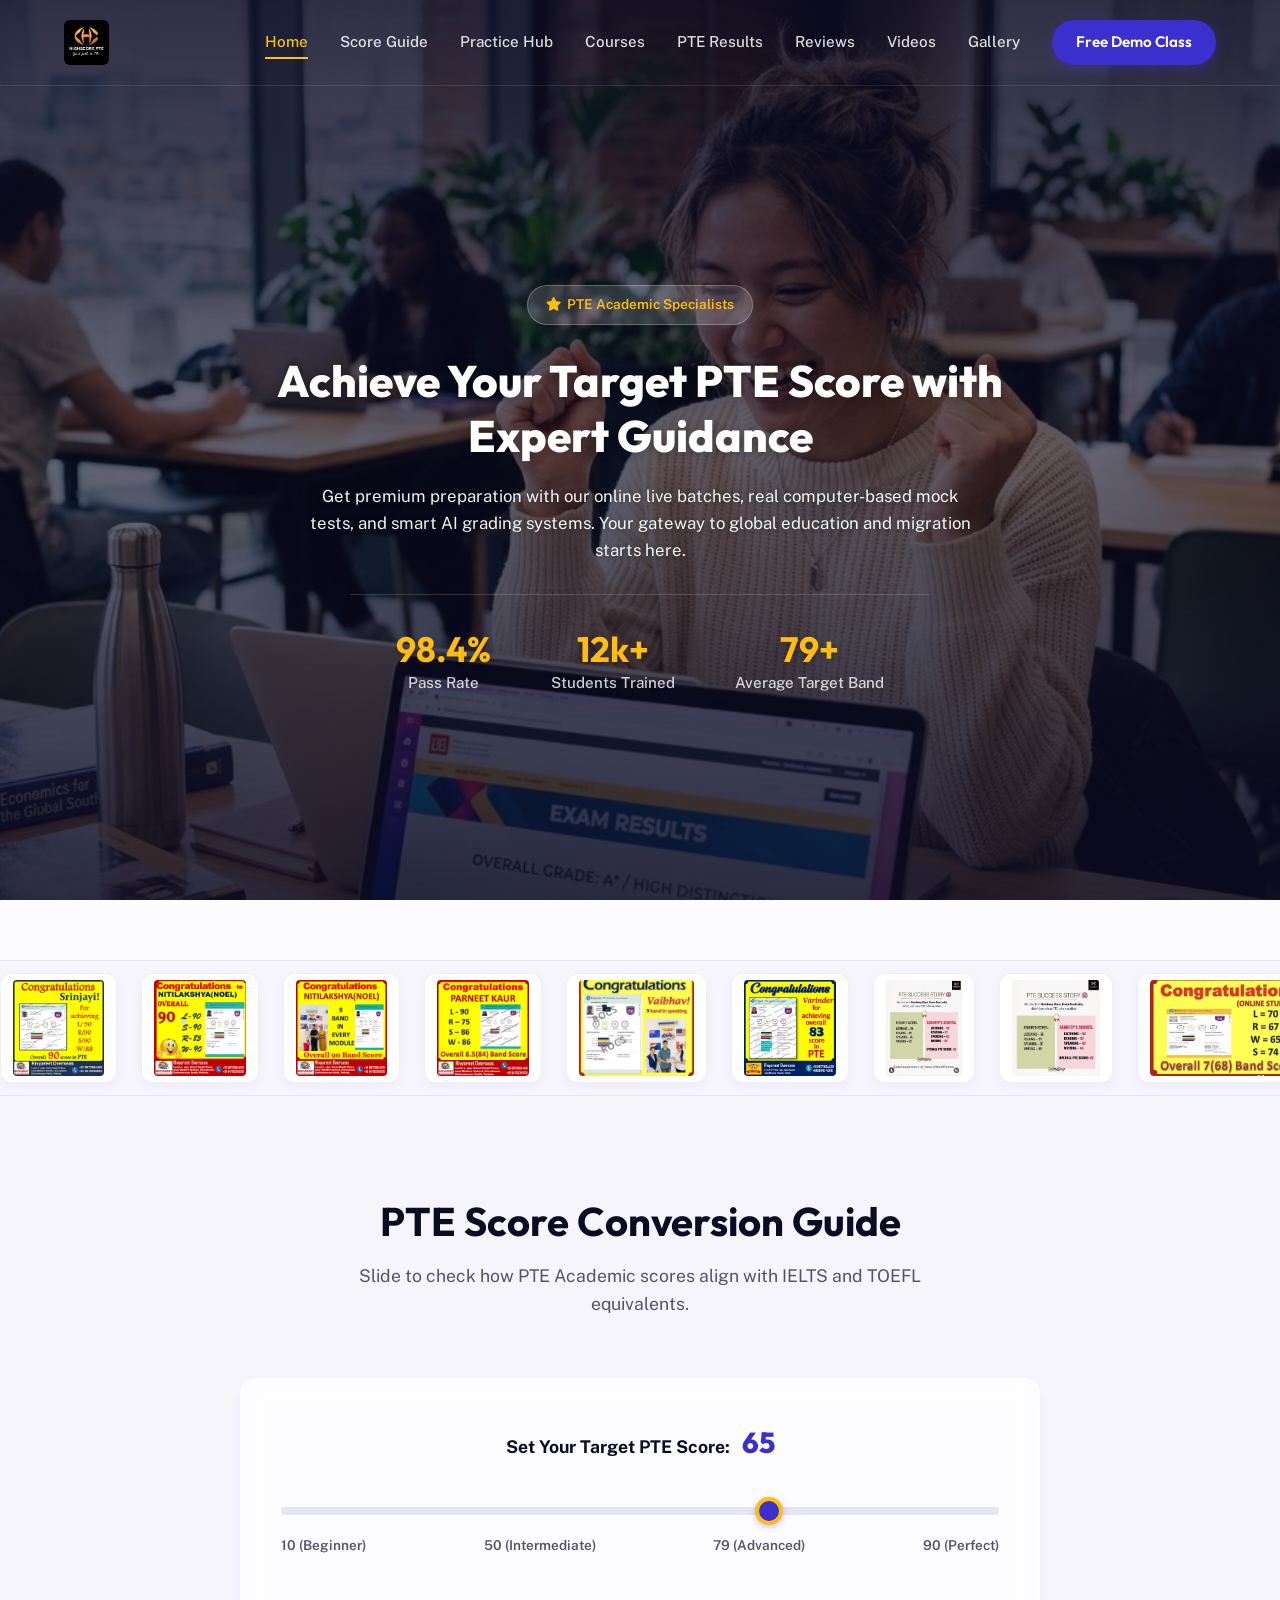
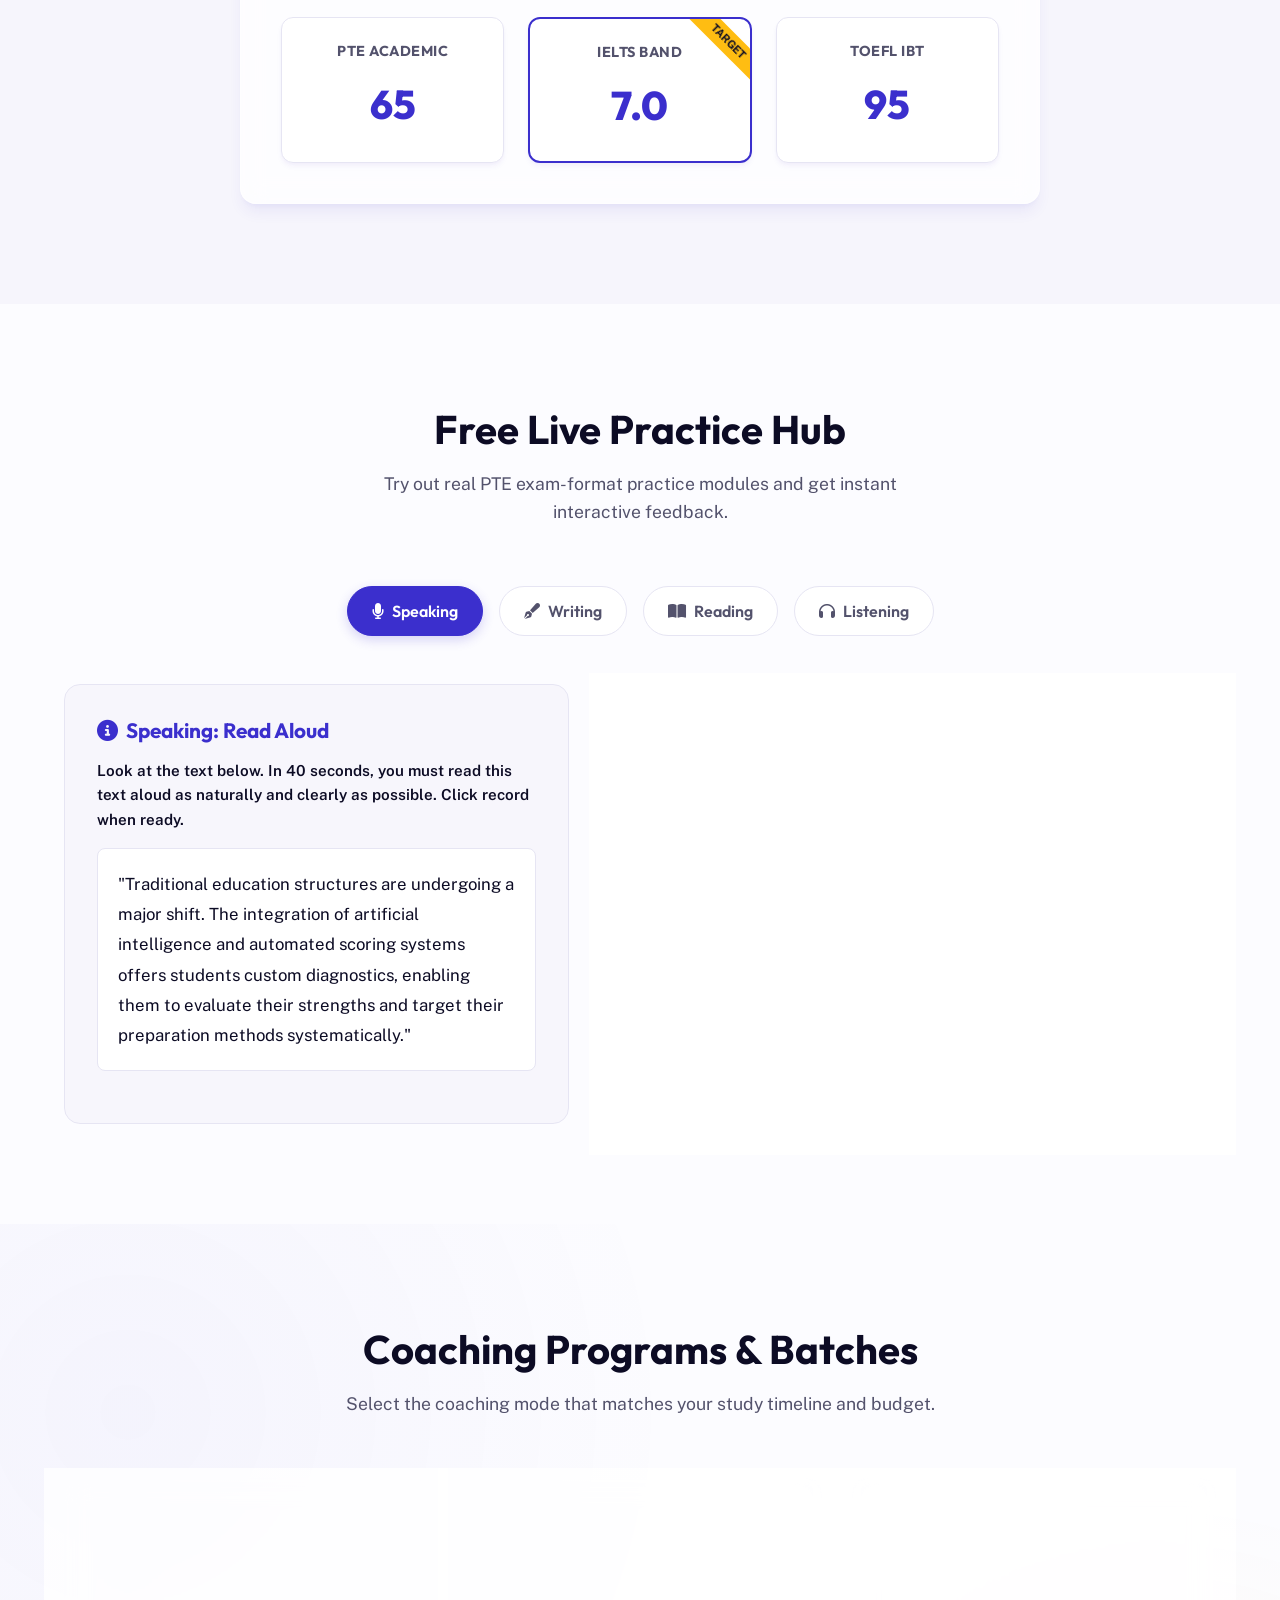
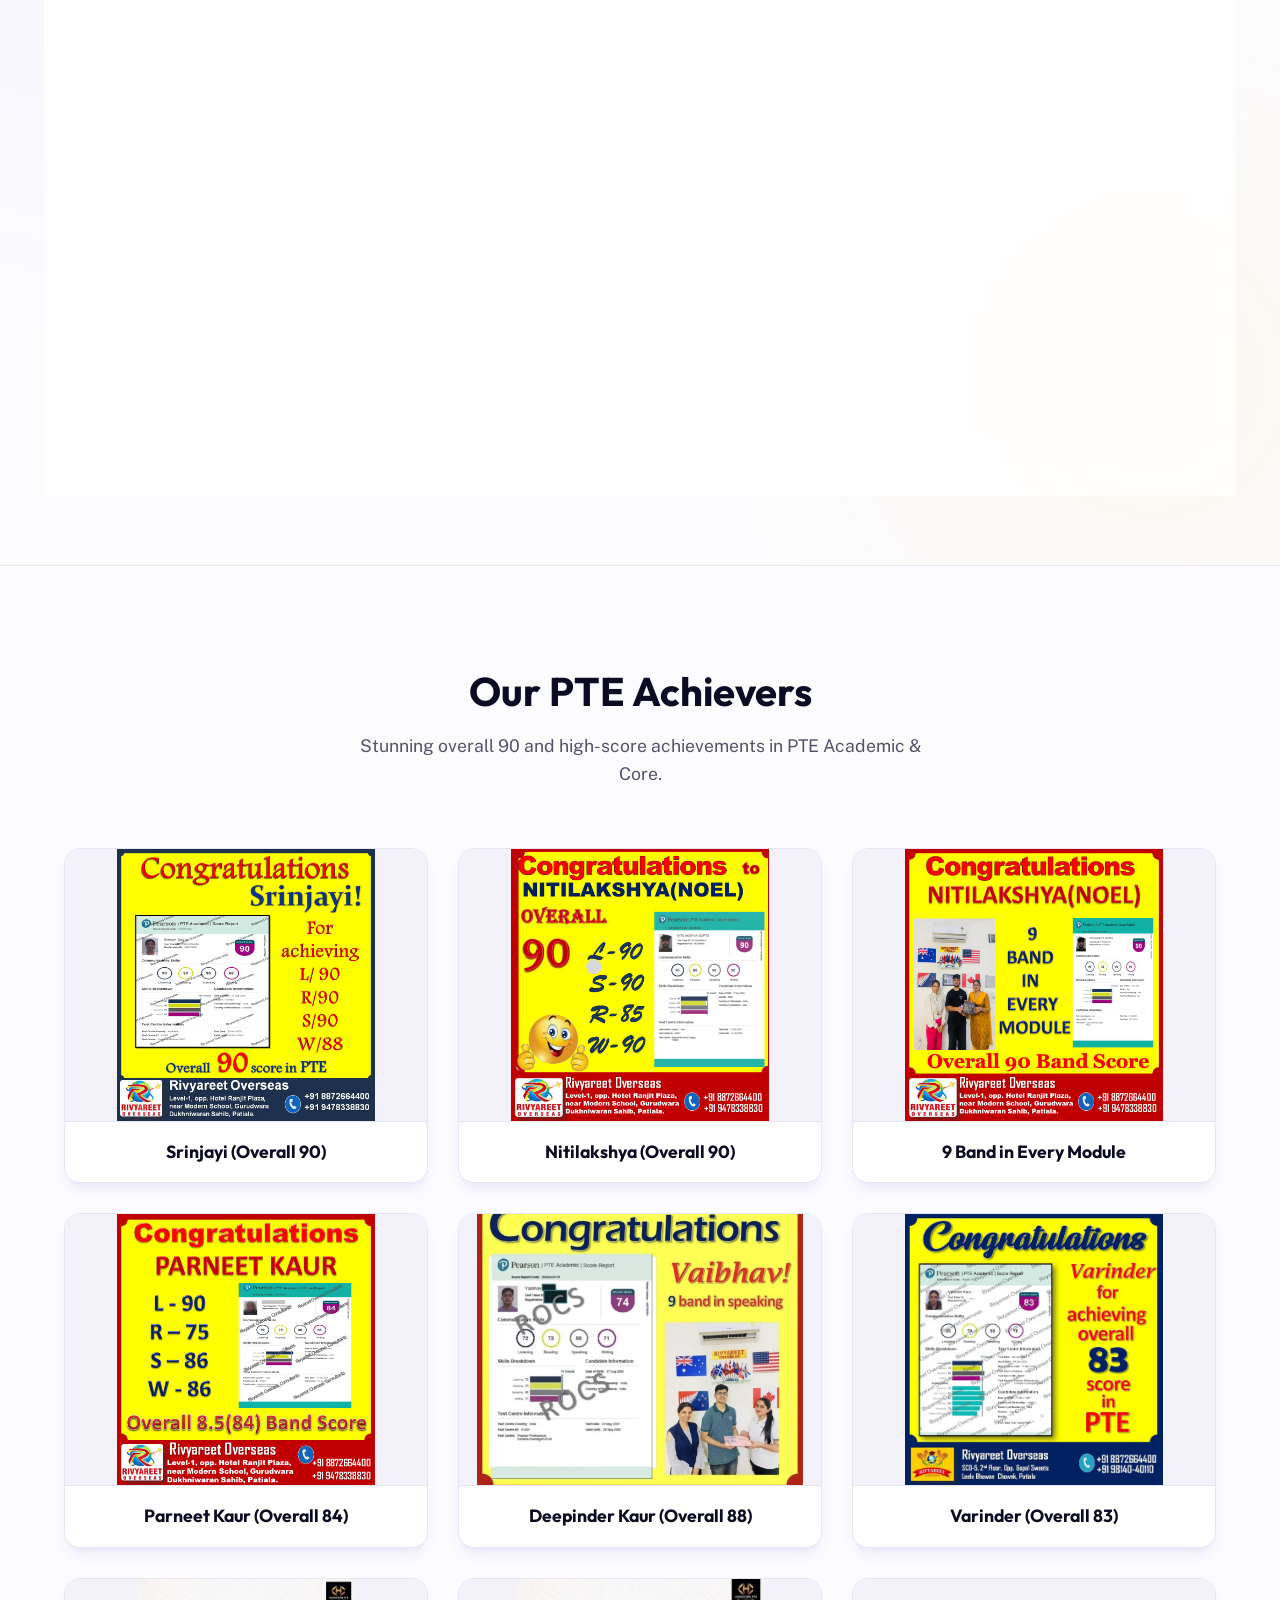
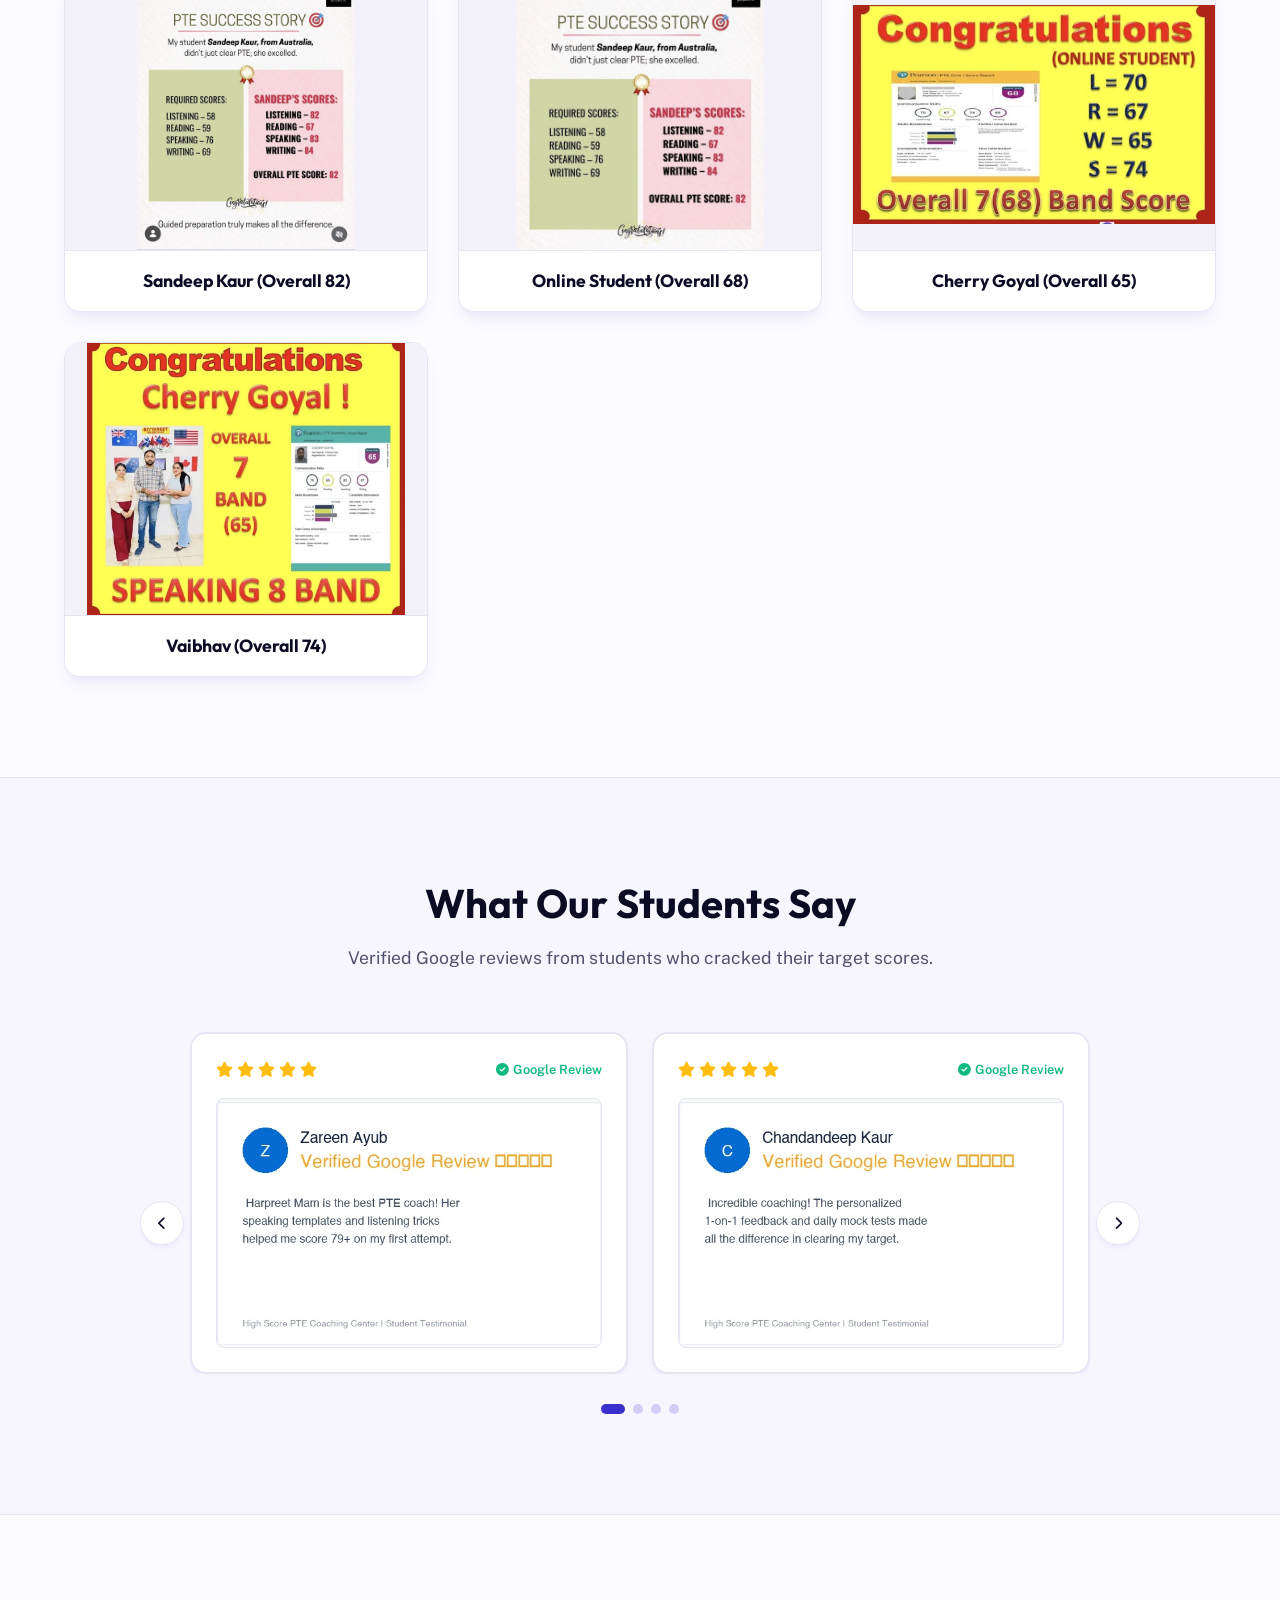
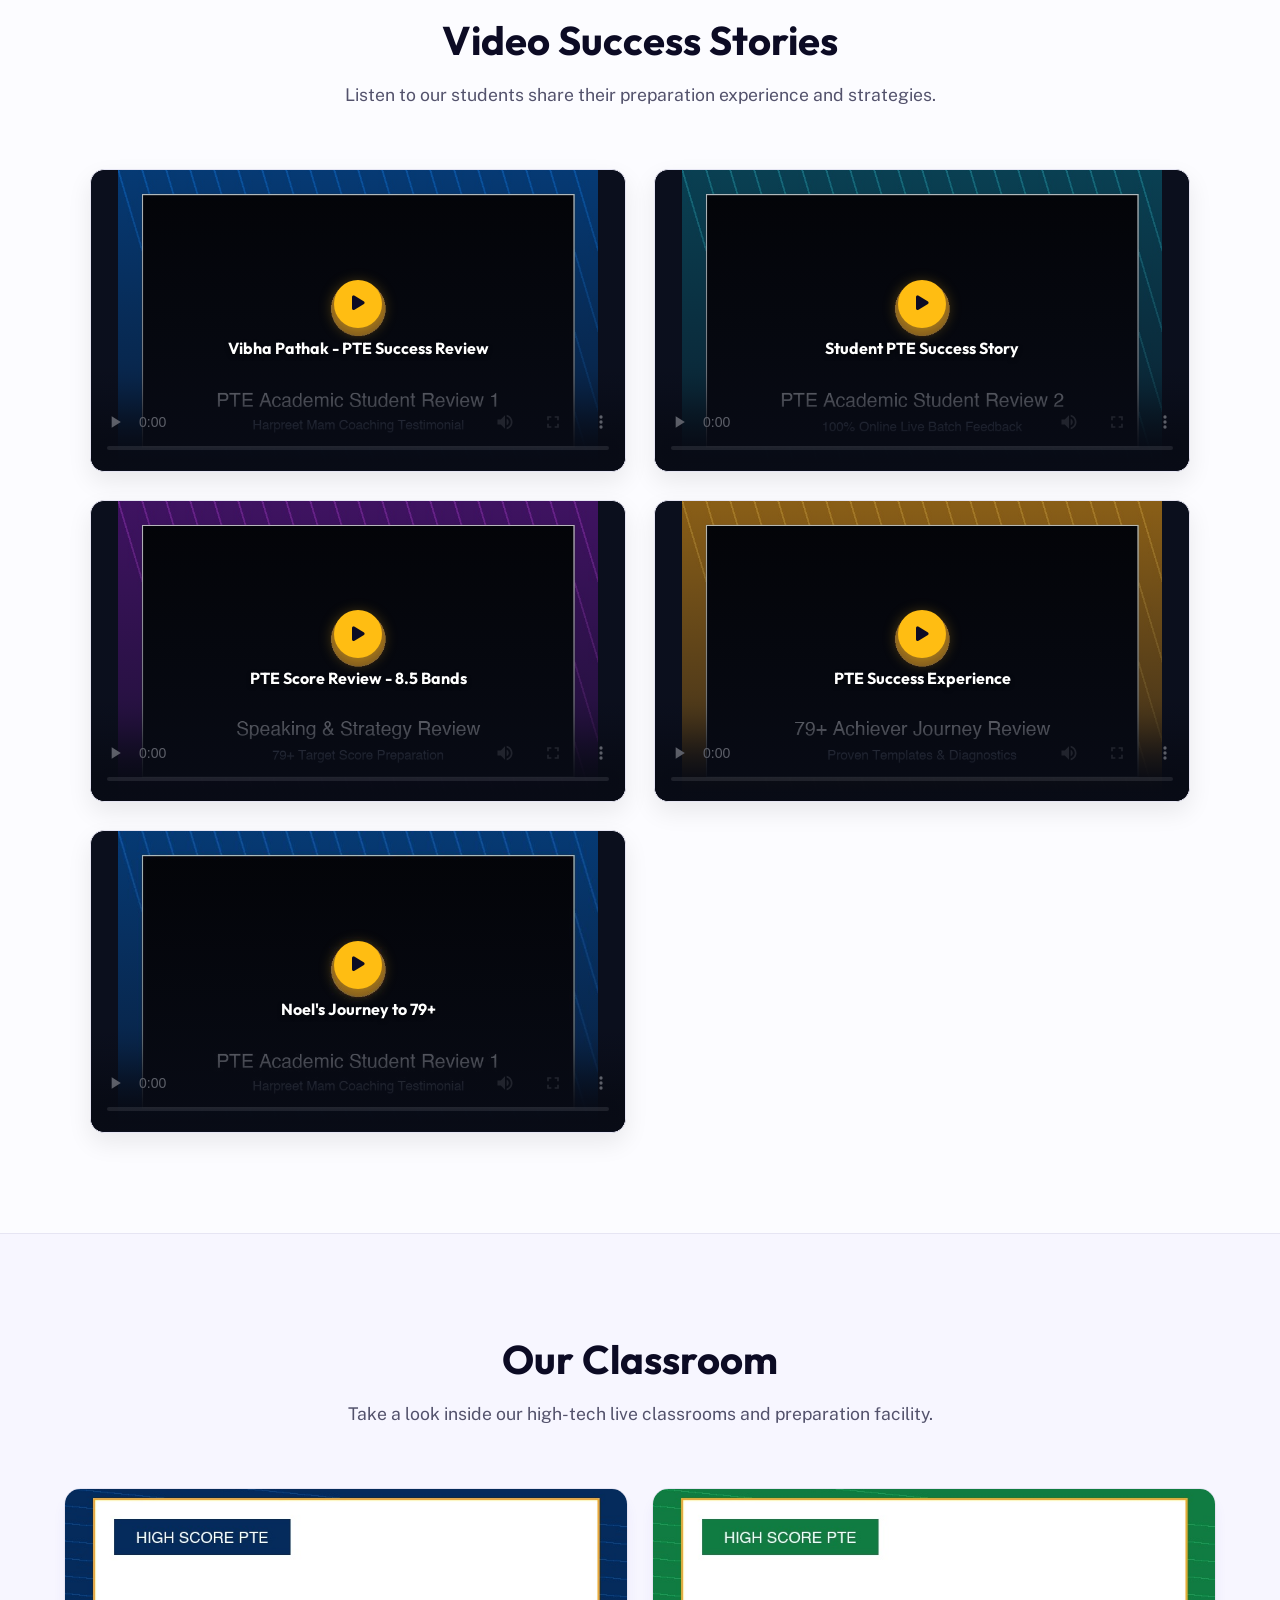
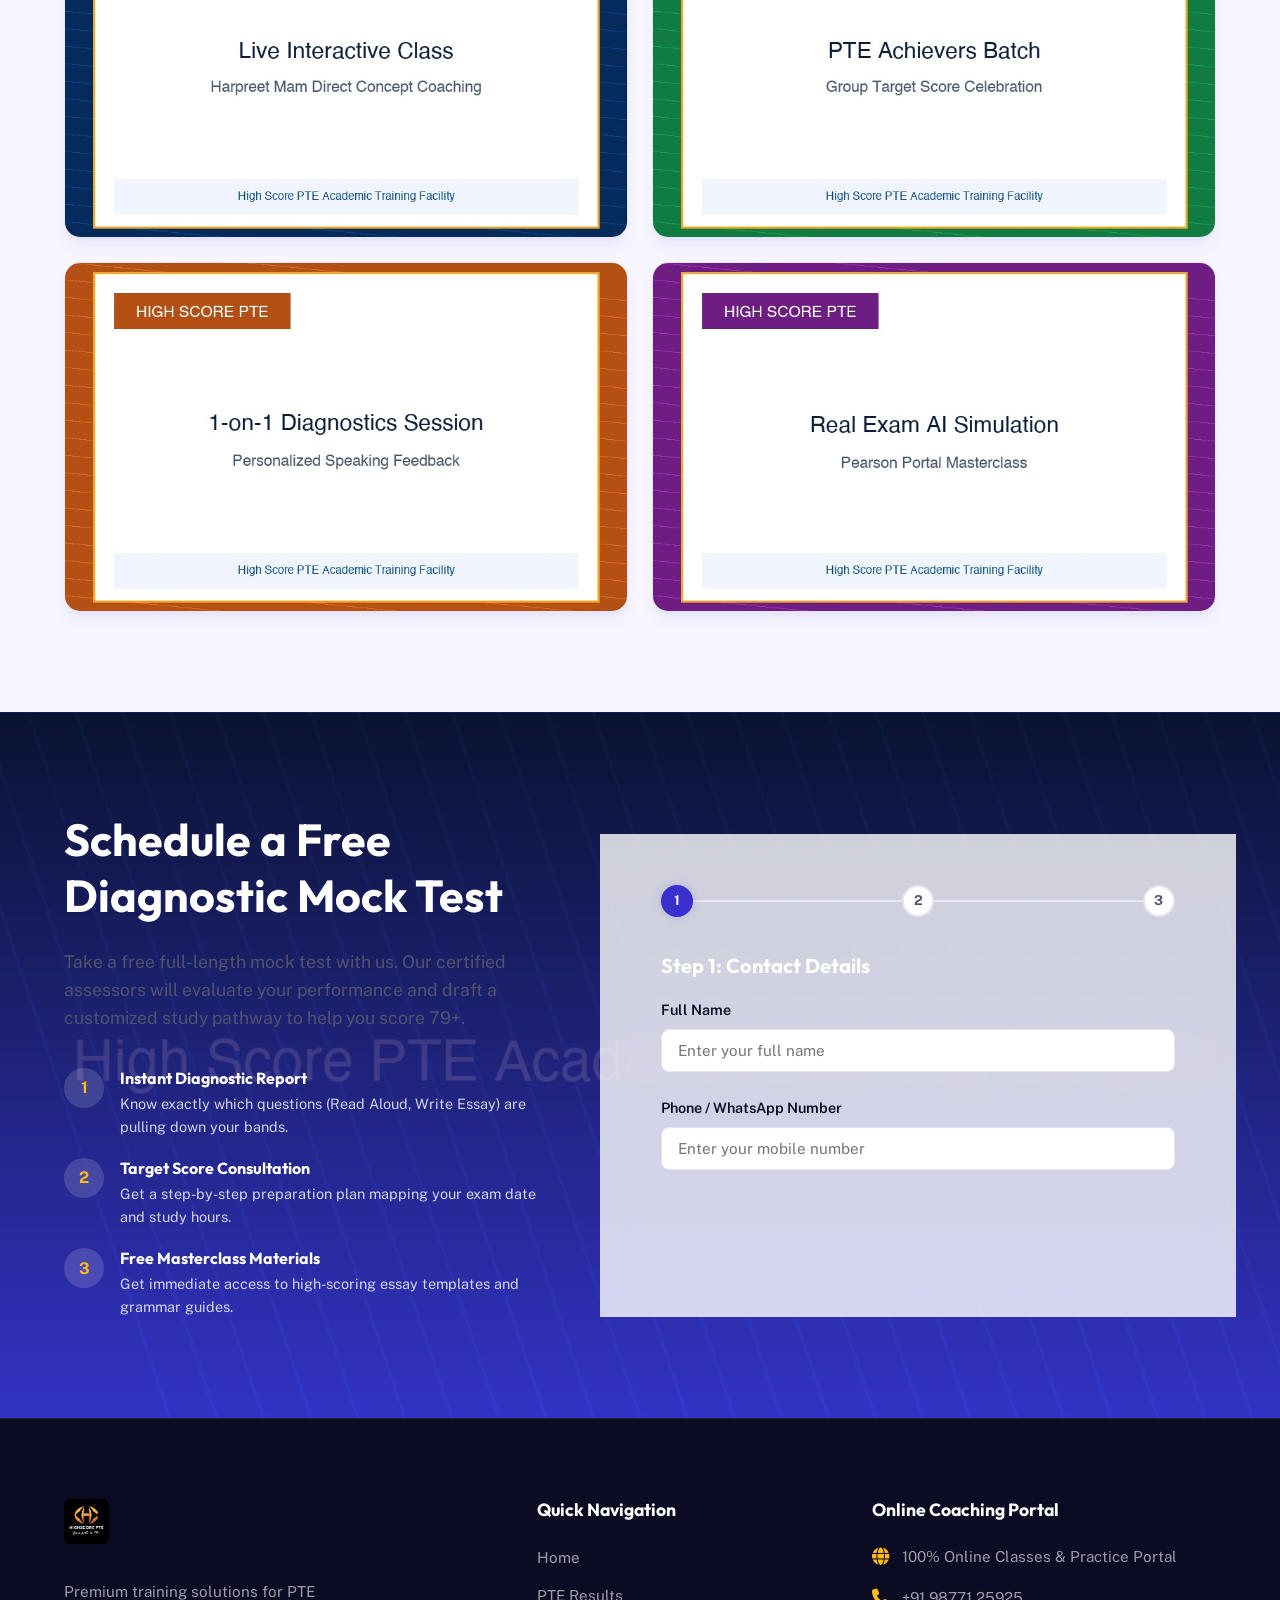
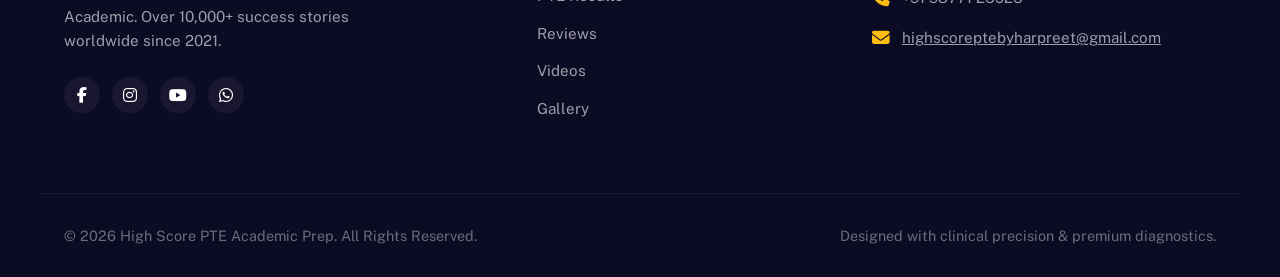
==== commit 2311025d: "perf: Optimize website performance for mobile (compressed hero images and set video preload=none)" ====
--- a/index.html
+++ b/index.html
@@ -44,10 +44,10 @@
   <section class="hero" id="home">
     <!-- Full-screen Background Slider -->
     <div class="hero-bg-slider">
-      <div class="slide active" style="background-image: url('student_success.png');"></div>
-      <div class="slide" style="background-image: url('student_study.png');"></div>
-      <div class="slide" style="background-image: url('student_classroom.png');"></div>
-      <div class="slide" style="background-image: url('student_campus.png');"></div>
+      <div class="slide active" style="background-image: url('student_success.jpg');"></div>
+      <div class="slide" style="background-image: url('student_study.jpg');"></div>
+      <div class="slide" style="background-image: url('student_classroom.jpg');"></div>
+      <div class="slide" style="background-image: url('student_campus.jpg');"></div>
     </div>
     <div class="hero-bg-overlay"></div>
     
@@ -621,7 +621,7 @@
         <!-- Video Player 1 (Vibha Pathak Testimonial) -->
         <div class="video-card glass-panel">
           <div class="video-container">
-            <video class="testimonial-video" src="assets/testimonials/video_testimonial_1.mp4" poster="assets/testimonials/video_thumb_1.jpg" controls preload="metadata" playsinline></video>
+            <video class="testimonial-video" src="assets/testimonials/video_testimonial_1.mp4" poster="assets/testimonials/video_thumb_1.jpg" controls preload="none" playsinline></video>
             <div class="video-overlay">
               <div class="play-btn">
                 <i class="fa-solid fa-play"></i>
@@ -634,7 +634,7 @@
         <!-- Video Player 2 -->
         <div class="video-card glass-panel">
           <div class="video-container">
-            <video class="testimonial-video" src="assets/testimonials/video_testimonial_2.mp4" poster="assets/testimonials/video_thumb_2.jpg" controls preload="metadata" playsinline></video>
+            <video class="testimonial-video" src="assets/testimonials/video_testimonial_2.mp4" poster="assets/testimonials/video_thumb_2.jpg" controls preload="none" playsinline></video>
             <div class="video-overlay">
               <div class="play-btn">
                 <i class="fa-solid fa-play"></i>
@@ -647,7 +647,7 @@
         <!-- Video Player 3 -->
         <div class="video-card glass-panel">
           <div class="video-container">
-            <video class="testimonial-video" src="assets/testimonials/08_video_testimonial.mp4" poster="assets/testimonials/video_thumb_3.jpg" controls preload="metadata" playsinline></video>
+            <video class="testimonial-video" src="assets/testimonials/08_video_testimonial.mp4" poster="assets/testimonials/video_thumb_3.jpg" controls preload="none" playsinline></video>
             <div class="video-overlay">
               <div class="play-btn">
                 <i class="fa-solid fa-play"></i>
@@ -660,7 +660,7 @@
         <!-- Video Player 4 -->
         <div class="video-card glass-panel">
           <div class="video-container">
-            <video class="testimonial-video" src="assets/testimonials/09_video_testimonial.mp4" poster="assets/testimonials/video_thumb_4.jpg" controls preload="metadata" playsinline></video>
+            <video class="testimonial-video" src="assets/testimonials/09_video_testimonial.mp4" poster="assets/testimonials/video_thumb_4.jpg" controls preload="none" playsinline></video>
             <div class="video-overlay">
               <div class="play-btn">
                 <i class="fa-solid fa-play"></i>
@@ -673,7 +673,7 @@
         <!-- Video Player 5 -->
         <div class="video-card glass-panel">
           <div class="video-container">
-            <video class="testimonial-video" src="assets/testimonials/10_video_testimonial_noel.mp4" poster="assets/testimonials/video_thumb_5.jpg" controls preload="metadata" playsinline></video>
+            <video class="testimonial-video" src="assets/testimonials/10_video_testimonial_noel.mp4" poster="assets/testimonials/video_thumb_5.jpg" controls preload="none" playsinline></video>
             <div class="video-overlay">
               <div class="play-btn">
                 <i class="fa-solid fa-play"></i>
--- a/style.css
+++ b/style.css
@@ -2105,23 +2105,23 @@
   pointer-events: none;
 }
 .video-overlay .play-btn {
-  width: 64px;
-  height: 64px;
+  width: 48px;
+  height: 48px;
   border-radius: 50%;
   background: var(--secondary);
   color: var(--text-main);
   display: flex;
   align-items: center;
   justify-content: center;
-  font-size: 1.4rem;
-  box-shadow: 0 4px 20px rgba(255, 189, 18, 0.4);
+  font-size: 1.05rem;
+  box-shadow: 0 4px 15px rgba(255, 189, 18, 0.4);
   transition: all 0.3s cubic-bezier(0.4, 0, 0.2, 1);
-  margin-bottom: 12px;
+  margin-bottom: 8px;
 }
 .video-overlay:hover .play-btn {
-  transform: scale(1.12);
+  transform: scale(1.1);
   background: white;
-  box-shadow: 0 4px 25px rgba(255, 255, 255, 0.6);
+  box-shadow: 0 4px 20px rgba(255, 255, 255, 0.6);
 }
 .video-overlay .video-title {
   color: white;
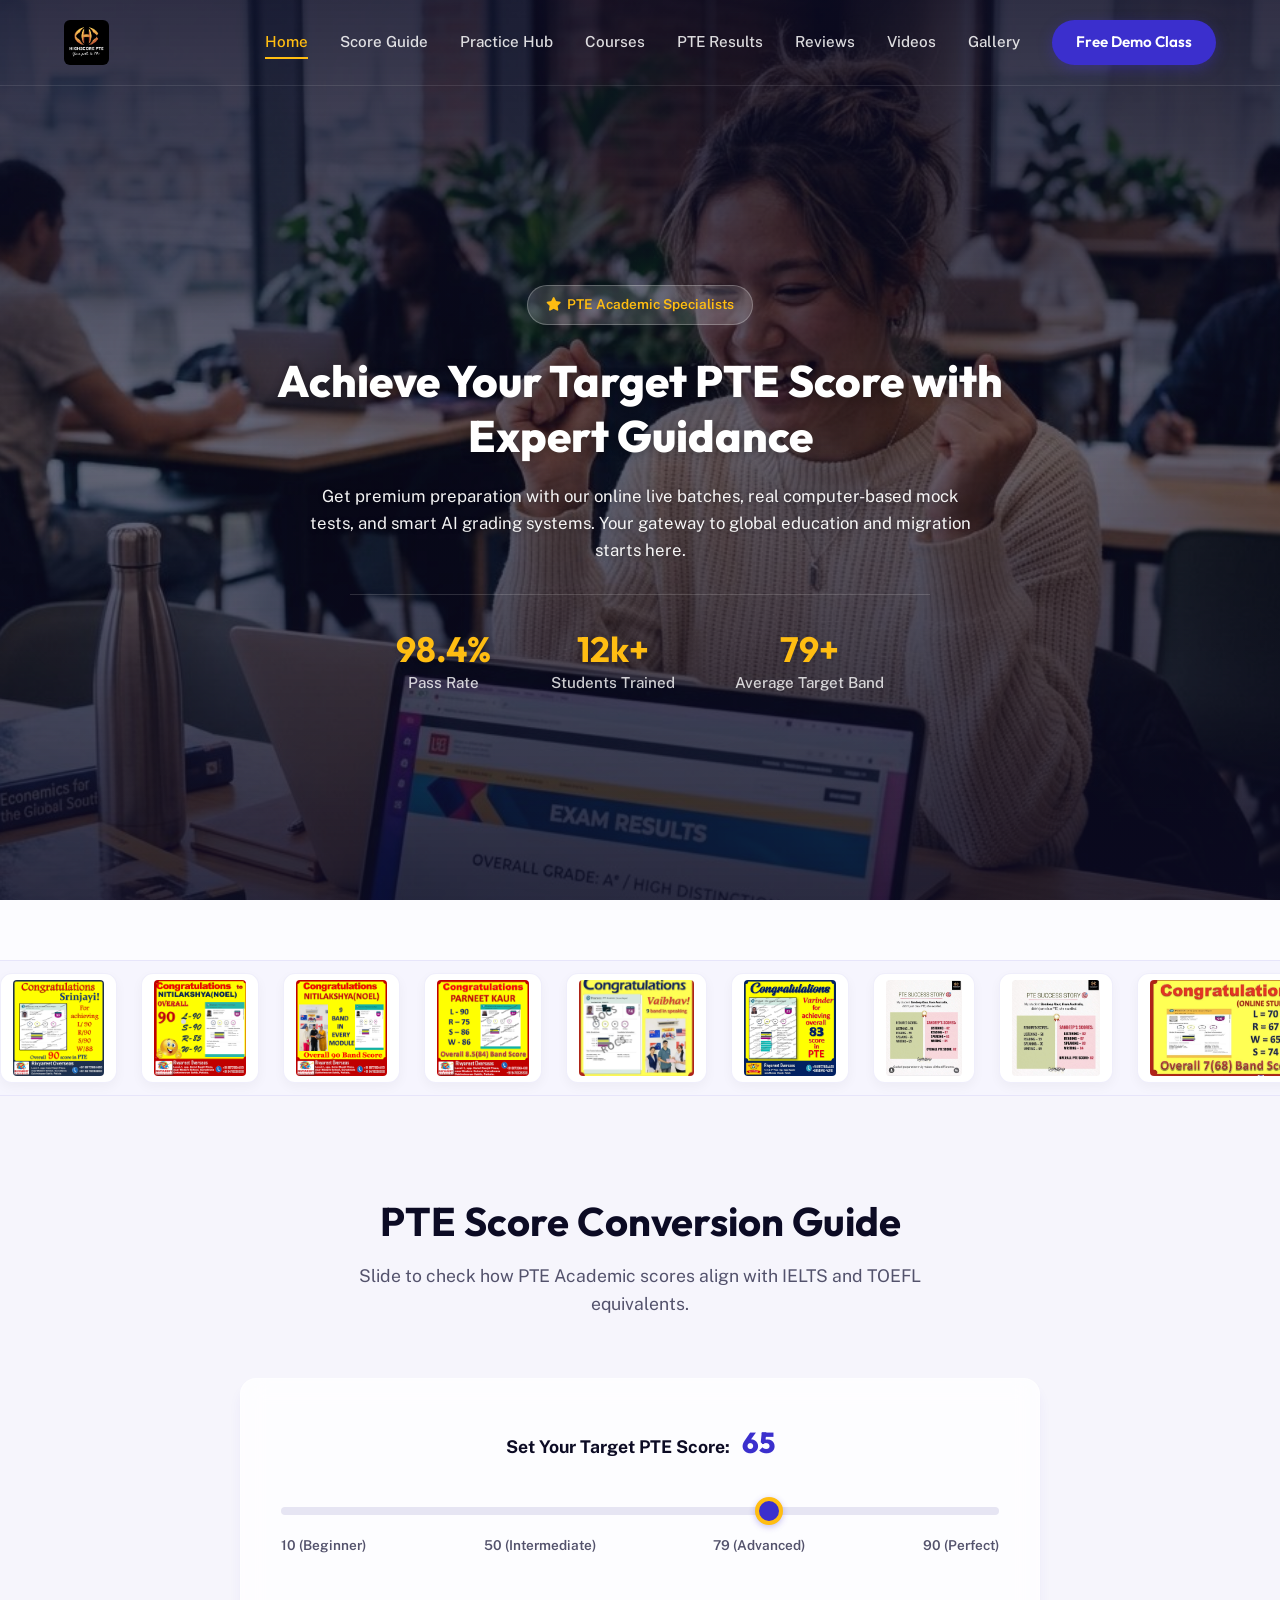
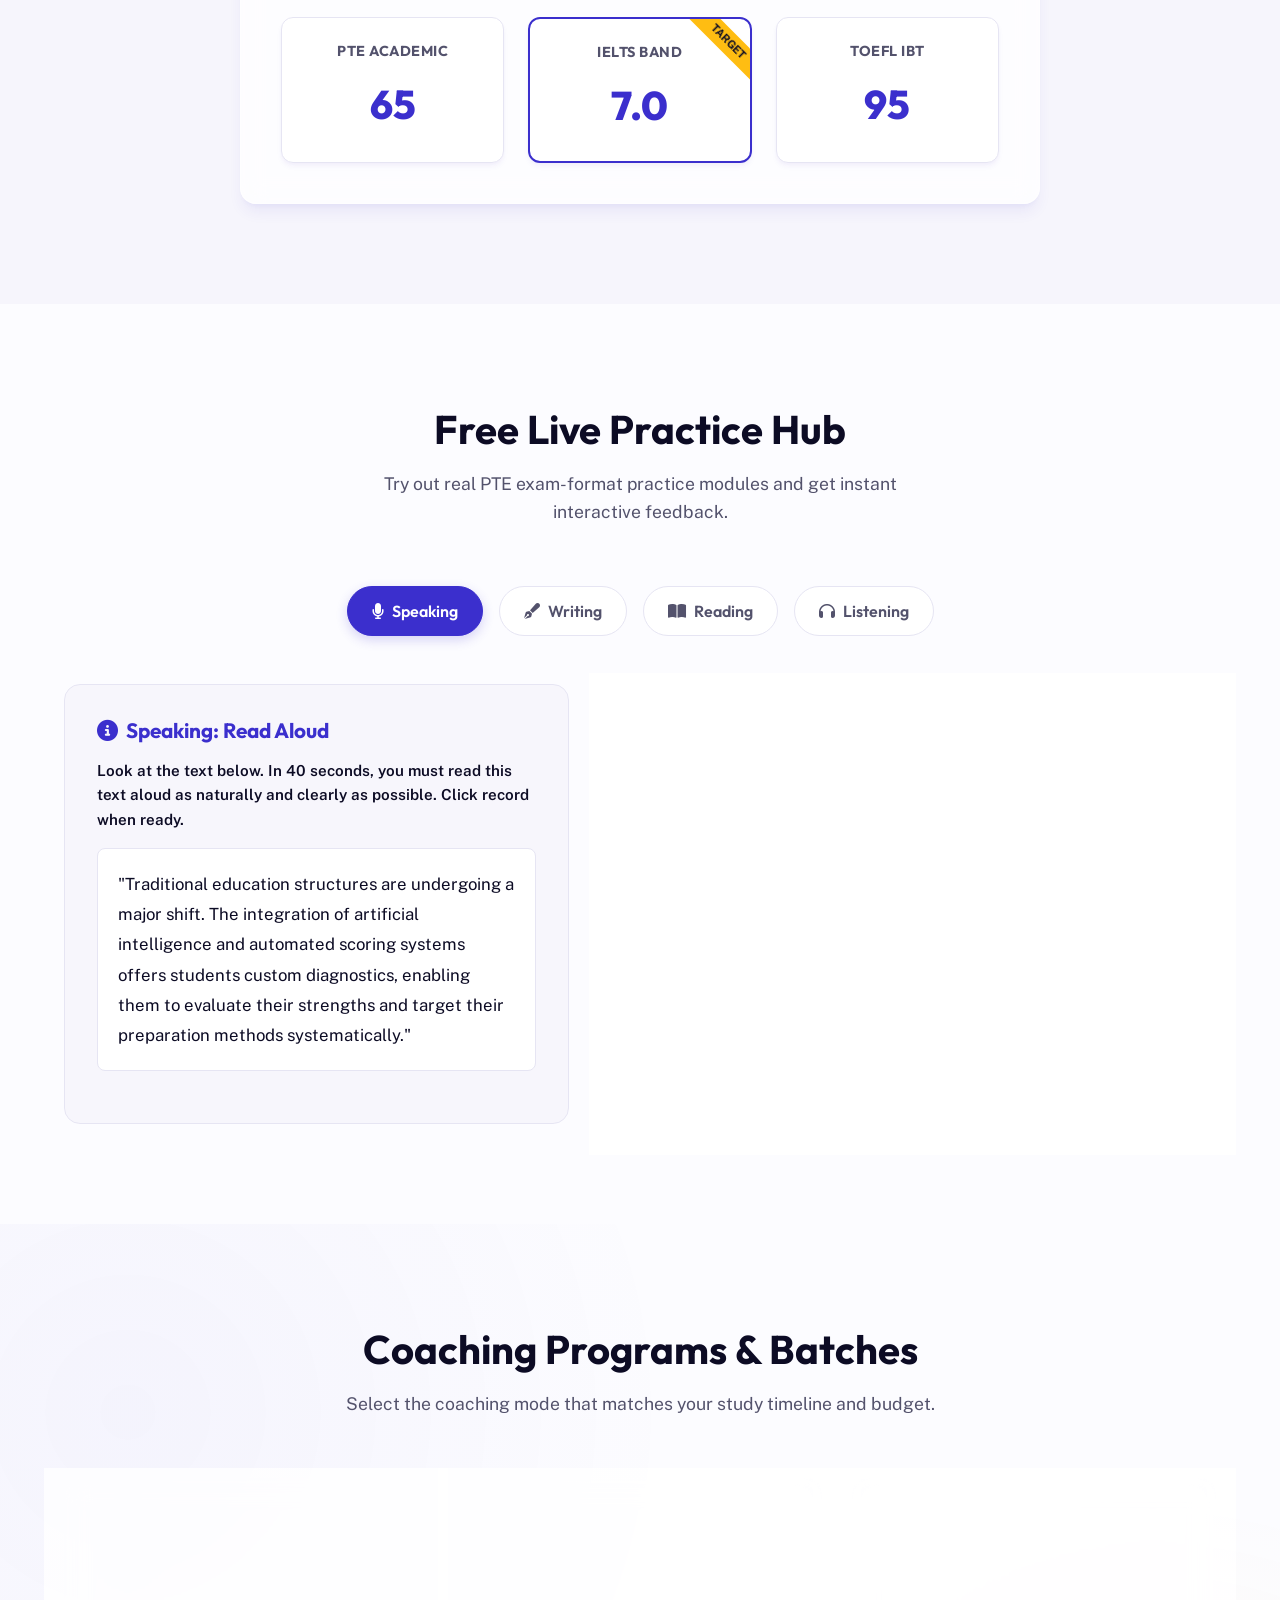
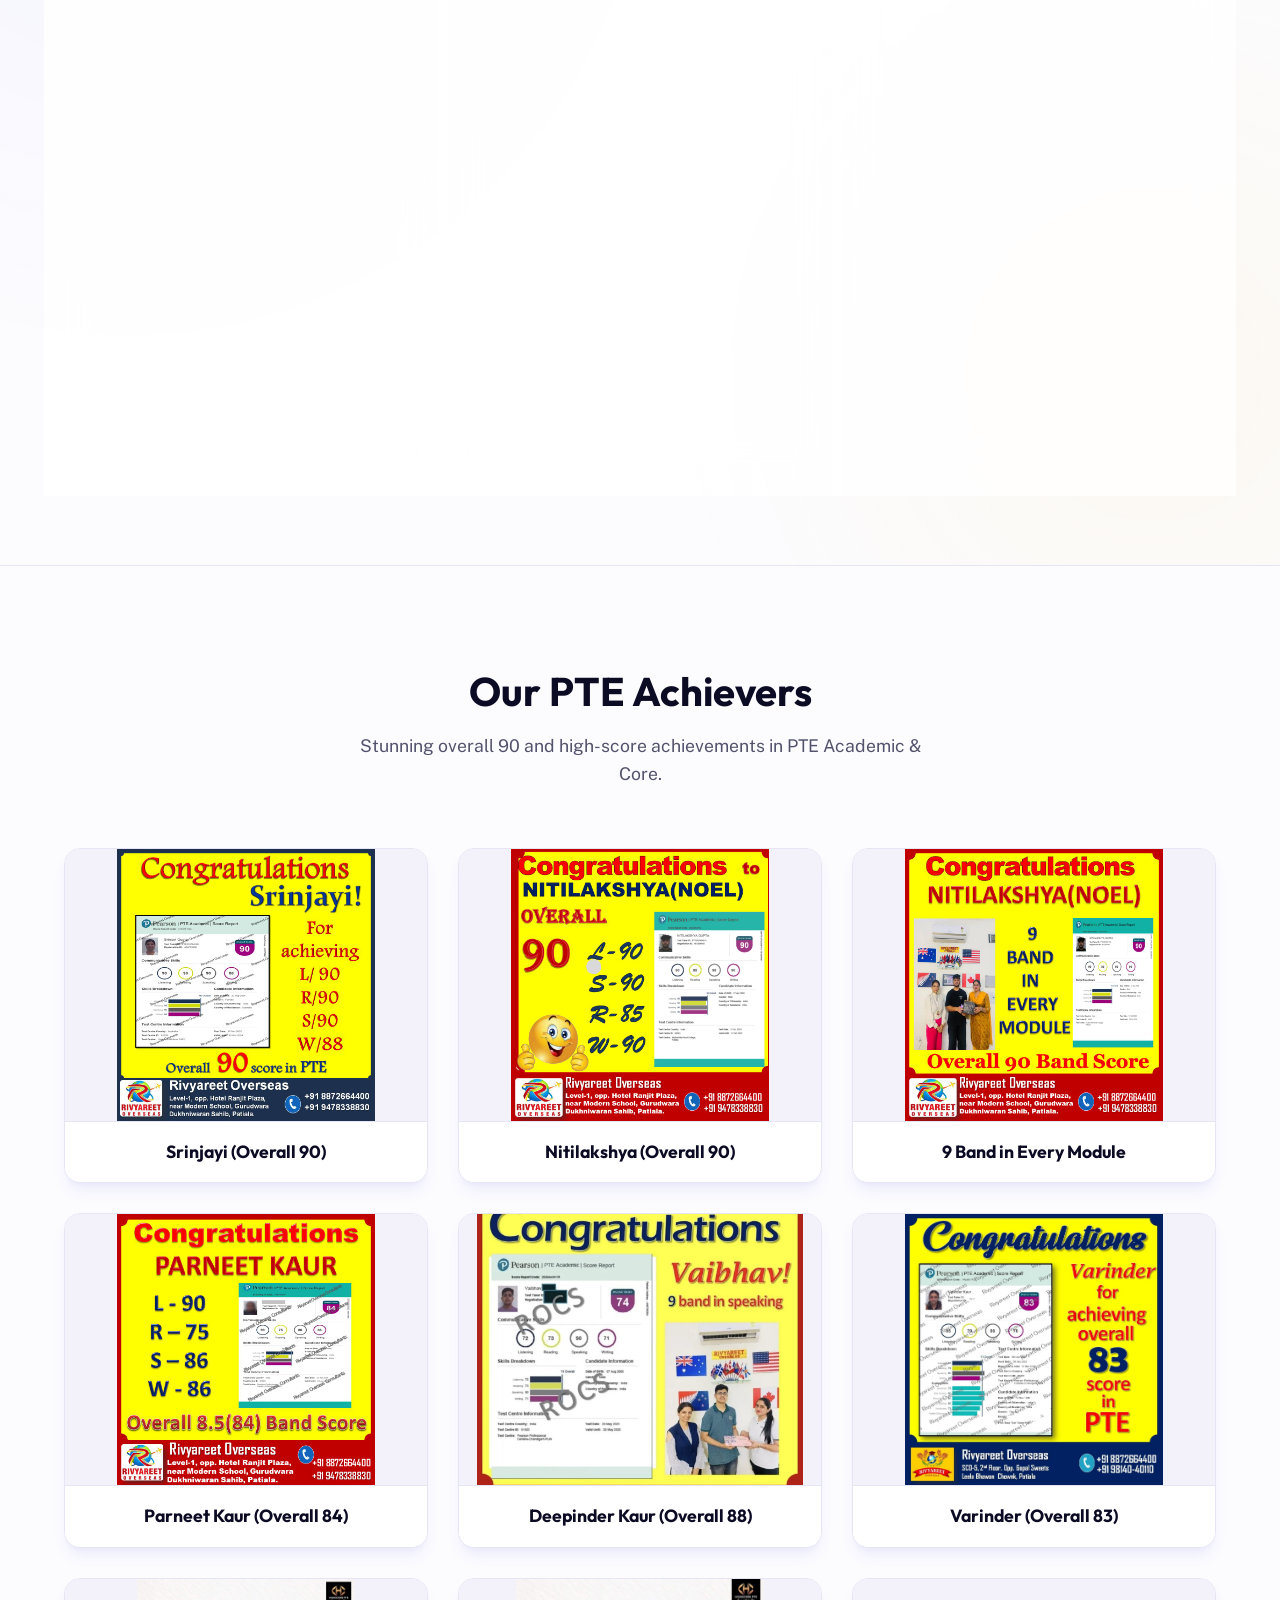
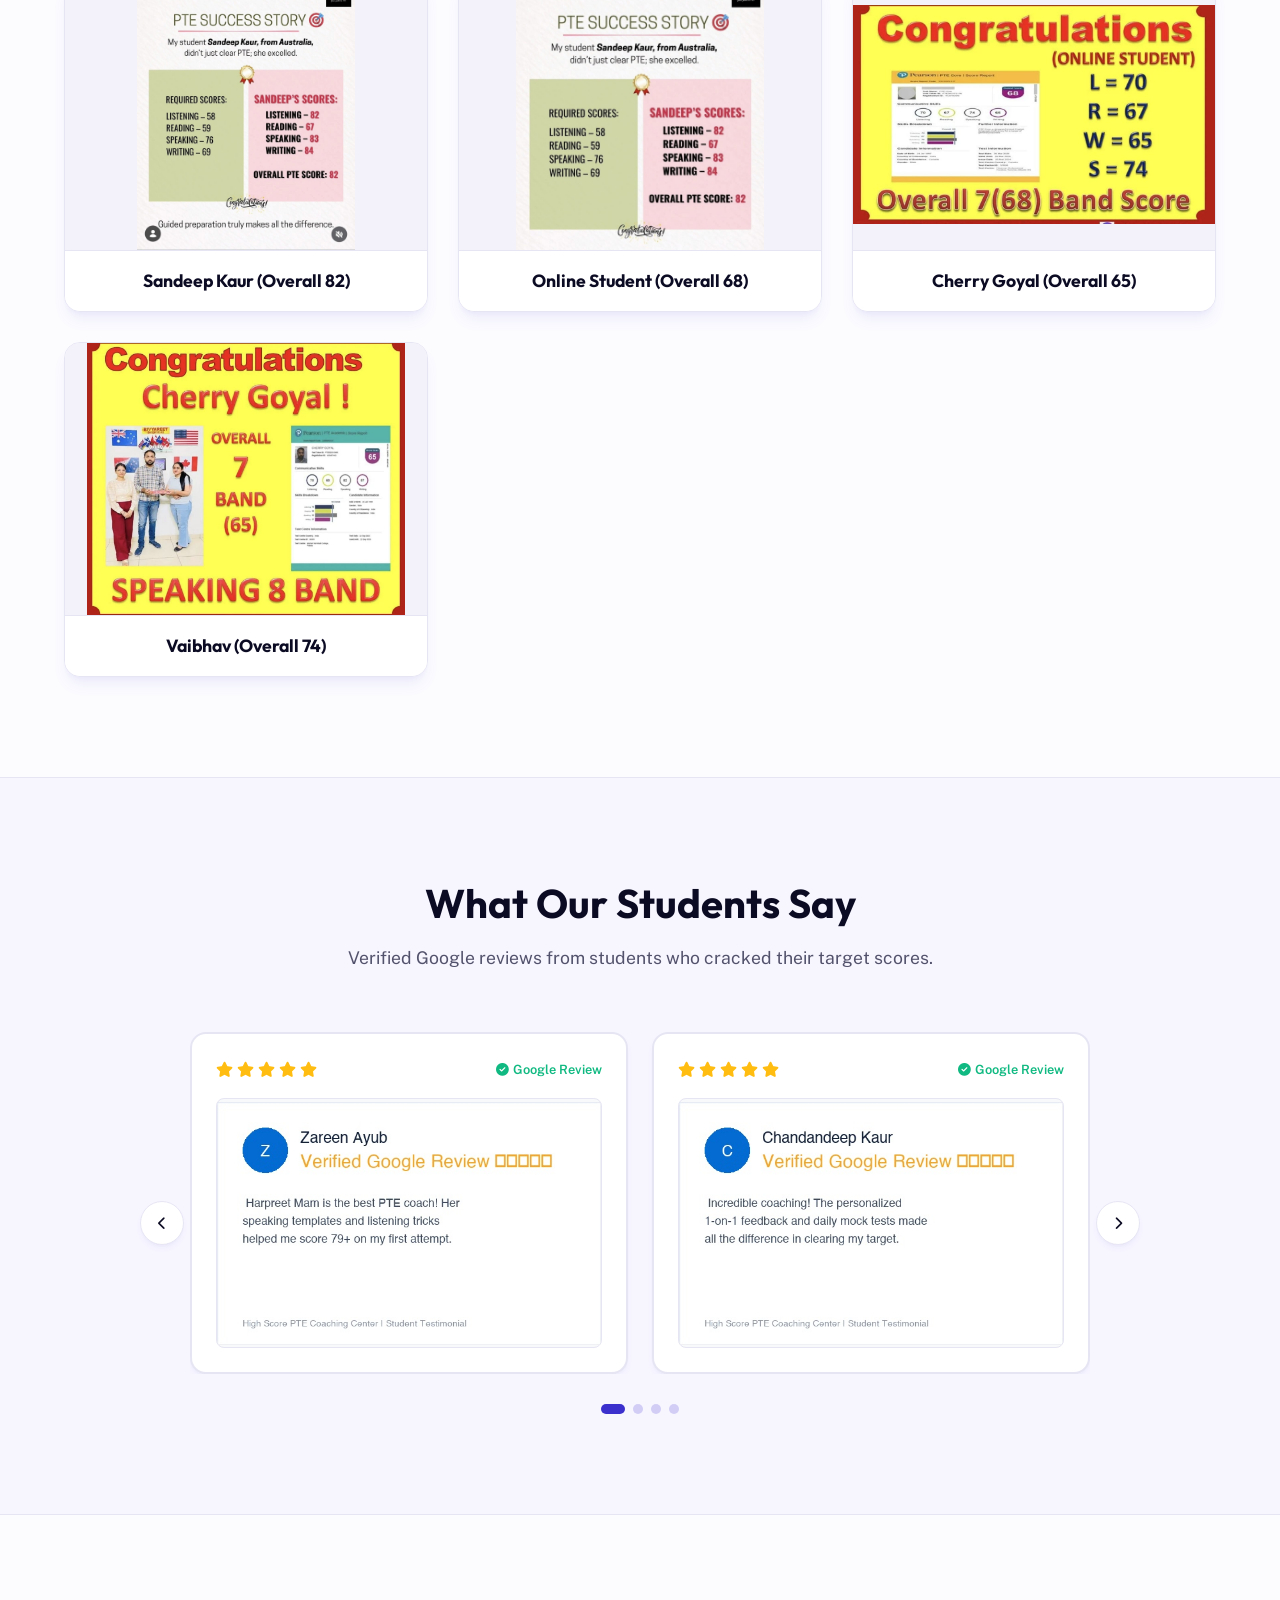
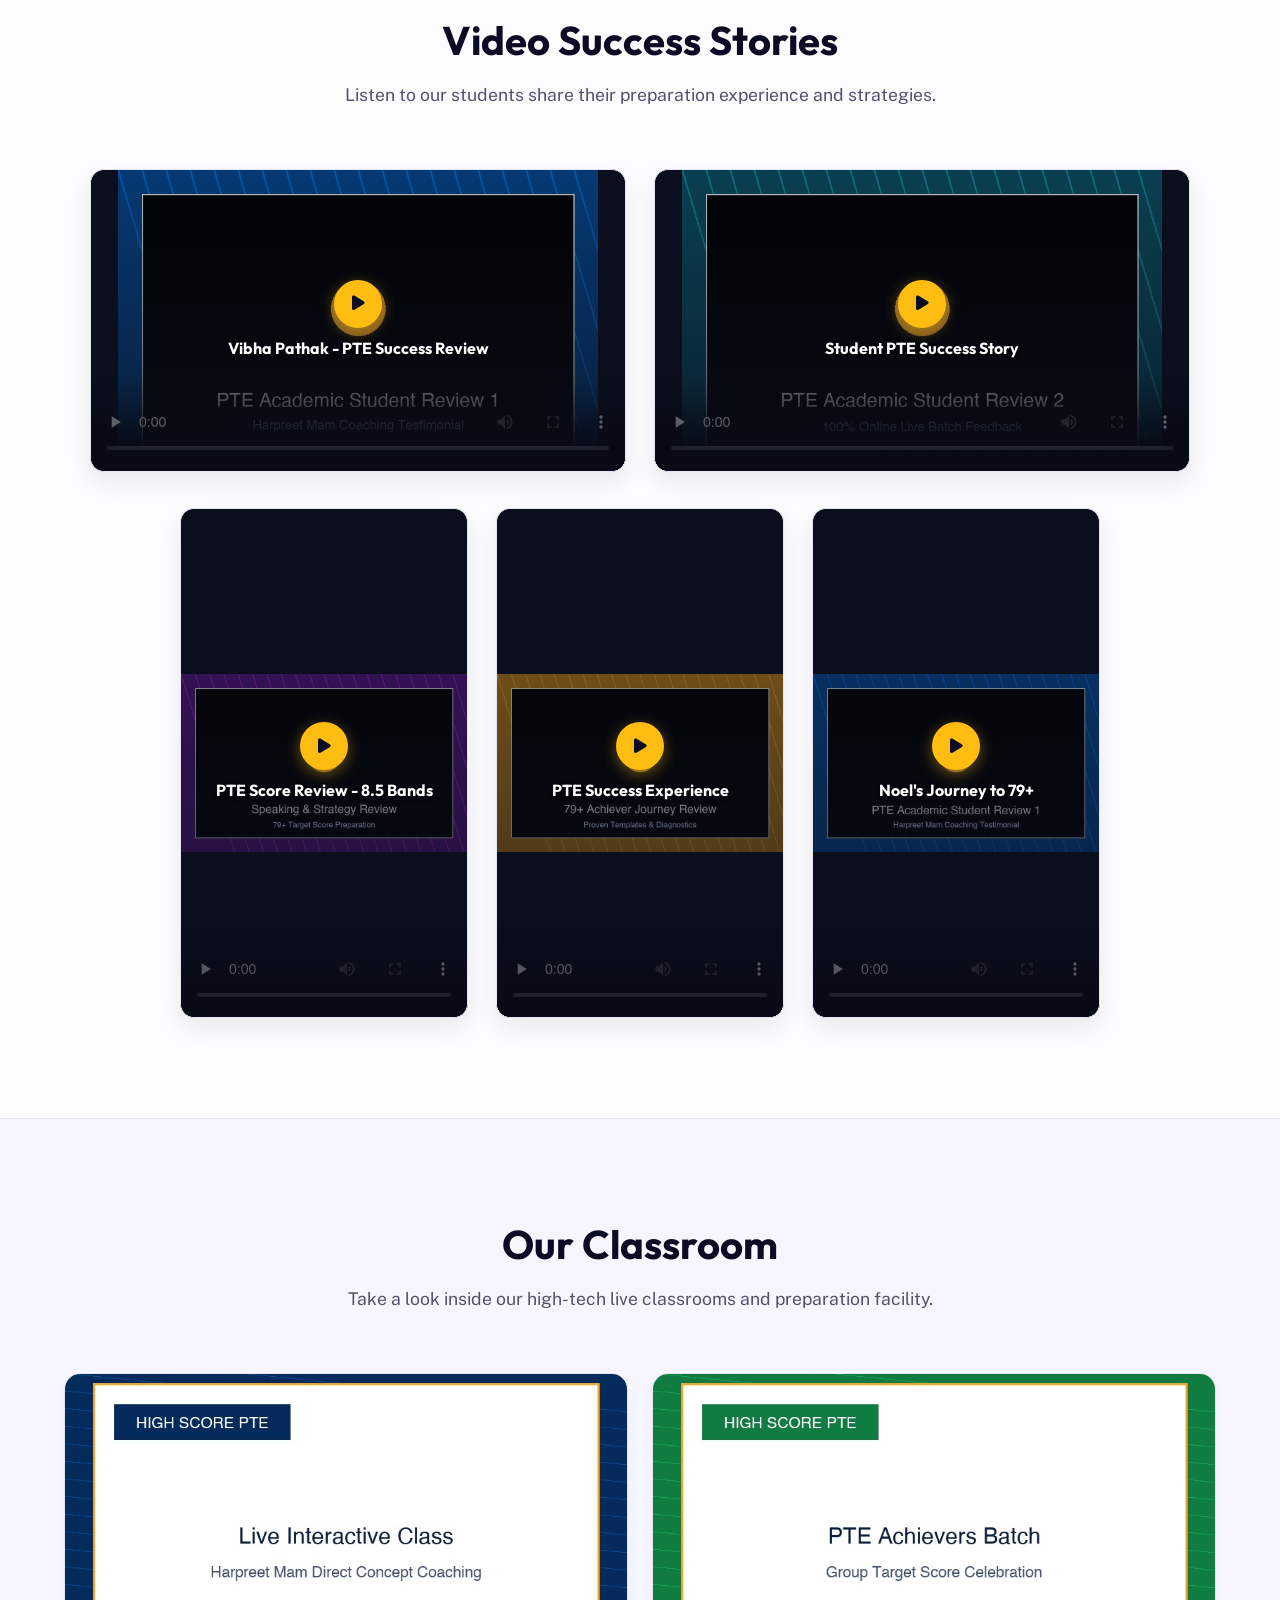
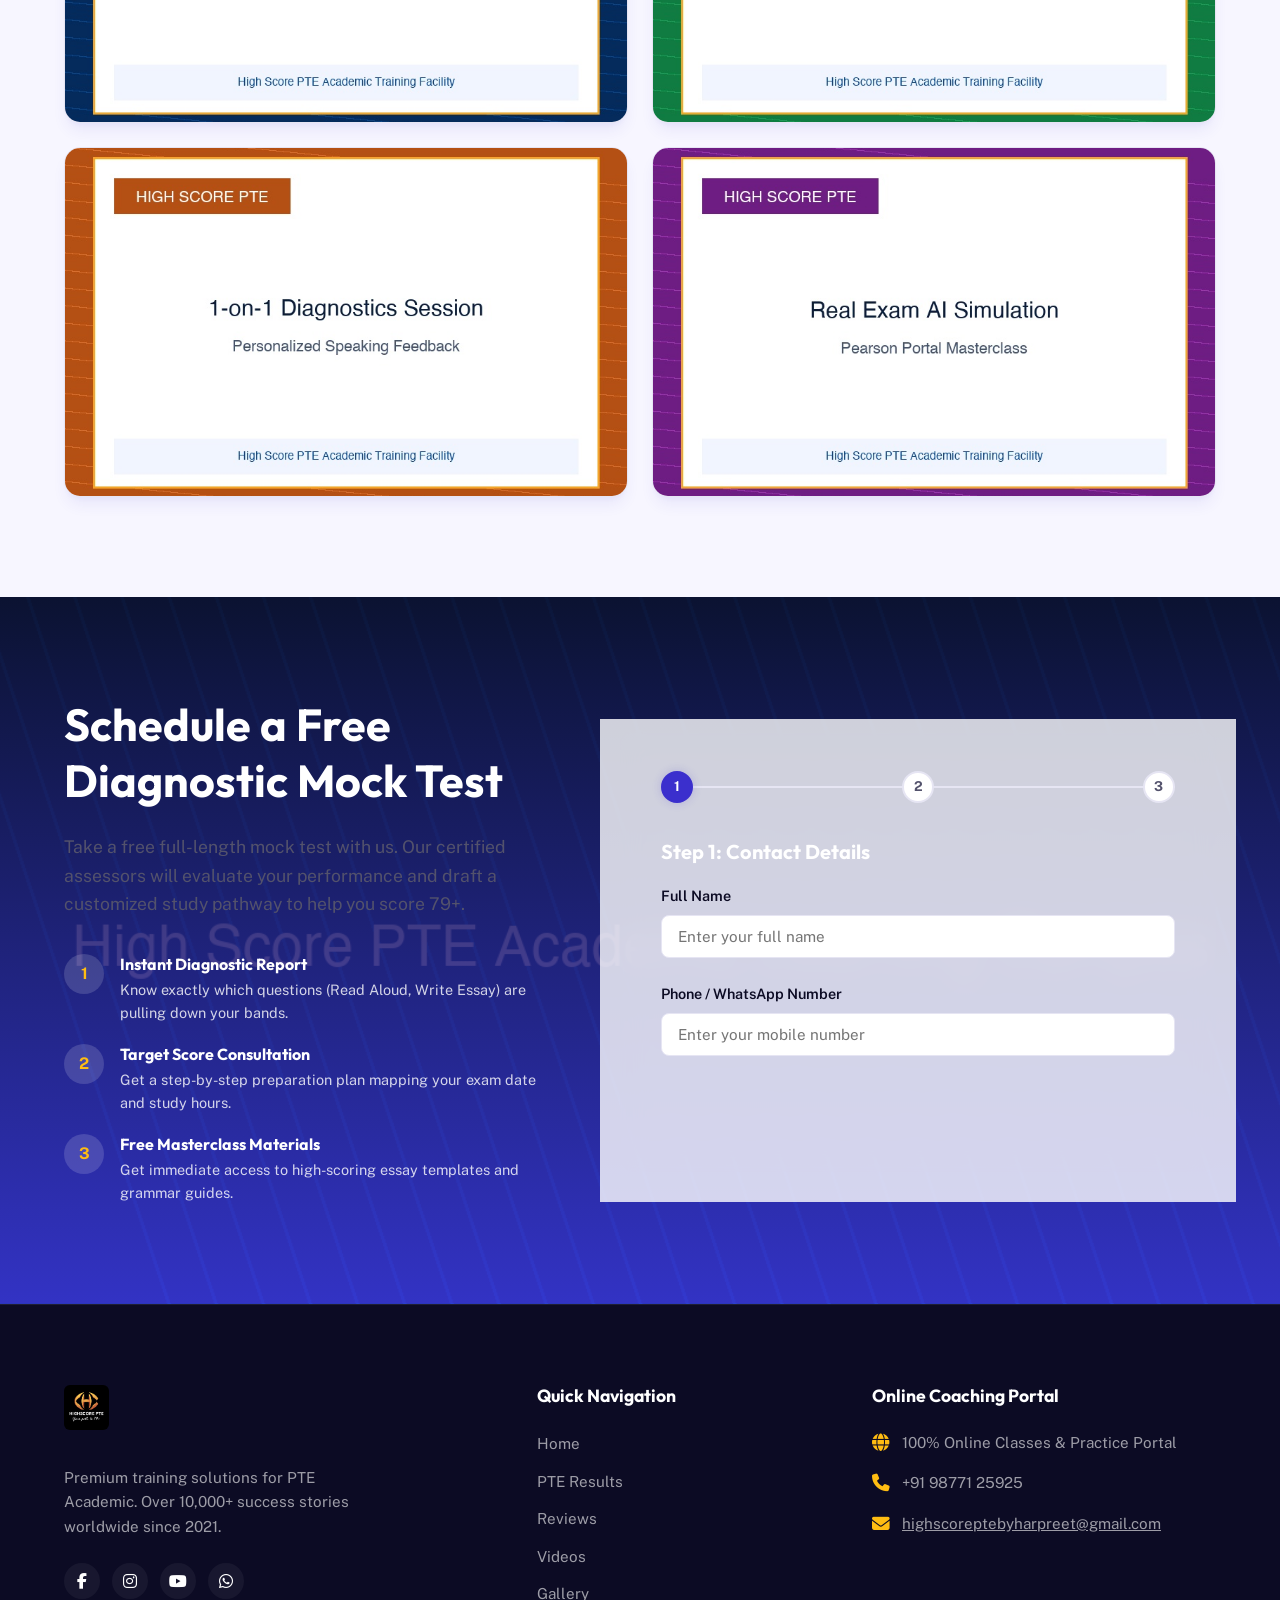
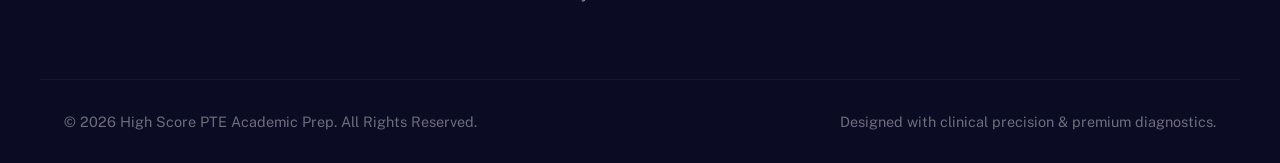
==== commit 7cbdb2a2: "fix: Redesign Video Success Stories section with 16:9 top landscape grid for videos 1-2 and 9:16 bot" ====
--- a/index.html
+++ b/index.html
@@ -617,10 +617,11 @@
       <h2 class="section-title">Video Success Stories</h2>
       <p class="section-subtitle">Listen to our students share their preparation experience and strategies.</p>
       
-      <div class="videos-grid">
-        <!-- Video Player 1 (Vibha Pathak Testimonial) -->
-        <div class="video-card glass-panel">
-          <div class="video-container">
+      <!-- Top Section: 16:9 Landscape Videos -->
+      <div class="videos-grid landscape-grid">
+        <!-- Video 1 (16:9 Landscape) -->
+        <div class="video-card landscape-card glass-panel">
+          <div class="video-container landscape-container" data-aspect="16:9">
             <video class="testimonial-video" src="assets/testimonials/video_testimonial_1.mp4" poster="assets/testimonials/video_thumb_1.jpg" controls preload="none" playsinline></video>
             <div class="video-overlay">
               <div class="play-btn">
@@ -631,9 +632,9 @@
           </div>
         </div>
         
-        <!-- Video Player 2 -->
-        <div class="video-card glass-panel">
-          <div class="video-container">
+        <!-- Video 2 (16:9 Landscape) -->
+        <div class="video-card landscape-card glass-panel">
+          <div class="video-container landscape-container" data-aspect="16:9">
             <video class="testimonial-video" src="assets/testimonials/video_testimonial_2.mp4" poster="assets/testimonials/video_thumb_2.jpg" controls preload="none" playsinline></video>
             <div class="video-overlay">
               <div class="play-btn">
@@ -643,10 +644,13 @@
             </div>
           </div>
         </div>
-        
-        <!-- Video Player 3 -->
-        <div class="video-card glass-panel">
-          <div class="video-container">
+      </div>
+
+      <!-- Bottom Section: 9:16 Vertical Portrait Reel Videos -->
+      <div class="videos-grid portrait-grid">
+        <!-- Video 3 (9:16 Portrait Reel) -->
+        <div class="video-card portrait-card glass-panel">
+          <div class="video-container portrait-container" data-aspect="9:16">
             <video class="testimonial-video" src="assets/testimonials/08_video_testimonial.mp4" poster="assets/testimonials/video_thumb_3.jpg" controls preload="none" playsinline></video>
             <div class="video-overlay">
               <div class="play-btn">
@@ -657,9 +661,9 @@
           </div>
         </div>
         
-        <!-- Video Player 4 -->
-        <div class="video-card glass-panel">
-          <div class="video-container">
+        <!-- Video 4 (9:16 Portrait Reel) -->
+        <div class="video-card portrait-card glass-panel">
+          <div class="video-container portrait-container" data-aspect="9:16">
             <video class="testimonial-video" src="assets/testimonials/09_video_testimonial.mp4" poster="assets/testimonials/video_thumb_4.jpg" controls preload="none" playsinline></video>
             <div class="video-overlay">
               <div class="play-btn">
@@ -670,9 +674,9 @@
           </div>
         </div>
         
-        <!-- Video Player 5 -->
-        <div class="video-card glass-panel">
-          <div class="video-container">
+        <!-- Video 5 (9:16 Portrait Reel) -->
+        <div class="video-card portrait-card glass-panel">
+          <div class="video-container portrait-container" data-aspect="9:16">
             <video class="testimonial-video" src="assets/testimonials/10_video_testimonial_noel.mp4" poster="assets/testimonials/video_thumb_5.jpg" controls preload="none" playsinline></video>
             <div class="video-overlay">
               <div class="play-btn">
--- a/style.css
+++ b/style.css
@@ -2048,10 +2048,17 @@
 }
 .videos-grid {
   display: grid;
+  gap: 28px;
+  margin: 0 auto;
+}
+.landscape-grid {
   grid-template-columns: repeat(2, 1fr);
-  gap: 28px;
   max-width: 1100px;
-  margin: 0 auto;
+  margin-bottom: 36px;
+}
+.portrait-grid {
+  grid-template-columns: repeat(3, 1fr);
+  max-width: 920px;
 }
 .video-card {
   background: #0b0f1d;
@@ -2069,13 +2076,20 @@
 .video-container {
   position: relative;
   width: 100%;
-  aspect-ratio: 16 / 9;
   background: #0b0f1d;
   overflow: hidden;
   border-radius: 14px;
   display: flex;
   align-items: center;
   justify-content: center;
+}
+.video-container.landscape-container,
+.video-container[data-aspect="16:9"] {
+  aspect-ratio: 16 / 9;
+}
+.video-container.portrait-container,
+.video-container[data-aspect="9:16"] {
+  aspect-ratio: 9 / 16;
 }
 .testimonial-video {
   width: 100%;
@@ -2222,8 +2236,12 @@
   .pte-results-grid {
     grid-template-columns: repeat(2, 1fr);
   }
-  .videos-grid {
+  .landscape-grid {
     grid-template-columns: repeat(2, 1fr);
+  }
+  .portrait-grid {
+    grid-template-columns: repeat(3, 1fr);
+    gap: 20px;
   }
 }
 
@@ -2284,8 +2302,16 @@
     height: 36px;
     font-size: 0.8rem;
   }
-  .videos-grid {
+  .landscape-grid {
     grid-template-columns: 1fr;
+    gap: 20px;
+    margin-bottom: 28px;
+  }
+  .portrait-grid {
+    grid-template-columns: 1fr;
+    max-width: 320px;
+    gap: 24px;
+    margin: 0 auto;
   }
   .gallery-grid {
     grid-template-columns: 1fr;
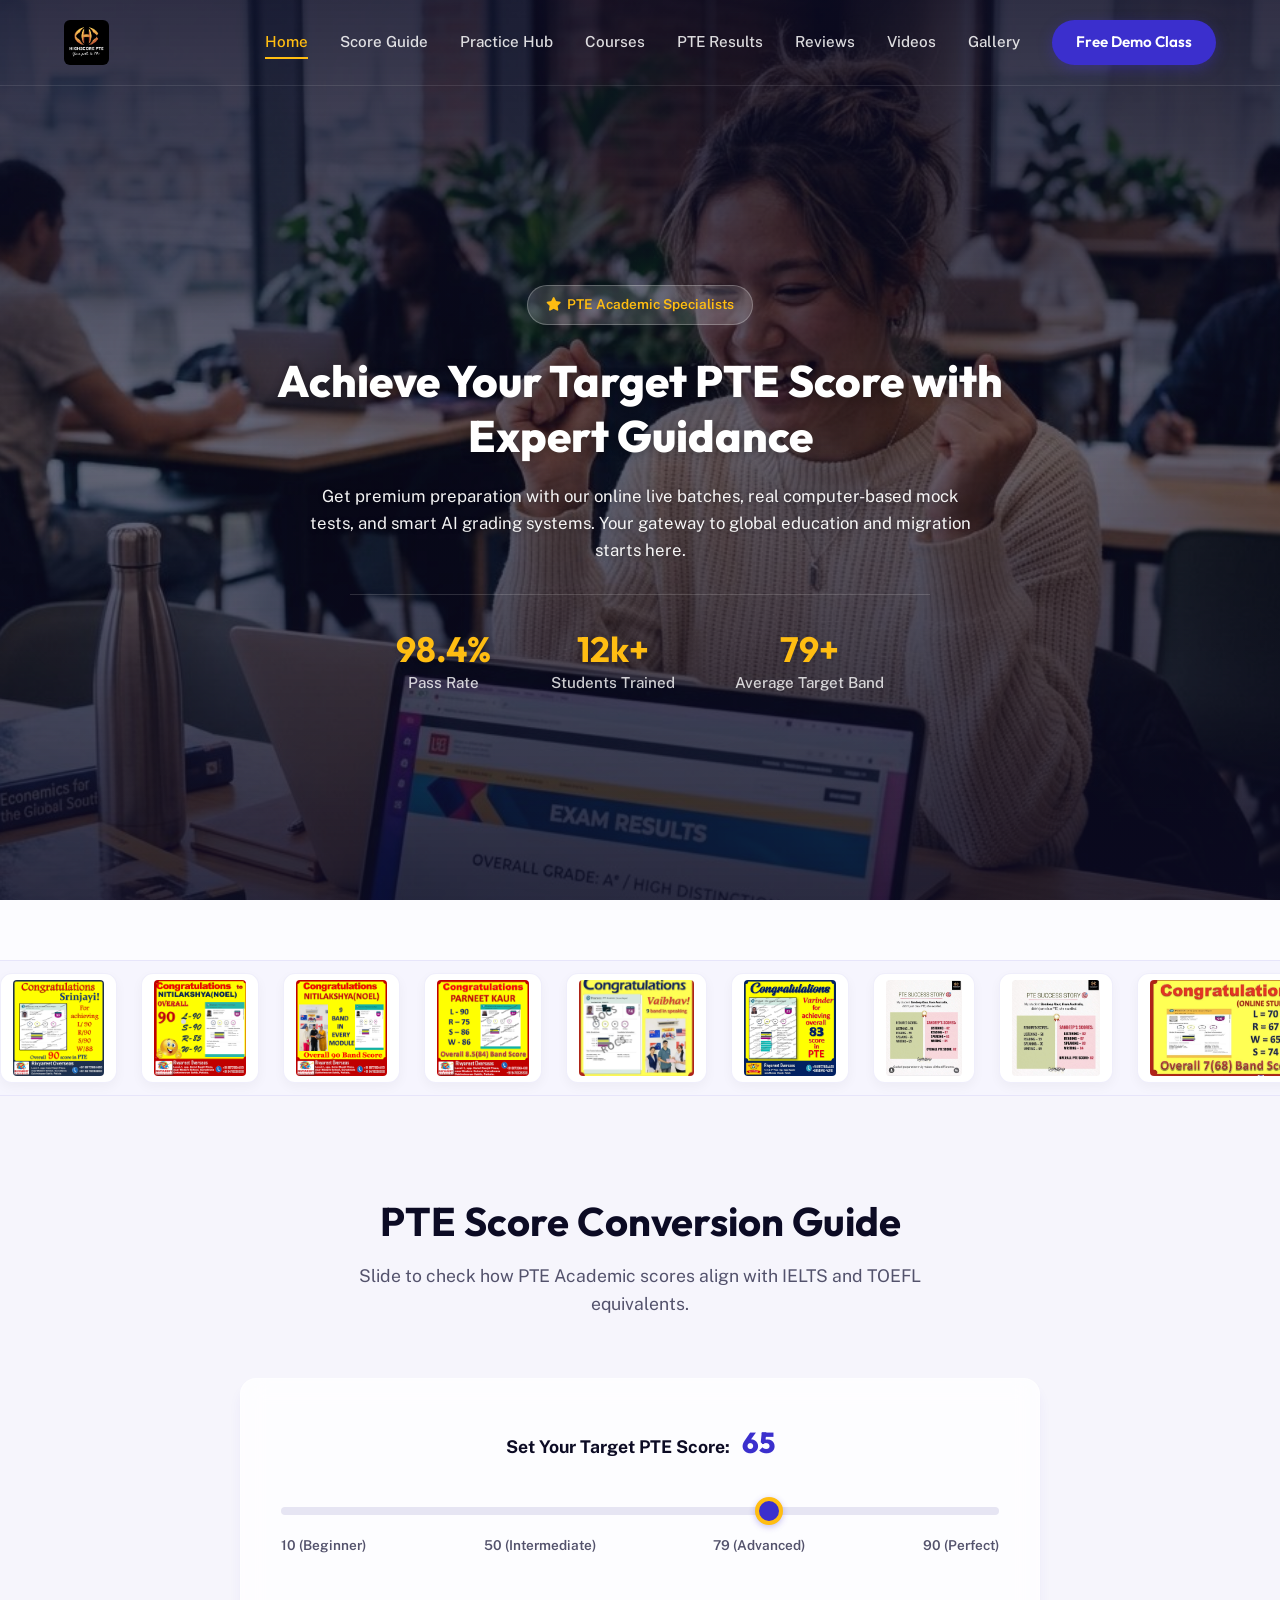
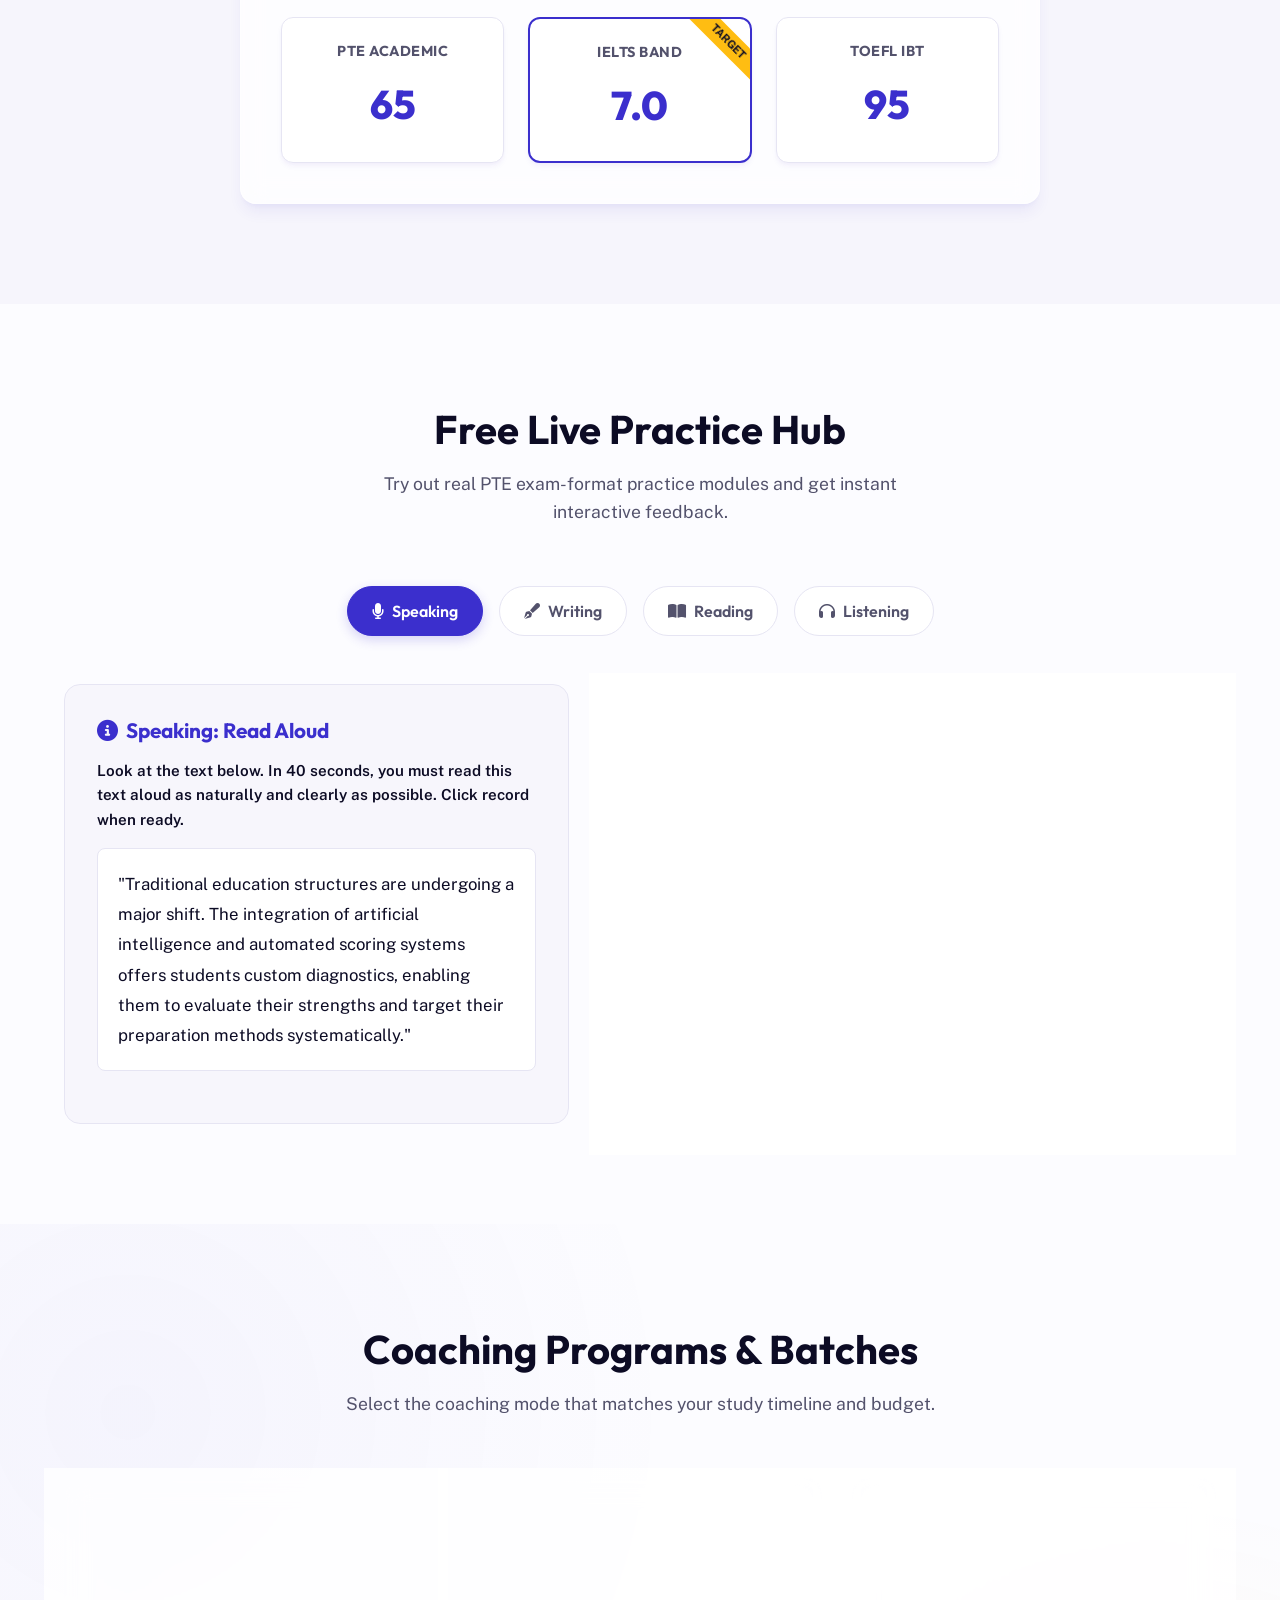
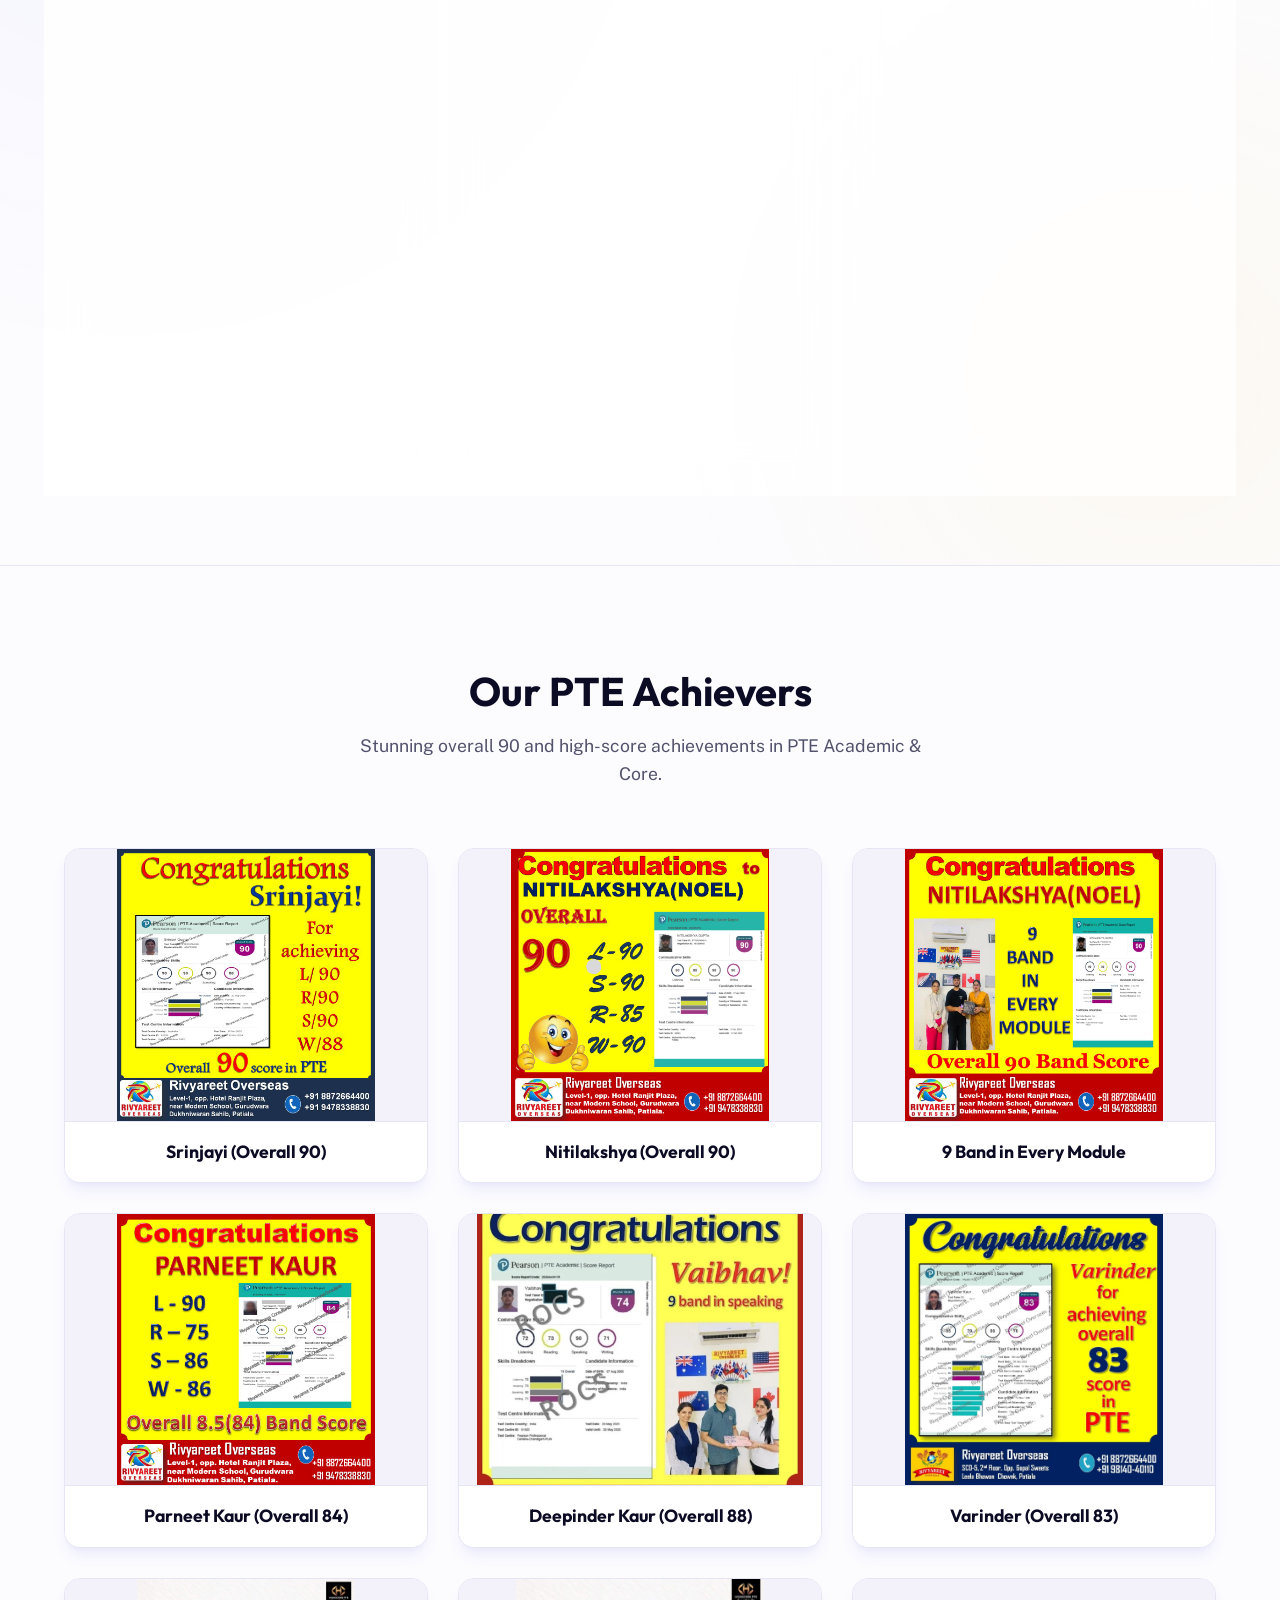
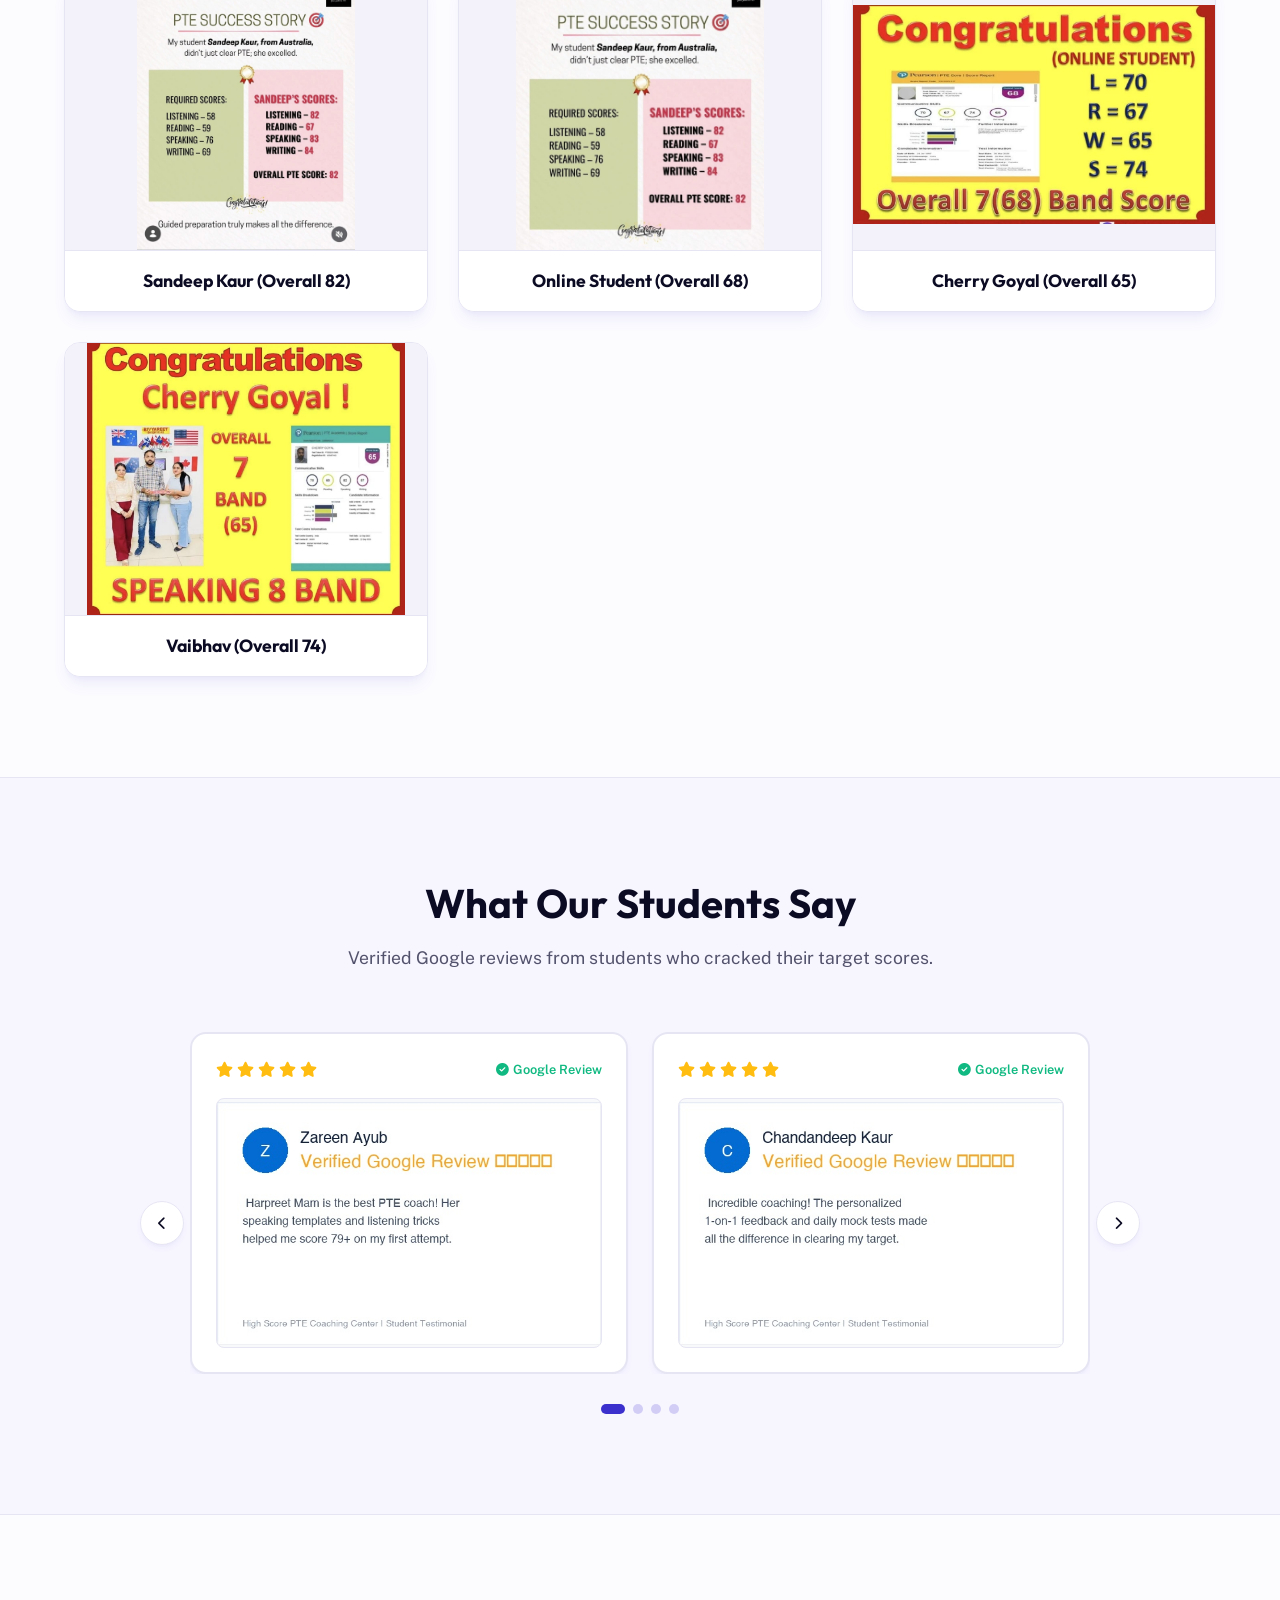
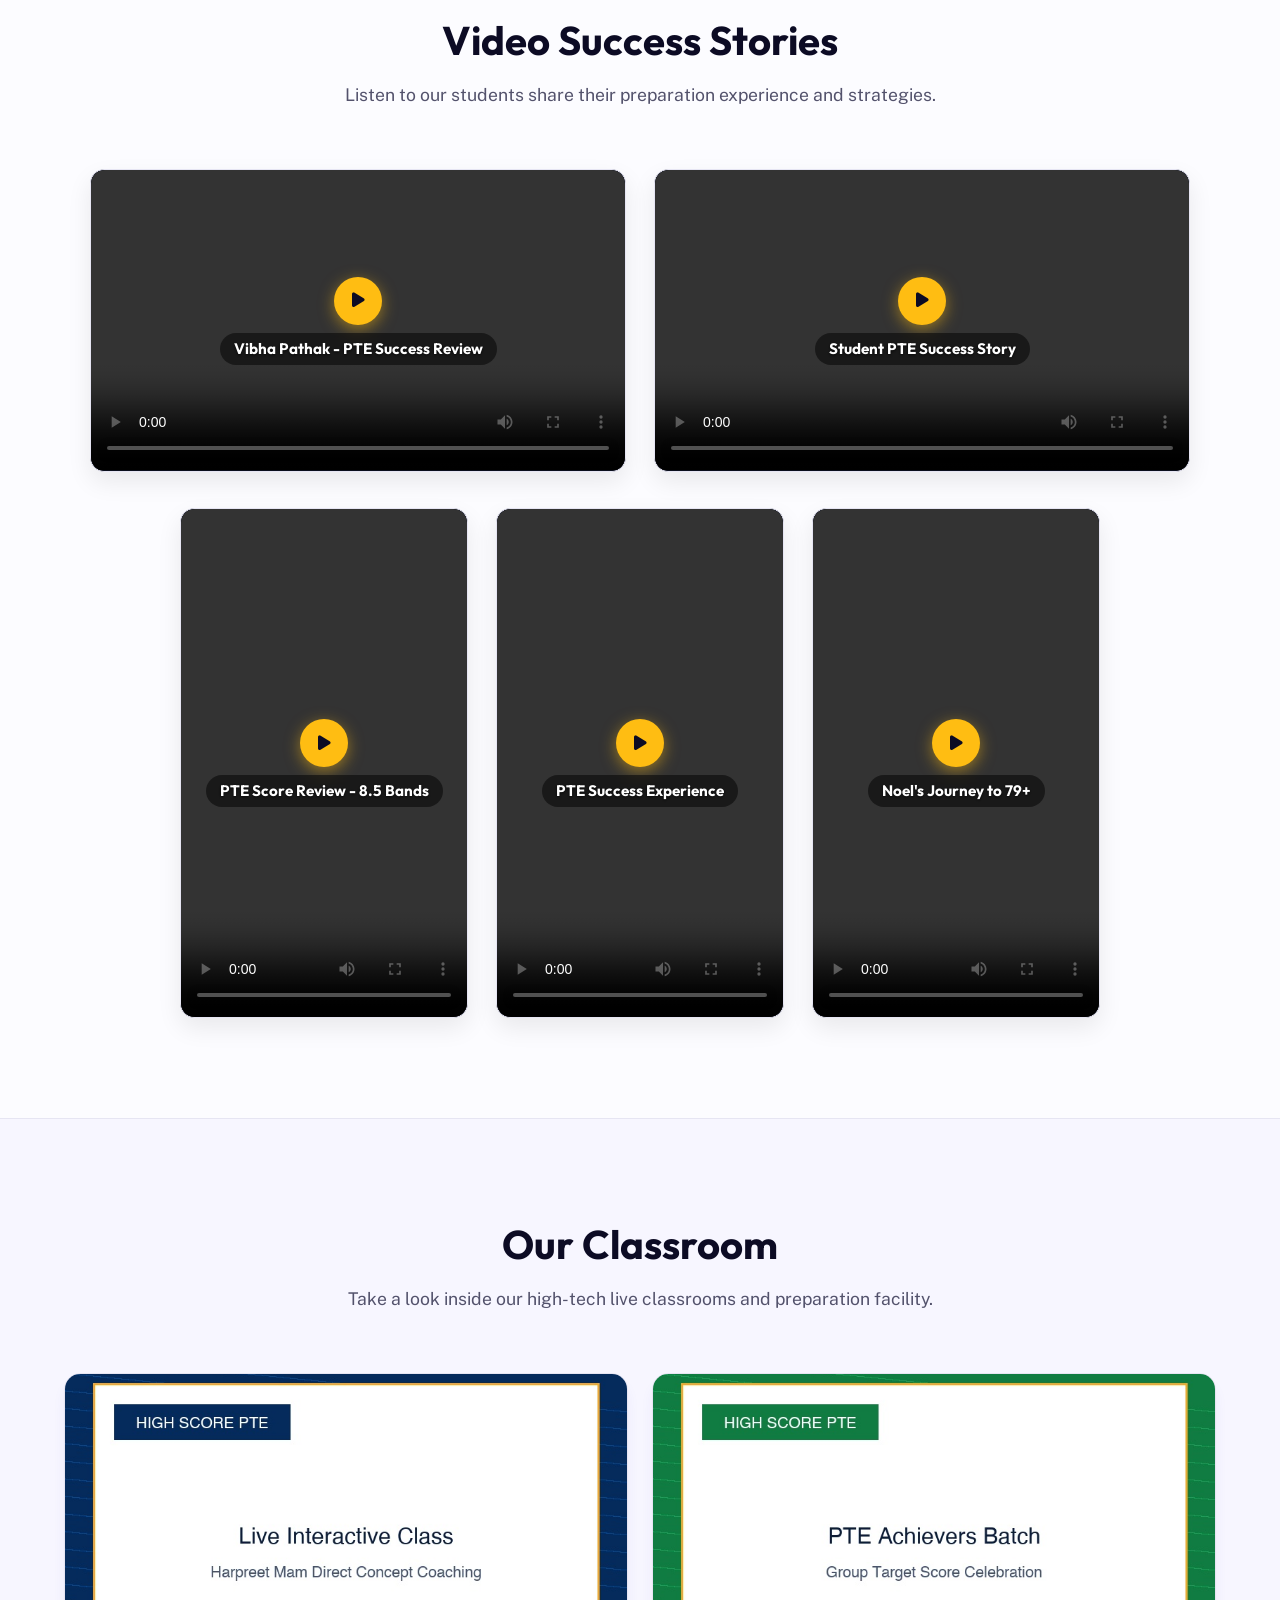
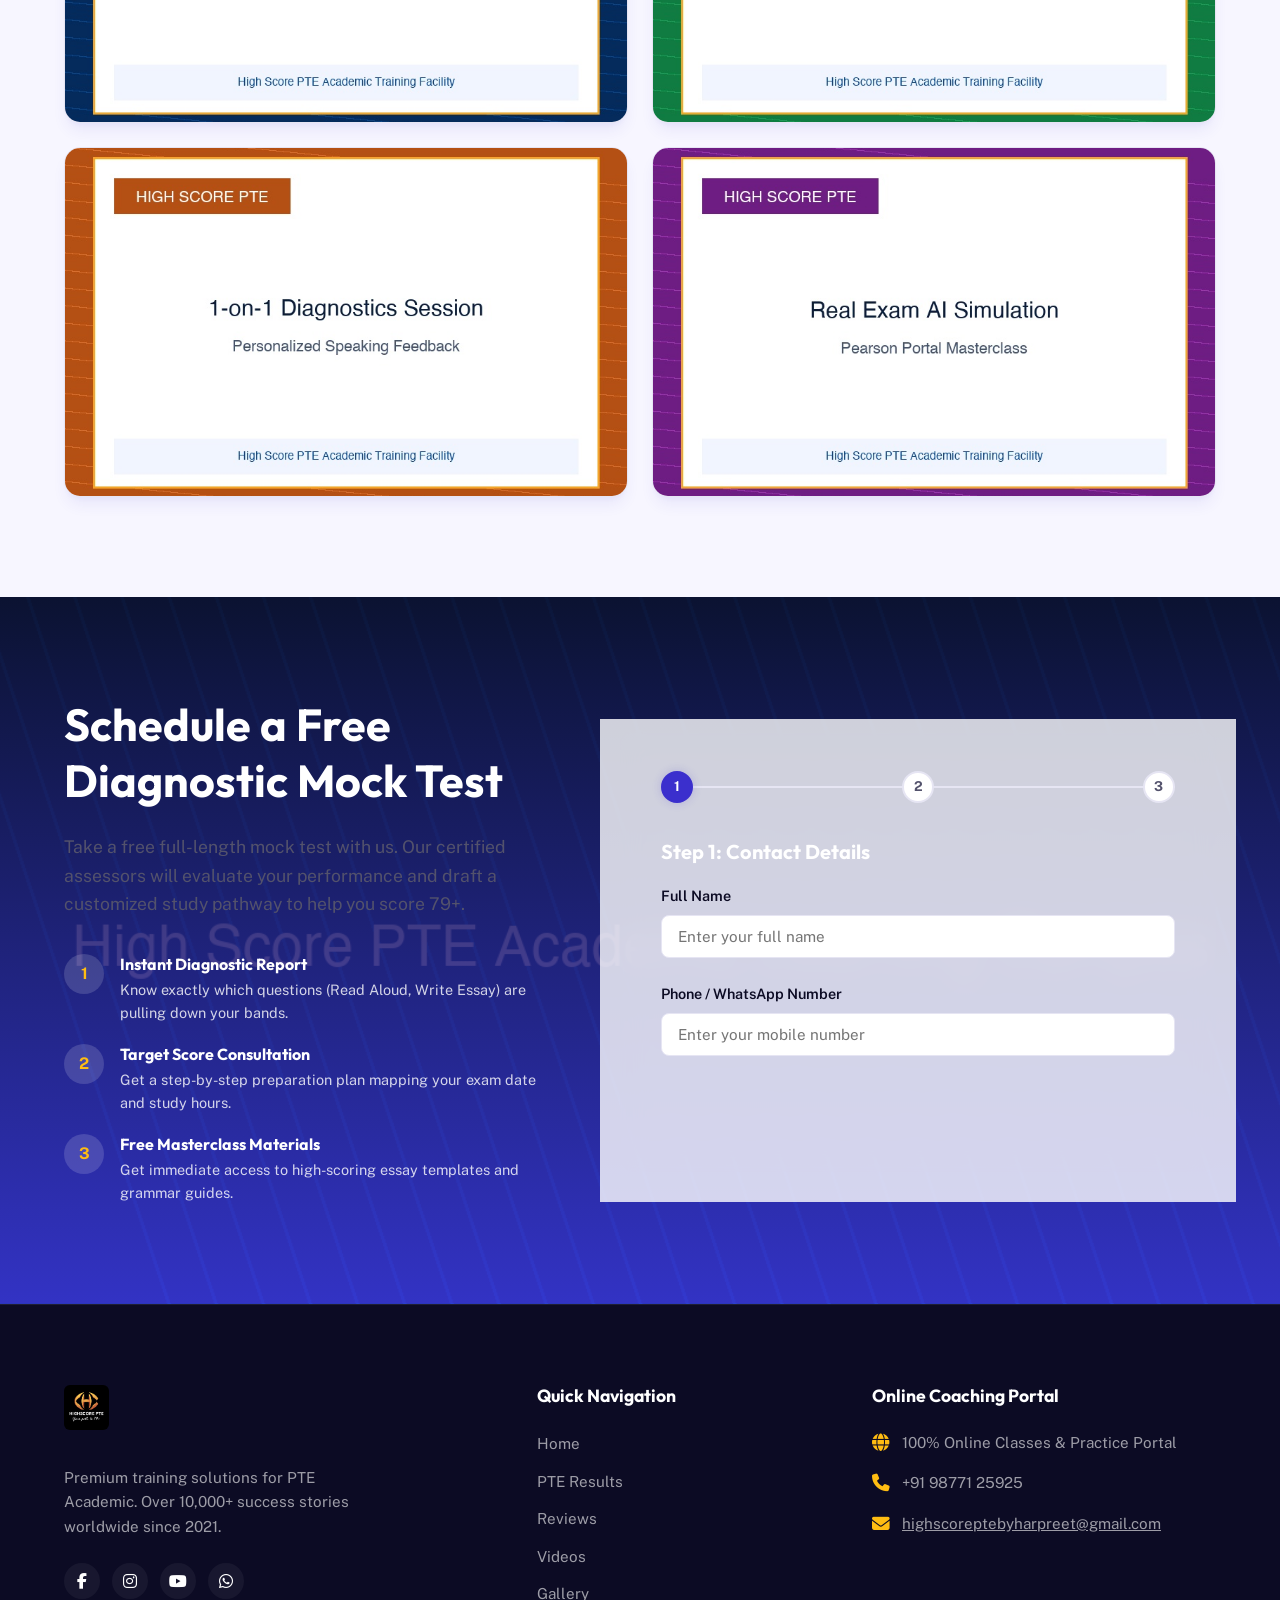
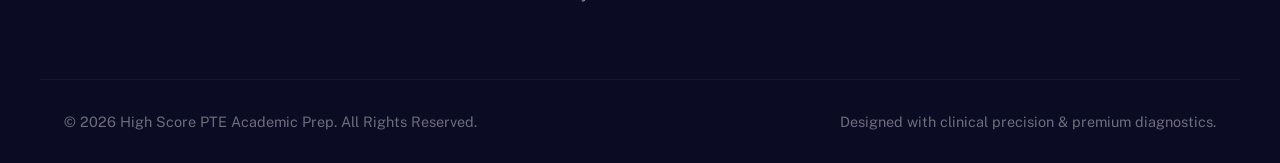
==== commit d3f64c5f: "fix: Remove poster images and dark overlay; display real video first frame natively with transparent" ====
--- a/index.html
+++ b/index.html
@@ -622,7 +622,7 @@
         <!-- Video 1 (16:9 Landscape) -->
         <div class="video-card landscape-card glass-panel">
           <div class="video-container landscape-container" data-aspect="16:9">
-            <video class="testimonial-video" src="assets/testimonials/video_testimonial_1.mp4" poster="assets/testimonials/video_thumb_1.jpg" controls preload="none" playsinline></video>
+            <video class="testimonial-video" src="assets/testimonials/video_testimonial_1.mp4#t=0.1" controls preload="metadata" playsinline></video>
             <div class="video-overlay">
               <div class="play-btn">
                 <i class="fa-solid fa-play"></i>
@@ -635,7 +635,7 @@
         <!-- Video 2 (16:9 Landscape) -->
         <div class="video-card landscape-card glass-panel">
           <div class="video-container landscape-container" data-aspect="16:9">
-            <video class="testimonial-video" src="assets/testimonials/video_testimonial_2.mp4" poster="assets/testimonials/video_thumb_2.jpg" controls preload="none" playsinline></video>
+            <video class="testimonial-video" src="assets/testimonials/video_testimonial_2.mp4#t=0.1" controls preload="metadata" playsinline></video>
             <div class="video-overlay">
               <div class="play-btn">
                 <i class="fa-solid fa-play"></i>
@@ -651,7 +651,7 @@
         <!-- Video 3 (9:16 Portrait Reel) -->
         <div class="video-card portrait-card glass-panel">
           <div class="video-container portrait-container" data-aspect="9:16">
-            <video class="testimonial-video" src="assets/testimonials/08_video_testimonial.mp4" poster="assets/testimonials/video_thumb_3.jpg" controls preload="none" playsinline></video>
+            <video class="testimonial-video" src="assets/testimonials/08_video_testimonial.mp4#t=0.1" controls preload="metadata" playsinline></video>
             <div class="video-overlay">
               <div class="play-btn">
                 <i class="fa-solid fa-play"></i>
@@ -664,7 +664,7 @@
         <!-- Video 4 (9:16 Portrait Reel) -->
         <div class="video-card portrait-card glass-panel">
           <div class="video-container portrait-container" data-aspect="9:16">
-            <video class="testimonial-video" src="assets/testimonials/09_video_testimonial.mp4" poster="assets/testimonials/video_thumb_4.jpg" controls preload="none" playsinline></video>
+            <video class="testimonial-video" src="assets/testimonials/09_video_testimonial.mp4#t=0.1" controls preload="metadata" playsinline></video>
             <div class="video-overlay">
               <div class="play-btn">
                 <i class="fa-solid fa-play"></i>
@@ -677,7 +677,7 @@
         <!-- Video 5 (9:16 Portrait Reel) -->
         <div class="video-card portrait-card glass-panel">
           <div class="video-container portrait-container" data-aspect="9:16">
-            <video class="testimonial-video" src="assets/testimonials/10_video_testimonial_noel.mp4" poster="assets/testimonials/video_thumb_5.jpg" controls preload="none" playsinline></video>
+            <video class="testimonial-video" src="assets/testimonials/10_video_testimonial_noel.mp4#t=0.1" controls preload="metadata" playsinline></video>
             <div class="video-overlay">
               <div class="play-btn">
                 <i class="fa-solid fa-play"></i>
--- a/style.css
+++ b/style.css
@@ -2104,15 +2104,18 @@
   left: 0;
   width: 100%;
   height: 100%;
-  background: linear-gradient(to bottom, rgba(11, 15, 29, 0.25) 0%, rgba(11, 15, 29, 0.75) 100%);
+  background: transparent;
   display: flex;
   flex-direction: column;
   justify-content: center;
   align-items: center;
   cursor: pointer;
-  transition: opacity 0.4s ease;
+  transition: background 0.3s ease, opacity 0.4s ease;
   z-index: 5;
   padding: 16px;
+}
+.video-overlay:hover {
+  background: rgba(0, 0, 0, 0.12);
 }
 .video-container.playing .video-overlay {
   opacity: 0;
@@ -2128,23 +2131,26 @@
   align-items: center;
   justify-content: center;
   font-size: 1.05rem;
-  box-shadow: 0 4px 15px rgba(255, 189, 18, 0.4);
+  box-shadow: 0 4px 15px rgba(255, 189, 18, 0.5);
   transition: all 0.3s cubic-bezier(0.4, 0, 0.2, 1);
   margin-bottom: 8px;
 }
 .video-overlay:hover .play-btn {
   transform: scale(1.1);
   background: white;
-  box-shadow: 0 4px 20px rgba(255, 255, 255, 0.6);
+  box-shadow: 0 4px 20px rgba(255, 255, 255, 0.7);
 }
 .video-overlay .video-title {
   color: white;
   font-family: var(--font-display);
   font-weight: 700;
-  font-size: 1rem;
+  font-size: 0.95rem;
   text-align: center;
-  padding: 0 16px;
-  text-shadow: 0 2px 4px rgba(0,0,0,0.6);
+  padding: 4px 14px;
+  background: rgba(0, 0, 0, 0.5);
+  border-radius: 20px;
+  backdrop-filter: blur(4px);
+  text-shadow: 0 1px 3px rgba(0,0,0,0.8);
 }
 
 /* ==========================================================================
